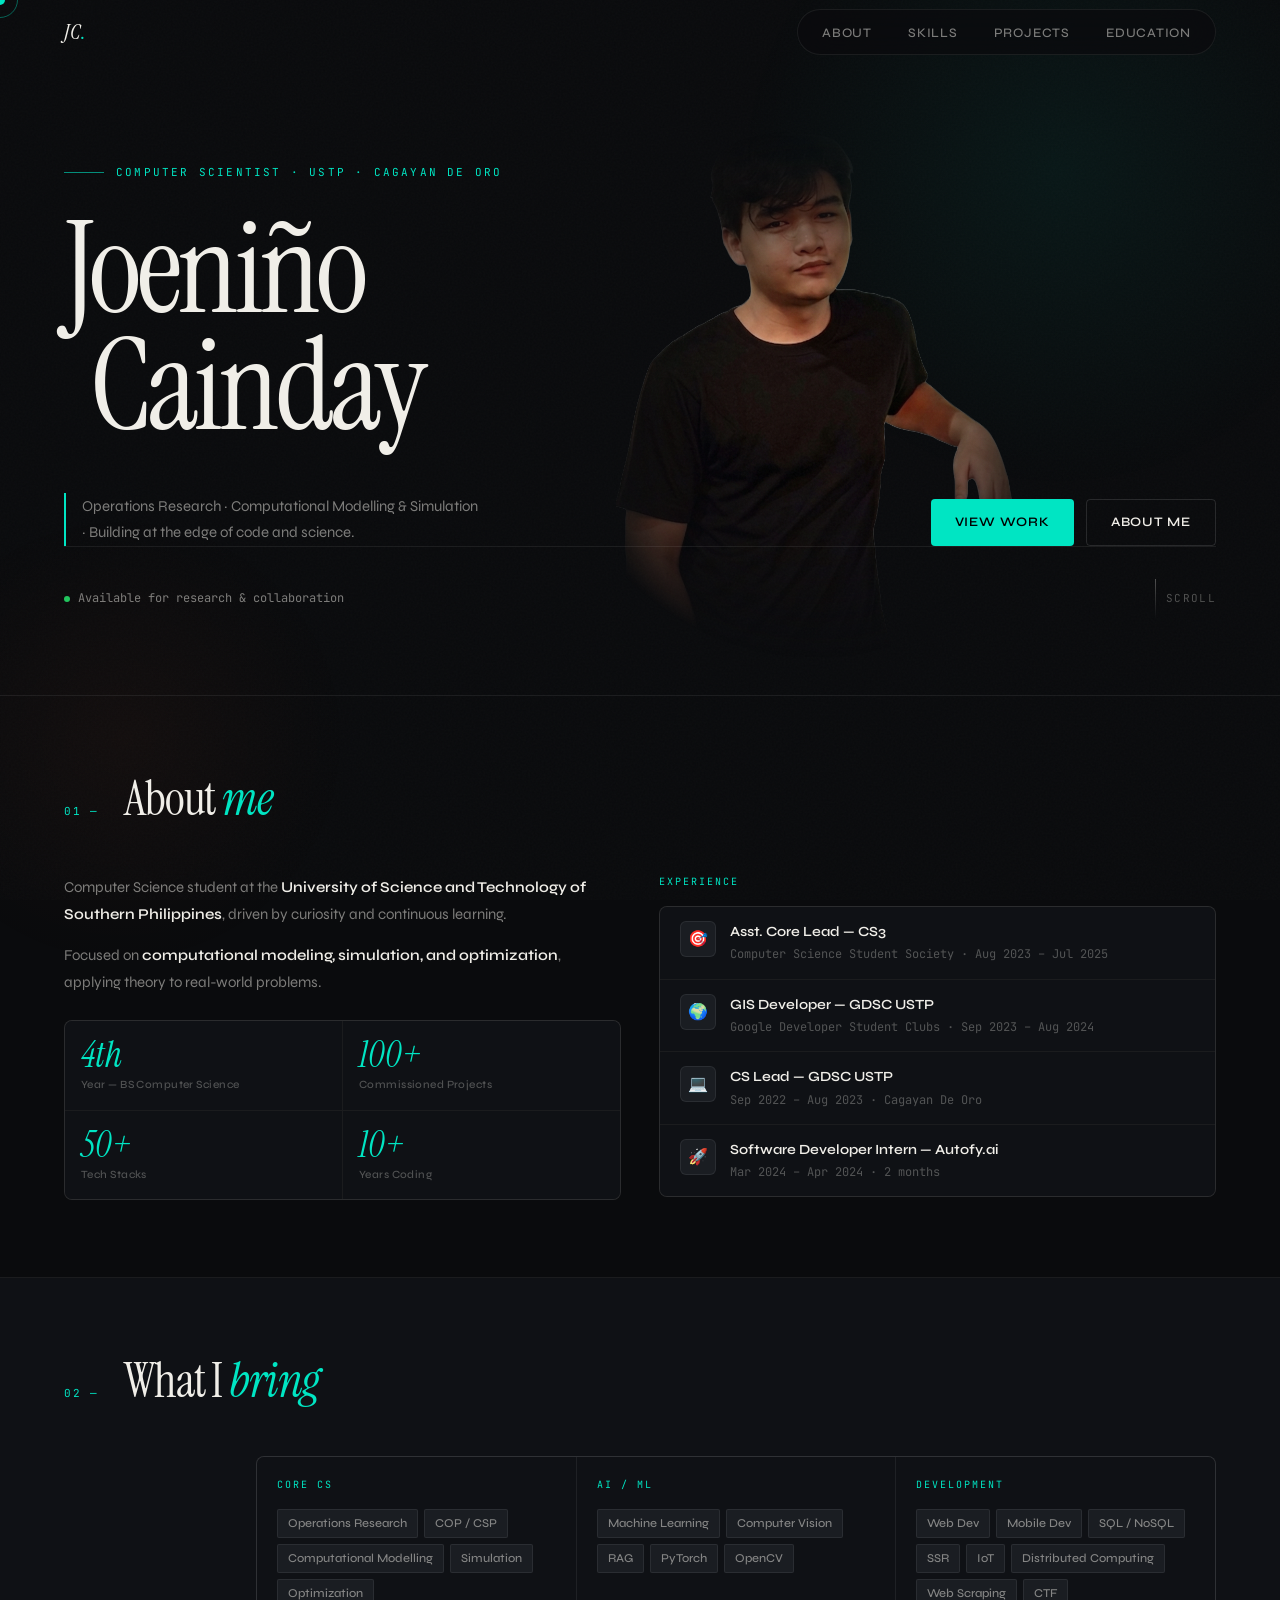
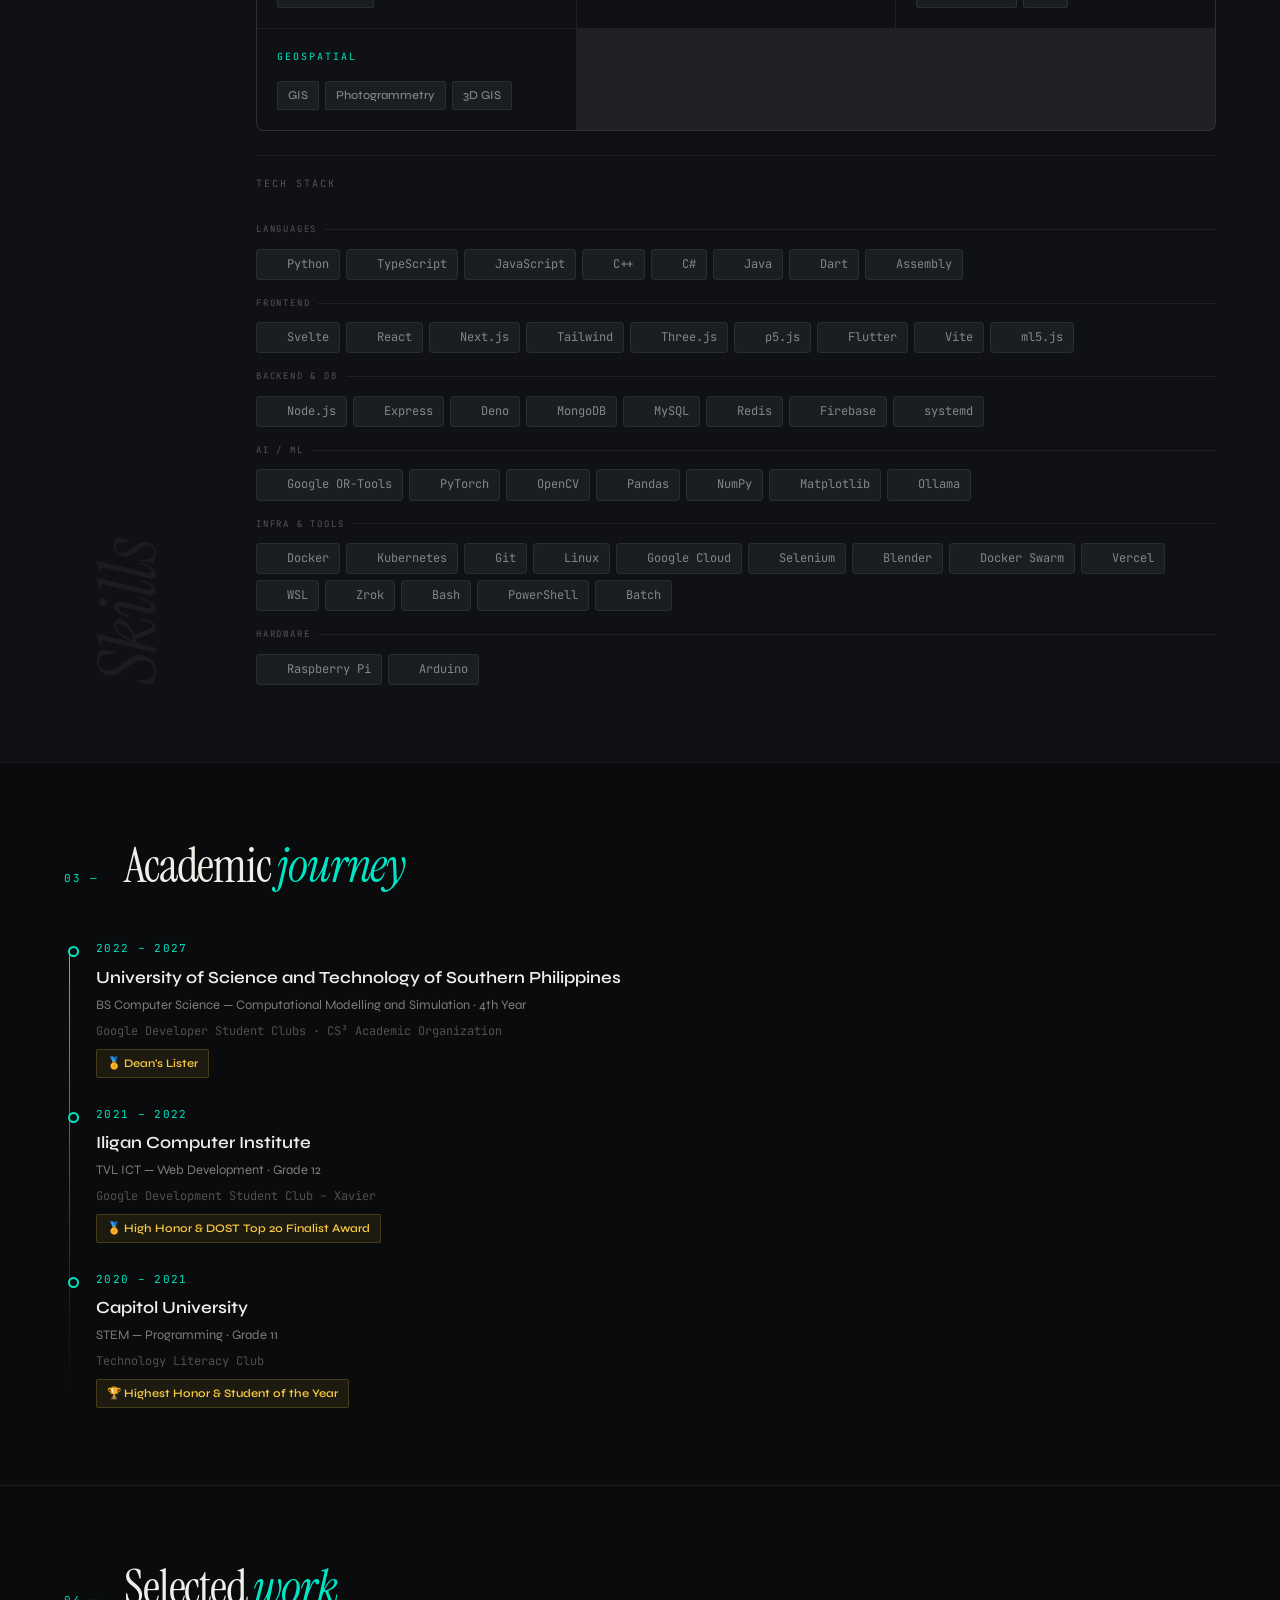
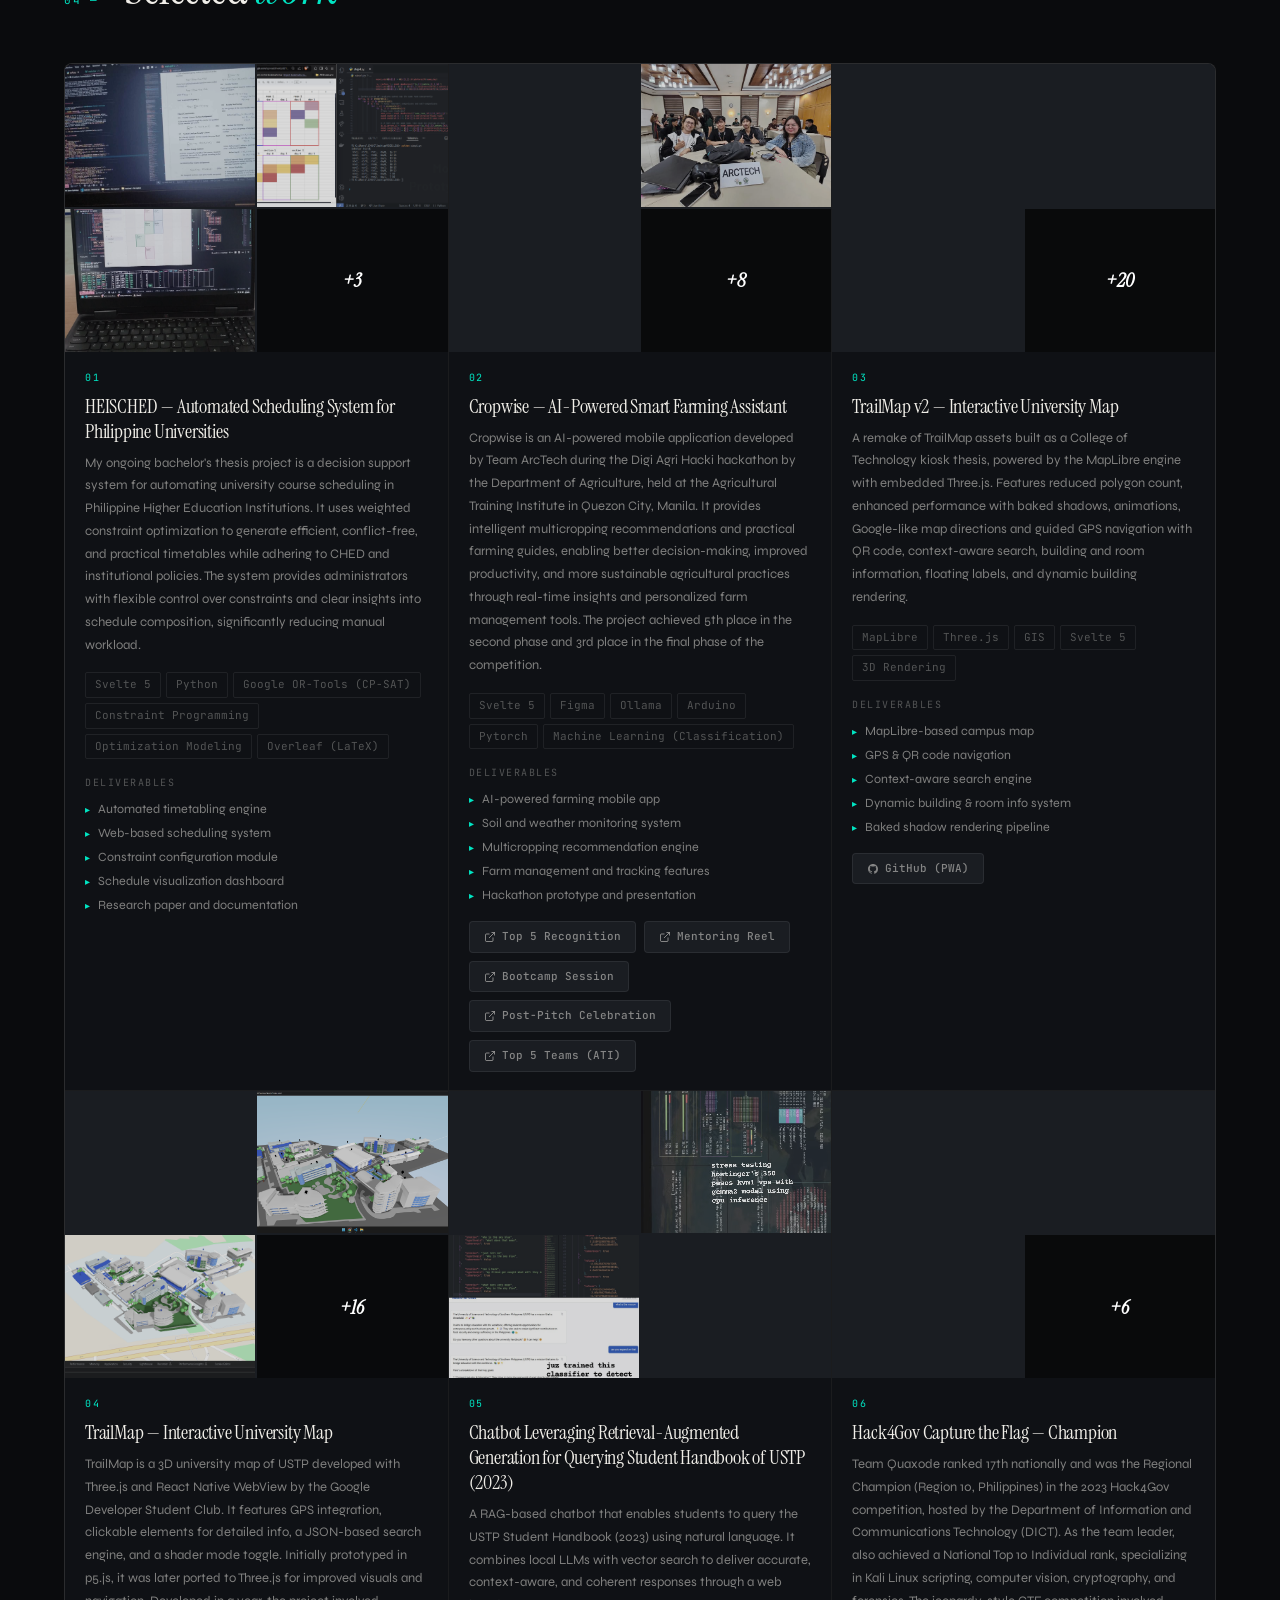
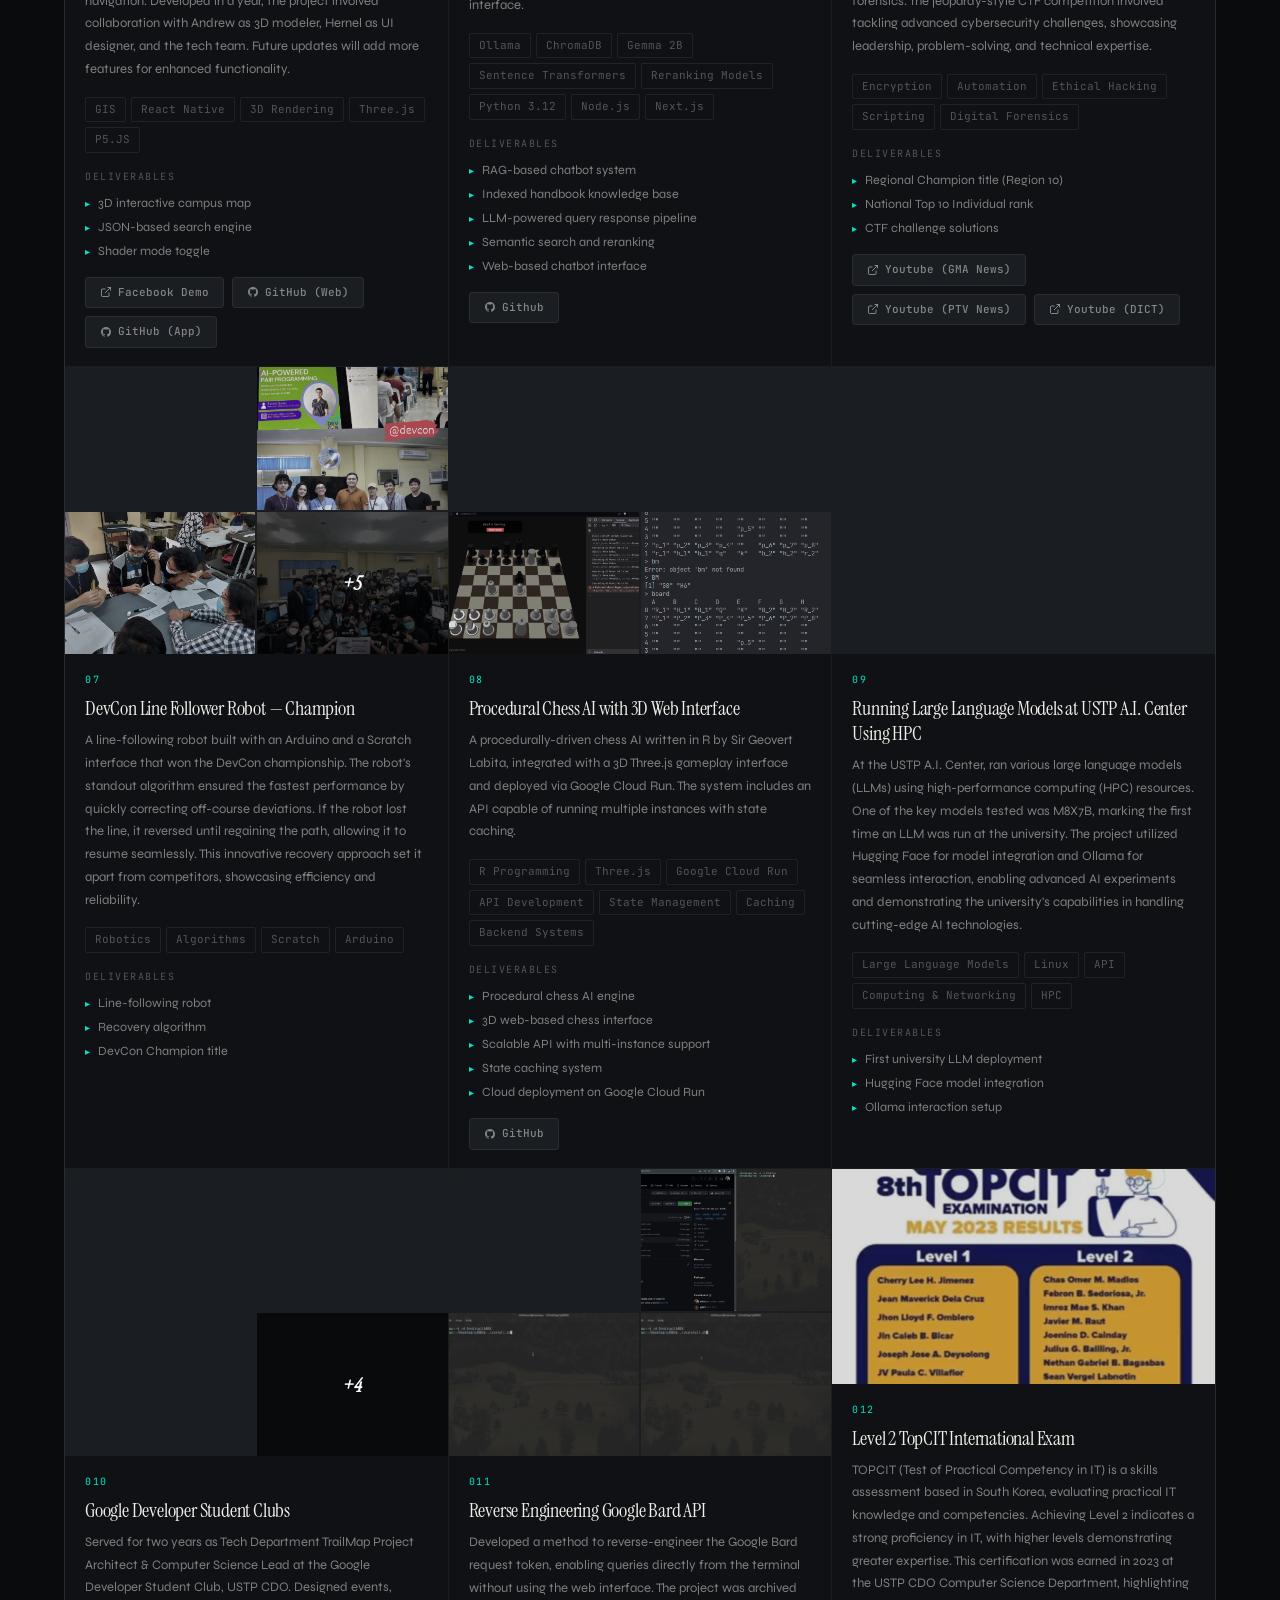
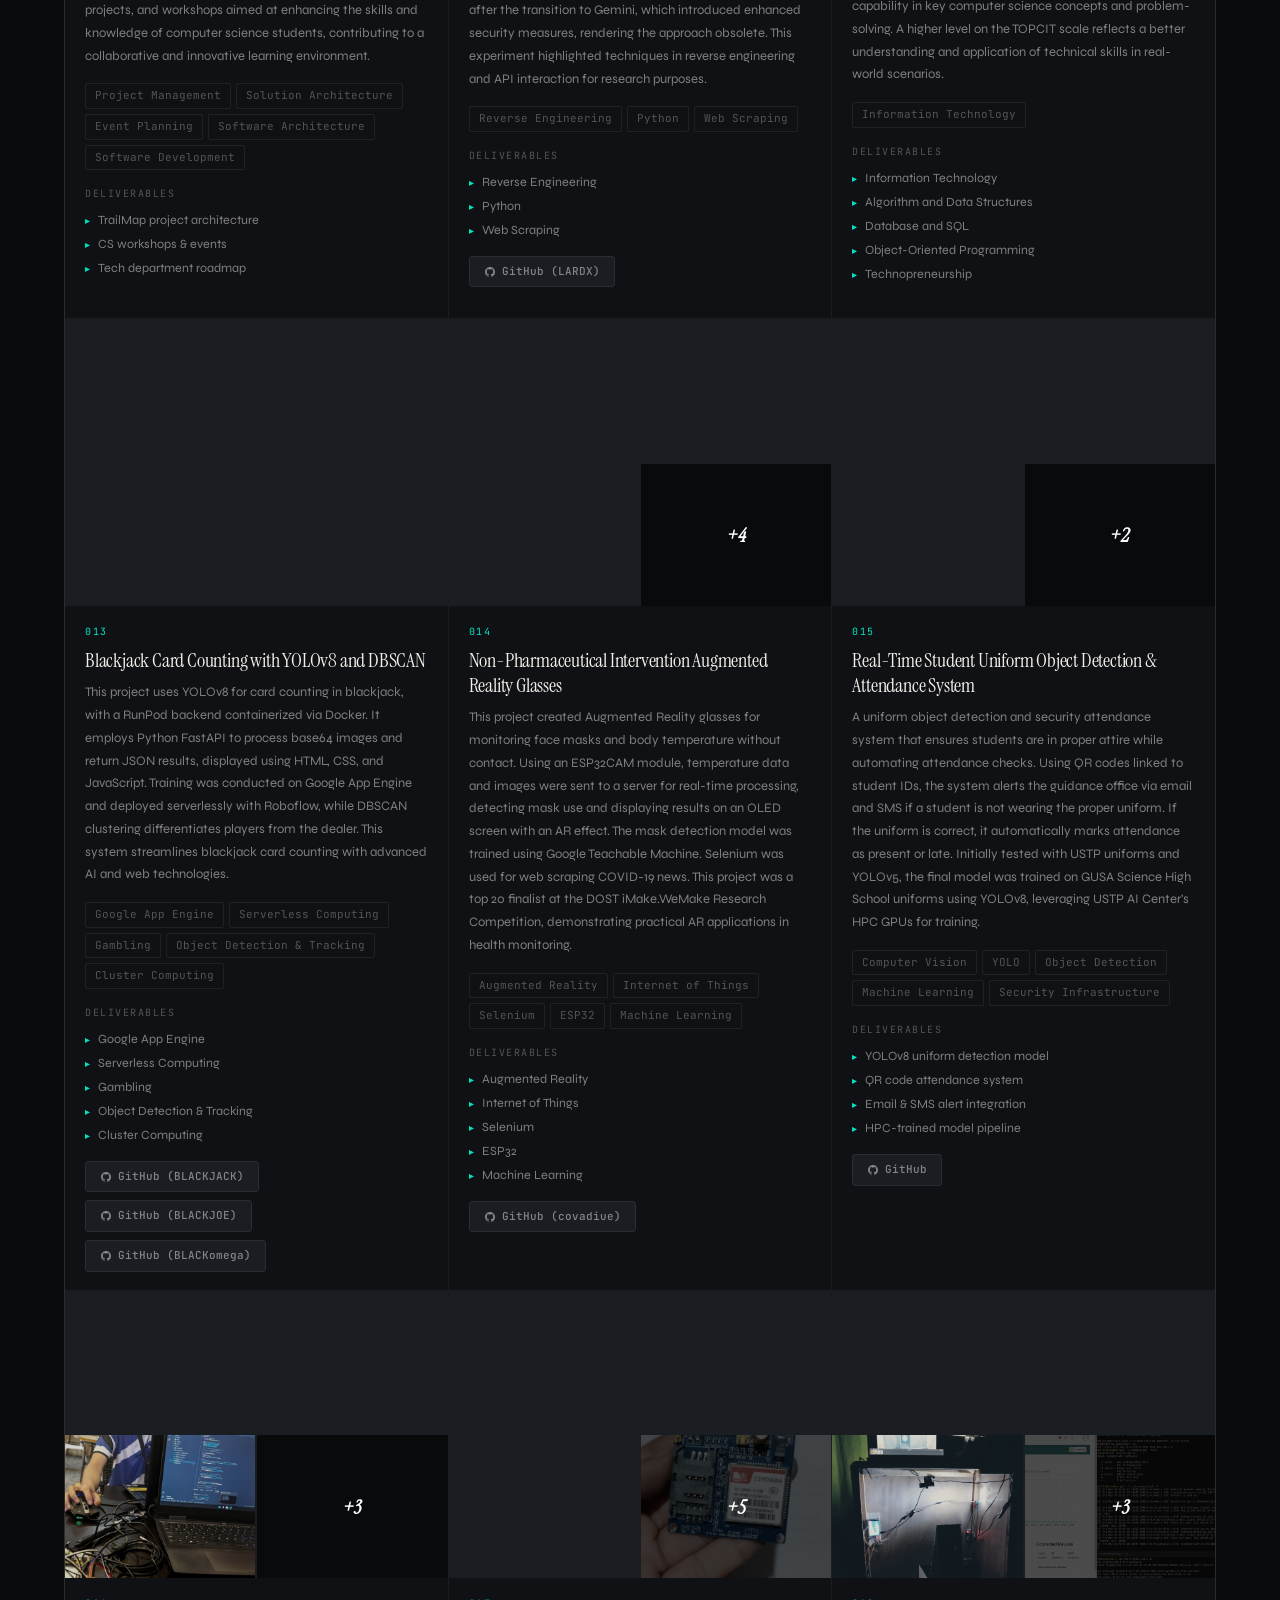
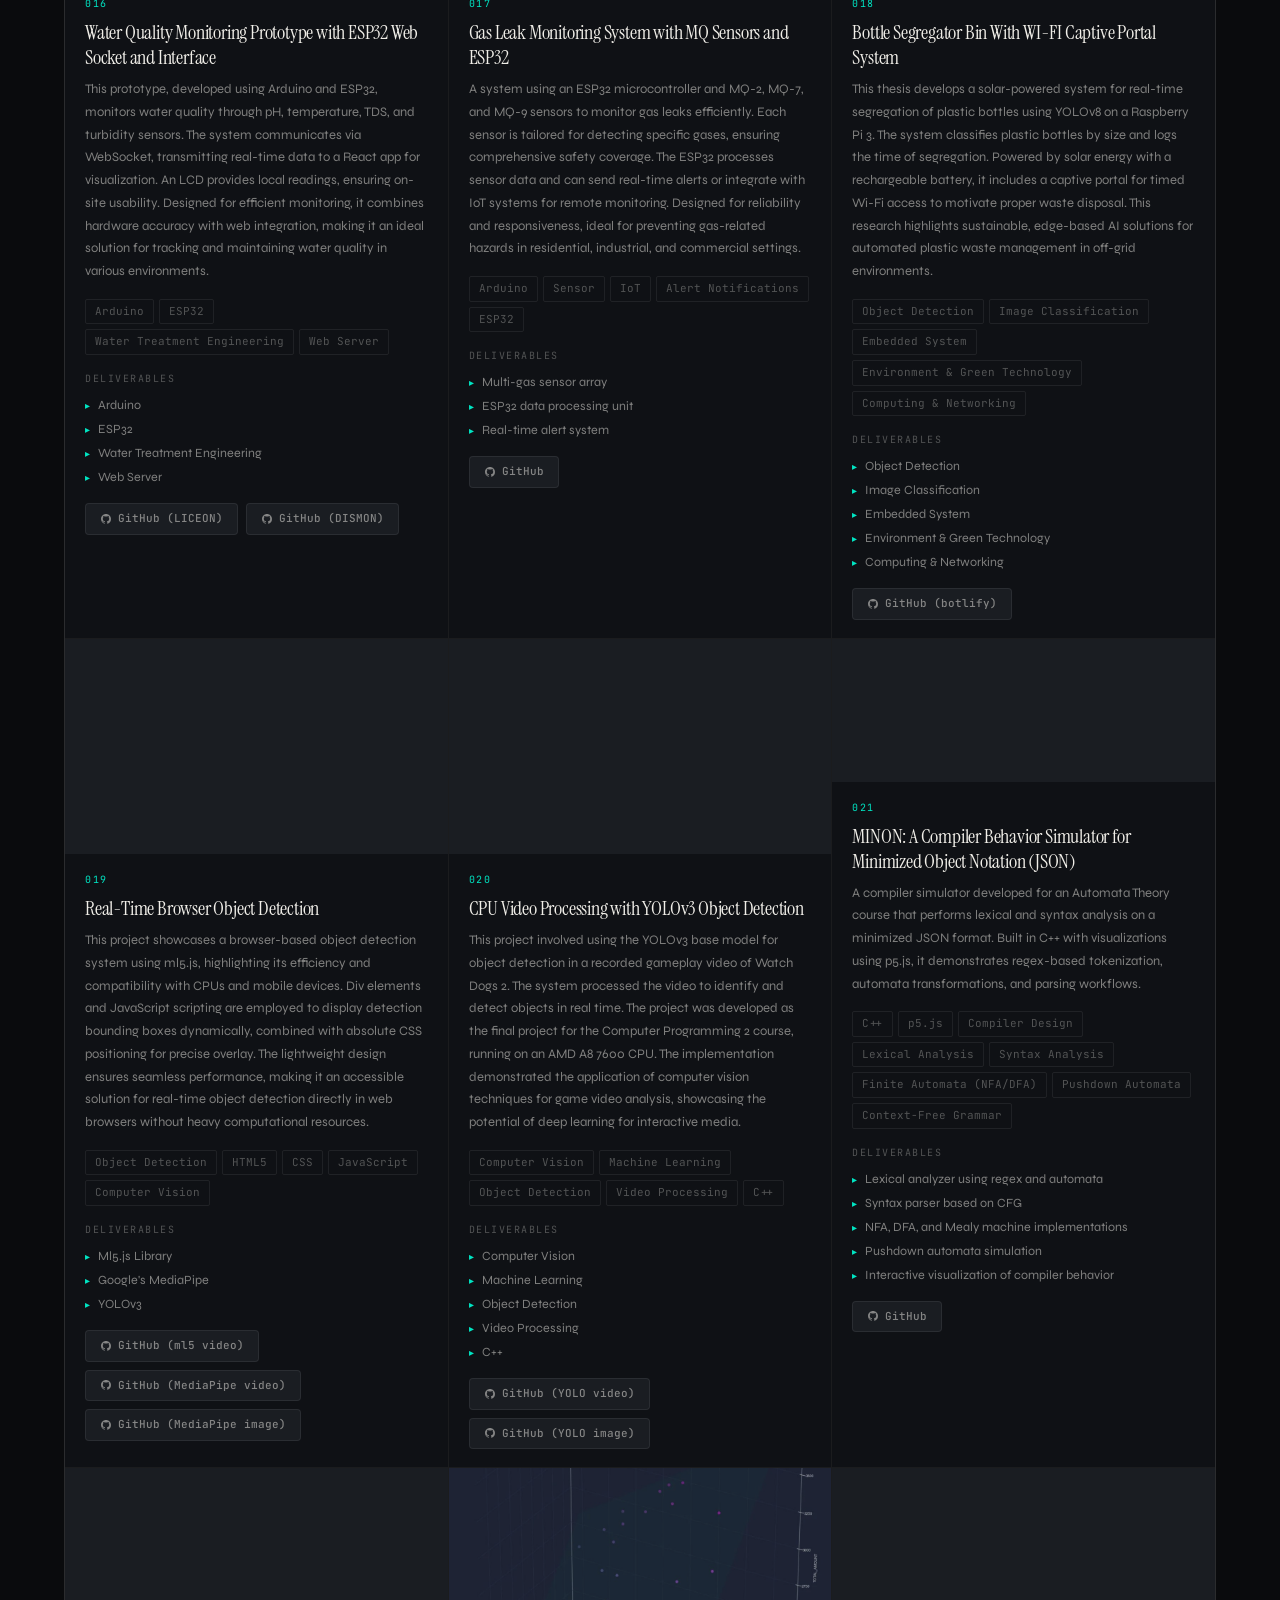
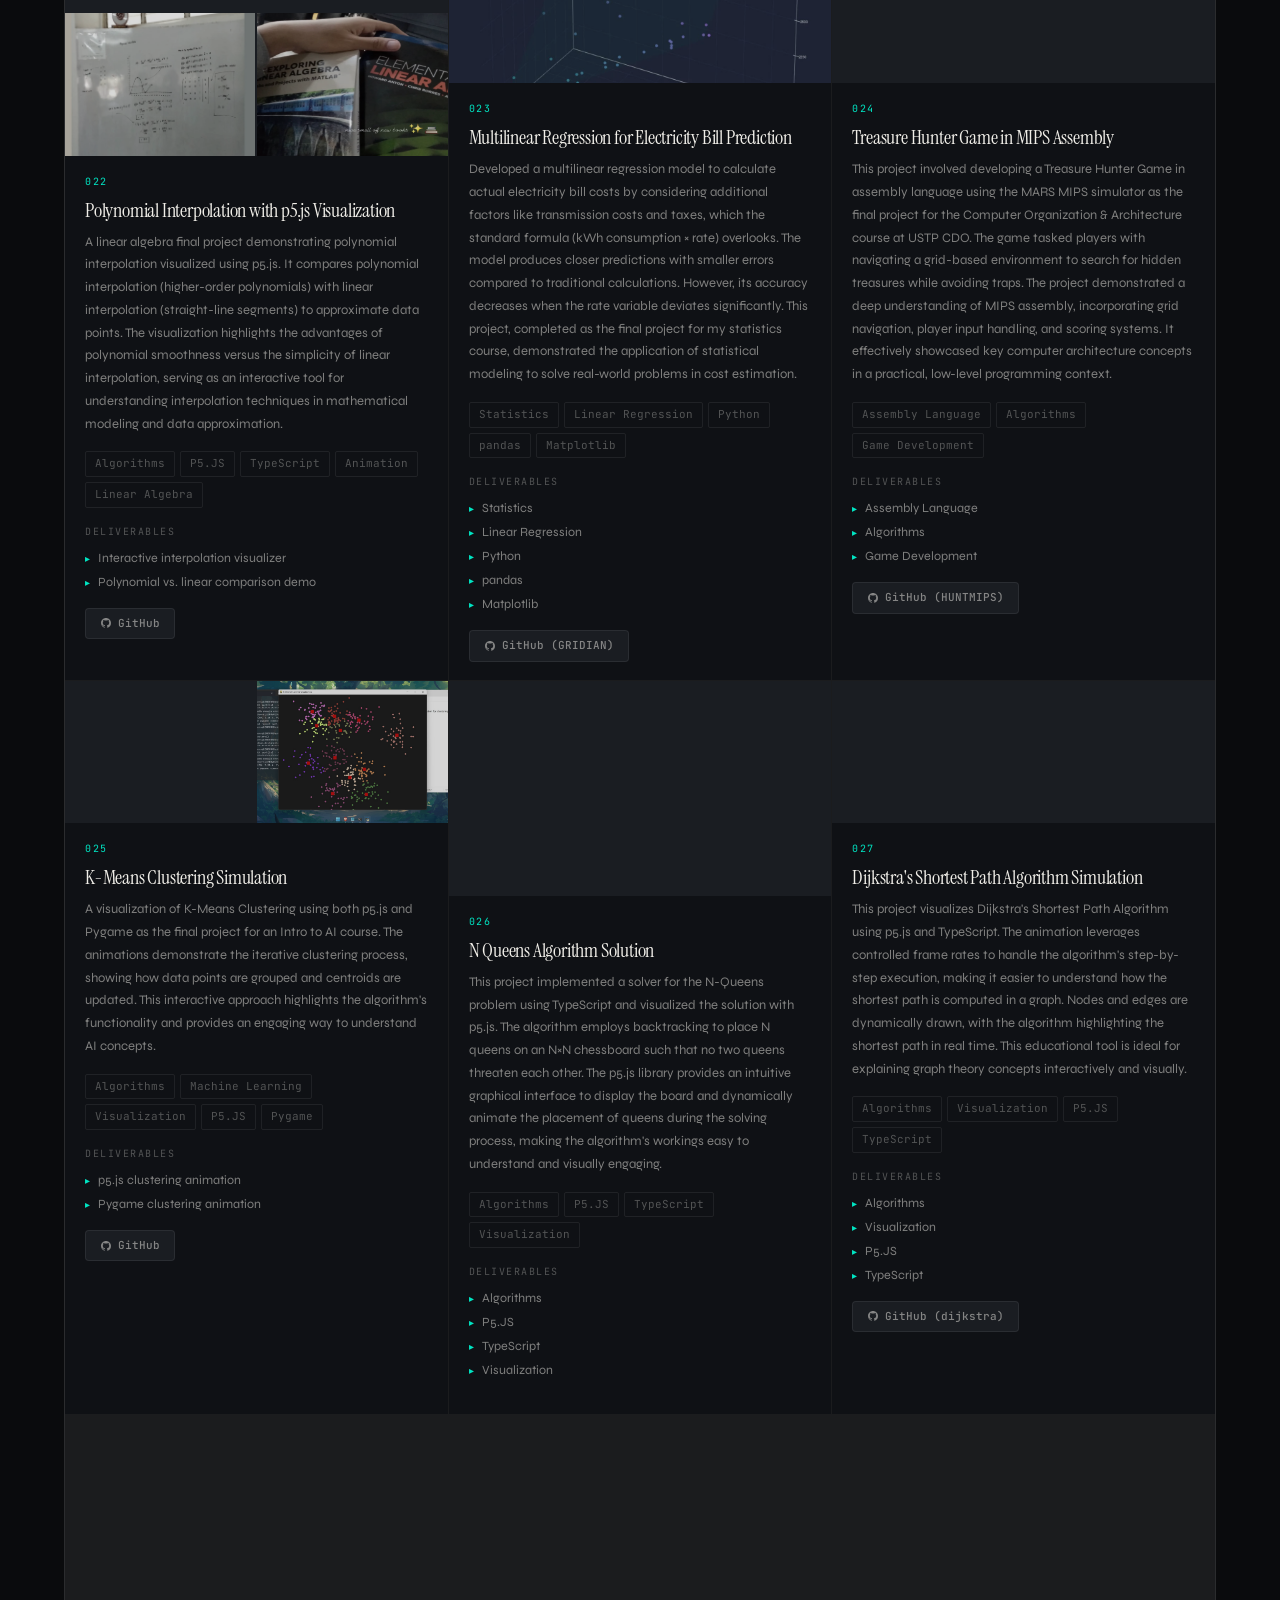
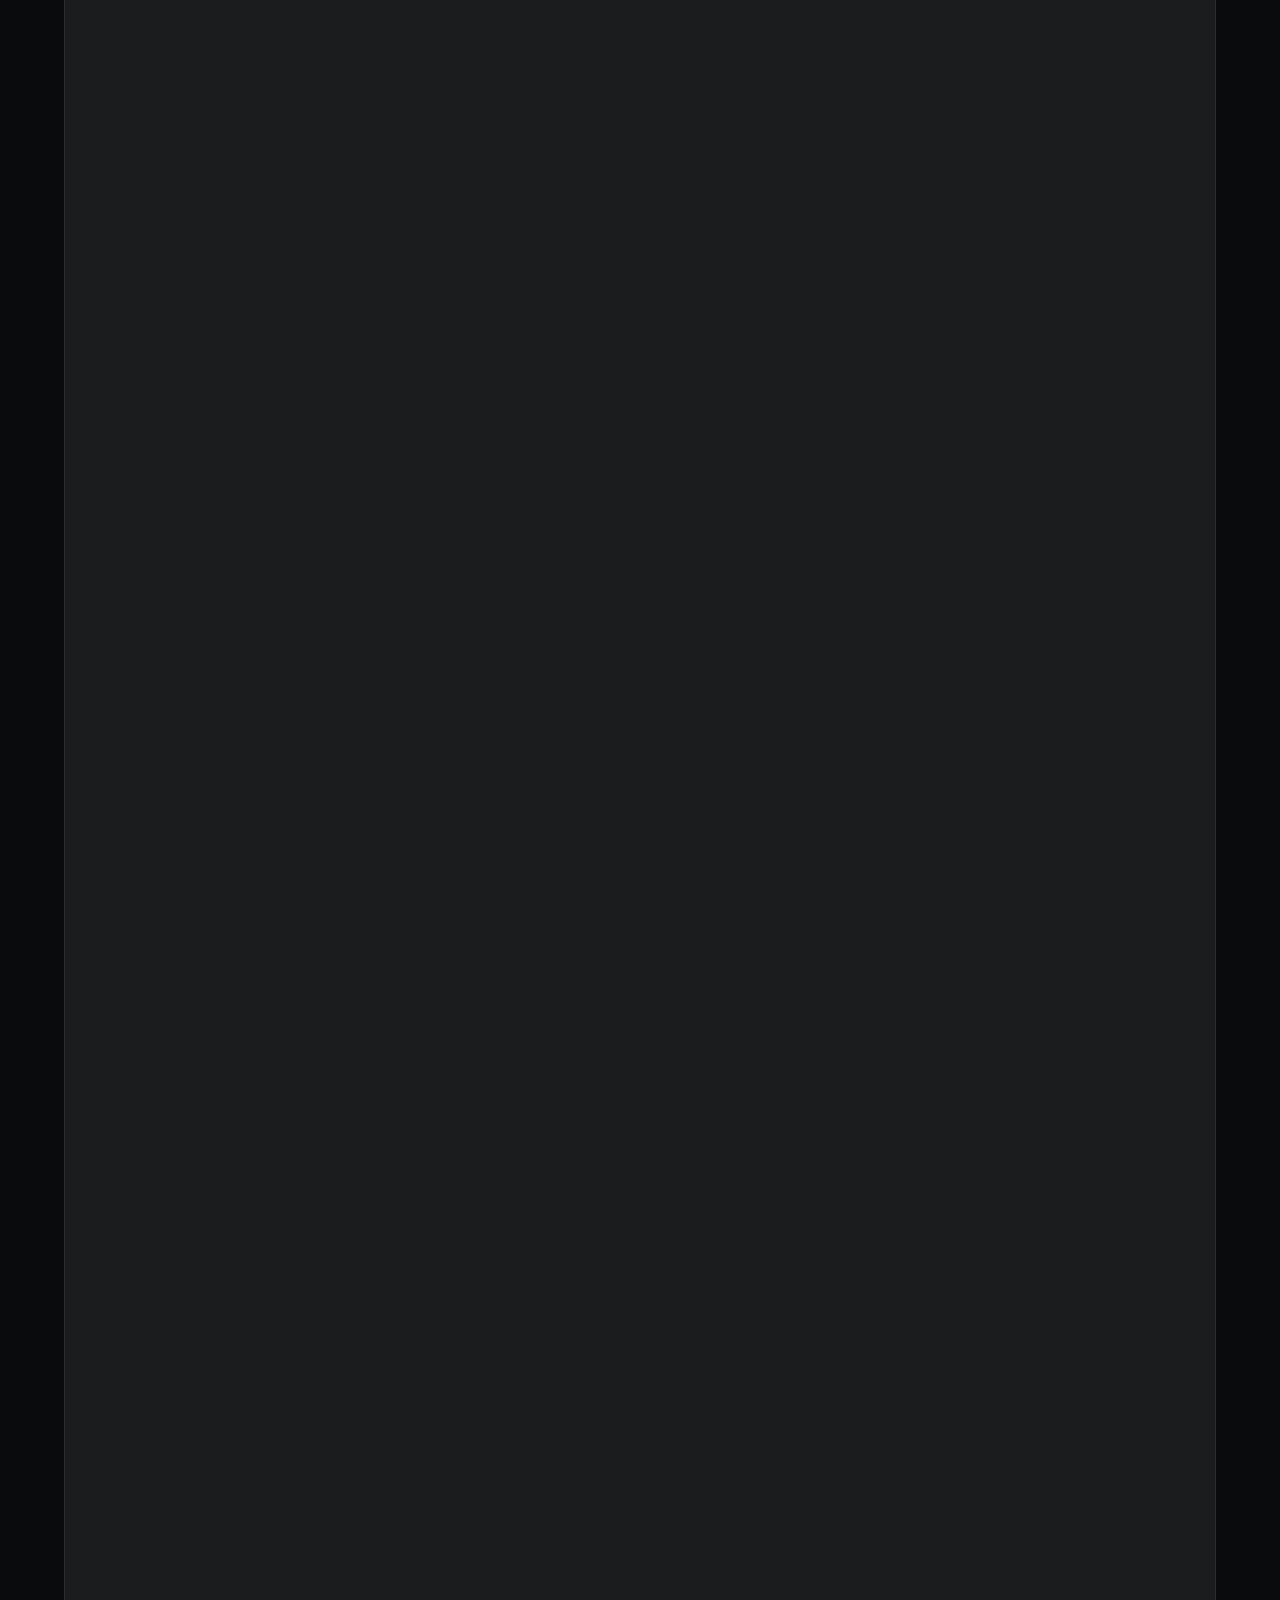
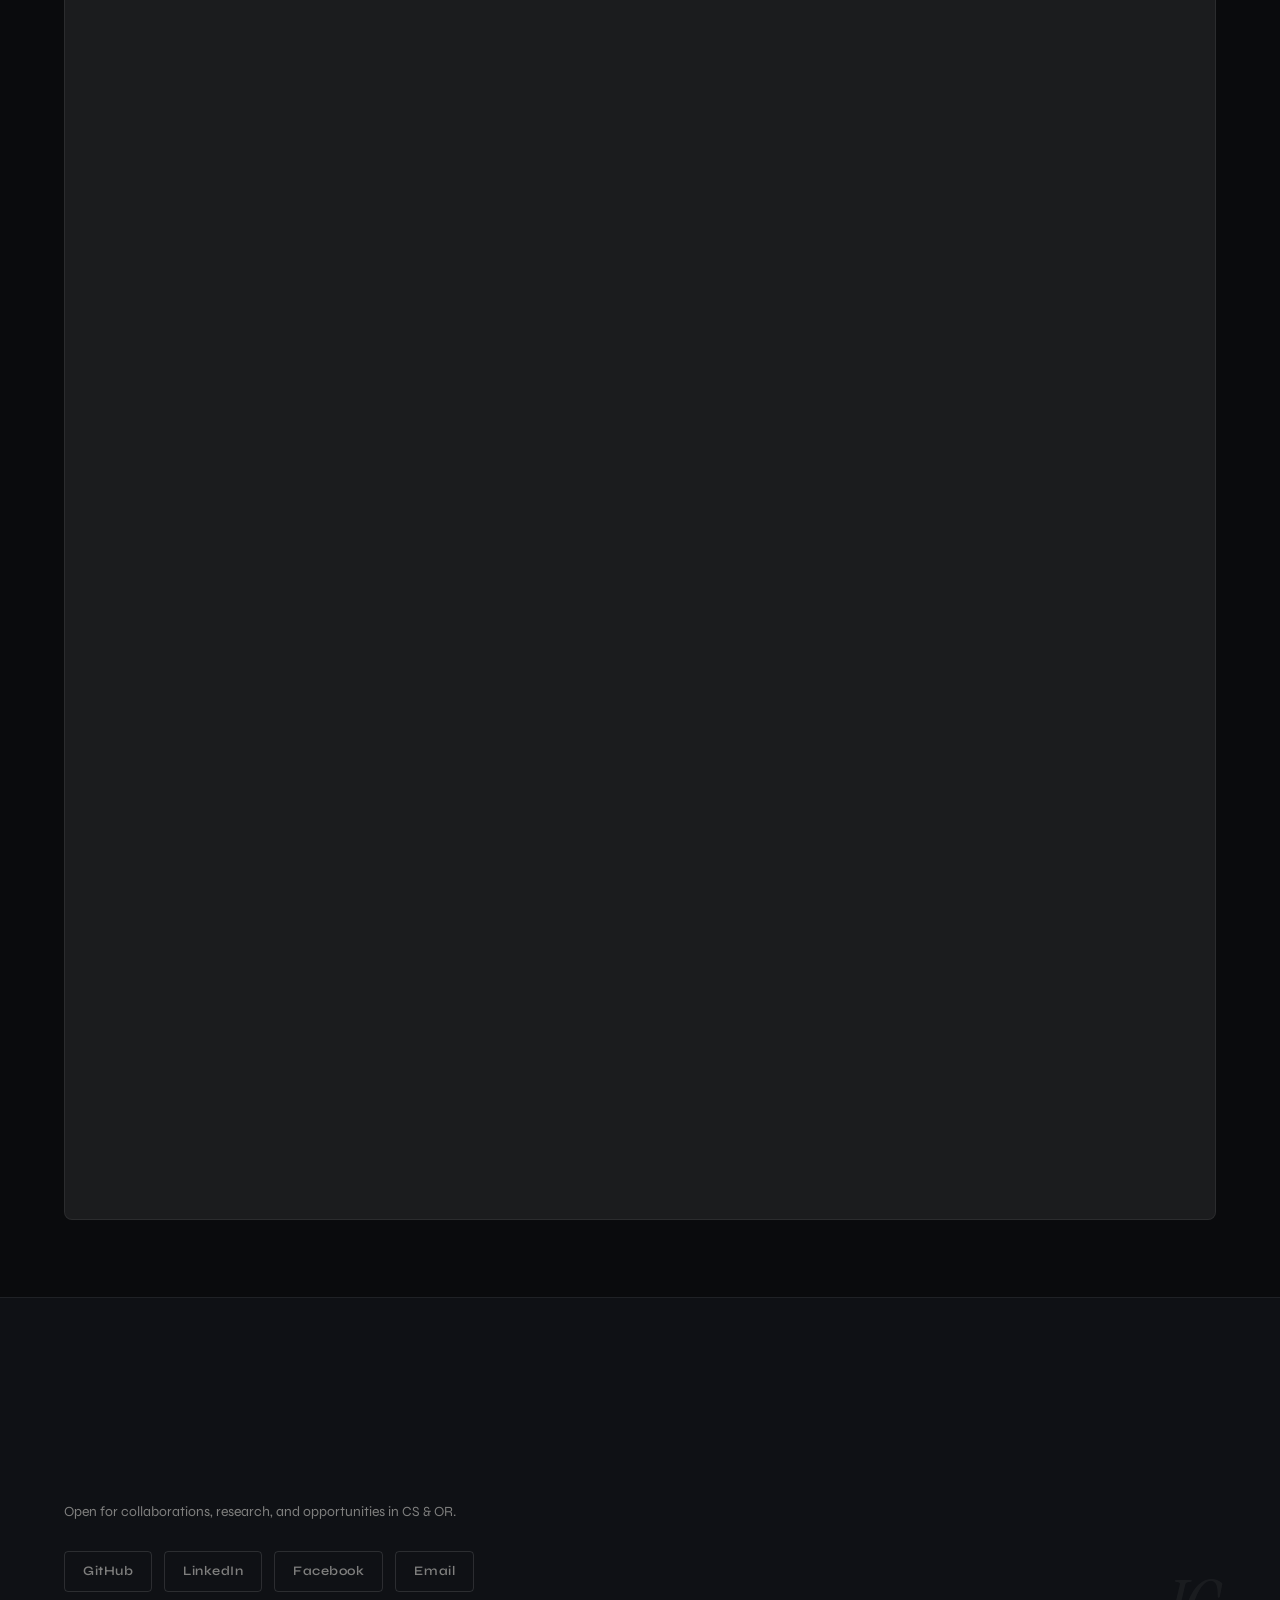
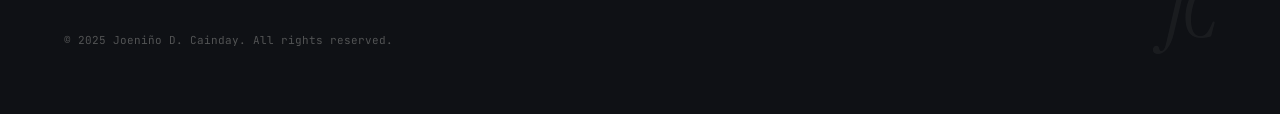
==== index.html @ 307783fd "feat: add favicon" ====
<!DOCTYPE html>
<html lang="en">
<head>
  <meta charset="UTF-8" />
  <meta name="viewport" content="width=device-width, initial-scale=1.0"/>
  <title>Joeniño Cainday — Portfolio</title>

  <!-- Favicon -->
  <link rel="icon" type="image/svg+xml" href="https://cdn.simpleicons.org/opslevel/black/white">

  <link rel="preconnect" href="https://fonts.googleapis.com">
  <link rel="preconnect" href="https://fonts.gstatic.com" crossorigin>
  <link href="https://fonts.googleapis.com/css2?family=Syne:wght@400;500;600;700;800&family=Instrument+Serif:ital@0;1&family=JetBrains+Mono:wght@300;400;500&display=swap" rel="stylesheet">
  <link rel="stylesheet" type="text/css" href="public/styles.css">
</head>
<body>

<div class="cursor" id="cursor"></div>
<div class="cursor-ring" id="cursorRing"></div>

<div class="hero-glow"></div>
<div class="hero-glow-2"></div>

<nav>
  <div class="nav-inner">
    <a href="#" class="nav-logo">JC<span>.</span></a>
    <ul class="nav-links">
      <li><a href="#about">About</a></li>
      <li><a href="#skills">Skills</a></li>
      <li><a href="#projects">Projects</a></li>
      <li><a href="#education">Education</a></li>
    </ul>
  </div>
</nav>

<section id="hero">
  <div class="hero-top">
    <div class="hero-eyebrow" data-reveal data-delay="1">
      Computer Scientist · USTP · Cagayan De Oro
    </div>

    <div class="hero-name-row" data-reveal data-delay="2">
      <h1 class="hero-name">
        Joeniño
        <span class="line-3">Cainday</span>
      </h1>
      <img class="hero-avatar" src="public/me.png" alt="Joeniño D. Cainday" />
    </div>

    <div class="hero-desc-row" data-reveal data-delay="3">
      <p class="hero-tagline">
        Operations Research · Computational Modelling &amp; Simulation · Building at the edge of code and science.
      </p>
      <div class="hero-ctas">
        <a href="#projects" class="btn btn-primary">View Work</a>
        <a href="#about" class="btn btn-outline">About Me</a>
      </div>
    </div>
  </div>

  <div class="hero-bottom" data-reveal data-delay="4">
    <div class="hero-badge">
      <div class="pulse-dot"></div>
      Available for research &amp; collaboration
    </div>
    <a href="#about" class="hero-scroll">
      <div class="scroll-line"></div>
      Scroll
    </a>
  </div>
</section>

<div class="divider"></div>

<!-- ABOUT -->
<div class="section-wrap" id="about">
  <div class="section-header" data-reveal>
    <span class="section-num">01 —</span>
    <h2 class="section-title">About <em>me</em></h2>
  </div>

  <div class="about-grid">
    <div class="about-text" data-reveal="left">
      <p>Computer Science student at the <strong>University of Science and Technology of Southern Philippines</strong>, driven by curiosity and continuous learning.</p>
      <p>Focused on <strong>computational modeling, simulation, and optimization</strong>, applying theory to real-world problems.</p>
      <div class="about-stats">
        <div class="stat-item" data-reveal data-delay="2">
          <div class="stat-num">4th</div>
          <div class="stat-label">Year — BS Computer Science</div>
        </div>
        <div class="stat-item" data-reveal data-delay="1">
          <div class="stat-num">100+</div>
          <div class="stat-label">Commissioned Projects</div>
        </div>
        <div class="stat-item" data-reveal data-delay="3">
          <div class="stat-num">50+</div>
          <div class="stat-label">Tech Stacks</div>
        </div>
        <div class="stat-item" data-reveal data-delay="4">
          <div class="stat-num">10+</div>
          <div class="stat-label">Years Coding</div>
        </div>
      </div>
    </div>

    <div data-reveal="right">
      <div style="font-family:var(--ff-mono);font-size:10px;letter-spacing:0.2em;text-transform:uppercase;color:var(--teal);margin-bottom:16px;">Experience</div>
      <div class="exp-list">
        <div class="exp-item">
          <div class="exp-icon">🎯</div>
          <div>
            <div class="exp-title">Asst. Core Lead — CS3</div>
            <div class="exp-meta">Computer Science Student Society · Aug 2023 – Jul 2025</div>
          </div>
        </div>
        <div class="exp-item">
          <div class="exp-icon">🌍</div>
          <div>
            <div class="exp-title">GIS Developer — GDSC USTP</div>
            <div class="exp-meta">Google Developer Student Clubs · Sep 2023 – Aug 2024</div>
          </div>
        </div>
        <div class="exp-item">
          <div class="exp-icon">💻</div>
          <div>
            <div class="exp-title">CS Lead — GDSC USTP</div>
            <div class="exp-meta">Sep 2022 – Aug 2023 · Cagayan De Oro</div>
          </div>
        </div>
        <div class="exp-item">
          <div class="exp-icon">🚀</div>
          <div>
            <div class="exp-title">Software Developer Intern — Autofy.ai</div>
            <div class="exp-meta">Mar 2024 – Apr 2024 · 2 months</div>
          </div>
        </div>
      </div>
    </div>
  </div>
</div>

<div class="divider"></div>

<!-- SKILLS -->
<div id="skills" style="background:var(--bg2);">
  <div class="section-wrap">
    <div class="section-header" data-reveal>
      <span class="section-num">02 —</span>
      <h2 class="section-title">What I <em>bring</em></h2>
    </div>

    <div class="skills-layout">
      <div class="skills-big-label">Skills</div>
      <div>
        <div class="skills-cats" data-reveal>
          <div class="skill-cat">
            <div class="skill-cat-label">Core CS</div>
            <div class="skill-tags">
              <span class="skill-tag">Operations Research</span>
              <span class="skill-tag">COP / CSP</span>
              <span class="skill-tag">Computational Modelling</span>
              <span class="skill-tag">Simulation</span>
              <span class="skill-tag">Optimization</span>
            </div>
          </div>
          <div class="skill-cat">
            <div class="skill-cat-label">AI / ML</div>
            <div class="skill-tags">
              <span class="skill-tag">Machine Learning</span>
              <span class="skill-tag">Computer Vision</span>
              <span class="skill-tag">RAG</span>
              <span class="skill-tag">PyTorch</span>
              <span class="skill-tag">OpenCV</span>
            </div>
          </div>
          <div class="skill-cat">
            <div class="skill-cat-label">Development</div>
            <div class="skill-tags">
              <span class="skill-tag">Web Dev</span>
              <span class="skill-tag">Mobile Dev</span>
              <span class="skill-tag">SQL / NoSQL</span>
              <span class="skill-tag">SSR</span>
              <span class="skill-tag">IoT</span>
              <span class="skill-tag">Distributed Computing</span>
              <span class="skill-tag">Web Scraping</span>
              <span class="skill-tag">CTF</span>
            </div>
          </div>
          <div class="skill-cat">
            <div class="skill-cat-label">Geospatial</div>
            <div class="skill-tags">
              <span class="skill-tag">GIS</span>
              <span class="skill-tag">Photogrammetry</span>
              <span class="skill-tag">3D GIS</span>
            </div>
          </div>
        </div>

        <div class="tech-row" data-reveal data-delay="2">
          <div class="tech-row-label">Tech Stack</div>
          <div class="tech-stack-grid" id="tech-stack-grid"></div>
        </div>
      </div>
    </div>
  </div>
</div>

<div class="divider"></div>

<!-- EDUCATION -->
<div class="section-wrap" id="education">
  <div class="section-header" data-reveal>
    <span class="section-num">03 —</span>
    <h2 class="section-title">Academic <em>journey</em></h2>
  </div>

  <div class="edu-timeline">
    <div class="edu-item" data-reveal data-delay="1">
      <div class="edu-dot"></div>
      <div class="edu-year">2022 – 2027</div>
      <div class="edu-school">University of Science and Technology of Southern Philippines</div>
      <div class="edu-degree">BS Computer Science — Computational Modelling and Simulation · 4th Year</div>
      <div class="edu-activities">Google Developer Student Clubs · CS³ Academic Organization</div>
      <span class="edu-honor">🏅 Dean's Lister</span>
    </div>
    <div class="edu-item" data-reveal data-delay="2">
      <div class="edu-dot"></div>
      <div class="edu-year">2021 – 2022</div>
      <div class="edu-school">Iligan Computer Institute</div>
      <div class="edu-degree">TVL ICT — Web Development · Grade 12</div>
      <div class="edu-activities">Google Development Student Club – Xavier</div>
      <span class="edu-honor">🏅 High Honor &amp; DOST Top 20 Finalist Award</span>
    </div>
    <div class="edu-item" data-reveal data-delay="3">
      <div class="edu-dot"></div>
      <div class="edu-year">2020 – 2021</div>
      <div class="edu-school">Capitol University</div>
      <div class="edu-degree">STEM — Programming · Grade 11</div>
      <div class="edu-activities">Technology Literacy Club</div>
      <span class="edu-honor">🏆 Highest Honor &amp; Student of the Year</span>
    </div>
  </div>
</div>

<div class="divider"></div>

<!-- PROJECTS -->
<div class="section-wrap" id="projects">
  <div class="section-header" data-reveal>
    <span class="section-num">04 —</span>
    <h2 class="section-title">Selected <em>work</em></h2>
  </div>
  <div class="projects-grid" id="projects-container"></div>
</div>

<!-- FOOTER -->
<footer>
  <div class="footer-inner">
    <div>
      <h3 class="footer-headline" data-reveal>Let's work<br><em>together.</em></h3>
      <p class="footer-sub">Open for collaborations, research, and opportunities in CS &amp; OR.</p>
      <div class="footer-links">
        <a class="footer-link" target="_blank" href="https://github.com/mihkuno">GitHub</a>
        <a class="footer-link" target="_blank" href="https://www.linkedin.com/in/mihkuno">LinkedIn</a>
        <a class="footer-link" target="_blank" href="https://www.facebook.com/quaxode/">Facebook</a>
        <a class="footer-link" target="_blank" href="mailto:caindayjoeninyo@gmail.com">Email</a>
      </div>
      <div style="margin-top:40px;font-size:11px;color:var(--text-muted);font-family:var(--ff-mono);">© 2025 Joeniño D. Cainday. All rights reserved.</div>
    </div>
    <div class="footer-right">
      <div class="footer-monogram">JC</div>
    </div>
  </div>
</footer>

<!-- LIGHTBOX -->
<div class="lightbox-overlay" id="lightbox">
  <div class="lightbox-inner">
    <button class="lightbox-close" id="lb-close">✕</button>
    <img class="lightbox-media" id="lb-img" src="" alt="" />
    <video class="lightbox-media" id="lb-vid" controls style="display:none;"></video>
    <div class="lightbox-nav">
      <button class="lightbox-btn" id="lb-prev">‹</button>
      <span class="lightbox-counter" id="lb-counter"></span>
      <button class="lightbox-btn" id="lb-next">›</button>
    </div>
    <div class="lightbox-thumbs" id="lb-thumbs"></div>
  </div>
</div>

<!-- FIX 4: defer projects script so it doesn't block parse -->
<script src="public/projects.js" defer></script>
<script src="public/techstack.js" defer></script>

<script>

  
/* ════════════════════════════════════════════
   FIX 3: CURSOR — throttled via dirty flag
   Only recalculates & writes DOM when mouse
   has actually moved or ring hasn't settled.
   ════════════════════════════════════════════ */
const cur  = document.getElementById('cursor');
const curR = document.getElementById('cursorRing');
let mx = -100, my = -100, rx = -100, ry = -100;
let cursorDirty = false;

document.addEventListener('mousemove', e => {
  mx = e.clientX;
  my = e.clientY;
  cursorDirty = true;
});

(function animCursor() {
  if (cursorDirty) {
    cur.style.left = mx + 'px';
    cur.style.top  = my + 'px';
    rx += (mx - rx) * 0.12;
    ry += (my - ry) * 0.12;
    curR.style.left = rx + 'px';
    curR.style.top  = ry + 'px';
    // Stop updating once ring has settled within 0.5px
    if (Math.abs(mx - rx) < 0.5 && Math.abs(my - ry) < 0.5) {
      cursorDirty = false;
    }
  }
  requestAnimationFrame(animCursor);
})();

document.querySelectorAll('a, button').forEach(el => {
  el.addEventListener('mouseenter', () => {
    cur.style.width  = '18px';
    cur.style.height = '18px';
    curR.style.opacity = '0';
  });
  el.addEventListener('mouseleave', () => {
    cur.style.width  = '10px';
    cur.style.height = '10px';
    curR.style.opacity = '1';
  });
});


/* ════════════════════════════════════════════
   REVEAL OBSERVER
   ════════════════════════════════════════════ */
const revealObserver = new IntersectionObserver(entries => {
  entries.forEach(e => {
    if (e.isIntersecting) {
      e.target.classList.add('visible');
      revealObserver.unobserve(e.target);
    }
  });
}, { threshold: 0.1, rootMargin: '0px 0px -40px 0px' });

function observeReveals() {
  document.querySelectorAll('[data-reveal]:not(.visible)').forEach(el => {
    revealObserver.observe(el);
  });
}
observeReveals();


/* ════════════════════════════════════════════
   FIX 1: LAZY VIDEO OBSERVER
   Videos use data-src and only load + play
   when they enter the viewport (+ 200px margin).
   ════════════════════════════════════════════ */
const videoObserver = new IntersectionObserver(entries => {
  entries.forEach(e => {
    if (e.isIntersecting) {
      const v = e.target;
      if (v.dataset.src) {
        v.src = v.dataset.src;
        v.load();
        v.play().catch(() => {}); // ignore autoplay policy errors silently
        delete v.dataset.src;    // prevent re-triggering
      }
      videoObserver.unobserve(v);
    }
  });
}, { rootMargin: '200px 0px' });


/* ════════════════════════════════════════════
   PROJECT CARD HELPERS
   ════════════════════════════════════════════ */
const GH_ICON   = `<svg viewBox="0 0 24 24" fill="currentColor"><path d="M12 2C6.48 2 2 6.48 2 12c0 4.42 2.87 8.17 6.84 9.5.5.09.66-.22.66-.48v-1.7C6.73 19.91 6.14 18 6.14 18c-.46-1.16-1.11-1.47-1.11-1.47-.91-.62.07-.61.07-.61 1 .07 1.53 1.03 1.53 1.03.89 1.52 2.34 1.08 2.91.83.09-.65.35-1.08.63-1.33-2.22-.25-4.55-1.11-4.55-4.94 0-1.09.39-1.98 1.03-2.68-.1-.25-.45-1.27.1-2.64 0 0 .84-.27 2.75 1.02A9.56 9.56 0 0112 6.8c.85.004 1.71.115 2.51.337 1.91-1.29 2.75-1.02 2.75-1.02.55 1.37.2 2.39.1 2.64.64.7 1.03 1.59 1.03 2.68 0 3.84-2.34 4.69-4.57 4.93.36.31.68.92.68 1.85v2.74c0 .27.16.58.67.48A10.01 10.01 0 0022 12c0-5.52-4.48-10-10-10z"/></svg>`;
const LINK_ICON = `<svg viewBox="0 0 24 24" fill="none" stroke="currentColor" stroke-width="2"><path d="M18 13v6a2 2 0 01-2 2H5a2 2 0 01-2-2V8a2 2 0 012-2h6"/><polyline points="15 3 21 3 21 9"/><line x1="10" y1="14" x2="21" y2="3"/></svg>`;

function isVideo(url) {
  return /\.(mp4|webm|ogg)$/i.test(url);
}

function buildGallery(media, idx) {
  if (!media || !media.length) return '';
  const showMax = Math.min(media.length, 4);
  const extra   = media.length - showMax;
  const cls     = ['', 'n1', 'n2', 'n3', 'n4', 'nmore'][Math.min(media.length, 5)] || 'nmore';
  let items = '';
  for (let i = 0; i < showMax; i++) {
    const url    = media[i];
    const isLast = i === showMax - 1 && extra > 0;

    /*
     * FIX 1 (video): use data-src instead of src so the file isn't
     * fetched until the card scrolls into view.
     * FIX 1 (image): loading="lazy" is kept for native browser lazy-load.
     */
    const el = isVideo(url)
      ? `<video data-src="${url}" muted loop playsinline class="lazy-video" style="width:100%;height:100%;object-fit:cover;"></video>`
      : `<img src="${url}" alt="media ${i + 1}" loading="lazy" decoding="async" />`;

    items += `<div class="gallery-item" data-project="${idx}" data-index="${i}">${el}${isLast ? `<div class="gallery-more-overlay" data-project="${idx}" data-index="${i}">+${extra + 1}</div>` : ''}</div>`;
  }
  return `<div class="project-gallery"><div class="gallery-grid ${cls}">${items}</div></div>`;
}

function buildLinks(links) {
  if (!links || !links.length) return '';
  return links.map(l => {
    const isGH = /github/i.test(l.label);
    return `<a class="project-link" href="${l.url}" target="_blank" rel="noopener">${isGH ? GH_ICON : LINK_ICON}${l.label}</a>`;
  }).join('');
}

/* Build a single card's HTML string (pure — no DOM side-effects) */
function buildCardHTML(p, i) {
  const delHTML    = p.deliverables?.length
    ? `<div class="project-deliverables"><div class="project-deliverables-title">Deliverables</div><ul>${p.deliverables.map(d => `<li>${d}</li>`).join('')}</ul></div>`
    : '';
  const skillsHTML = p.skills?.length
    ? `<div class="project-skills">${p.skills.map(s => `<span class="project-skill">${s}</span>`).join('')}</div>`
    : '';
  return `<div class="project-card" data-reveal data-delay="${(i % 3) + 1}">
    ${buildGallery(p.media, i)}
    <div class="project-body">
      <div class="project-idx">0${i + 1}</div>
      <div class="project-title">${p.name}</div>
      <div class="project-desc">${p.description}</div>
      ${skillsHTML}${delHTML}
      <div class="project-links">${buildLinks(p.links)}</div>
    </div>
  </div>`;
}

function attachGalleryListeners() {
  document.querySelectorAll('.gallery-item, .gallery-more-overlay').forEach(el => {
    el.addEventListener('click', e => {
      const t = e.currentTarget;
      const proj  = parseInt(t.dataset.project  ?? t.closest('[data-project]')?.dataset.project);
      const index = parseInt(t.dataset.index    ?? t.closest('[data-index]')?.dataset.index);
      openLightbox(proj, index);
    });
  });
}

/* ════════════════════════════════════════════
   FIX 2: CHUNKED PROJECT RENDERING
   Renders CHUNK_SIZE cards per idle callback
   so the main thread never freezes on large
   project lists. Falls back to setTimeout when
   requestIdleCallback is unavailable (Safari<).
   ════════════════════════════════════════════ */
const CHUNK_SIZE = 3;
const ric = window.requestIdleCallback
  ? window.requestIdleCallback
  : cb => setTimeout(cb, 0);

function renderProjects() {
  const container = document.getElementById('projects-container');

  // Guard: PROJECTS must be defined by projects.js (deferred).
  // If renderProjects() is called before the script loads, wait.
  if (typeof PROJECTS === 'undefined') {
    setTimeout(renderProjects, 50);
    return;
  }

  const htmlChunks = PROJECTS.map((p, i) => buildCardHTML(p, i));
  let cursor = 0;

  function renderChunk(deadline) {
    // Keep going while we have time (or no deadline API)
    while (cursor < htmlChunks.length) {
      const wrapper = document.createElement('div');
      wrapper.innerHTML = htmlChunks[cursor];
      const card = wrapper.firstElementChild;
      container.appendChild(card);

      // Register any lazy videos inside this card immediately
      card.querySelectorAll('video.lazy-video').forEach(v => videoObserver.observe(v));

      cursor++;

      // If we have idle deadline info, yield when time runs low
      if (deadline && deadline.timeRemaining && deadline.timeRemaining() < 4 && cursor < htmlChunks.length) {
        break;
      }

      // Without deadline API, process CHUNK_SIZE then yield
      if (!deadline && cursor % CHUNK_SIZE === 0 && cursor < htmlChunks.length) {
        break;
      }
    }

    if (cursor < htmlChunks.length) {
      ric(renderChunk); // schedule next chunk
    } else {
      // All cards rendered — wire up observers & listeners
      observeReveals();
      attachGalleryListeners();
    }
  }

  ric(renderChunk);
}


/* ════════════════════════════════════════════
   LIGHTBOX
   ════════════════════════════════════════════ */
let lbP = 0, lbI = 0;
const lb    = document.getElementById('lightbox');
const lbImg = document.getElementById('lb-img');
const lbVid = document.getElementById('lb-vid');
const lbC   = document.getElementById('lb-counter');
const lbTh  = document.getElementById('lb-thumbs');

/* Clean video thumbnail SVG */
const VIDEO_THUMB = 'data:image/svg+xml,' + encodeURIComponent(
  `<svg xmlns="http://www.w3.org/2000/svg" viewBox="0 0 56 40" width="56" height="40">
     <rect width="56" height="40" fill="#333" rx="4"/>
     <polygon points="20,12 40,20 20,28" fill="#fff"/>
   </svg>`
);

function openLightbox(p, i) {
  lbP = p; lbI = i;
  renderLB();
  lb.classList.add('active');
  document.body.style.overflow = 'hidden';
}

function closeLightbox() {
  lb.classList.remove('active');
  document.body.style.overflow = '';
  lbVid.pause();
}

function renderLB() {
  const media = PROJECTS[lbP].media;
  const url   = media[lbI];
  lbC.textContent = `${lbI + 1} / ${media.length}`;

  if (isVideo(url)) {
    lbImg.style.display = 'none';
    lbVid.style.display = 'block';
    lbVid.src = url;
  } else {
    lbVid.style.display = 'none';
    lbVid.pause();
    lbImg.style.display = 'block';
    lbImg.src = url;
  }

  /* Render thumbnails */
  lbTh.innerHTML = media.map((m, i) => {
    const src = isVideo(m) ? VIDEO_THUMB : m;
    return `<img class="lightbox-thumb${i === lbI ? ' active' : ''}" src="${src}" data-idx="${i}" alt="" />`;
  }).join('');

  /* Re-attach click listeners */
  lbTh.querySelectorAll('.lightbox-thumb').forEach(t => {
    t.addEventListener('click', () => {
      lbI = parseInt(t.dataset.idx);
      renderLB();
    });
  });

  /* Auto-scroll active thumbnail into center */
  const activeThumb = lbTh.querySelector('.lightbox-thumb.active');
  if (activeThumb) {
    activeThumb.scrollIntoView({
      behavior: 'smooth',
      inline: 'center',
      block: 'nearest'
    });
  }
}

document.getElementById('lb-close').addEventListener('click', closeLightbox);
document.getElementById('lb-prev').addEventListener('click', () => {
  lbI = (lbI - 1 + PROJECTS[lbP].media.length) % PROJECTS[lbP].media.length;
  renderLB();
});
document.getElementById('lb-next').addEventListener('click', () => {
  lbI = (lbI + 1) % PROJECTS[lbP].media.length;
  renderLB();
});
lb.addEventListener('click', e => { if (e.target === lb) closeLightbox(); });

/* Keyboard support */
document.addEventListener('keydown', e => {
  if (!lb.classList.contains('active')) return;
  if (e.key === 'Escape')      closeLightbox();
  if (e.key === 'ArrowLeft')   document.getElementById('lb-prev').click();
  if (e.key === 'ArrowRight')  document.getElementById('lb-next').click();
}); 

/* ════════════════════════════════════════════
   TECH STACK RENDER
   ════════════════════════════════════════════ */
function renderTechStack() {
  const grid = document.getElementById('tech-stack-grid');
  if (!grid || typeof TECH_GROUPS === 'undefined') return;
  let html = '';
  TECH_GROUPS.forEach(group => {
    html += `<div class="tech-separator">
      <span class="tech-separator-label">${group.label}</span>
      <span class="tech-separator-line"></span>
    </div>`;
    group.items.forEach(item => {
      html += `<div class="tech-badge">
        <span class="tb-icon"><img src="${item.icon}" alt="${item.name}" onerror="this.style.display='none'" loading="lazy" decoding="async" /></span>
        ${item.name}
      </div>`;
    });
  });
  grid.innerHTML = html;
}


/* ════════════════════════════════════════════
   BOOT — wait for deferred projects.js
   projects.js is deferred, so PROJECTS and
   TECH_GROUPS may not exist yet when this
   inline script runs. We poll until they do.
   ════════════════════════════════════════════ */
function boot() {
  if (typeof PROJECTS === 'undefined') {
    setTimeout(boot, 30);
    return;
  }
  renderProjects();
  renderTechStack();        // this one is safe — it already checks for TECH_GROUPS
}
boot();
</script>
</body>
</html>
---- public/styles.css ----
:root {
  --bg:        #0A0B0D;
  --bg2:       #0F1115;
  --surface:   #141619;
  --surface2:  #1A1D22;
  --border:    rgba(255,255,255,0.07);
  --border2:   rgba(255,255,255,0.12);
  --text:      #F0EEE8;
  --text-dim:  rgba(240,238,232,0.5);
  --text-muted:rgba(240,238,232,0.3);
  --teal:      #00E5C3;
  --teal-glow: rgba(0,229,195,0.15);
  --orange:    #FF6B35;
  --gold:      #F5C842;
  --radius:    4px;
  --radius-lg: 8px;
  --ff-sans:   'Syne', sans-serif;
  --ff-serif:  'Instrument Serif', serif;
  --ff-mono:   'JetBrains Mono', monospace;
  --max-w:     1280px;
  --pad:       clamp(20px, 5vw, 72px);
  --gutter:    clamp(16px, 3vw, 48px);
}
 
*, *::before, *::after { box-sizing: border-box; margin: 0; padding: 0; }
html { scroll-behavior: smooth; }
 
body {
  font-family: var(--ff-sans);
  background: var(--bg);
  color: var(--text);
  font-size: 15px;
  line-height: 1.6;
  overflow-x: hidden;
  cursor: none;
}
 
.cursor {
  width: 10px; height: 10px;
  background: var(--teal);
  border-radius: 50%;
  position: fixed; z-index: 9999;
  pointer-events: none;
  transform: translate(-50%, -50%);
  transition: transform 0.08s, width 0.2s, height 0.2s, background 0.2s;
  mix-blend-mode: normal;
}
.cursor-ring {
  width: 36px; height: 36px;
  border: 1.5px solid rgba(0,229,195,0.4);
  border-radius: 50%;
  position: fixed; z-index: 9998;
  pointer-events: none;
  transform: translate(-50%, -50%);
  transition: transform 0.2s ease, width 0.3s, height 0.3s, opacity 0.3s;
}
 
body::before {
  content: '';
  position: fixed; inset: 0; z-index: 0;
  background-image: url("data:image/svg+xml,%3Csvg viewBox='0 0 512 512' xmlns='http://www.w3.org/2000/svg'%3E%3Cfilter id='n'%3E%3CfeTurbulence type='fractalNoise' baseFrequency='0.9' numOctaves='4' stitchTiles='stitch'/%3E%3C/filter%3E%3Crect width='100%25' height='100%25' filter='url(%23n)' opacity='1'/%3E%3C/svg%3E");
  opacity: 0.025;
  pointer-events: none;
}
 
[data-reveal] {
  opacity: 0;
  transform: translateY(28px);
  transition: opacity 0.7s cubic-bezier(.16,1,.3,1), transform 0.7s cubic-bezier(.16,1,.3,1);
}
[data-reveal="left"]  { transform: translateX(-28px); }
[data-reveal="right"] { transform: translateX(28px); }
[data-reveal="scale"] { transform: scale(0.94); }
[data-reveal].visible {
  opacity: 1;
  transform: none;
}
[data-delay="1"] { transition-delay: 0.08s; }
[data-delay="2"] { transition-delay: 0.16s; }
[data-delay="3"] { transition-delay: 0.24s; }
[data-delay="4"] { transition-delay: 0.32s; }
[data-delay="5"] { transition-delay: 0.44s; }
 
nav {
  position: fixed; top: 0; left: 0; right: 0; z-index: 200;
  padding: 0 var(--pad);
  pointer-events: none;
}
.nav-inner {
  max-width: var(--max-w);
  margin: 0 auto;
  height: 64px;
  display: flex;
  align-items: center;
  justify-content: space-between;
  pointer-events: all;
}
.nav-logo {
  font-family: var(--ff-serif);
  font-style: italic;
  font-size: 22px;
  color: var(--text);
  text-decoration: none;
  letter-spacing: -0.01em;
}
.nav-logo span { color: var(--teal); font-style: normal; }
.nav-links {
  list-style: none;
  display: flex;
  gap: 36px;
  background: rgba(10,11,13,0.7);
  backdrop-filter: blur(16px);
  border: 1px solid var(--border);
  padding: 10px 24px;
  border-radius: 999px;
}
.nav-links a {
  text-decoration: none;
  color: var(--text-dim);
  font-size: 13px;
  font-weight: 500;
  letter-spacing: 0.06em;
  text-transform: uppercase;
  transition: color 0.2s;
}
.nav-links a:hover { color: var(--teal); }
 
#hero {
  display: grid;
  grid-template-rows: 1fr auto;
  padding: calc(64px + clamp(40px,8vw,100px)) var(--pad) clamp(40px,6vw,80px);
  max-width: var(--max-w);
  margin: 0 auto;
  position: relative;
}
 
.hero-top {
  display: flex;
  flex-direction: column;
  justify-content: center;
  position: relative;
}
 
.hero-eyebrow {
  font-family: var(--ff-mono);
  font-size: 11px;
  letter-spacing: 0.2em;
  text-transform: uppercase;
  color: var(--teal);
  display: flex;
  align-items: center;
  gap: 12px;
  margin-bottom: 28px;
}
.hero-eyebrow::before {
  content: '';
  width: 40px; height: 1px;
  background: var(--teal);
  opacity: 0.6;
}
 
.hero-name-row {
  display: flex;
  align-items: flex-end;
  justify-content: space-between;
  gap: clamp(24px, 4vw, 64px);
  margin-bottom: 0;
  position: relative;
}
 
.hero-name {
  font-family: var(--ff-serif);
  font-size: clamp(60px, 10vw, 128px);
  font-weight: 400;
  line-height: 0.92;
  letter-spacing: -0.03em;
  color: var(--text);
  flex: 1;
}
.hero-name .line-2 {
  display: block;
  font-style: italic;
  color: var(--teal);
  padding-left: clamp(40px, 8vw, 160px);
}
.hero-name .line-3 {
  display: block;
  padding-left: clamp(8px, 2vw, 32px);
}
 
.hero-avatar {
  width: 400px;
  height: auto;
  object-fit: contain;
  position: absolute;
  top: -80px;
  right: 200px;
  z-index: -100;
  flex-shrink: 0;
  align-self: flex-end;
  display: block;
  pointer-events: none;

  -webkit-mask-image: radial-gradient(circle, rgba(0,0,0,1) 20%, rgba(0,0,0,0) 85%);
  mask-image: radial-gradient(circle, rgba(0,0,0,1) 20%, rgba(0,0,0,0) 80%);
}
 
.hero-desc-row {
  display: flex;
  align-items: flex-end;
  justify-content: space-between;
  gap: 24px;
  margin-top: 48px;
  flex-wrap: wrap;
}
 
.hero-tagline {
  max-width: 420px;
  font-size: 15px;
  color: var(--text-dim);
  line-height: 1.75;
  border-left: 2px solid var(--teal);
  padding-left: 16px;
}
 
.hero-ctas {
  display: flex;
  gap: 12px;
  flex-wrap: wrap;
}
 
.btn {
  display: inline-flex;
  align-items: center;
  gap: 8px;
  padding: 12px 24px;
  font-family: var(--ff-sans);
  font-size: 13px;
  font-weight: 600;
  letter-spacing: 0.06em;
  text-transform: uppercase;
  text-decoration: none;
  border-radius: var(--radius);
  cursor: pointer;
  transition: all 0.22s;
  border: none;
}
.btn-primary {
  background: var(--teal);
  color: #000;
}
.btn-primary:hover {
  background: #fff;
  transform: translateY(-2px);
  box-shadow: 0 8px 32px rgba(0,229,195,0.25);
}
.btn-outline {
  background: transparent;
  color: var(--text);
  border: 1px solid var(--border2);
}
.btn-outline:hover {
  border-color: var(--teal);
  color: var(--teal);
  transform: translateY(-2px);
}
 
.hero-bottom {
  display: flex;
  align-items: center;
  justify-content: space-between;
  flex-wrap: wrap;
  gap: 20px;
  padding-top: 32px;
  border-top: 1px solid var(--border);
}
 
.hero-badge {
  display: flex;
  align-items: center;
  gap: 8px;
  font-size: 12px;
  color: var(--text-dim);
  font-family: var(--ff-mono);
}
.pulse-dot {
  width: 6px; height: 6px;
  border-radius: 50%;
  background: #22c55e;
  animation: pulse 2.5s ease infinite;
}
@keyframes pulse {
  0%,100% { box-shadow: 0 0 0 0 rgba(34,197,94,0.5); }
  50% { box-shadow: 0 0 0 6px rgba(34,197,94,0); }
}
 
.hero-scroll {
  display: flex;
  align-items: center;
  gap: 10px;
  font-size: 11px;
  font-family: var(--ff-mono);
  color: var(--text-muted);
  letter-spacing: 0.12em;
  text-transform: uppercase;
  text-decoration: none;
  transition: color 0.2s;
}
.hero-scroll:hover { color: var(--text-dim); }
.scroll-line {
  width: 1px;
  height: 40px;
  background: linear-gradient(to bottom, var(--text-muted), transparent);
  animation: scrollDown 2s ease-in-out infinite;
}
@keyframes scrollDown {
  0%,100% { transform: scaleY(1); opacity: 0.4; }
  50% { transform: scaleY(1.4); opacity: 1; }
}
 
.hero-glow {
  position: fixed;
  top: -20%;
  right: -10%;
  width: min(700px, 70vw);
  height: min(700px, 70vw);
  background: radial-gradient(circle, rgba(0,229,195,0.06) 0%, transparent 65%);
  pointer-events: none;
  z-index: -50;
}
.hero-glow-2 {
  position: fixed;
  bottom: -10%;
  left: -10%;
  width: min(500px, 50vw);
  height: min(500px, 50vw);
  background: radial-gradient(circle, rgba(255,107,53,0.04) 0%, transparent 65%);
  pointer-events: none;
  z-index: -50;
}
 
.section-wrap {
  max-width: var(--max-w);
  margin: 0 auto;
  padding: clamp(48px,6vw,80px) var(--pad);
  position: relative;
  z-index: 1;
}
 
.section-header {
  display: flex;
  align-items: baseline;
  gap: clamp(12px,2vw,28px);
  margin-bottom: clamp(28px,4vw,48px);
}
.section-num {
  font-family: var(--ff-mono);
  font-size: 11px;
  color: var(--teal);
  letter-spacing: 0.15em;
  white-space: nowrap;
  padding-top: 4px;
}
.section-title {
  font-family: var(--ff-serif);
  font-size: clamp(30px,4vw,48px);
  font-weight: 400;
  line-height: 1.1;
  letter-spacing: -0.025em;
}
.section-title em {
  font-style: italic;
  color: var(--teal);
}
 
.divider {
  height: 1px;
  background: var(--border);
  max-width: var(--max-w);
  margin: 0 auto;
}
 
.about-grid {
  display: grid;
  grid-template-columns: 1fr 1fr;
  gap: var(--gutter);
  align-items: start;
}
 
.about-text p {
  font-size: 15px;
  color: var(--text-dim);
  line-height: 1.8;
  margin-bottom: 14px;
}
.about-text strong { color: var(--text); font-weight: 600; }
 
.about-stats {
  display: grid;
  grid-template-columns: 1fr 1fr;
  gap: 1px;
  margin-top: 24px;
  background: var(--border);
  border: 1px solid var(--border);
  border-radius: var(--radius-lg);
  overflow: hidden;
}
.stat-item {
  background: var(--bg2);
  padding: 16px;
  transition: background 0.2s;
}
.stat-item:hover { background: var(--surface); }
.stat-num {
  font-family: var(--ff-serif);
  font-size: 36px;
  color: var(--teal);
  line-height: 1;
  margin-bottom: 3px;
  font-style: italic;
}
.stat-label {
  font-size: 11px;
  color: var(--text-muted);
  font-weight: 500;
  letter-spacing: 0.04em;
}
 
.exp-list {
  display: flex;
  flex-direction: column;
  gap: 1px;
  background: var(--border);
  border: 1px solid var(--border);
  border-radius: var(--radius-lg);
  overflow: hidden;
}
.exp-item {
  background: var(--bg2);
  padding: 14px 20px;
  display: flex;
  gap: 14px;
  align-items: flex-start;
  transition: background 0.2s, padding-left 0.25s;
  position: relative;
}
.exp-item::before {
  content: '';
  position: absolute; left: 0; top: 0; bottom: 0;
  width: 0;
  background: var(--teal);
  transition: width 0.25s;
  opacity: 0.6;
}
.exp-item:hover { background: var(--surface); padding-left: 28px; }
.exp-item:hover::before { width: 3px; }
 
.exp-icon {
  width: 36px; height: 36px;
  border-radius: 6px;
  display: flex;
  align-items: center;
  justify-content: center;
  font-size: 16px;
  flex-shrink: 0;
  background: var(--surface2);
  border: 1px solid var(--border);
}
.exp-title { font-size: 14px; font-weight: 600; margin-bottom: 2px; }
.exp-meta { font-size: 12px; color: var(--text-muted); font-family: var(--ff-mono); }
 
#skills { background: var(--bg2); }
 
.skills-layout {
  display: grid;
  grid-template-columns: auto 1fr;
  gap: 64px;
  align-items: start;
}
 
.skills-big-label {
  writing-mode: vertical-rl;
  text-orientation: mixed;
  transform: rotate(180deg);
  font-family: var(--ff-serif);
  font-style: italic;
  font-size: clamp(48px,7vw,80px);
  color: rgba(240,238,232,0.05);
  letter-spacing: -0.02em;
  user-select: none;
  white-space: nowrap;
  align-self: stretch;
  display: flex;
  align-items: center;
}
 
.skills-cats {
  display: grid;
  grid-template-columns: repeat(auto-fill, minmax(240px, 1fr));
  gap: 1px;
  background: var(--border);
  border-radius: var(--radius-lg);
  overflow: hidden;
  border: 1px solid var(--border);
  margin-bottom: 24px;
}
 
.skill-cat {
  background: var(--bg2);
  padding: 20px;
  transition: background 0.2s;
}
.skill-cat:hover { background: var(--surface); }
 
.skill-cat-label {
  font-family: var(--ff-mono);
  font-size: 10px;
  letter-spacing: 0.2em;
  text-transform: uppercase;
  color: var(--teal);
  margin-bottom: 16px;
}
.skill-tags {
  display: flex;
  flex-wrap: wrap;
  gap: 6px;
}
.skill-tag {
  font-size: 12px;
  padding: 4px 10px;
  border-radius: 2px;
  background: var(--surface2);
  color: var(--text-dim);
  font-weight: 500;
  border: 1px solid var(--border);
  transition: border-color 0.2s, color 0.2s;
}
.skill-cat:hover .skill-tag {
  border-color: rgba(0,229,195,0.2);
  color: var(--text);
}
 
.tech-row {
  border-top: 1px solid var(--border);
  padding-top: 20px;
}
.tech-row-label {
  font-family: var(--ff-mono);
  font-size: 10px;
  letter-spacing: 0.2em;
  text-transform: uppercase;
  color: var(--text-muted);
  margin-bottom: 20px;
}
.tech-stack-img {
  border-radius: var(--radius-lg);
  max-width: 100%;
  opacity: 0.85;
  transition: opacity 0.3s;
}
.tech-stack-img:hover { opacity: 1; }
 
.projects-grid {
  display: grid;
  grid-template-columns: repeat(auto-fill, minmax(360px, 1fr));
  gap: 1px;
  background: var(--border);
  border: 1px solid var(--border);
  border-radius: var(--radius-lg);
  overflow: hidden;
}
 
.project-card {
  background: var(--bg2);
  display: flex;
  flex-direction: column;
  transition: background 0.2s;
  position: relative;
}
.project-card:hover { background: var(--surface); }
.project-card::after {
  content: '';
  position: absolute; bottom: 0; left: 0; right: 0;
  height: 2px;
  background: linear-gradient(90deg, var(--teal), transparent);
  opacity: 0;
  transition: opacity 0.3s;
}
.project-card:hover::after { opacity: 1; }
 
.project-gallery {
  position: relative;
  background: var(--surface2);
  overflow: hidden;
}
.gallery-grid { display: grid; gap: 2px; }
.gallery-grid.n1 { grid-template-columns: 1fr; }
.gallery-grid.n2 { grid-template-columns: 1fr 1fr; }
.gallery-grid.n3 { grid-template-columns: 2fr 1fr; grid-template-rows: 1fr 1fr; }
.gallery-grid.n3 .gallery-item:first-child { grid-row: span 2; }
.gallery-grid.n4,
.gallery-grid.nmore { grid-template-columns: 1fr 1fr; grid-template-rows: 1fr 1fr; }
 
.gallery-item {
  position: relative;
  overflow: hidden;
  aspect-ratio: 4/3;
  cursor: pointer;
}
.gallery-grid.n1 .gallery-item { aspect-ratio: 16/9; }
.gallery-grid.n3 .gallery-item:first-child { aspect-ratio: auto; }
.gallery-item img, .gallery-item video {
  width: 100%; height: 100%;
  object-fit: cover;
  display: block;
  transition: transform 0.5s ease, filter 0.3s;
  filter: saturate(0.7) brightness(0.85);
}
.gallery-item:hover img, .gallery-item:hover video {
  transform: scale(1.08);
  filter: saturate(1) brightness(1);
}
 
.gallery-more-overlay {
  position: absolute; inset: 0;
  background: rgba(0,0,0,0.65);
  display: flex; align-items: center; justify-content: center;
  color: #fff;
  font-size: 20px;
  font-weight: 700;
  font-family: var(--ff-serif);
  font-style: italic;
  cursor: pointer;
  transition: background 0.2s;
}
.gallery-more-overlay:hover { background: rgba(0,229,195,0.5); }
 
.project-body { padding: 18px 20px; flex: 1; display: flex; flex-direction: column; }
 
.project-idx {
  font-family: var(--ff-mono);
  font-size: 10px;
  color: var(--teal);
  letter-spacing: 0.15em;
  margin-bottom: 8px;
}
.project-title {
  font-family: var(--ff-serif);
  font-size: 20px;
  font-weight: 400;
  margin-bottom: 8px;
  letter-spacing: -0.01em;
  line-height: 1.25;
}
.project-desc {
  font-size: 13px;
  color: var(--text-dim);
  line-height: 1.75;
  margin-bottom: 16px;
}
.project-skills { display: flex; flex-wrap: wrap; gap: 5px; margin-bottom: 16px; }
.project-skill {
  font-size: 11px;
  padding: 3px 9px;
  border-radius: 2px;
  background: transparent;
  color: var(--text-muted);
  border: 1px solid var(--border);
  font-family: var(--ff-mono);
  font-weight: 400;
  transition: color 0.2s, border-color 0.2s;
}
.project-card:hover .project-skill {
  color: var(--text-dim);
  border-color: rgba(0,229,195,0.2);
}
 
.project-deliverables { margin-bottom: 16px; }
.project-deliverables-title {
  font-size: 10px;
  font-family: var(--ff-mono);
  letter-spacing: 0.15em;
  text-transform: uppercase;
  color: var(--text-muted);
  margin-bottom: 8px;
}
.project-deliverables ul { list-style: none; display: flex; flex-direction: column; gap: 4px; }
.project-deliverables li {
  font-size: 12.5px;
  color: var(--text-dim);
  display: flex;
  gap: 8px;
  align-items: flex-start;
}
.project-deliverables li::before {
  content: '▸';
  color: var(--teal);
  font-size: 10px;
  margin-top: 3px;
  flex-shrink: 0;
}
 
.project-links { display: flex; gap: 8px; flex-wrap: wrap; }
.project-link {
  display: inline-flex;
  align-items: center;
  gap: 6px;
  padding: 6px 14px;
  border-radius: var(--radius);
  background: var(--surface2);
  border: 1px solid var(--border);
  color: var(--text-dim);
  text-decoration: none;
  font-size: 11px;
  font-family: var(--ff-mono);
  font-weight: 500;
  transition: all 0.2s;
}
.project-link:hover { border-color: var(--teal); color: var(--teal); }
.project-link svg { width: 12px; height: 12px; }
 
.edu-timeline {
  position: relative;
  padding-left: 32px;
  display: flex;
  flex-direction: column;
  gap: 0;
}
.edu-timeline::before {
  content: '';
  position: absolute;
  left: 5px; top: 8px; bottom: 8px;
  width: 1px;
  background: linear-gradient(to bottom, var(--teal), var(--border) 80%, transparent);
}
 
.edu-item {
  position: relative;
  padding-bottom: 28px;
}
.edu-item:last-child { padding-bottom: 0; }
.edu-dot {
  position: absolute;
  left: -28px;
  top: 6px;
  width: 11px; height: 11px;
  border-radius: 50%;
  background: var(--bg);
  border: 2px solid var(--teal);
  transition: background 0.2s;
}
.edu-item:hover .edu-dot { background: var(--teal); }
 
.edu-year {
  font-family: var(--ff-mono);
  font-size: 11px;
  color: var(--teal);
  letter-spacing: 0.12em;
  margin-bottom: 6px;
}
.edu-school { font-size: 17px; font-weight: 600; margin-bottom: 4px; }
.edu-degree { font-size: 13px; color: var(--text-dim); margin-bottom: 6px; }
.edu-activities { font-size: 12px; color: var(--text-muted); margin-bottom: 8px; font-family: var(--ff-mono); }
.edu-honor {
  display: inline-flex;
  align-items: center;
  gap: 6px;
  background: rgba(245,200,66,0.08);
  border: 1px solid rgba(245,200,66,0.2);
  color: var(--gold);
  border-radius: 2px;
  padding: 4px 10px;
  font-size: 11.5px;
  font-weight: 600;
}
 
footer {
  background: var(--bg2);
  border-top: 1px solid var(--border);
  padding: clamp(36px,5vw,64px) var(--pad);
}
.footer-inner {
  max-width: var(--max-w);
  margin: 0 auto;
  display: grid;
  grid-template-columns: 1fr auto;
  gap: 40px;
  align-items: end;
}
 
.footer-headline {
  font-family: var(--ff-serif);
  font-size: clamp(32px,5vw,56px);
  font-weight: 400;
  letter-spacing: -0.025em;
  line-height: 1.1;
  margin-bottom: 16px;
}
.footer-headline em { font-style: italic; color: var(--teal); }
.footer-sub {
  font-size: 14px;
  color: var(--text-dim);
  margin-bottom: 28px;
}
.footer-links {
  display: flex;
  gap: 12px;
  flex-wrap: wrap;
}
.footer-link {
  display: inline-flex;
  align-items: center;
  gap: 6px;
  padding: 9px 18px;
  border-radius: var(--radius);
  border: 1px solid var(--border2);
  color: var(--text-dim);
  text-decoration: none;
  font-size: 13px;
  font-weight: 600;
  letter-spacing: 0.04em;
  transition: all 0.2s;
}
.footer-link:hover { border-color: var(--teal); color: var(--teal); }
 
.footer-right { text-align: right; }
.footer-right .copy {
  font-size: 11px;
  color: var(--text-muted);
  font-family: var(--ff-mono);
  margin-top: 8px;
}
.footer-monogram {
  font-family: var(--ff-serif);
  font-style: italic;
  font-size: 80px;
  color: rgba(240,238,232,0.05);
  line-height: 1;
  letter-spacing: -0.04em;
  user-select: none;
}
 
.lightbox-overlay {
  position: fixed; inset: 0; z-index: 1000;
  background: rgba(0,0,0,0.95);
  display: flex; align-items: center; justify-content: center;
  opacity: 0; pointer-events: none;
  transition: opacity 0.3s;
  padding: 24px;
  backdrop-filter: blur(8px);
}
.lightbox-overlay.active { opacity: 1; pointer-events: all; }
.lightbox-inner {
  position: relative;
  /* max-width: 92vw;
  max-height: 90vh; */
  display: flex;
  flex-direction: column;
  align-items: center;
  gap: 16px;
}
.lightbox-media {
  max-width: 92vw; max-height: 75vh;
  border-radius: var(--radius-lg);
  object-fit: contain;
  display: block;
}
.lightbox-close {
  position: absolute; top: -44px; right: 0;
  background: rgba(255,255,255,0.08);
  border: 1px solid var(--border2);
  color: #fff;
  width: 34px; height: 34px;
  border-radius: 50%;
  cursor: pointer;
  font-size: 14px;
  display: flex; align-items: center; justify-content: center;
  transition: background 0.2s;
}
.lightbox-close:hover { background: var(--teal); color: #000; }
.lightbox-nav { display: flex; gap: 12px; align-items: center; }
.lightbox-btn {
  background: rgba(255,255,255,0.08);
  border: 1px solid var(--border2);
  color: #fff;
  width: 40px; height: 40px;
  border-radius: 50%;
  cursor: pointer;
  font-size: 18px;
  display: flex; align-items: center; justify-content: center;
  transition: background 0.2s;
}
.lightbox-btn:hover { background: var(--teal); color: #000; }
.lightbox-counter { color: var(--text-muted); font-size: 12px; min-width: 50px; text-align: center; font-family: var(--ff-mono); }

.lightbox-thumbs {
  display: flex;
  gap: 8px;
  flex-wrap: nowrap;           /* single row only */
  max-width: 600px;
  overflow-y: hidden;
  overflow-x: auto;
  padding-bottom: 8px;
  scrollbar-width: none;       /* Firefox */
}

.lightbox-thumbs::-webkit-scrollbar {
  display: none;               /* Chrome / Safari / Edge */
}

/* Optional: nicer hover on thumbs */
.lightbox-thumb:hover {
  transform: scale(1.05);
  transition: transform 0.2s;
}


.lightbox-thumb {
  width: 52px; height: 36px;
  border-radius: 3px;
  object-fit: cover;
  cursor: pointer;
  opacity: 0.35;
  border: 1px solid transparent;
  transition: opacity 0.2s, border-color 0.2s;
}
.lightbox-thumb.active, .lightbox-thumb:hover { opacity: 1; border-color: var(--teal); }
 
.tech-stack-grid { display: flex; flex-wrap: wrap; gap: 6px; }
.tech-group { display: contents; }
.tech-badge {
  display: inline-flex;
  align-items: center;
  gap: 6px;
  padding: 5px 10px 5px 6px;
  border-radius: 4px;
  border: 1px solid var(--border);
  background: var(--surface2);
  font-size: 12px;
  font-family: var(--ff-mono);
  color: var(--text-dim);
  transition: border-color 0.2s, color 0.2s, background 0.2s;
  cursor: default;
  white-space: nowrap;
}
.tech-badge:hover { border-color: rgba(0,229,195,0.35); color: var(--text); background: var(--surface); }
.tech-badge .tb-icon {
  width: 18px; height: 18px;
  border-radius: 3px;
  flex-shrink: 0;
  display: flex;
  align-items: center;
  justify-content: center;
  font-size: 12px;
}
.tech-badge .tb-icon img { width: 16px; height: 16px; object-fit: contain; display: block; }
.tech-separator {
  display: flex; align-items: center; gap: 8px;
  width: 100%; margin: 10px 0 6px;
}
.tech-separator-label {
  font-family: var(--ff-mono);
  font-size: 9px;
  letter-spacing: 0.2em;
  text-transform: uppercase;
  color: var(--text-muted);
  white-space: nowrap;
}
.tech-separator-line { height: 1px; background: var(--border); flex: 1; }
 
@media (max-width: 960px) {
  .about-grid { grid-template-columns: 1fr; }
  .skills-layout { grid-template-columns: 1fr; }
  .skills-big-label { display: none; }
  .footer-inner { grid-template-columns: 1fr; }
  .footer-right { text-align: left; }
}
 
/* ── MEDIUM SCREENS (tablets ~681px–960px) ── */
@media (max-width: 820px) {
  .hero-avatar {
    transform: scaleX(-1);  
    width: 350px;
    top: 30px; 
    right: 0px;
  }
}
 
@media (max-width: 680px) {

  .lightbox-thumbs {
    max-width: 300px;
  }


  .nav-links { display: none; }
  .projects-grid { grid-template-columns: 1fr; }

  
  /* ── MOBILE HERO: everything centered + photo behind buttons/tagline ── */
  
  #hero {
    overflow: hidden;
  }
  .hero-name-row {
    flex-direction: column;
    align-items: center;
    gap: 24px;
  }
  .hero-name {
    text-align: center;
  }
  .hero-name .line-3 {
    padding-left: 0;
  }
  
  .hero-desc-row {
    flex-direction: column;
    align-items: center;
    text-align: center;
  }
  
  .hero-tagline {
    text-align: center;
    border-left: none;
    padding-left: 0;
    max-width: 340px;
  }
  
  .hero-ctas {
    justify-content: center;
  }
  
  .hero-avatar {
    width: 300px;
    right: -90px;            
}
}
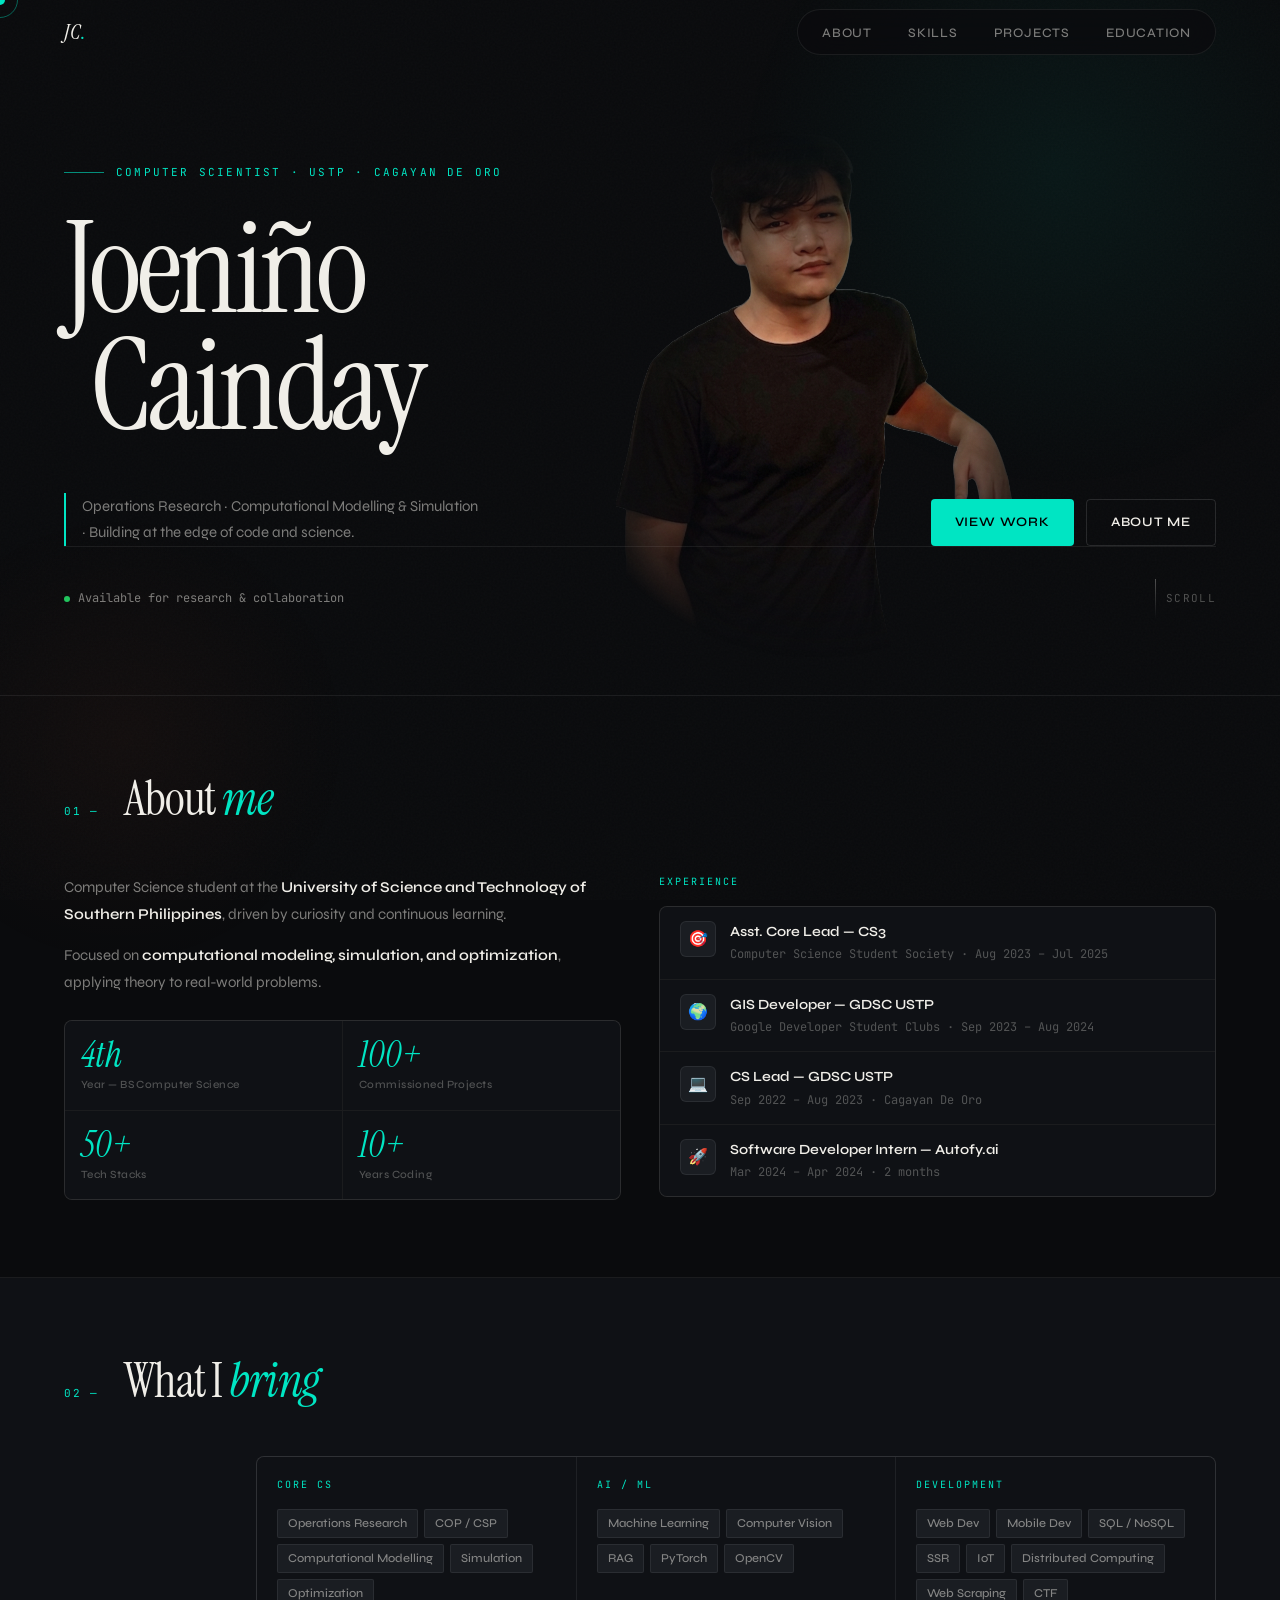
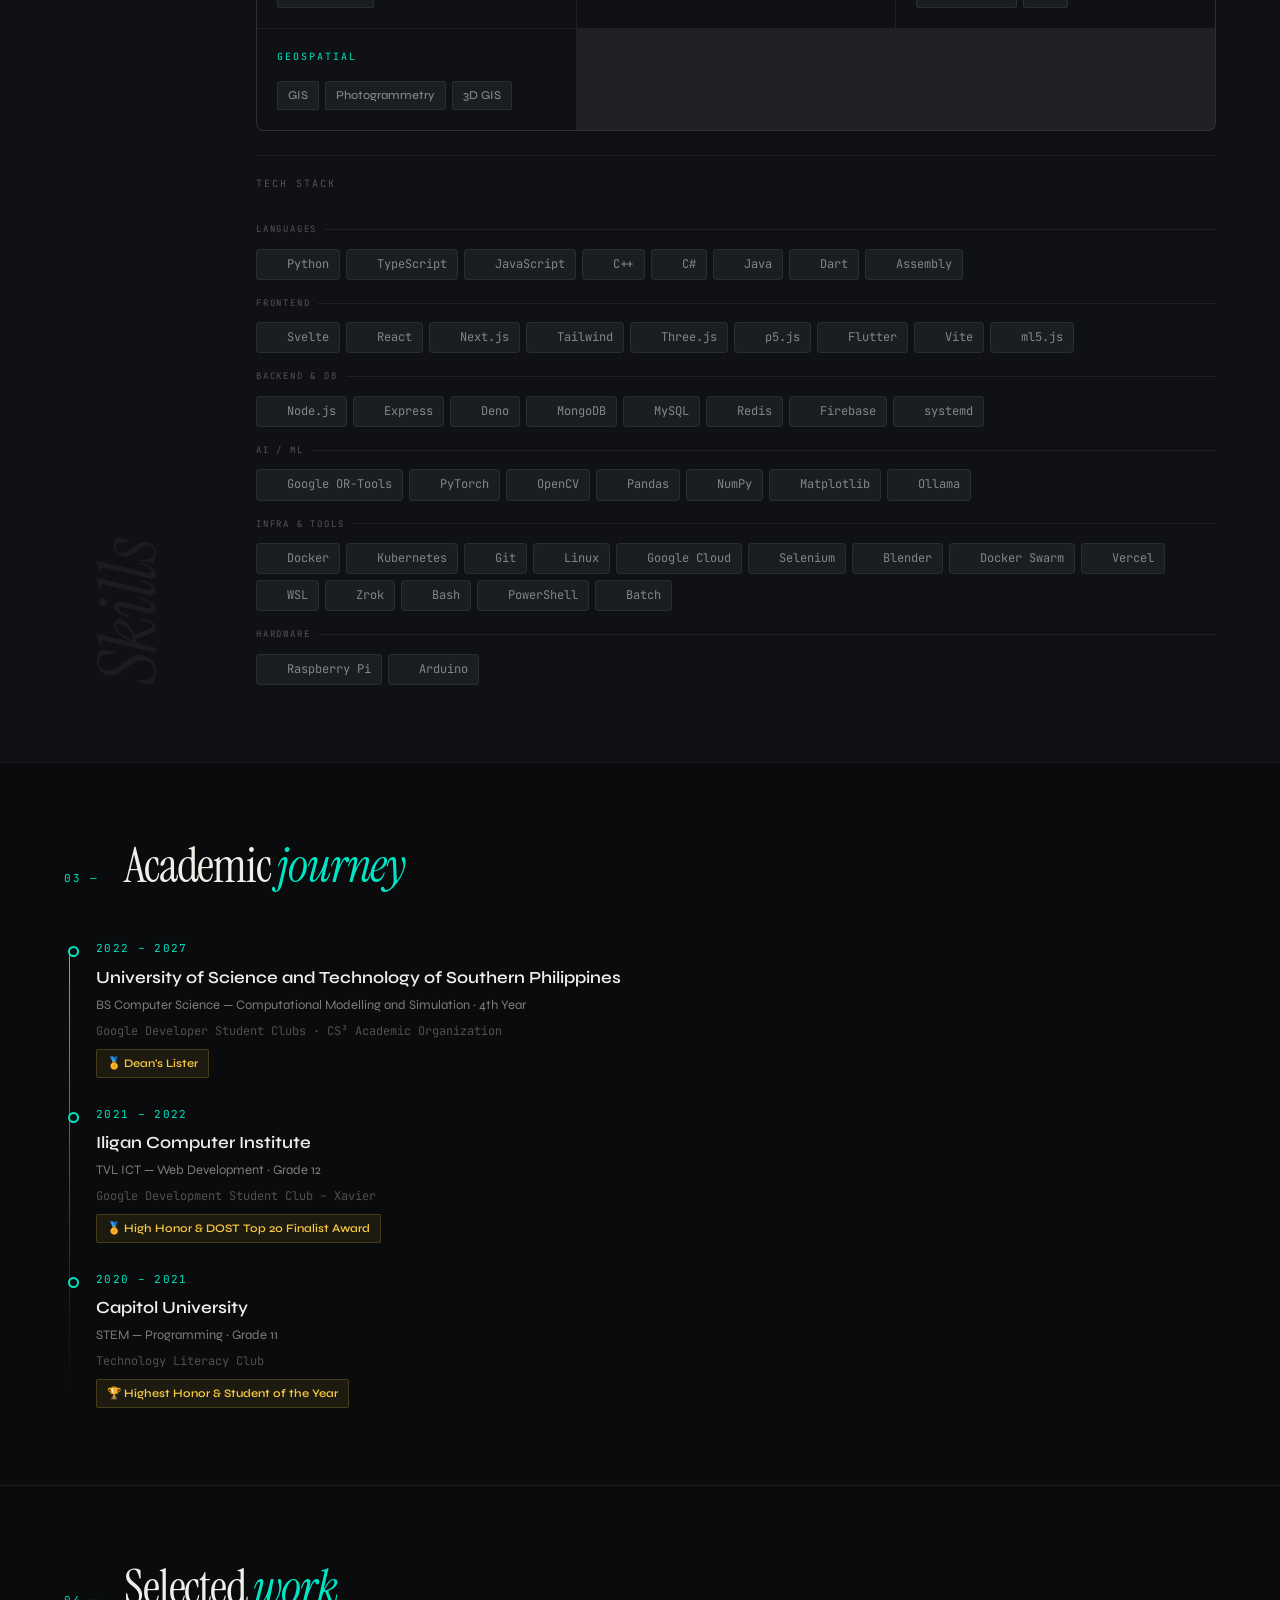
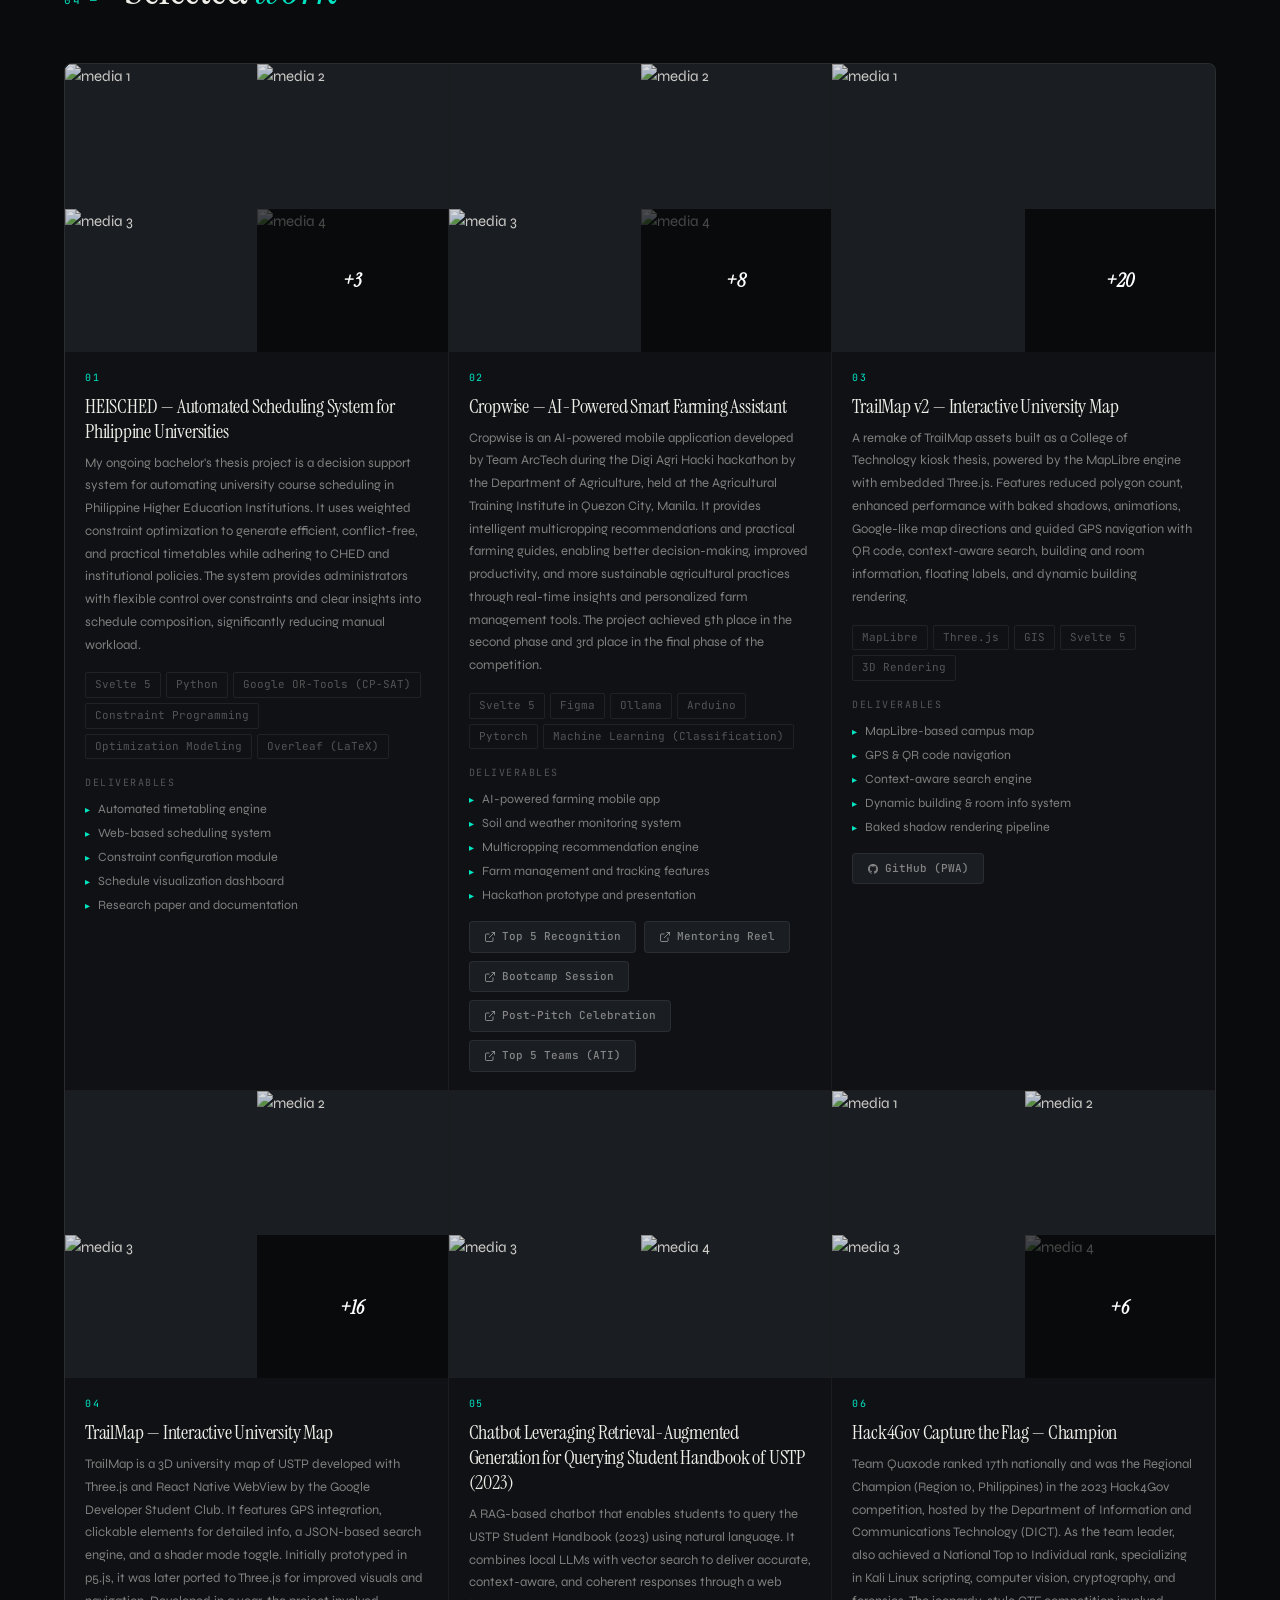
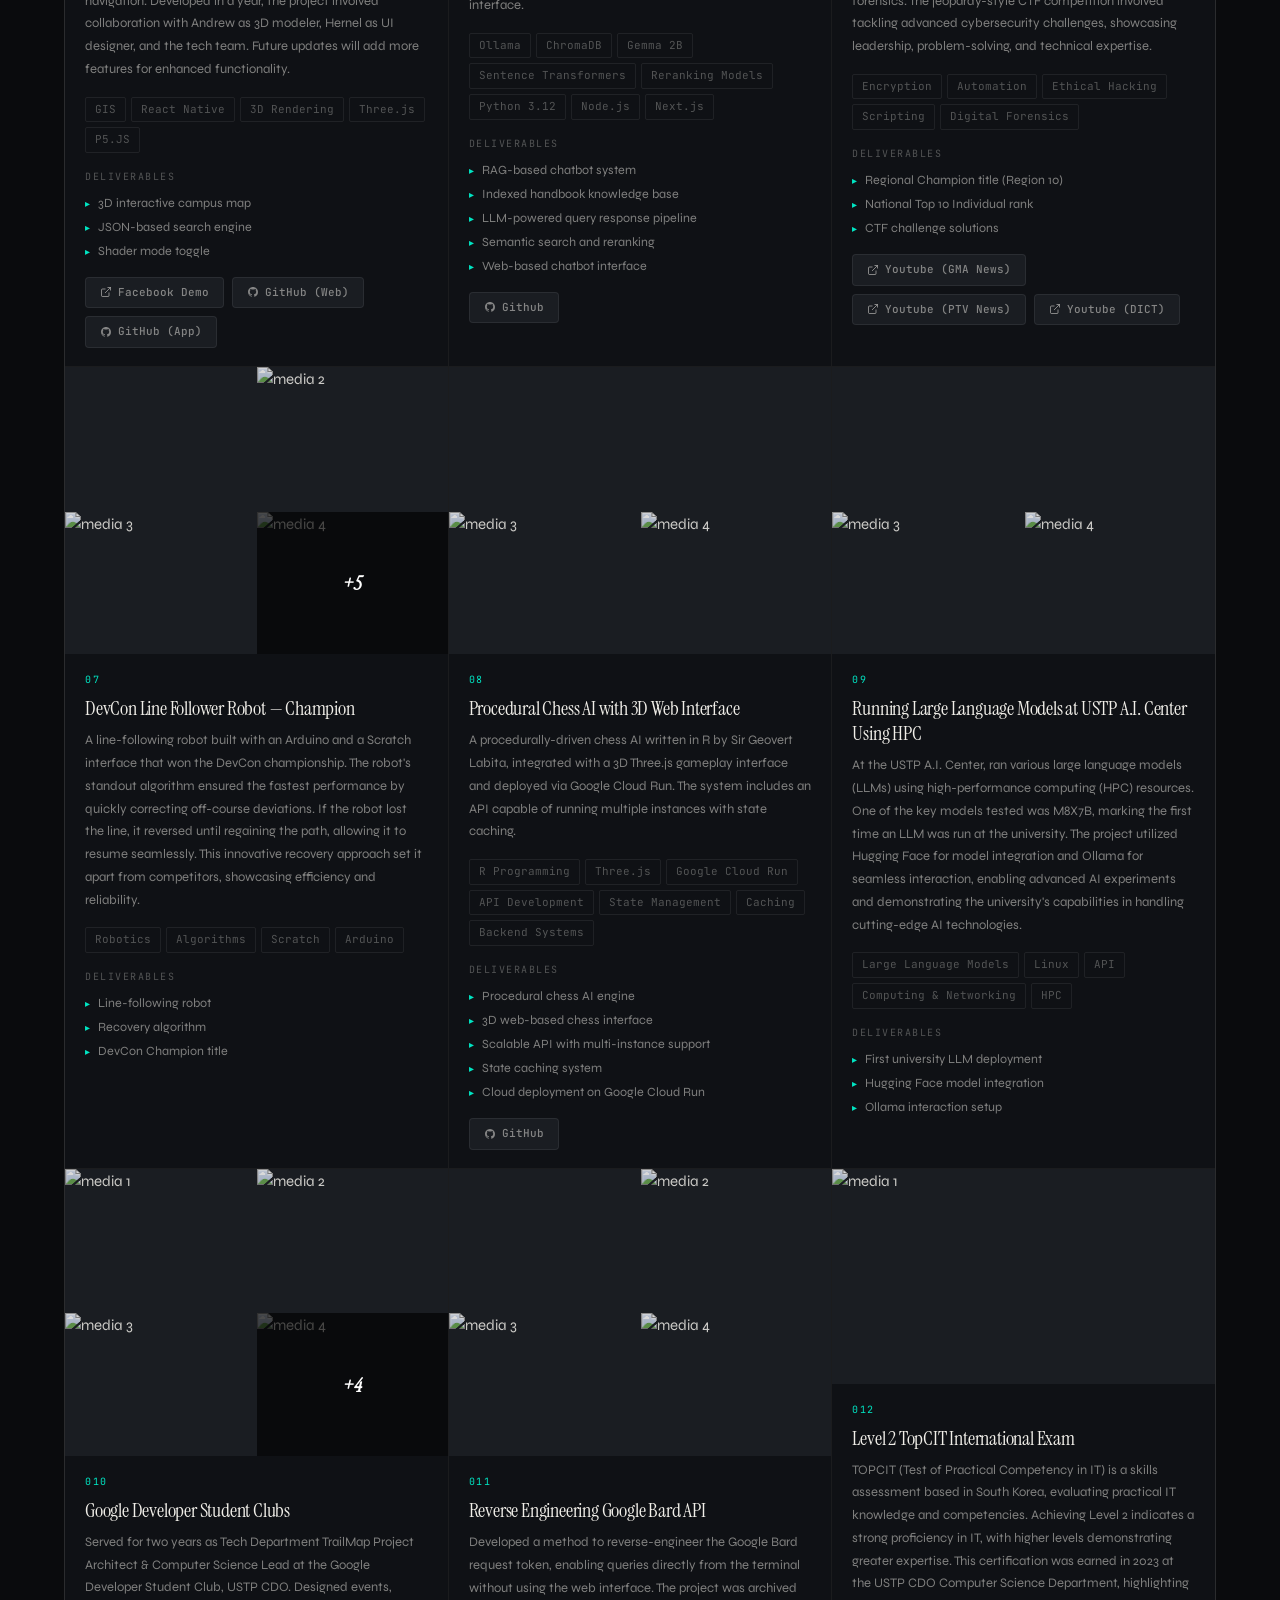
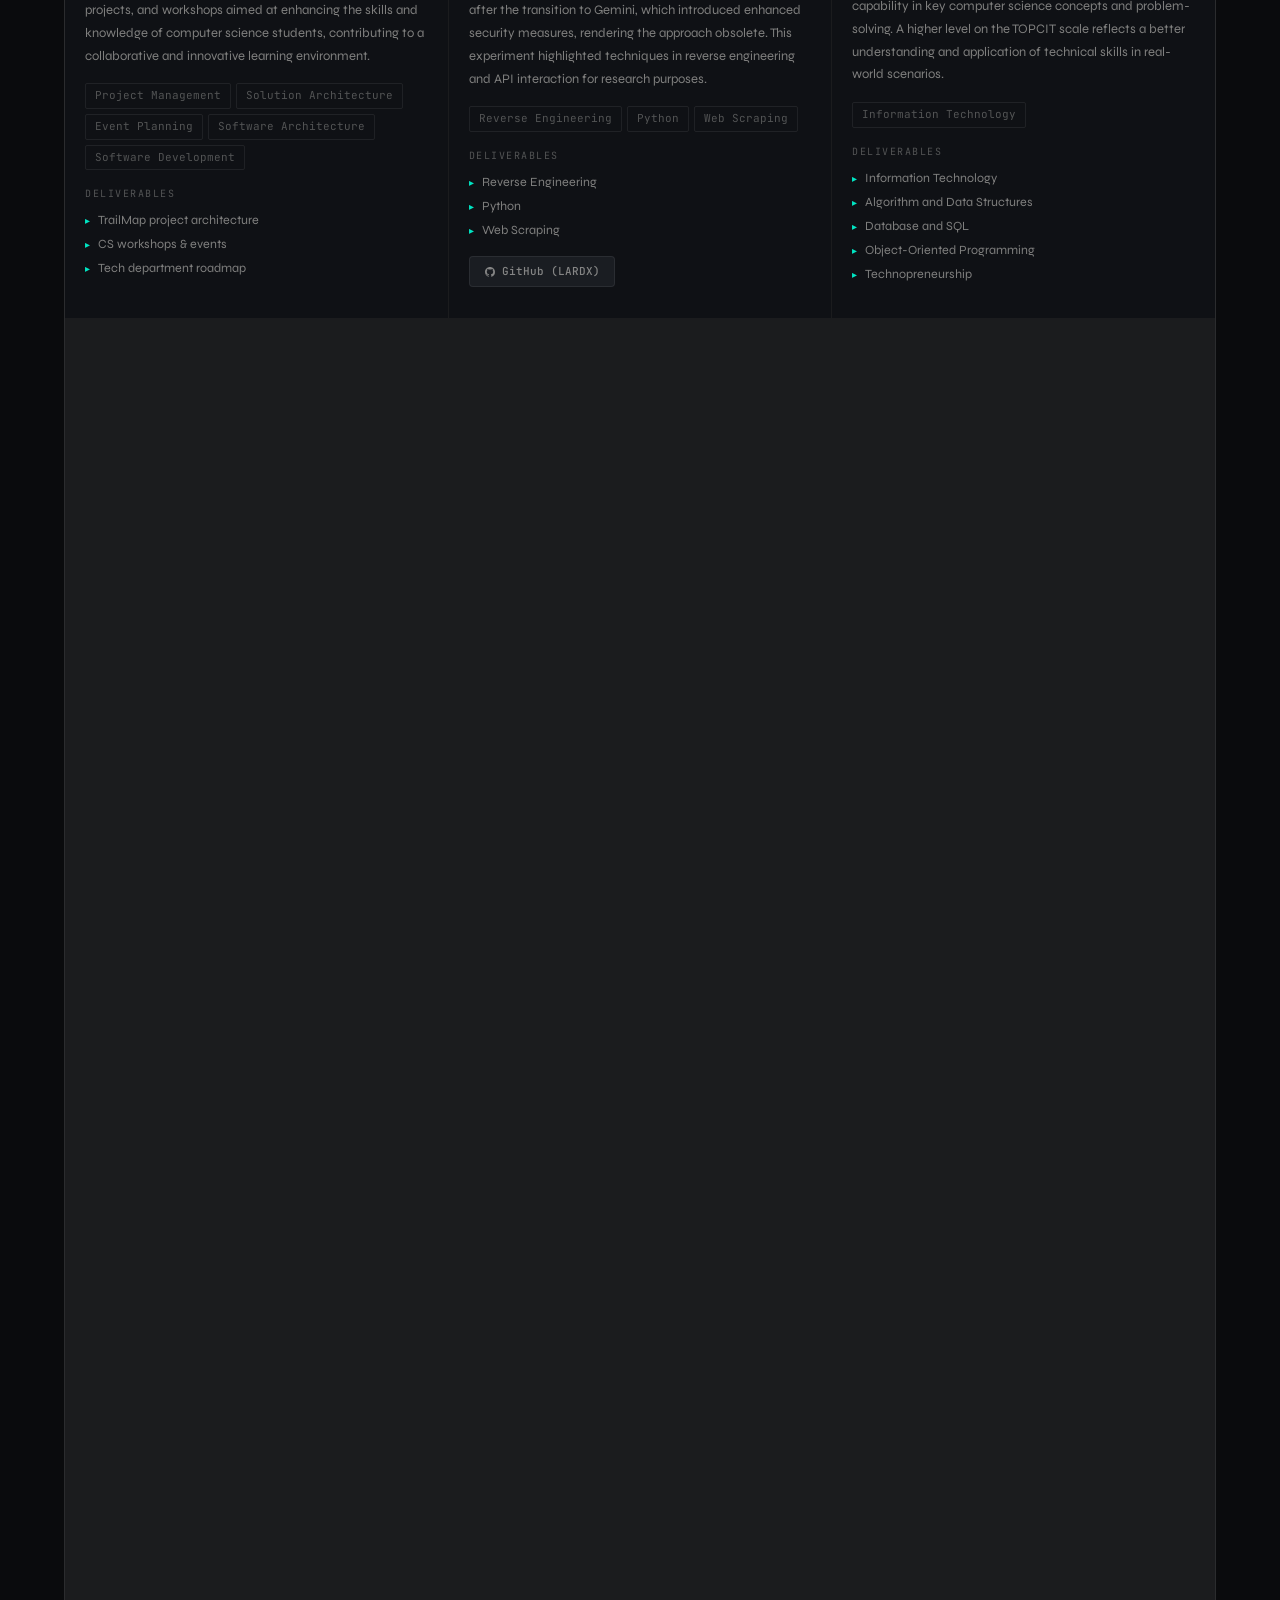
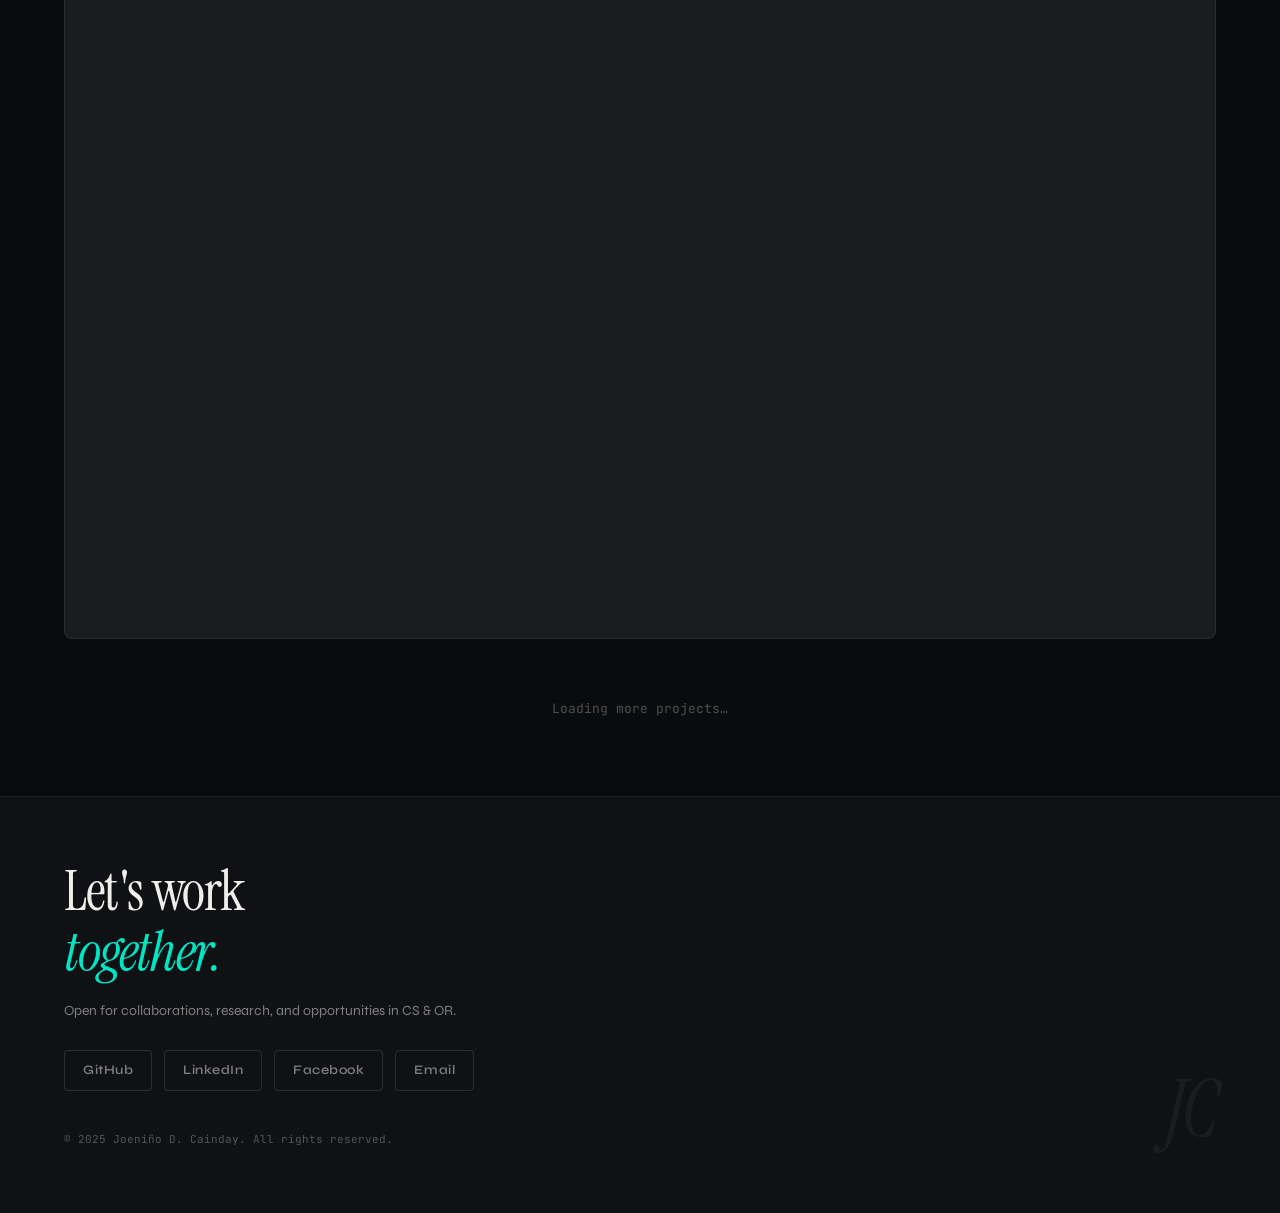
==== commit 510d4640: "feat: improve project loading on scroll" ====
--- a/index.html
+++ b/index.html
@@ -462,58 +462,90 @@
    project lists. Falls back to setTimeout when
    requestIdleCallback is unavailable (Safari<).
    ════════════════════════════════════════════ */
-const CHUNK_SIZE = 3;
-const ric = window.requestIdleCallback
-  ? window.requestIdleCallback
-  : cb => setTimeout(cb, 0);
+/* ════════════════════════════════════════════
+   OPTIMIZED INFINITE SCROLL PROJECT RENDERING
+   ════════════════════════════════════════════ */
+const CHUNK_SIZE = 9;           // 9 projects per load (feels smooth)
+let currentIndex = 0;
+let isLoading = false;
+let sentinelObserver = null;
 
 function renderProjects() {
   const container = document.getElementById('projects-container');
-
-  // Guard: PROJECTS must be defined by projects.js (deferred).
-  // If renderProjects() is called before the script loads, wait.
   if (typeof PROJECTS === 'undefined') {
     setTimeout(renderProjects, 50);
     return;
   }
 
-  const htmlChunks = PROJECTS.map((p, i) => buildCardHTML(p, i));
-  let cursor = 0;
-
-  function renderChunk(deadline) {
-    // Keep going while we have time (or no deadline API)
-    while (cursor < htmlChunks.length) {
-      const wrapper = document.createElement('div');
-      wrapper.innerHTML = htmlChunks[cursor];
-      const card = wrapper.firstElementChild;
-      container.appendChild(card);
-
-      // Register any lazy videos inside this card immediately
-      card.querySelectorAll('video.lazy-video').forEach(v => videoObserver.observe(v));
-
-      cursor++;
-
-      // If we have idle deadline info, yield when time runs low
-      if (deadline && deadline.timeRemaining && deadline.timeRemaining() < 4 && cursor < htmlChunks.length) {
-        break;
+  if (currentIndex === 0) container.innerHTML = ''; // first load
+
+  const end = Math.min(currentIndex + CHUNK_SIZE, PROJECTS.length);
+  const fragment = document.createDocumentFragment();
+
+  for (let i = currentIndex; i < end; i++) {
+    const wrapper = document.createElement('div');
+    wrapper.innerHTML = buildCardHTML(PROJECTS[i], i);
+    const card = wrapper.firstElementChild;
+    fragment.appendChild(card);
+
+    // Lazy-load videos inside this card
+    card.querySelectorAll('video.lazy-video').forEach(v => videoObserver.observe(v));
+  }
+
+  container.appendChild(fragment);
+
+  currentIndex = end;
+
+  observeReveals();
+  attachGalleryListeners();
+
+  // Create / move sentinel for infinite scroll
+  createOrUpdateSentinel(container);
+}
+
+function createOrUpdateSentinel(container) {
+  let sentinel = document.getElementById('projects-sentinel');
+
+  if (!sentinel) {
+    sentinel = document.createElement('div');
+    sentinel.id = 'projects-sentinel';
+    sentinel.style.height = '40px';
+    sentinel.style.marginTop = '40px';
+    container.parentElement.appendChild(sentinel);
+  }
+
+  // If no more projects left, remove sentinel
+  if (currentIndex >= PROJECTS.length) {
+    sentinel.remove();
+    if (sentinelObserver) sentinelObserver.disconnect();
+    return;
+  }
+
+  // Set up IntersectionObserver (only once)
+  if (!sentinelObserver) {
+    sentinelObserver = new IntersectionObserver(entries => {
+      if (entries[0].isIntersecting && !isLoading) {
+        loadNextChunk();
       }
-
-      // Without deadline API, process CHUNK_SIZE then yield
-      if (!deadline && cursor % CHUNK_SIZE === 0 && cursor < htmlChunks.length) {
-        break;
-      }
-    }
-
-    if (cursor < htmlChunks.length) {
-      ric(renderChunk); // schedule next chunk
-    } else {
-      // All cards rendered — wire up observers & listeners
-      observeReveals();
-      attachGalleryListeners();
-    }
-  }
-
-  ric(renderChunk);
+    }, { rootMargin: '300px 0px' }); // start loading a bit early
+  }
+
+  sentinelObserver.observe(sentinel);
+}
+
+function loadNextChunk() {
+  if (isLoading || currentIndex >= PROJECTS.length) return;
+  isLoading = true;
+
+  // Optional: small loading indicator
+  const sentinel = document.getElementById('projects-sentinel');
+  if (sentinel) sentinel.innerHTML = `<div style="text-align:center;padding:20px;font-family:var(--ff-mono);font-size:13px;color:var(--text-muted);">Loading more projects…</div>`;
+
+  // Small delay so it feels natural
+  setTimeout(() => {
+    renderProjects();   // this will load the next chunk and re-create sentinel
+    isLoading = false;
+  }, 180);
 }
 
 
--- a/public/styles.css
+++ b/public/styles.css
@@ -1,3 +1,8 @@
+#projects-sentinel {
+  opacity: 1;
+  transition: opacity 0.3s;
+}
+
 :root {
   --bg:        #0A0B0D;
   --bg2:       #0F1115;
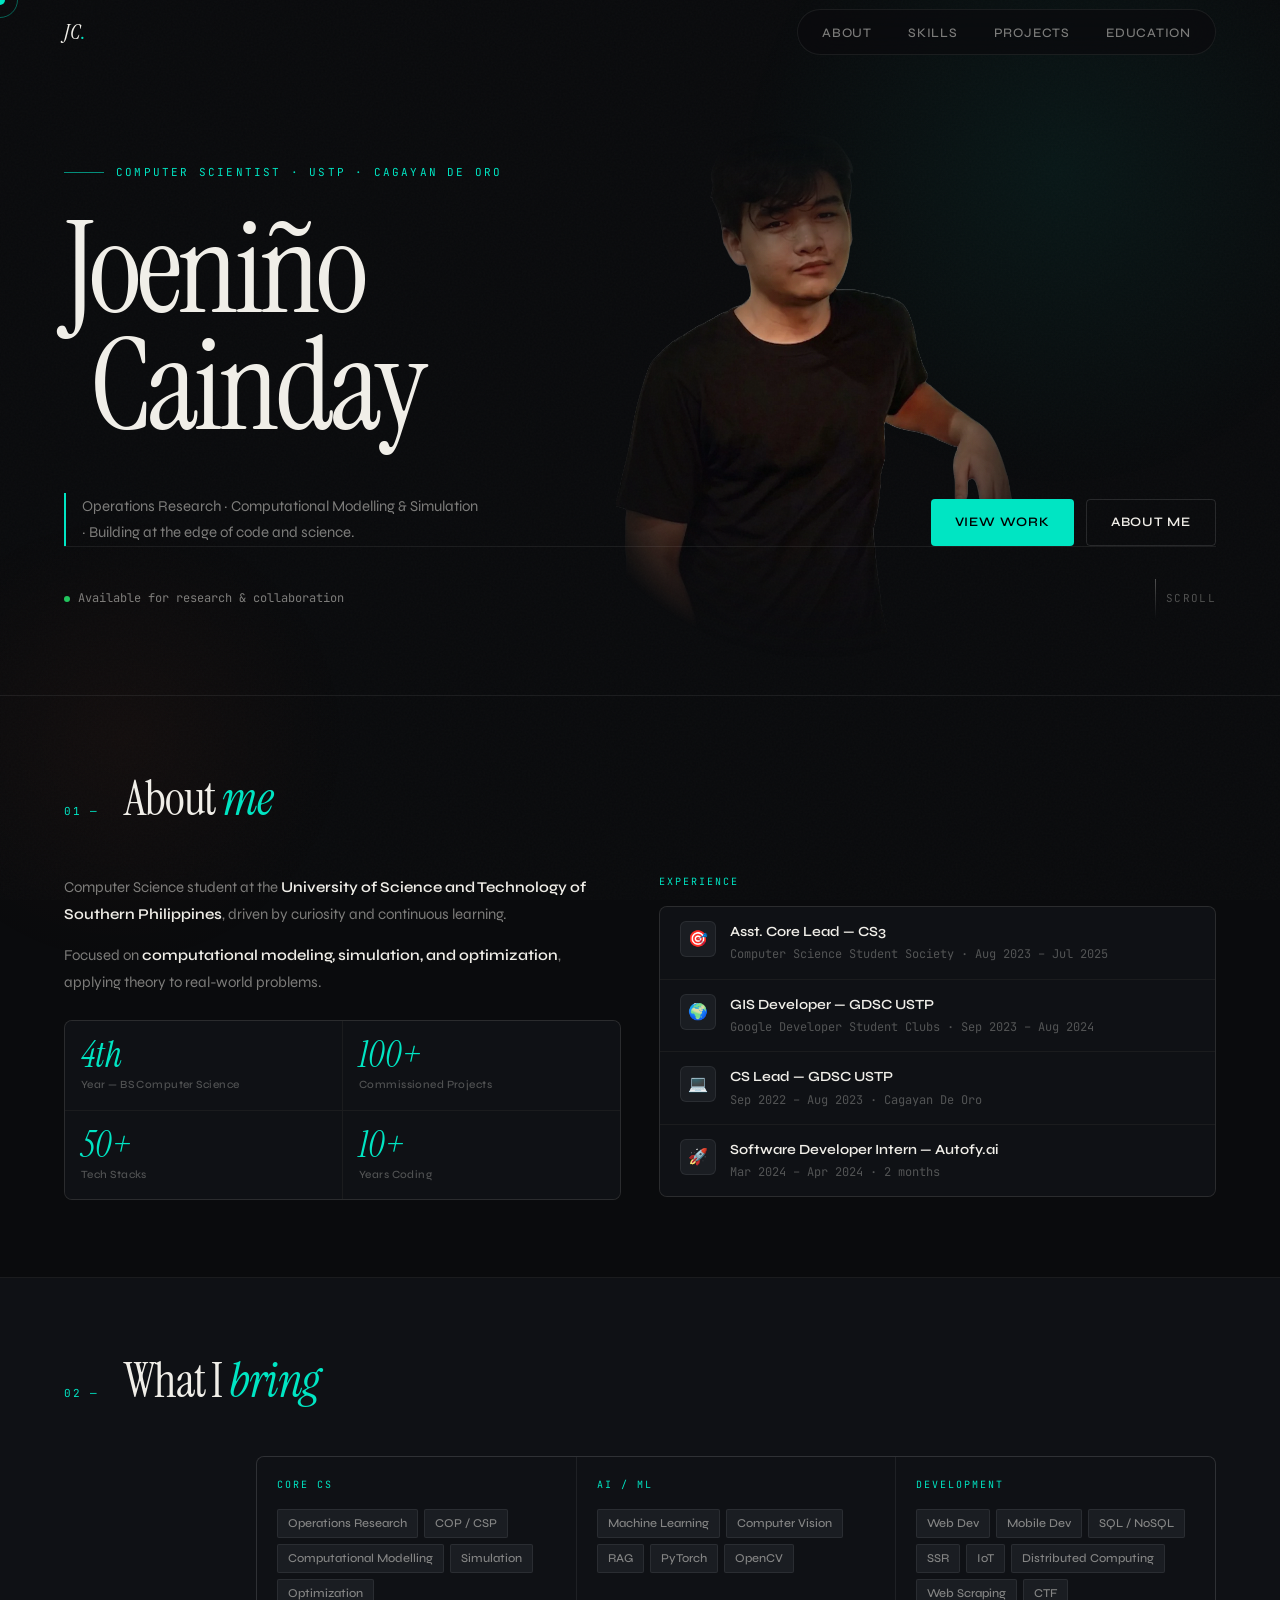
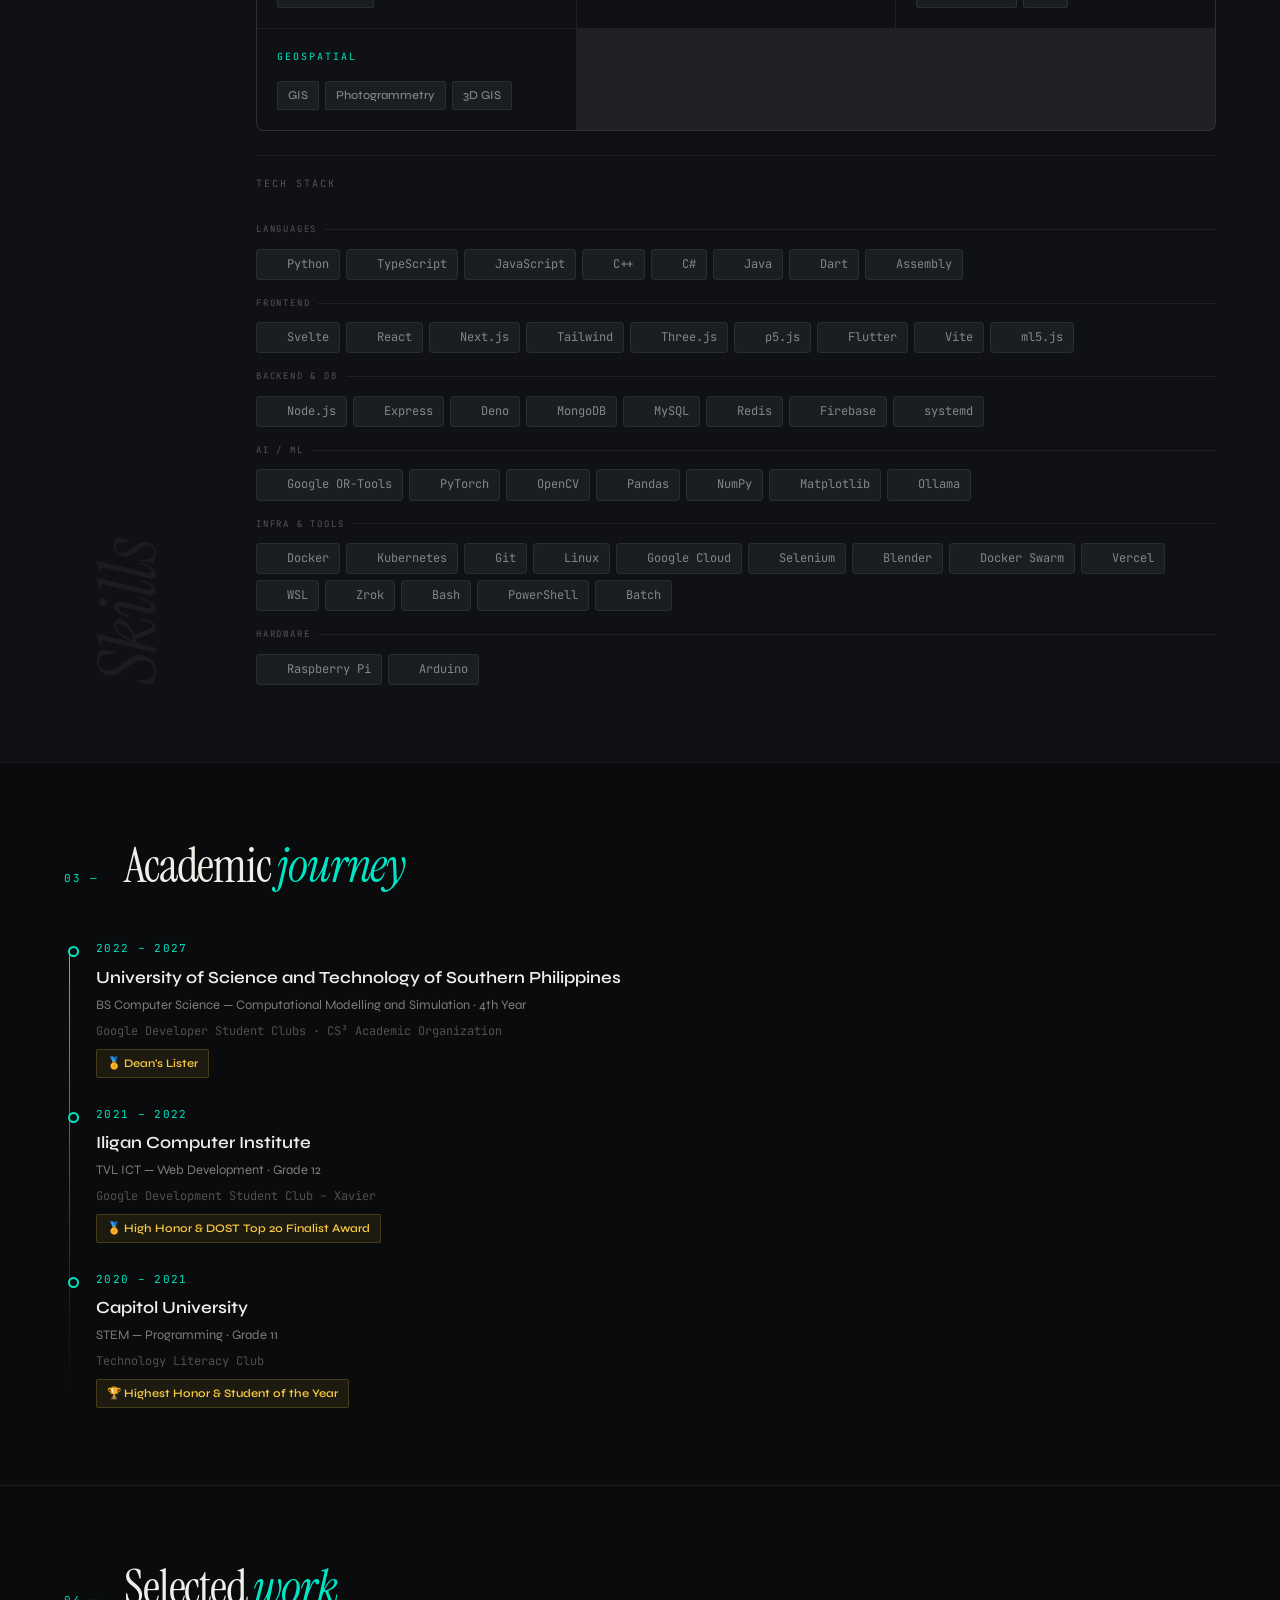
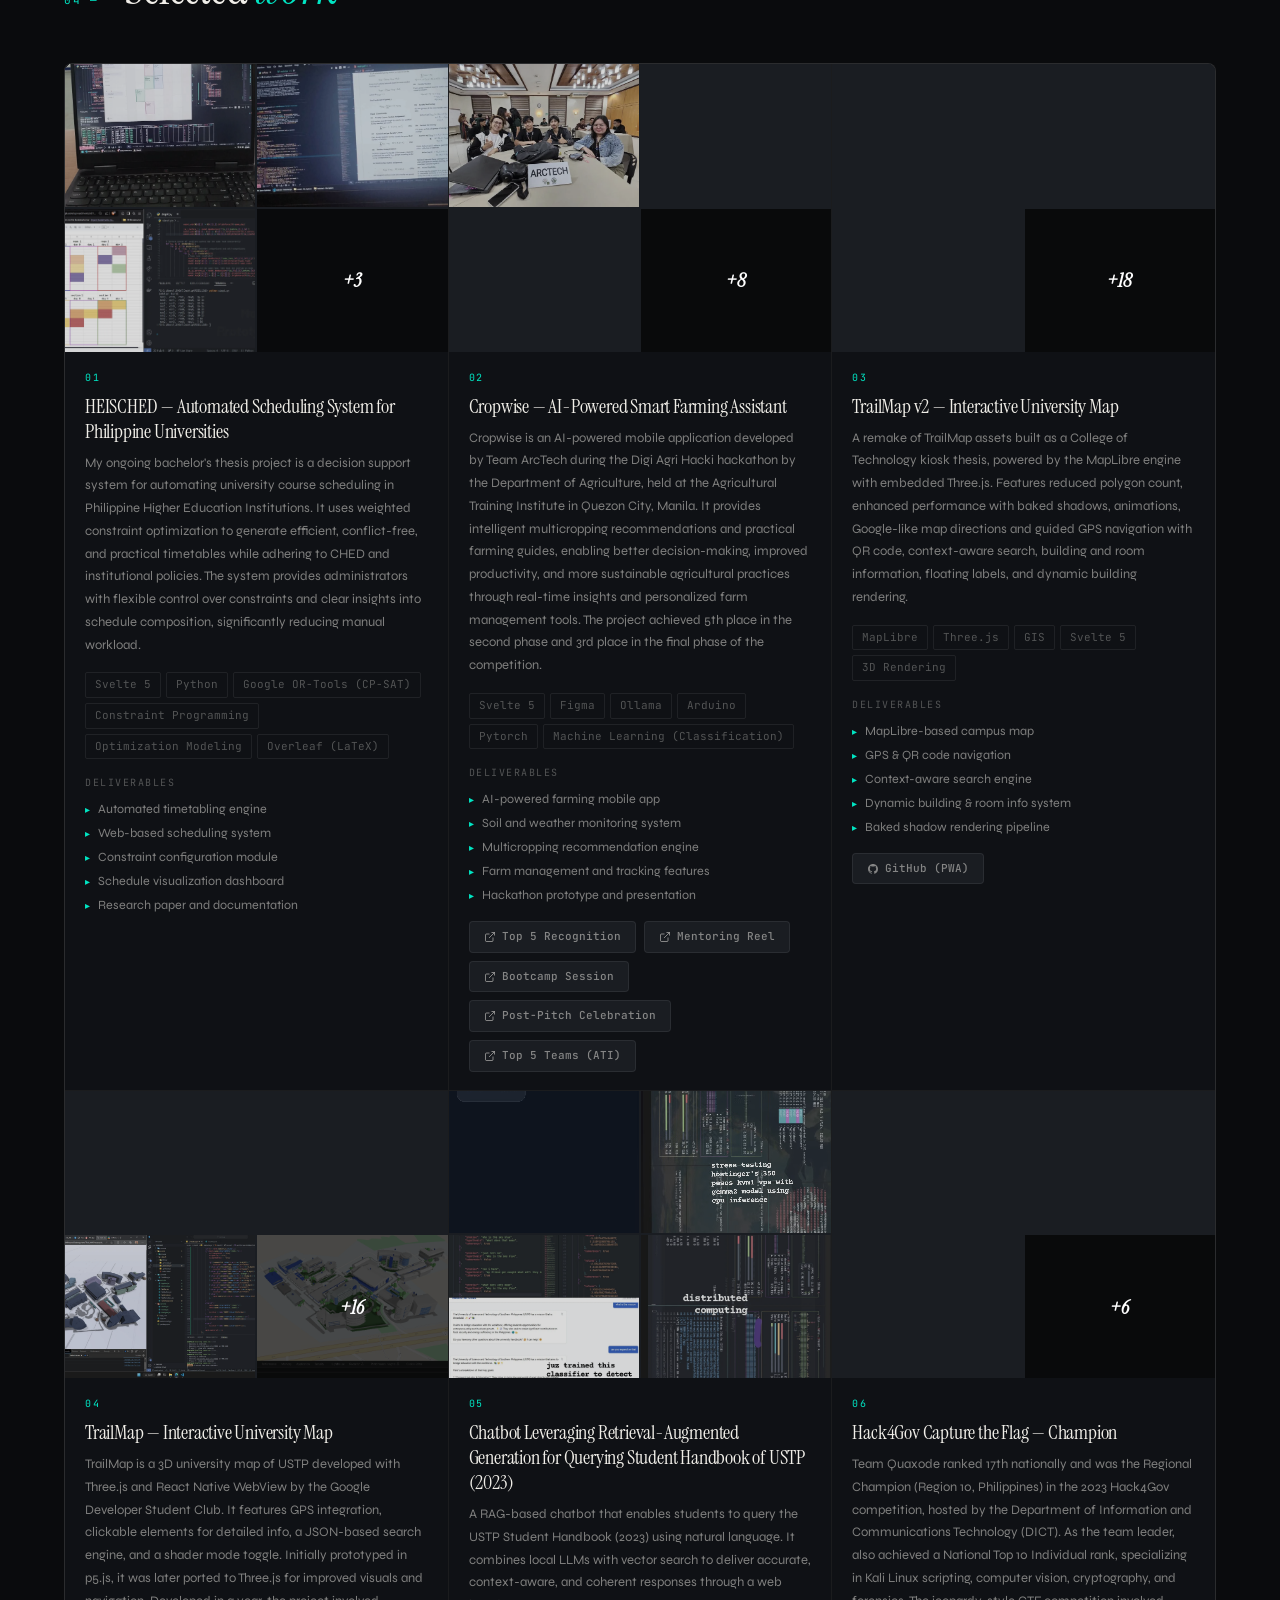
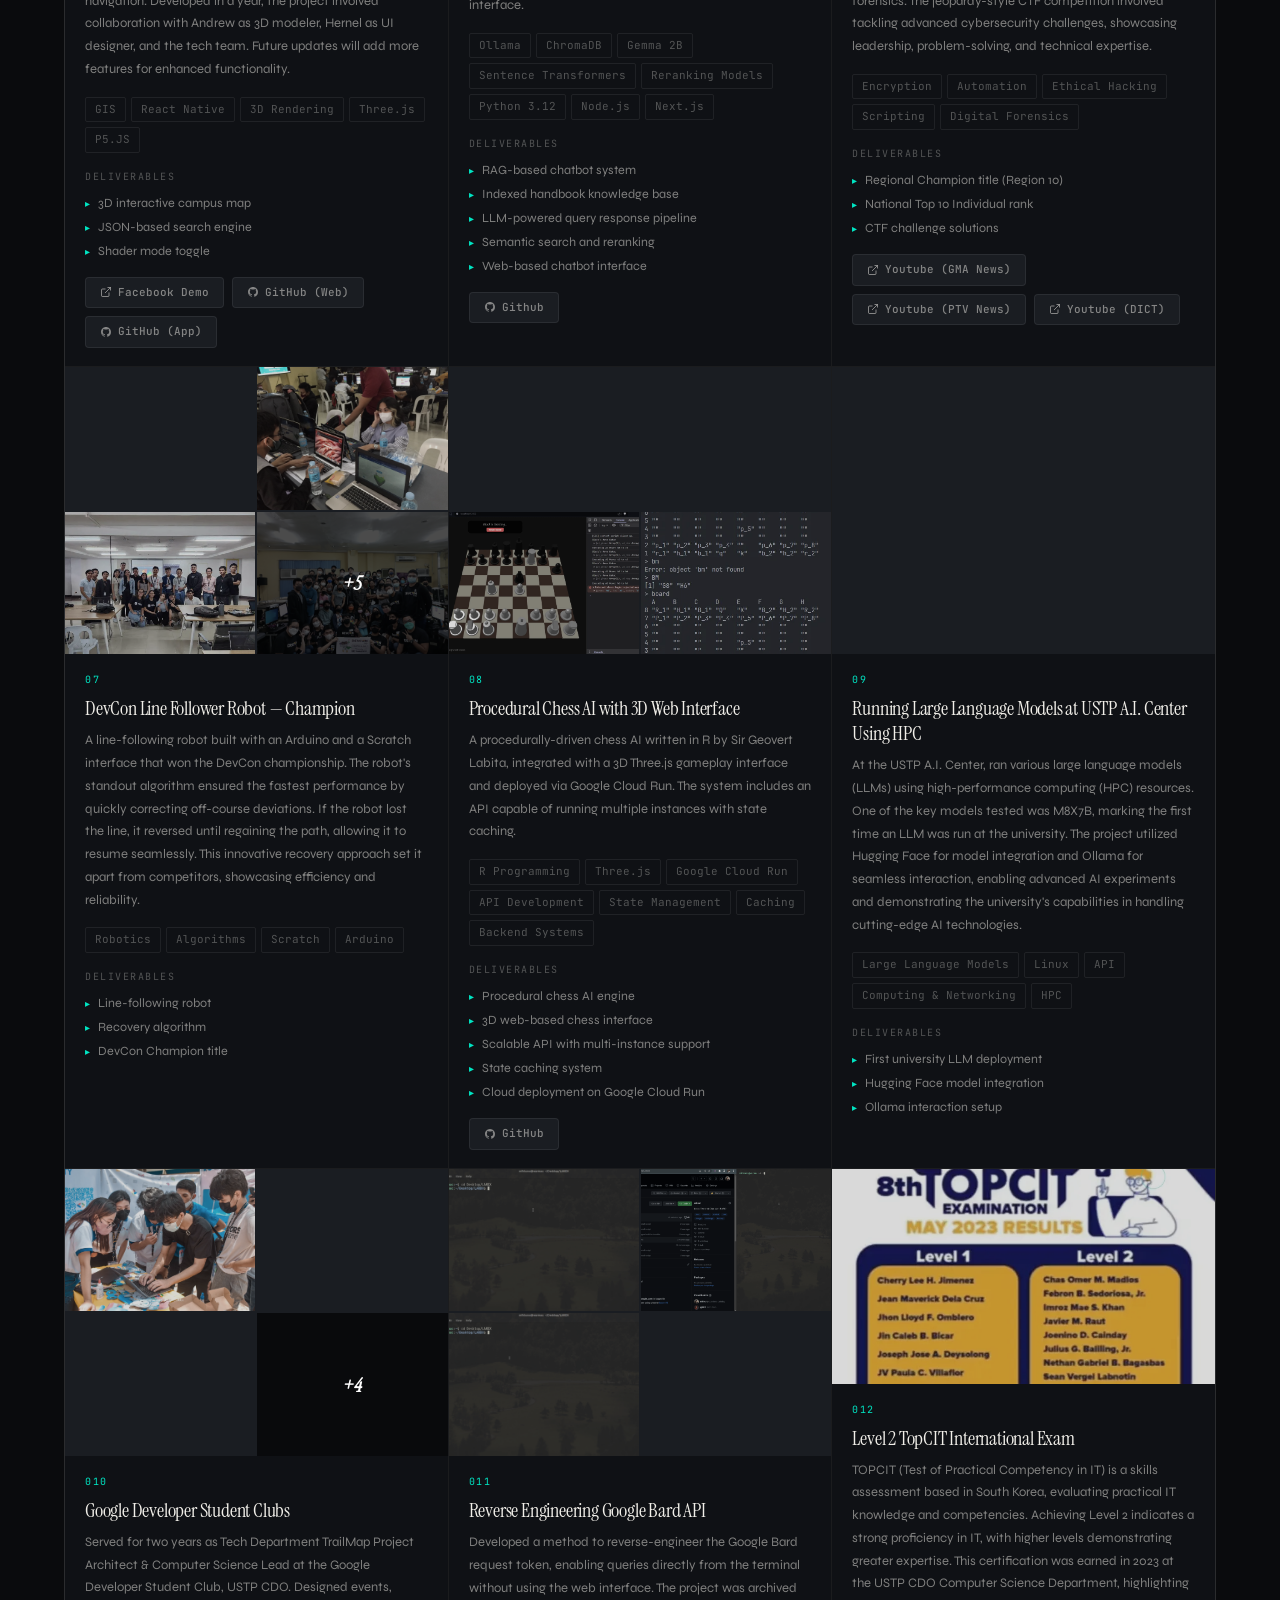
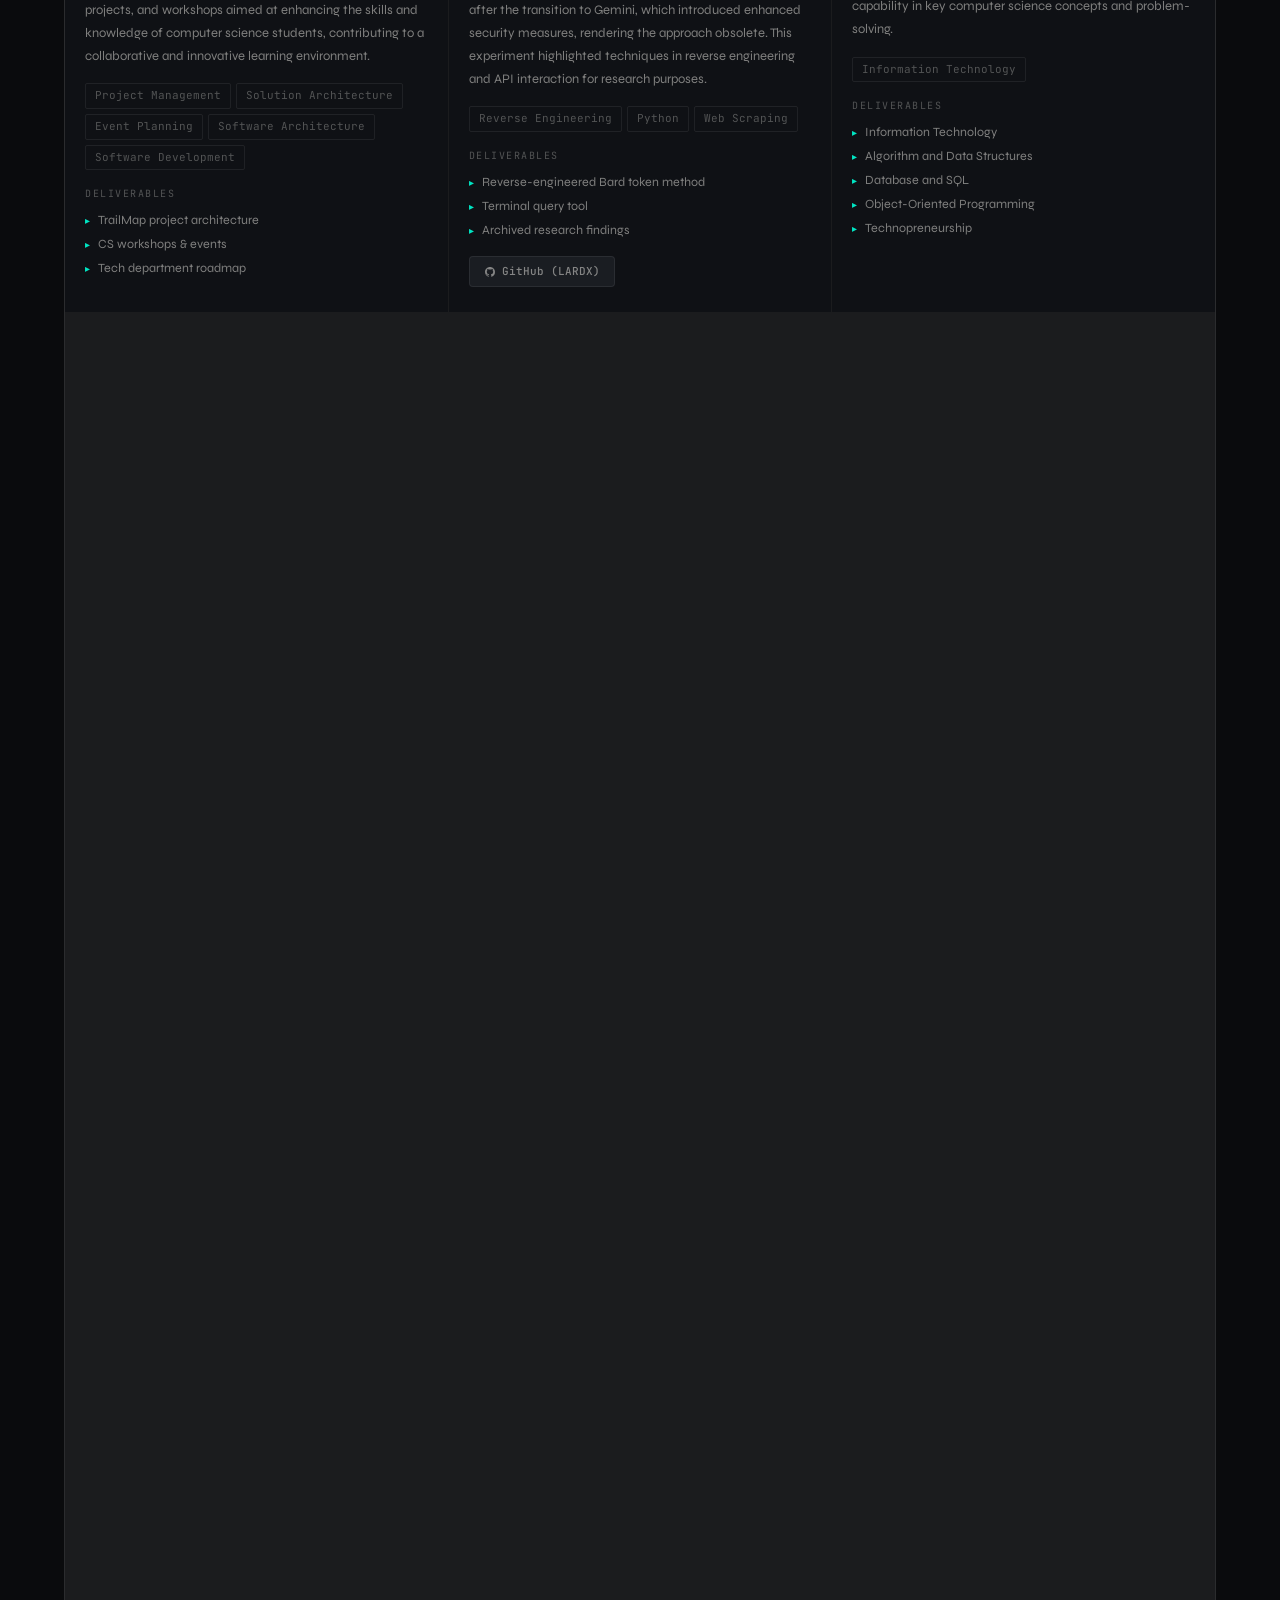
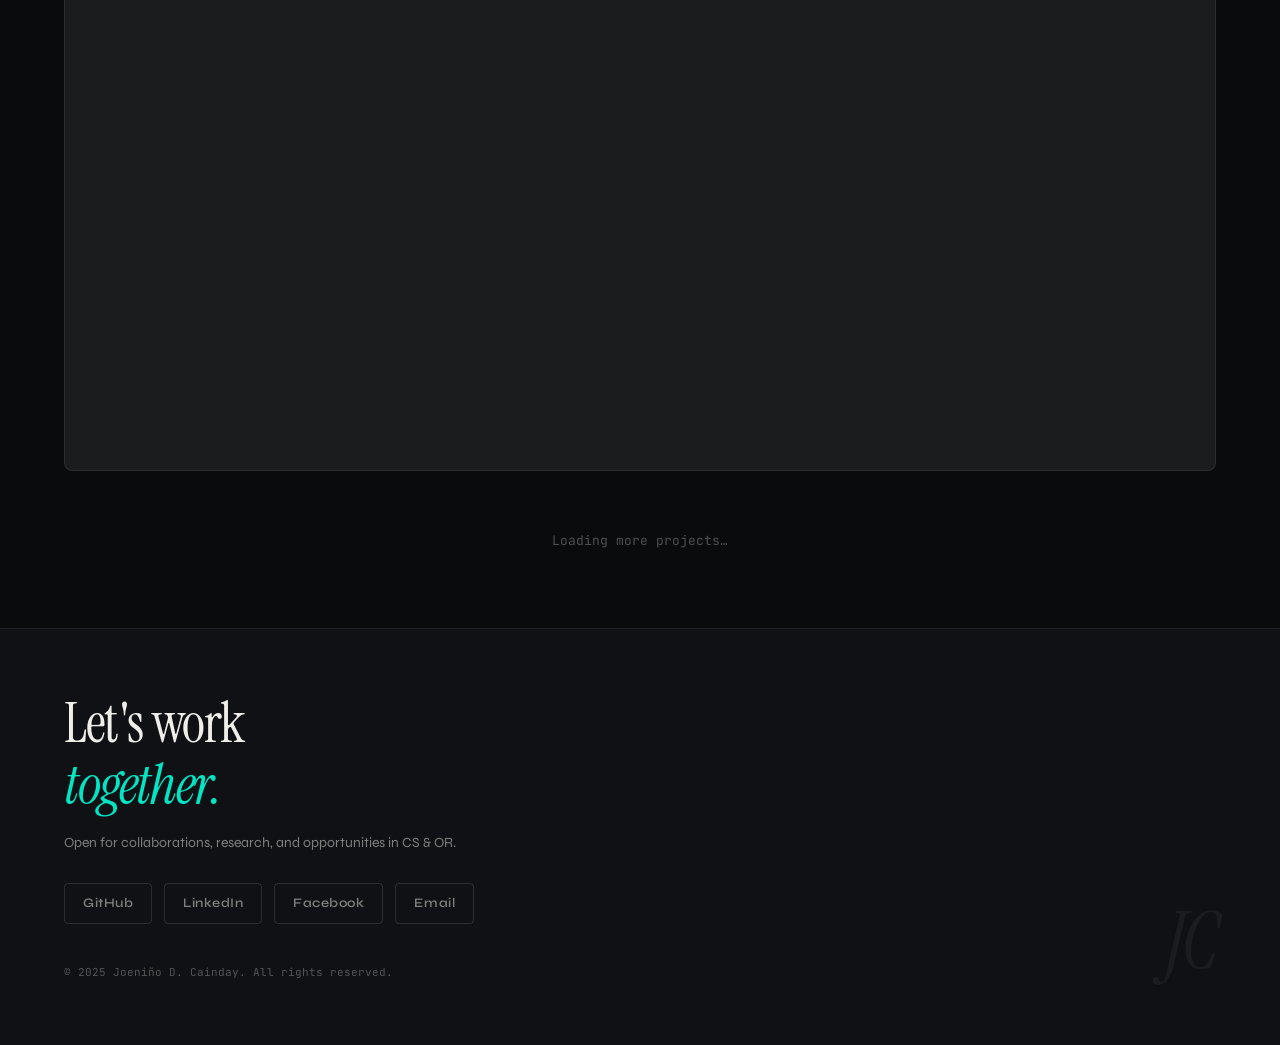
==== commit af9ede77: "feat: convert images to webp" ====
--- a/index.html
+++ b/index.html
@@ -44,7 +44,7 @@
         Joeniño
         <span class="line-3">Cainday</span>
       </h1>
-      <img class="hero-avatar" src="public/me.png" alt="Joeniño D. Cainday" />
+      <img class="hero-avatar" src="public/000001.webp" alt="Joeniño D. Cainday" />
     </div>
 
     <div class="hero-desc-row" data-reveal data-delay="3">
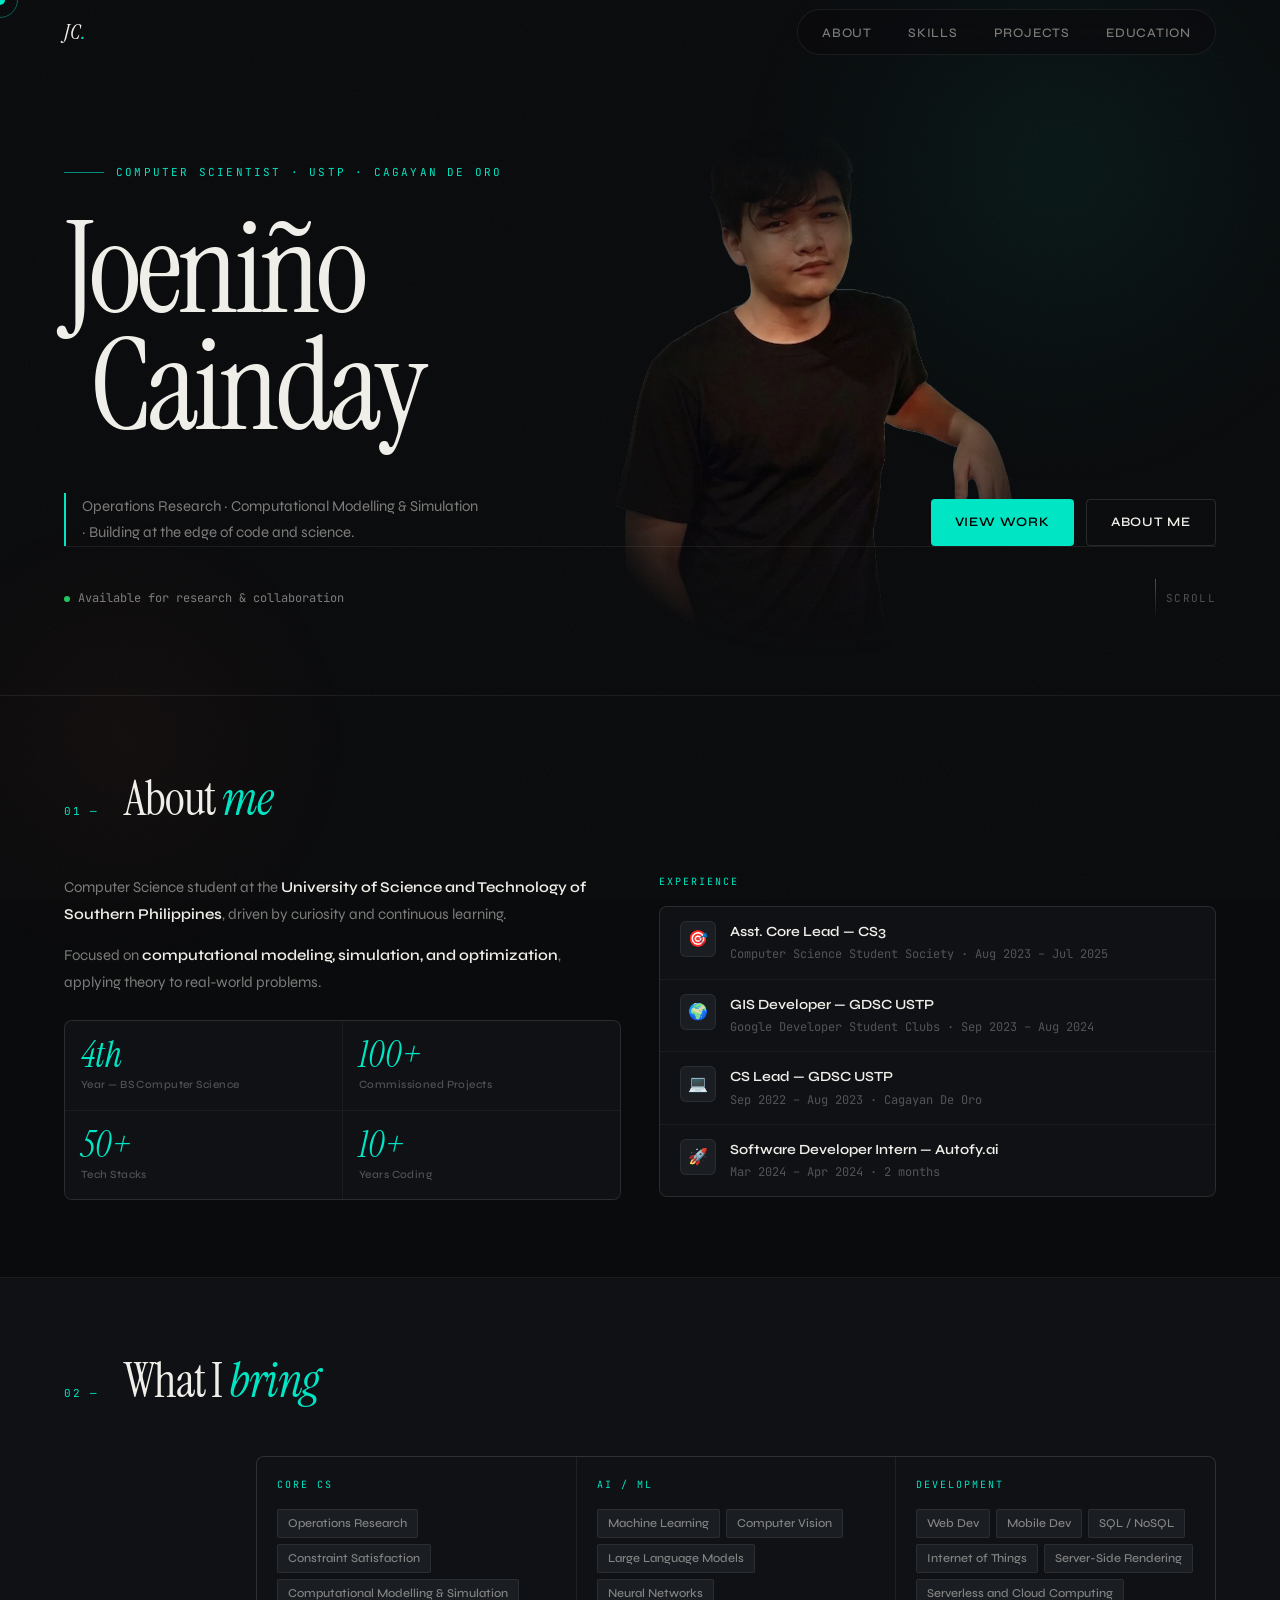
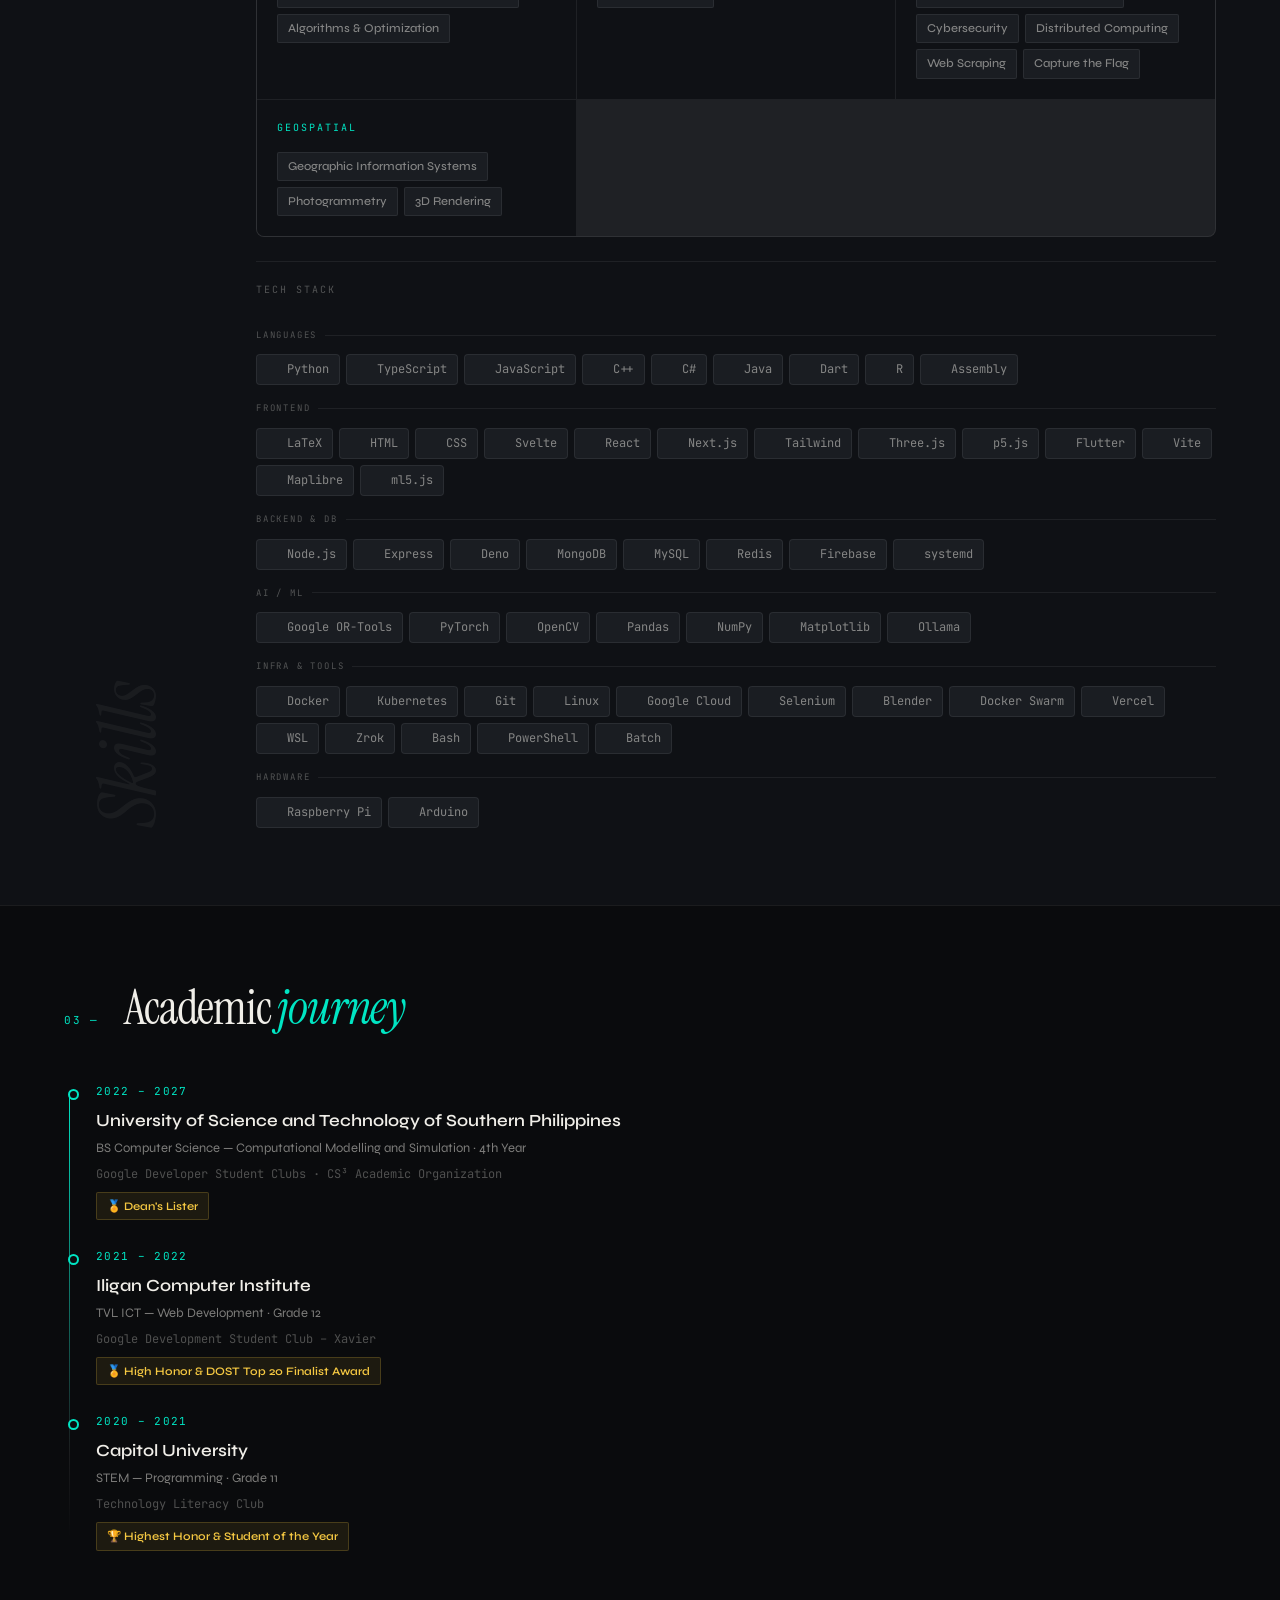
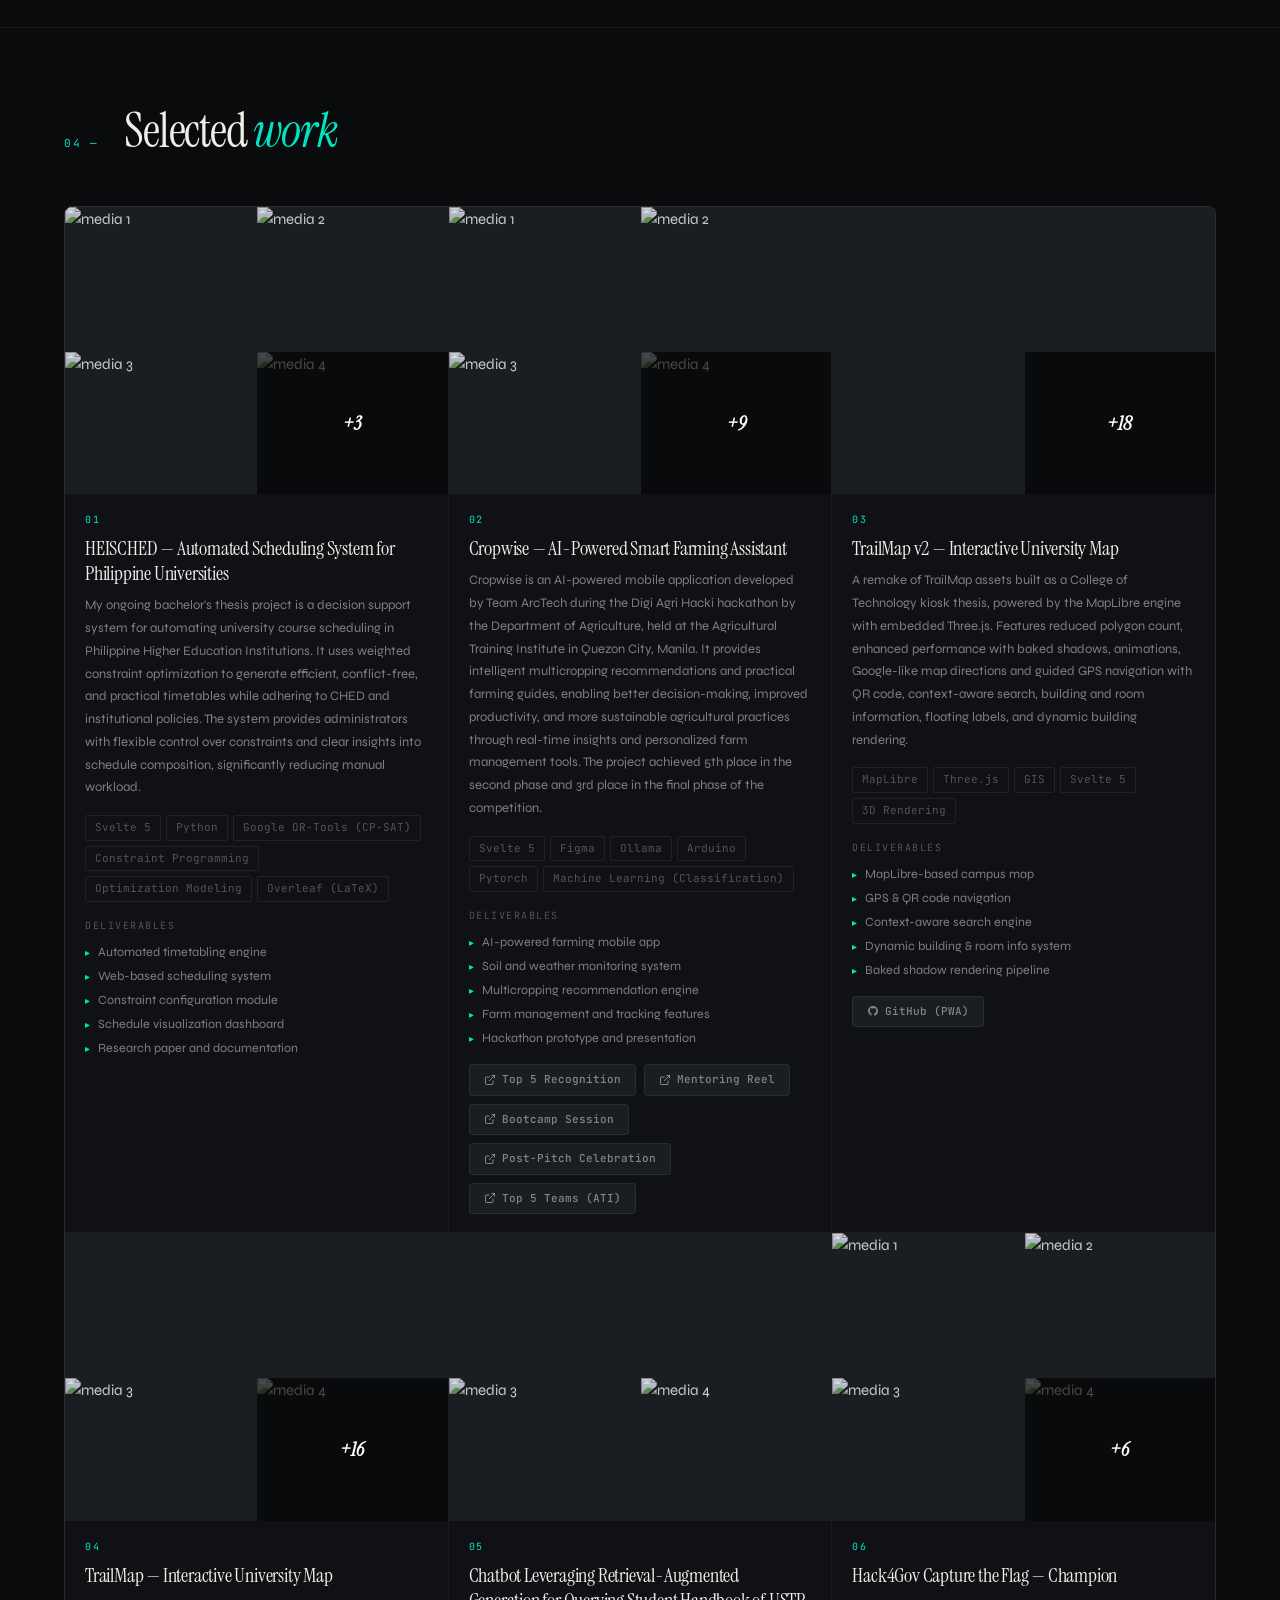
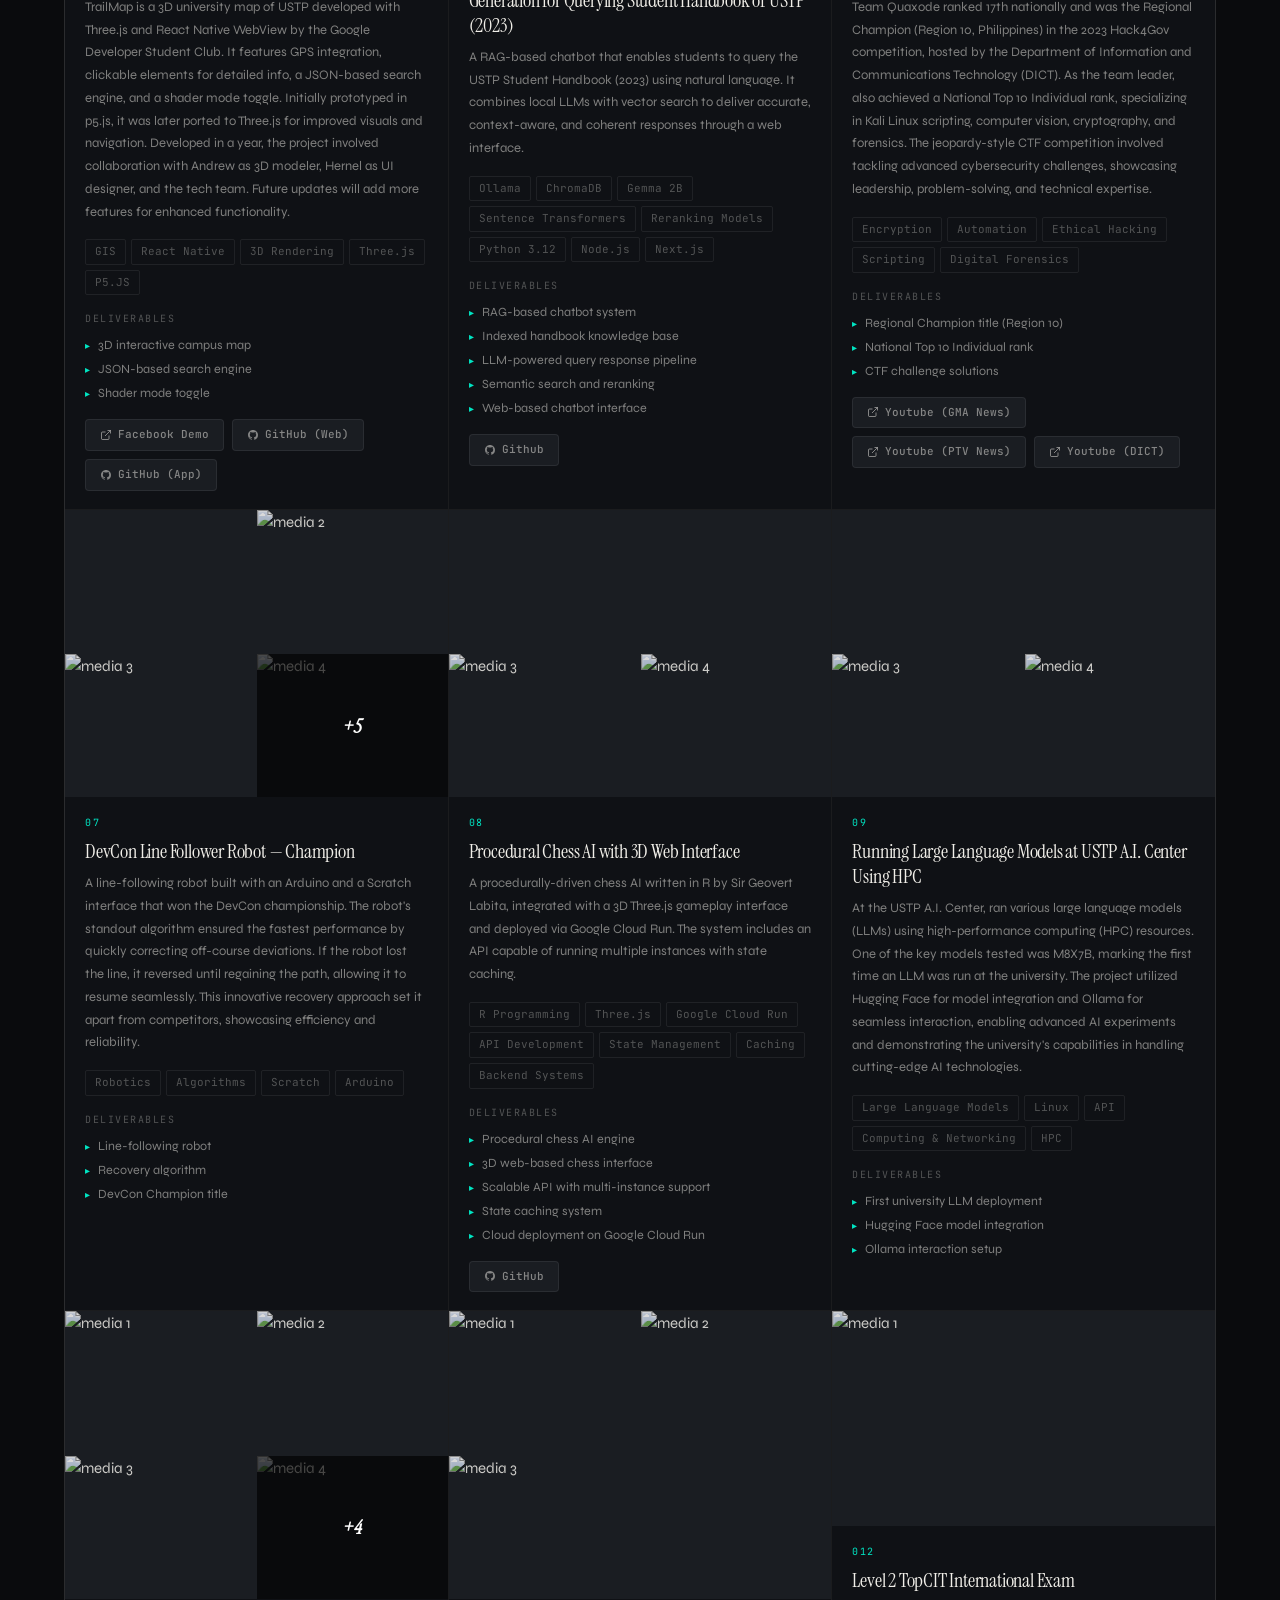
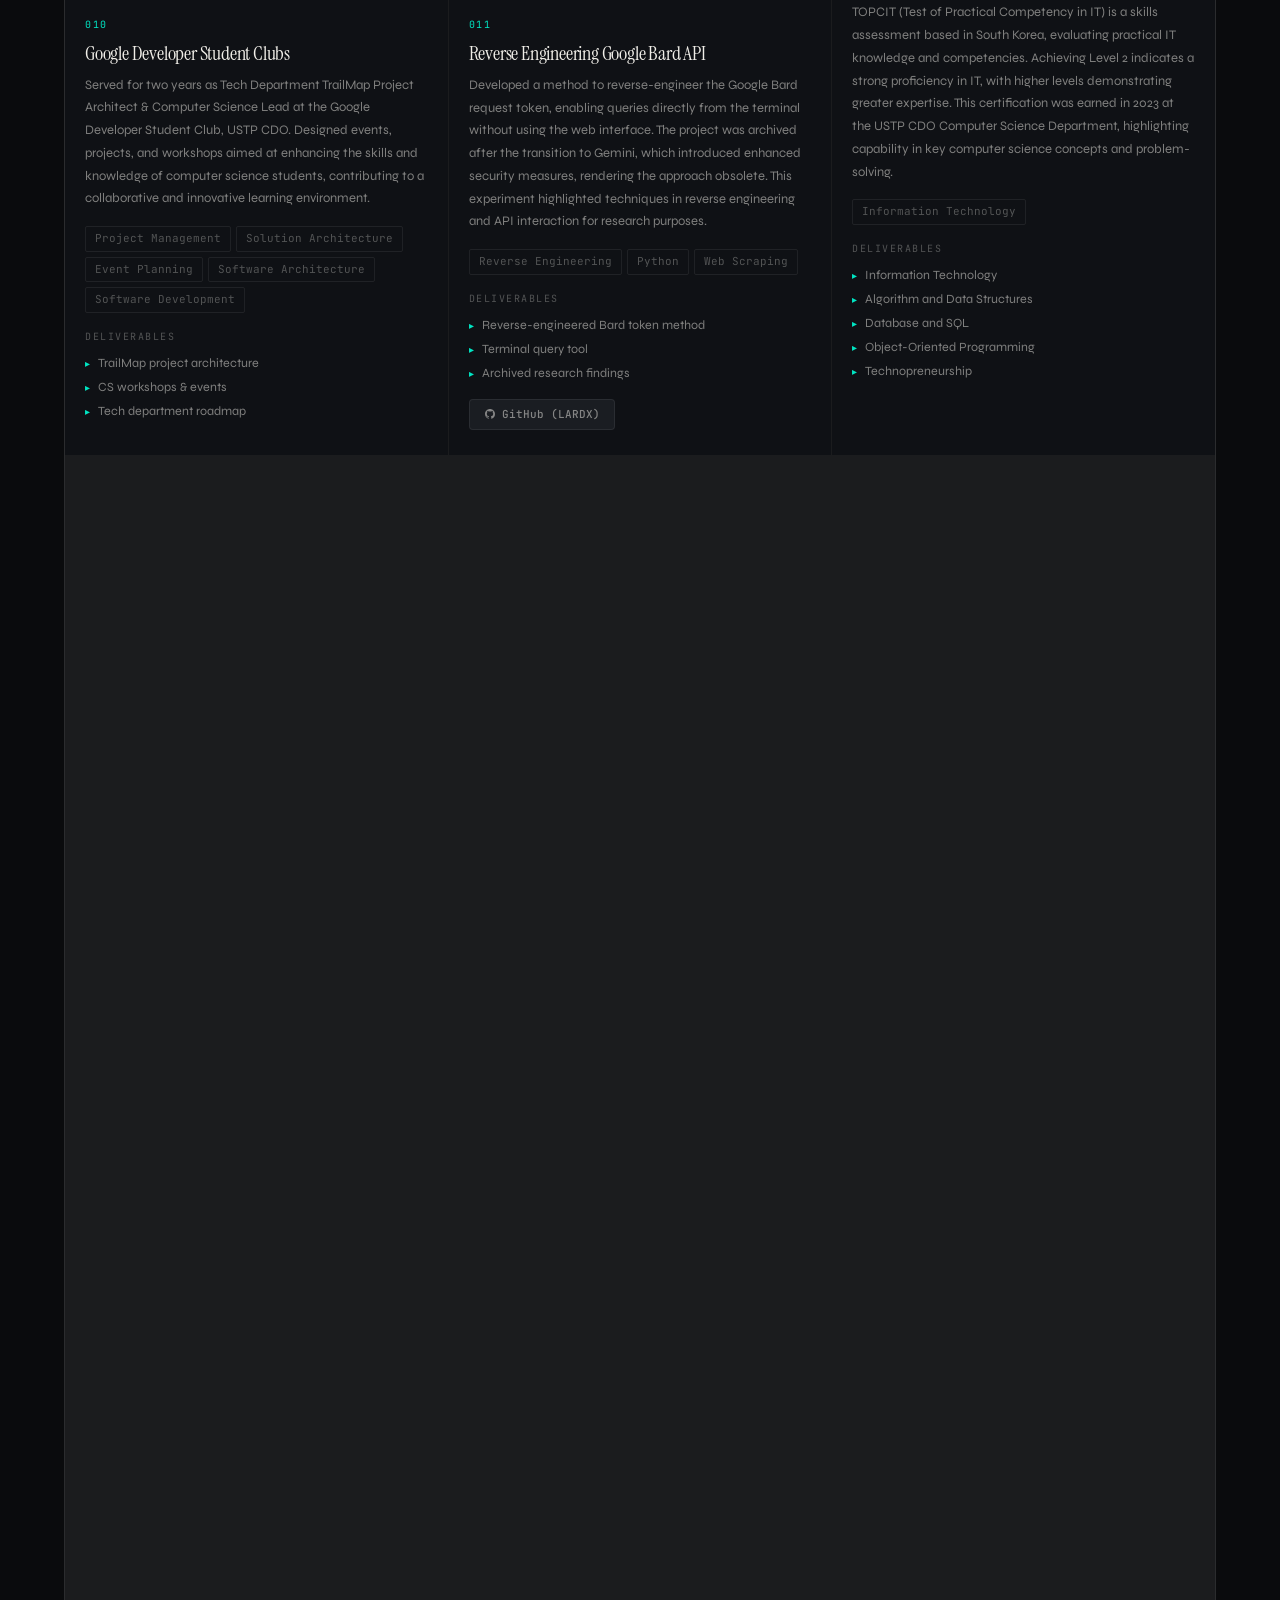
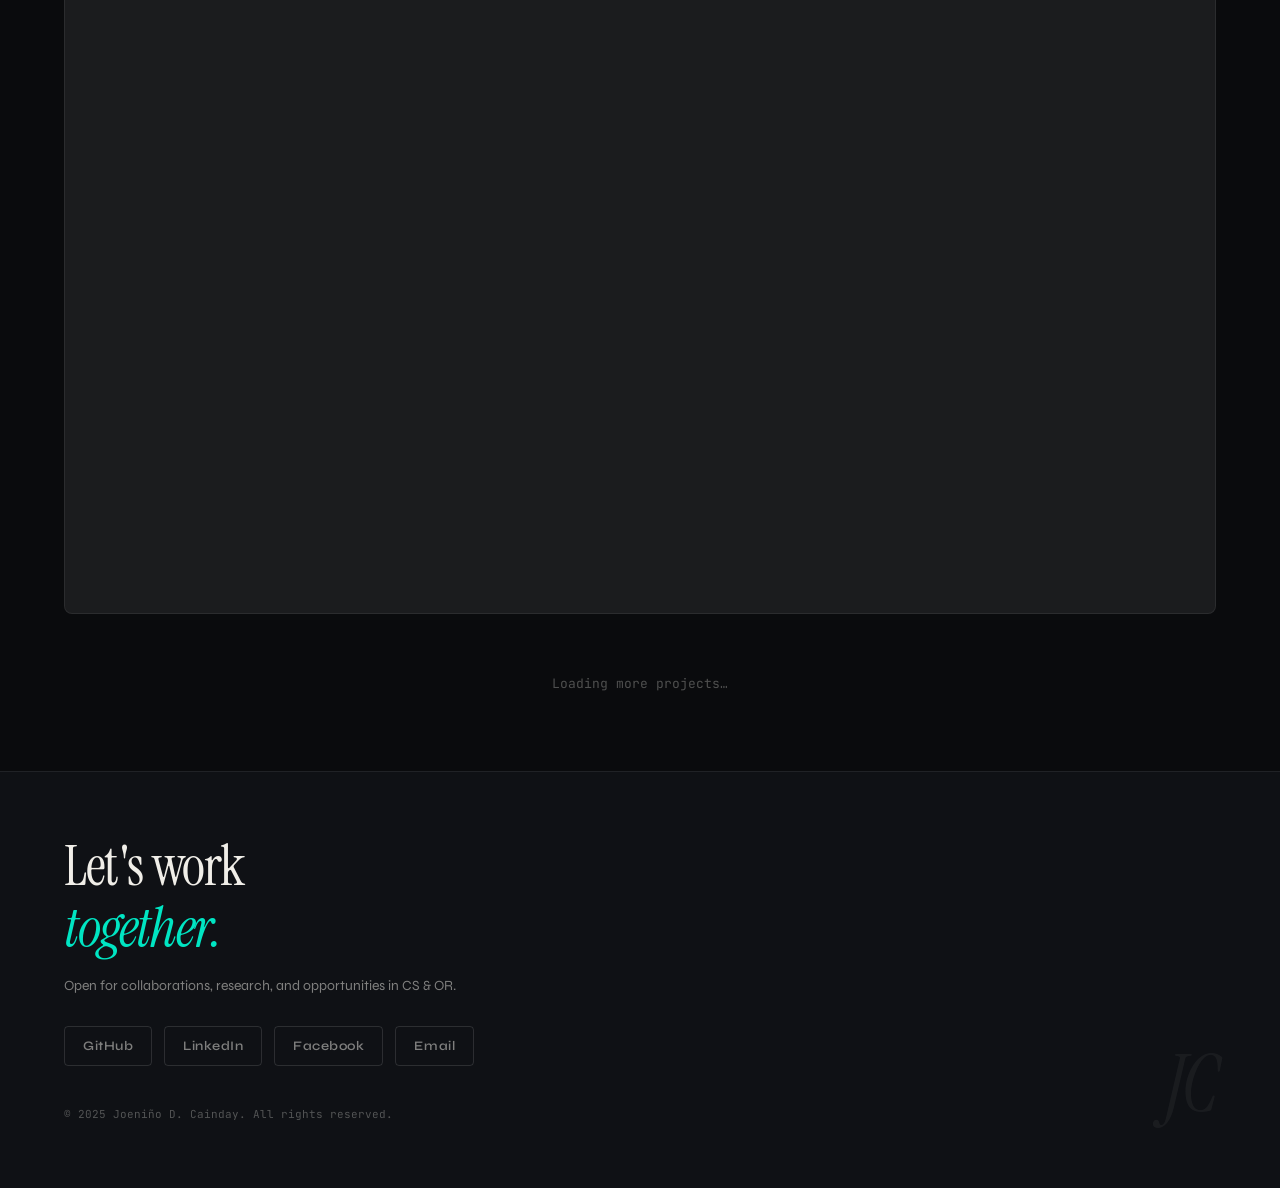
==== commit 2ed59bcf: "feat: add stack" ====
--- a/index.html
+++ b/index.html
@@ -157,10 +157,9 @@
             <div class="skill-cat-label">Core CS</div>
             <div class="skill-tags">
               <span class="skill-tag">Operations Research</span>
-              <span class="skill-tag">COP / CSP</span>
-              <span class="skill-tag">Computational Modelling</span>
-              <span class="skill-tag">Simulation</span>
-              <span class="skill-tag">Optimization</span>
+              <span class="skill-tag">Constraint Satisfaction</span>
+              <span class="skill-tag">Computational Modelling & Simulation</span>
+              <span class="skill-tag">Algorithms & Optimization</span>
             </div>
           </div>
           <div class="skill-cat">
@@ -168,9 +167,8 @@
             <div class="skill-tags">
               <span class="skill-tag">Machine Learning</span>
               <span class="skill-tag">Computer Vision</span>
-              <span class="skill-tag">RAG</span>
-              <span class="skill-tag">PyTorch</span>
-              <span class="skill-tag">OpenCV</span>
+              <span class="skill-tag">Large Language Models</span>
+              <span class="skill-tag">Neural Networks</span>
             </div>
           </div>
           <div class="skill-cat">
@@ -179,19 +177,21 @@
               <span class="skill-tag">Web Dev</span>
               <span class="skill-tag">Mobile Dev</span>
               <span class="skill-tag">SQL / NoSQL</span>
-              <span class="skill-tag">SSR</span>
-              <span class="skill-tag">IoT</span>
+              <span class="skill-tag">Internet of Things</span>
+              <span class="skill-tag">Server-Side Rendering</span>
+              <span class="skill-tag">Serverless and Cloud Computing</span>
+              <span class="skill-tag">Cybersecurity</span>
               <span class="skill-tag">Distributed Computing</span>
               <span class="skill-tag">Web Scraping</span>
-              <span class="skill-tag">CTF</span>
+              <span class="skill-tag">Capture the Flag</span>
             </div>
           </div>
           <div class="skill-cat">
             <div class="skill-cat-label">Geospatial</div>
             <div class="skill-tags">
-              <span class="skill-tag">GIS</span>
+              <span class="skill-tag">Geographic Information Systems</span>
               <span class="skill-tag">Photogrammetry</span>
-              <span class="skill-tag">3D GIS</span>
+              <span class="skill-tag">3D Rendering</span>
             </div>
           </div>
         </div>
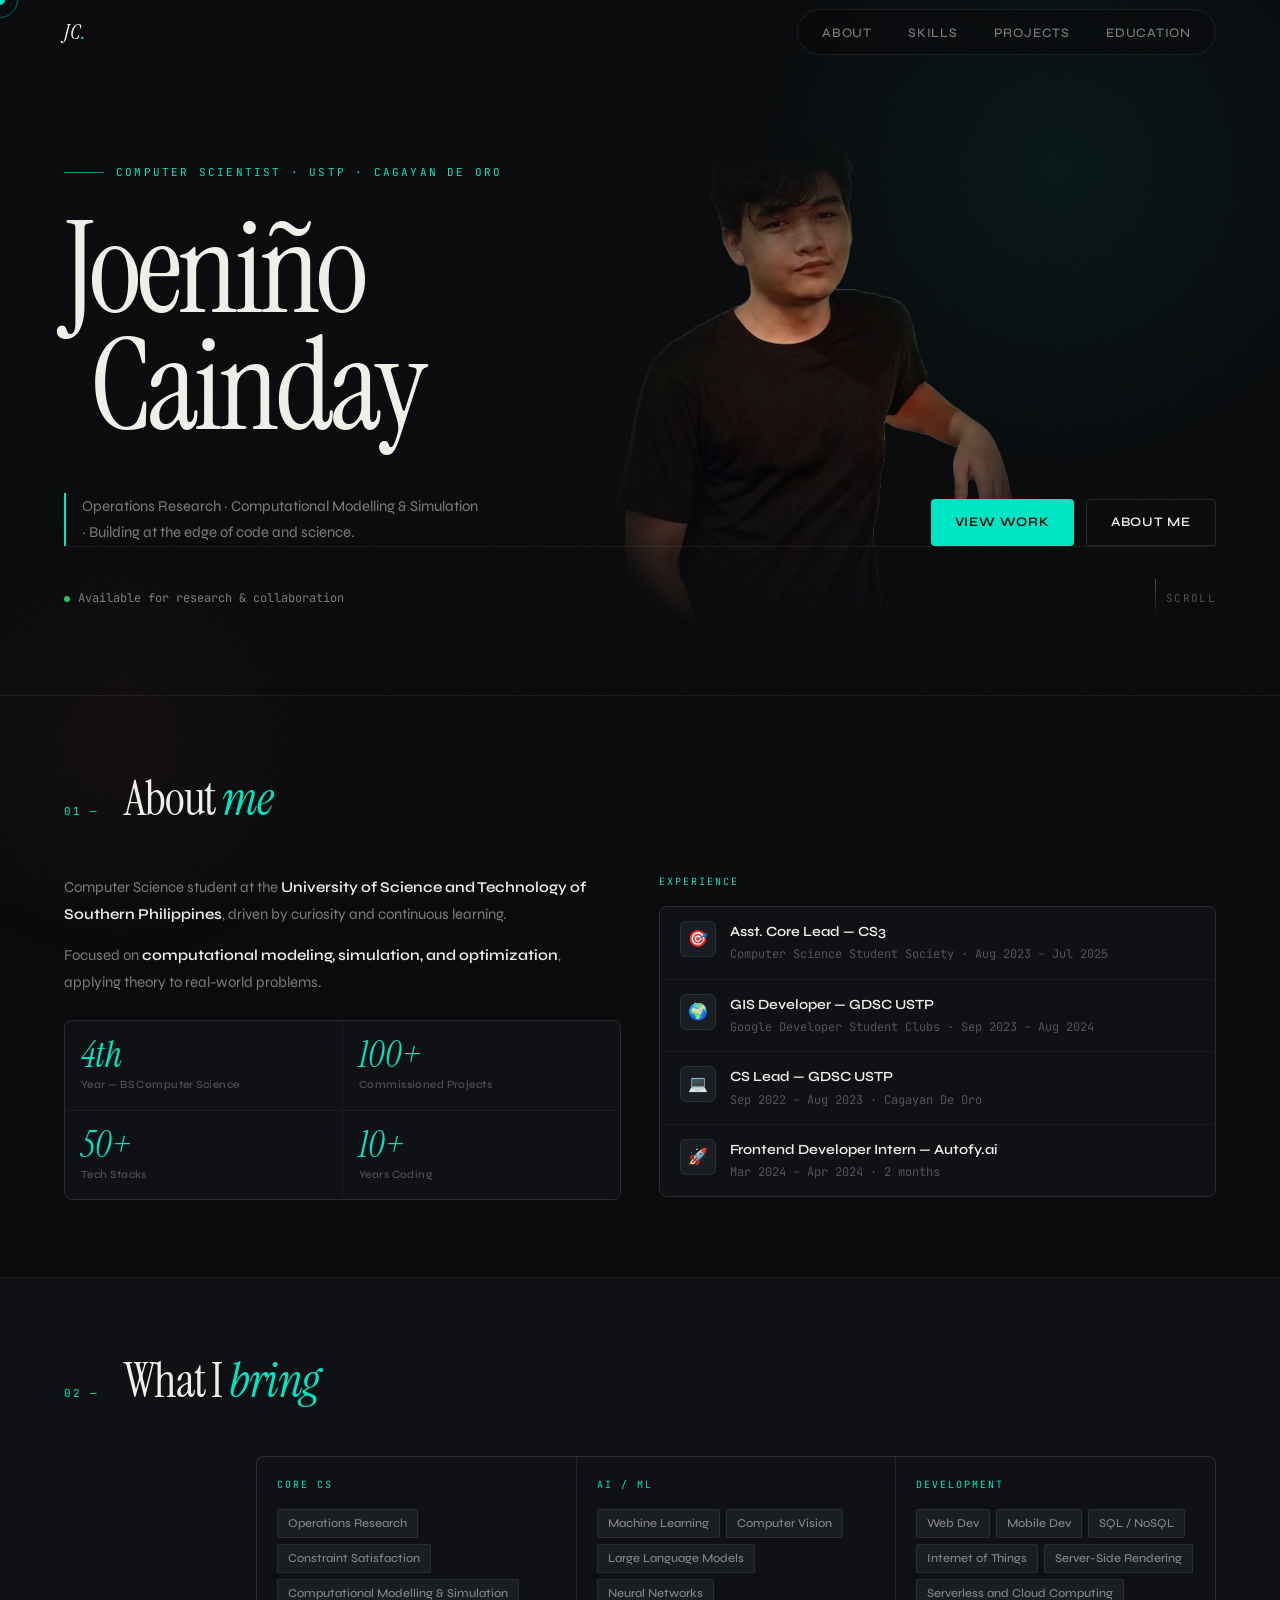
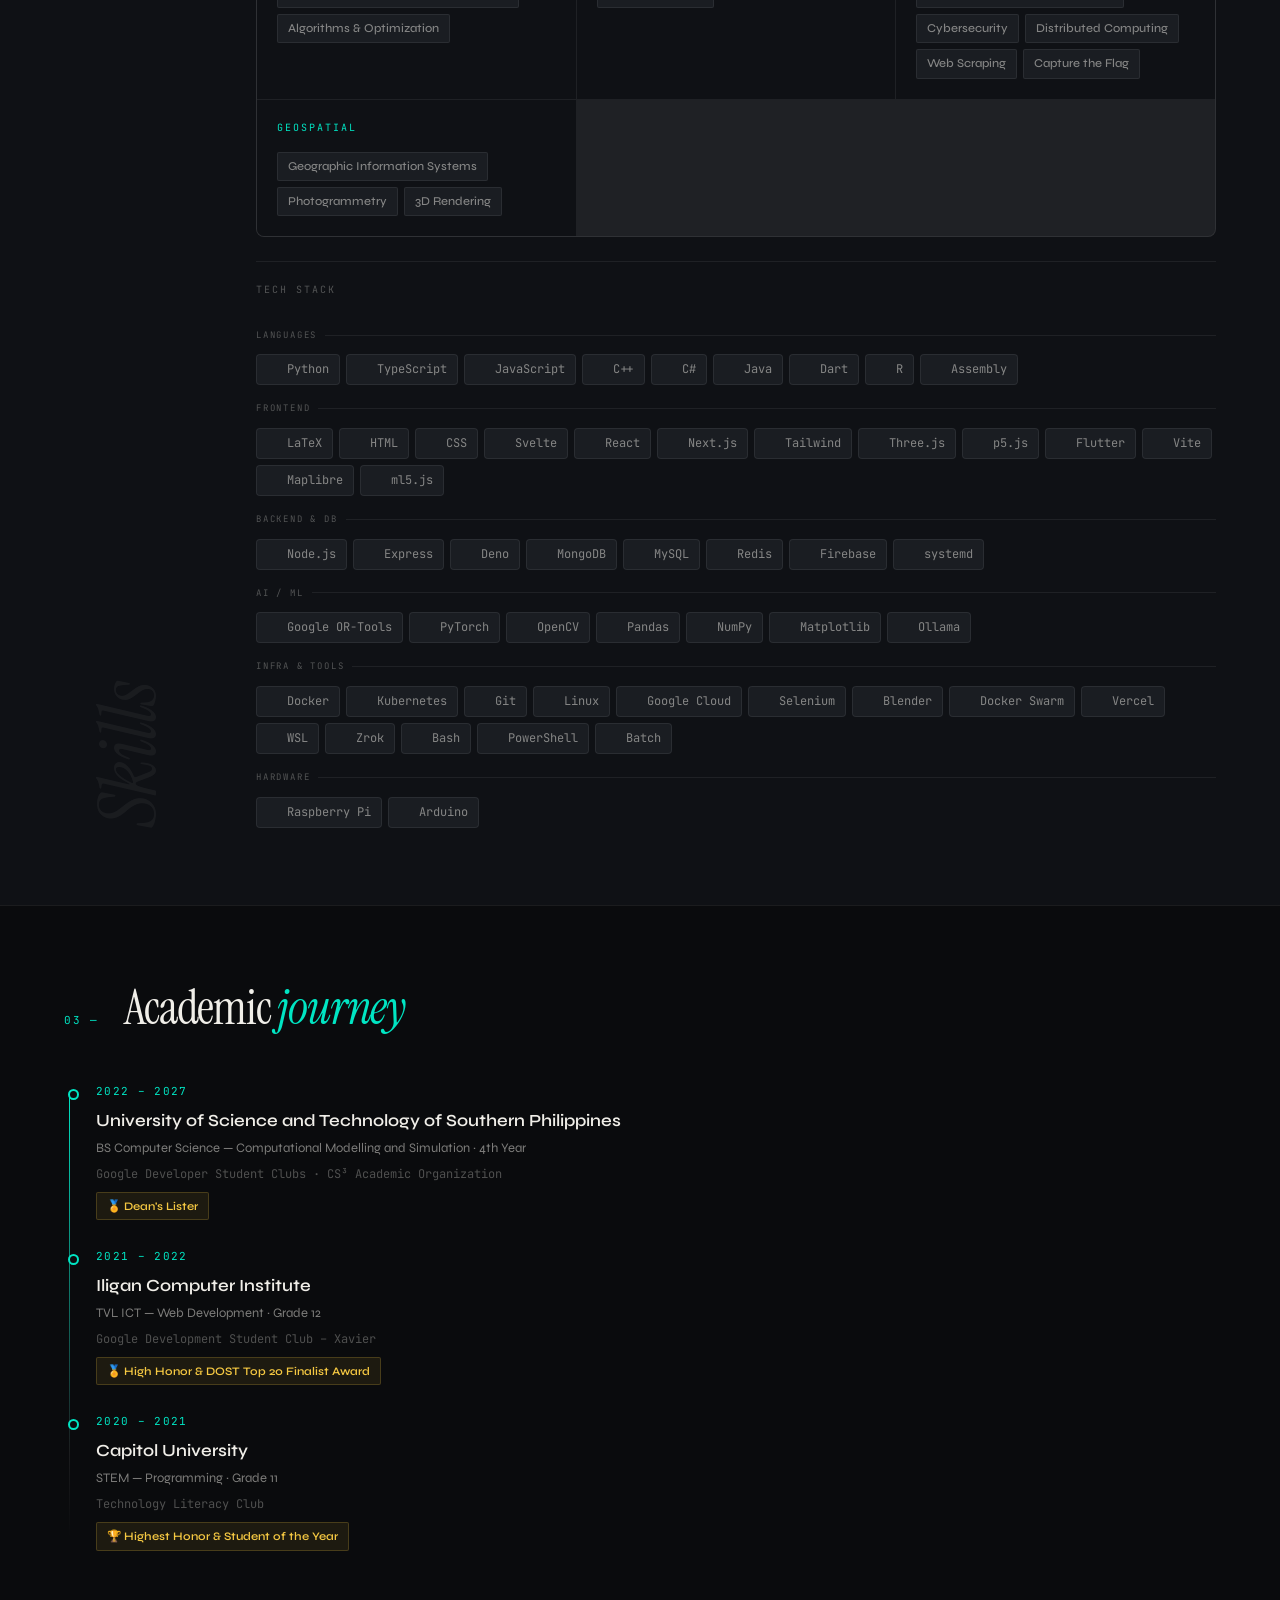
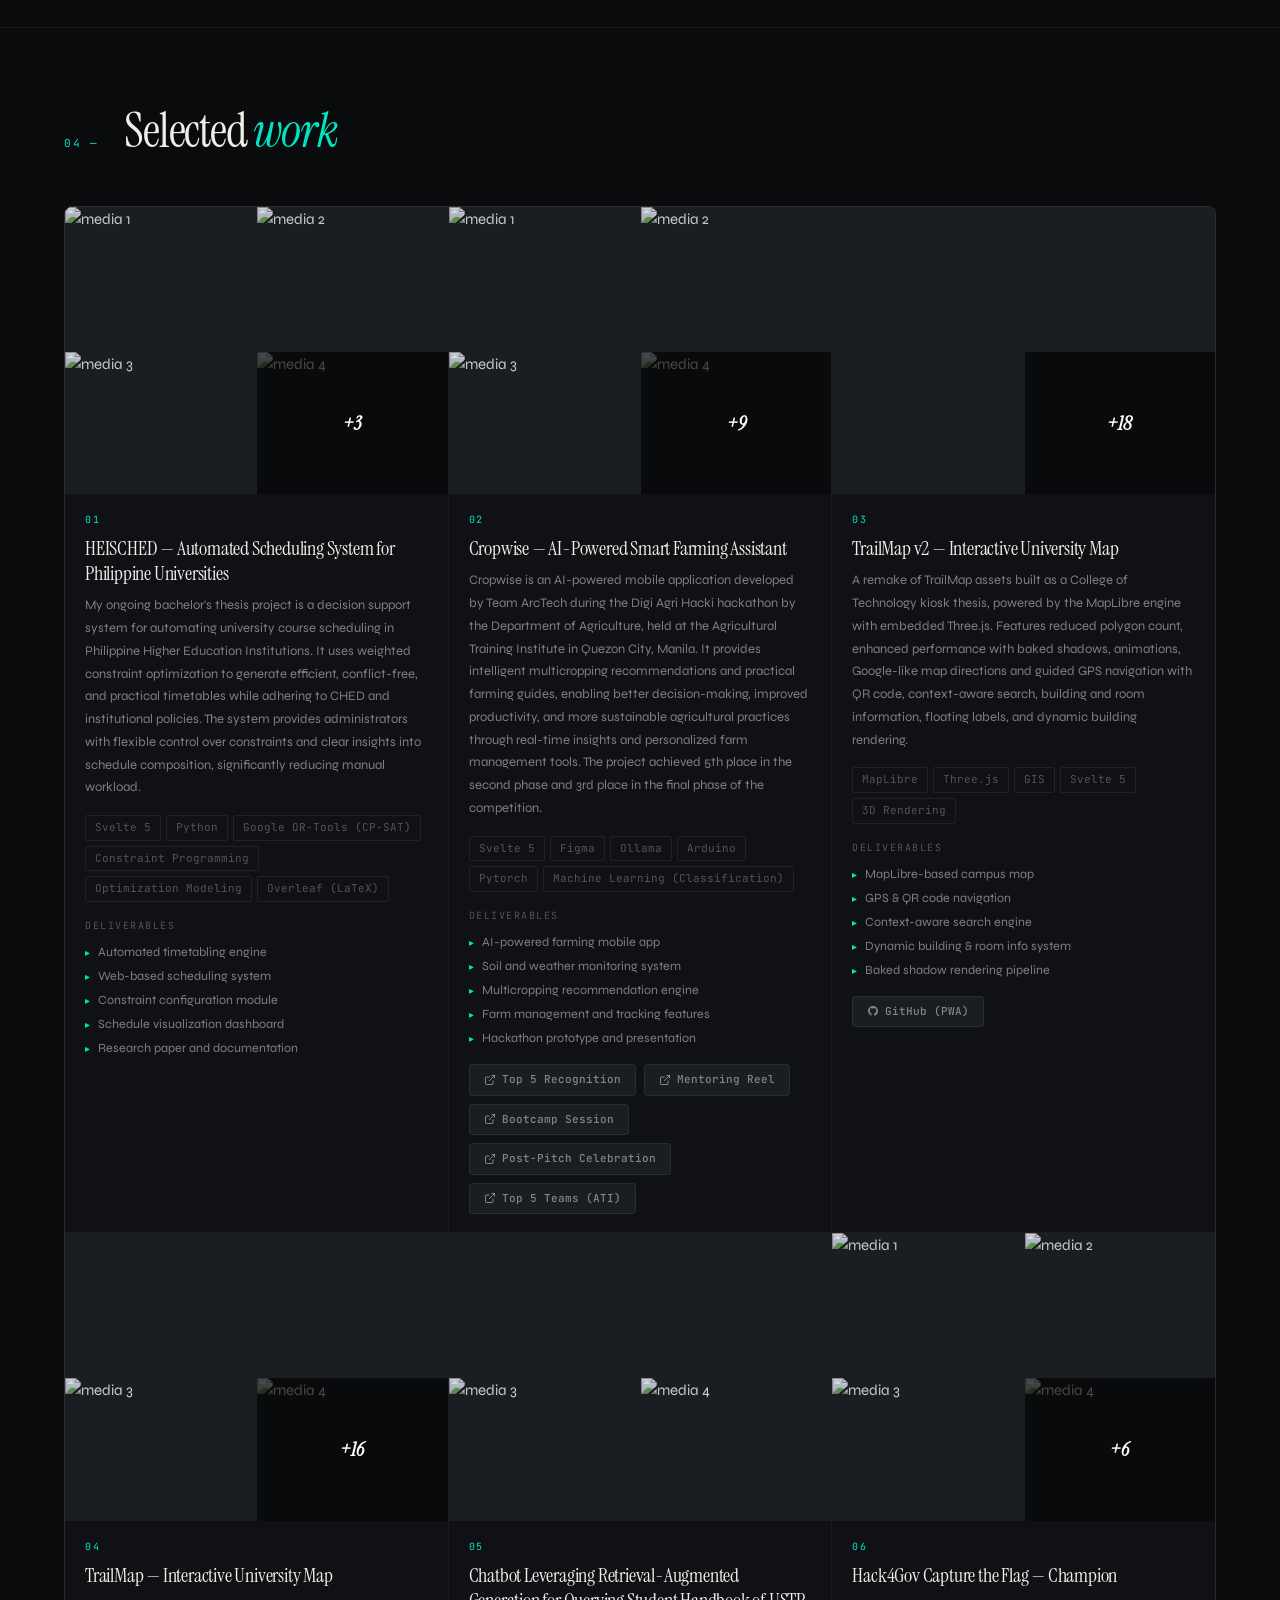
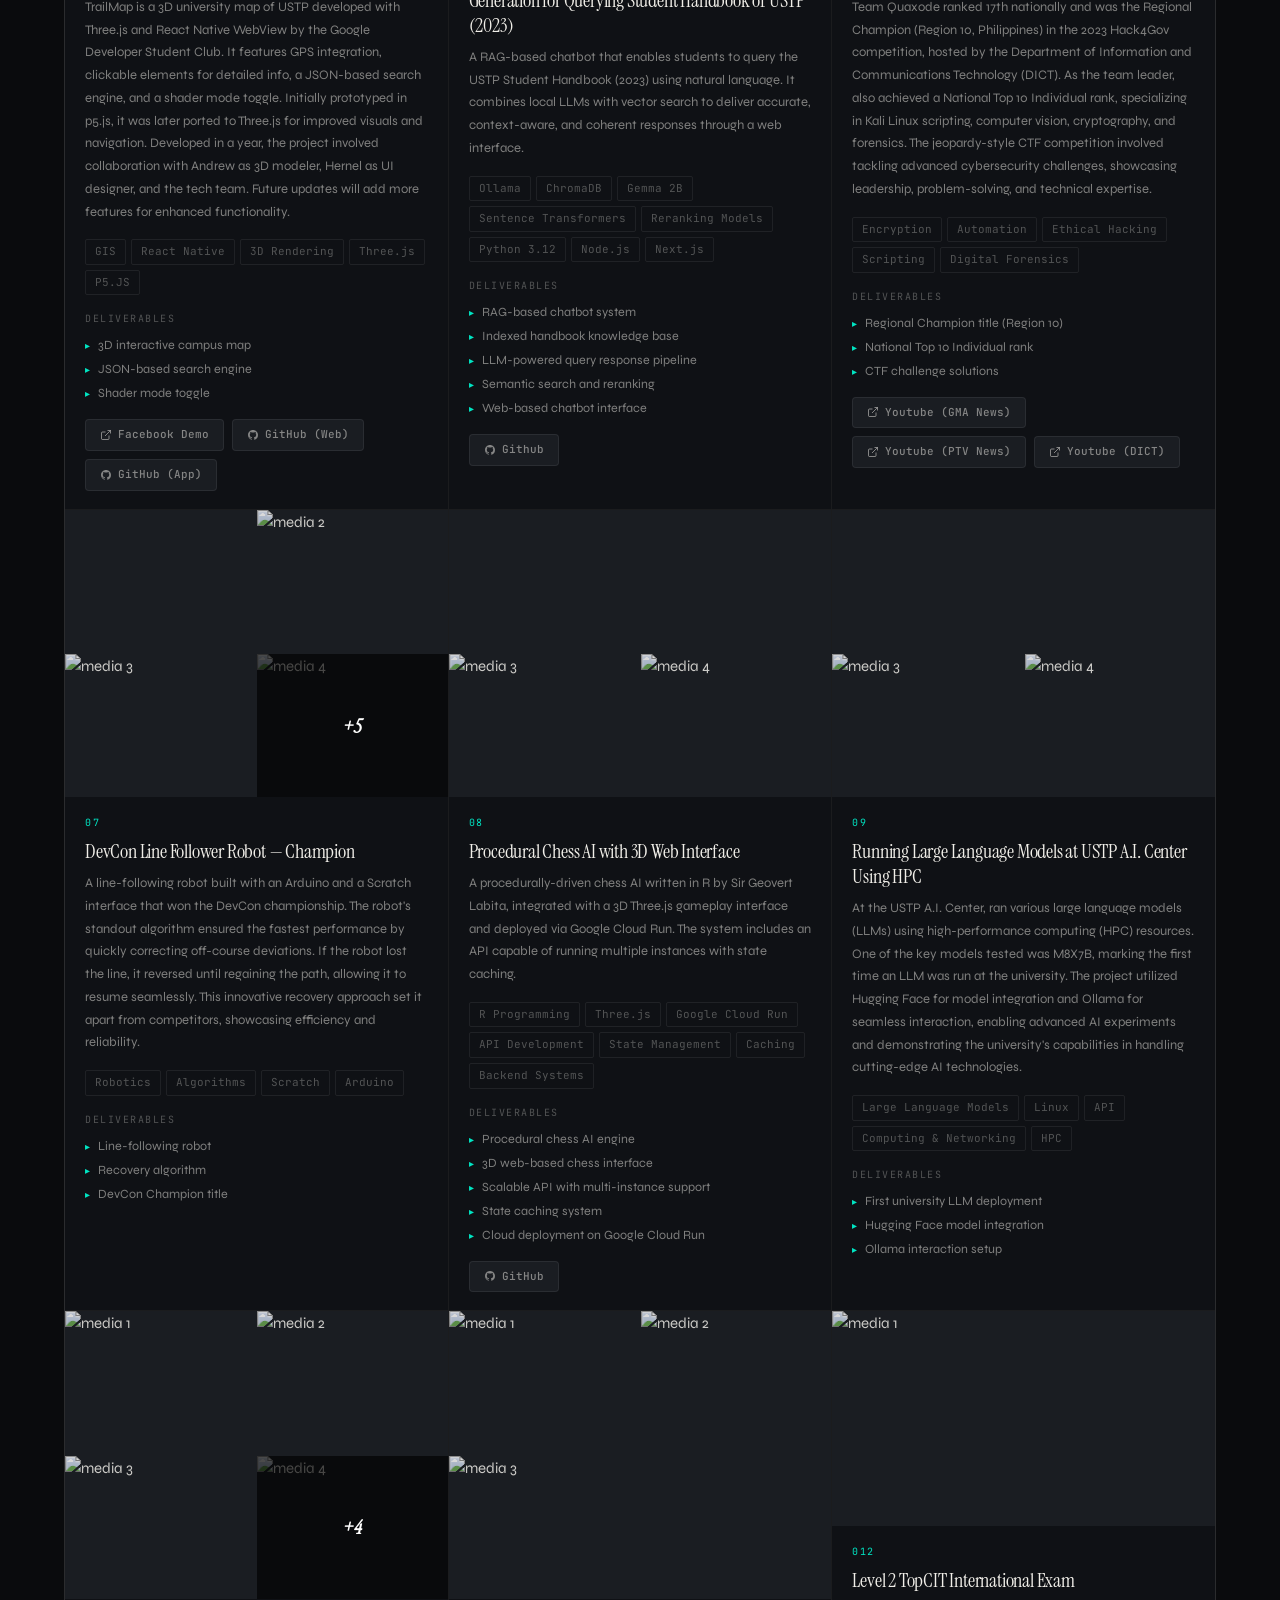
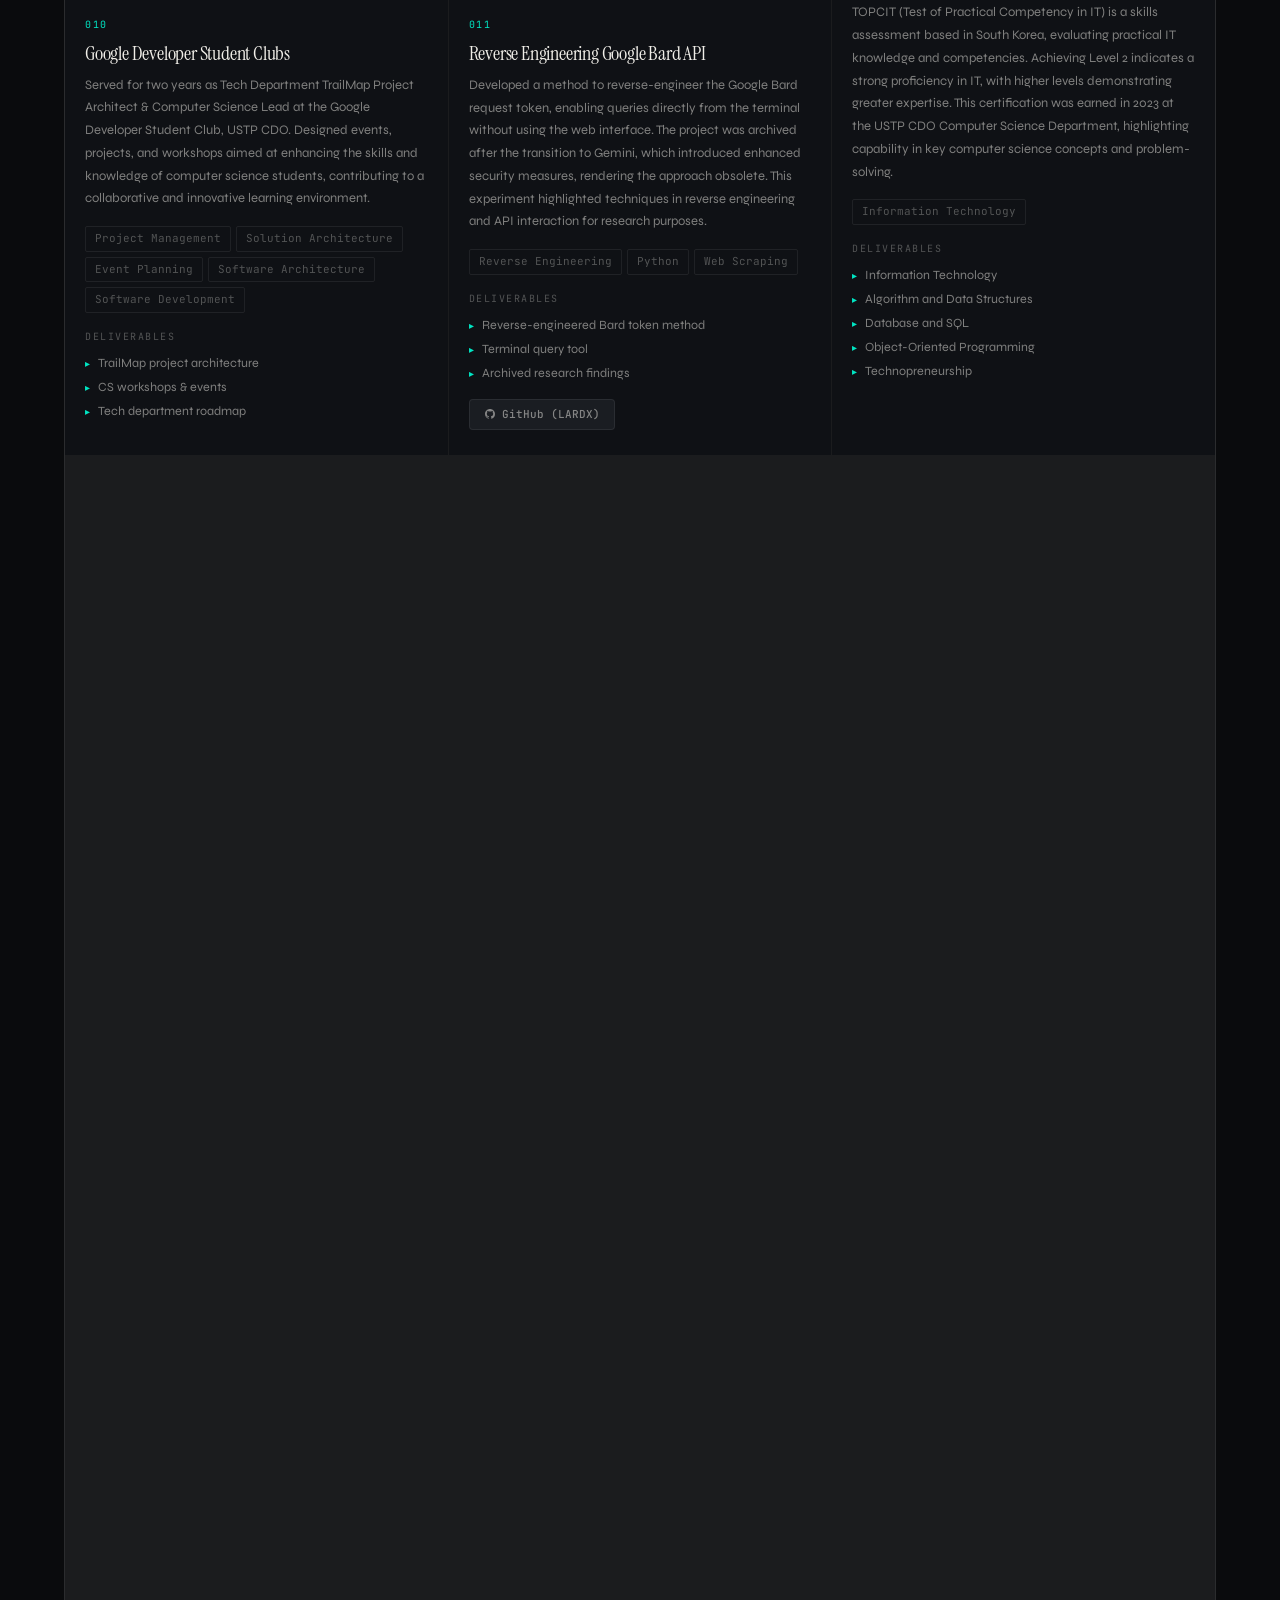
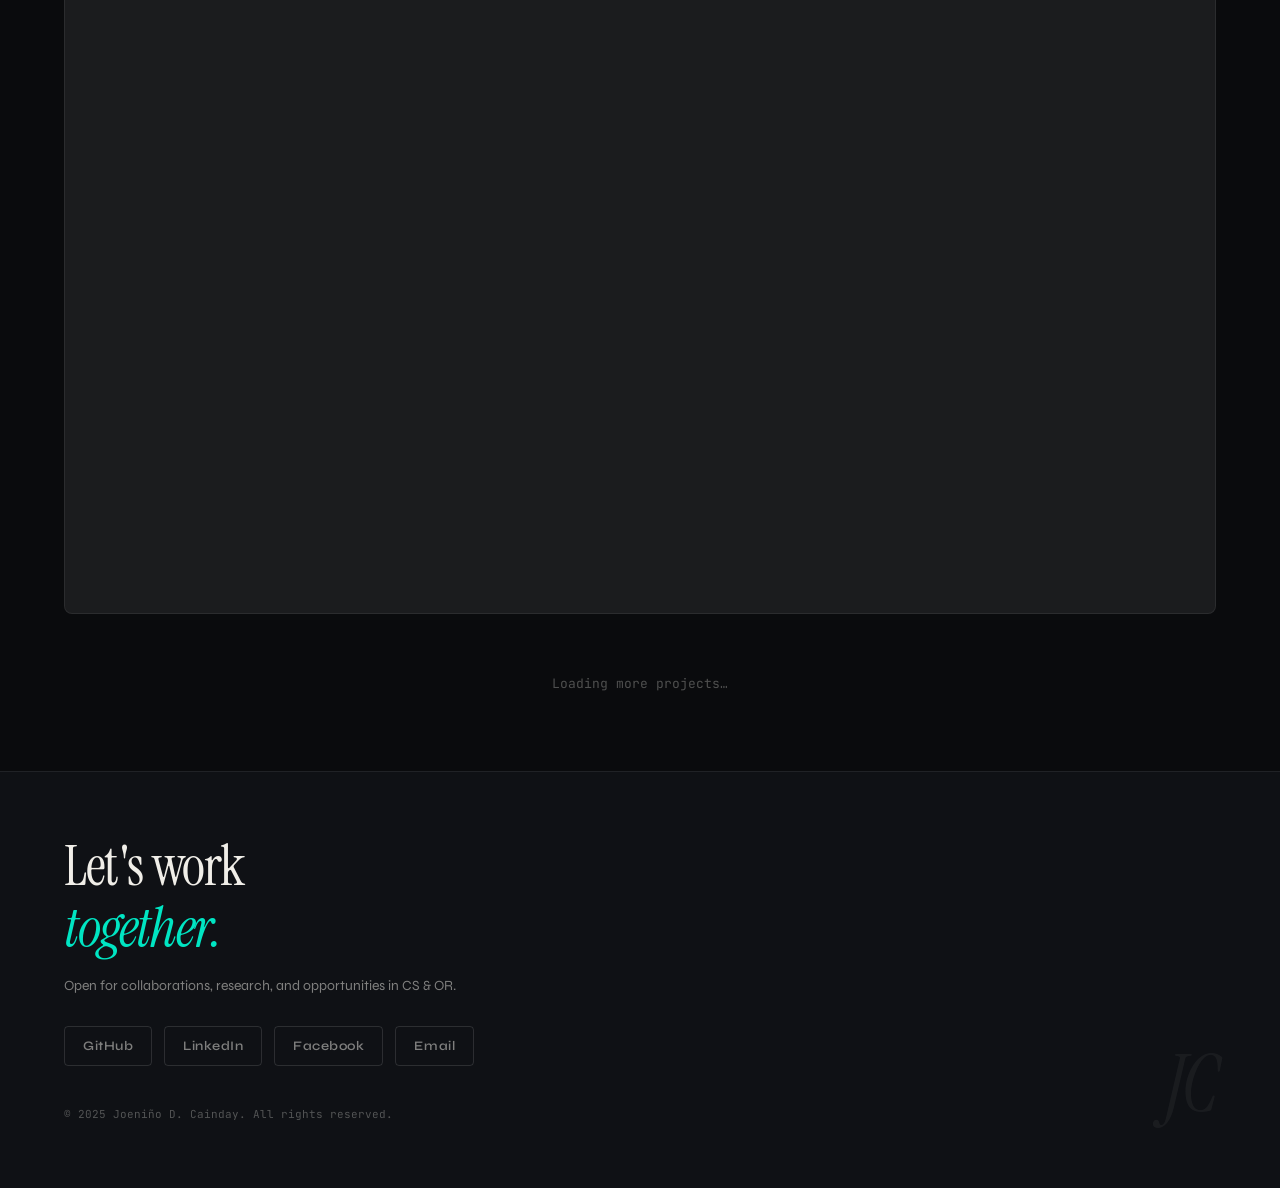
==== commit 3b1c12c6: "feat: validated some info and fix sidebar" ====
--- a/index.html
+++ b/index.html
@@ -130,7 +130,7 @@
         <div class="exp-item">
           <div class="exp-icon">🚀</div>
           <div>
-            <div class="exp-title">Software Developer Intern — Autofy.ai</div>
+            <div class="exp-title">Frontend Developer Intern — Autofy.ai</div>
             <div class="exp-meta">Mar 2024 – Apr 2024 · 2 months</div>
           </div>
         </div>
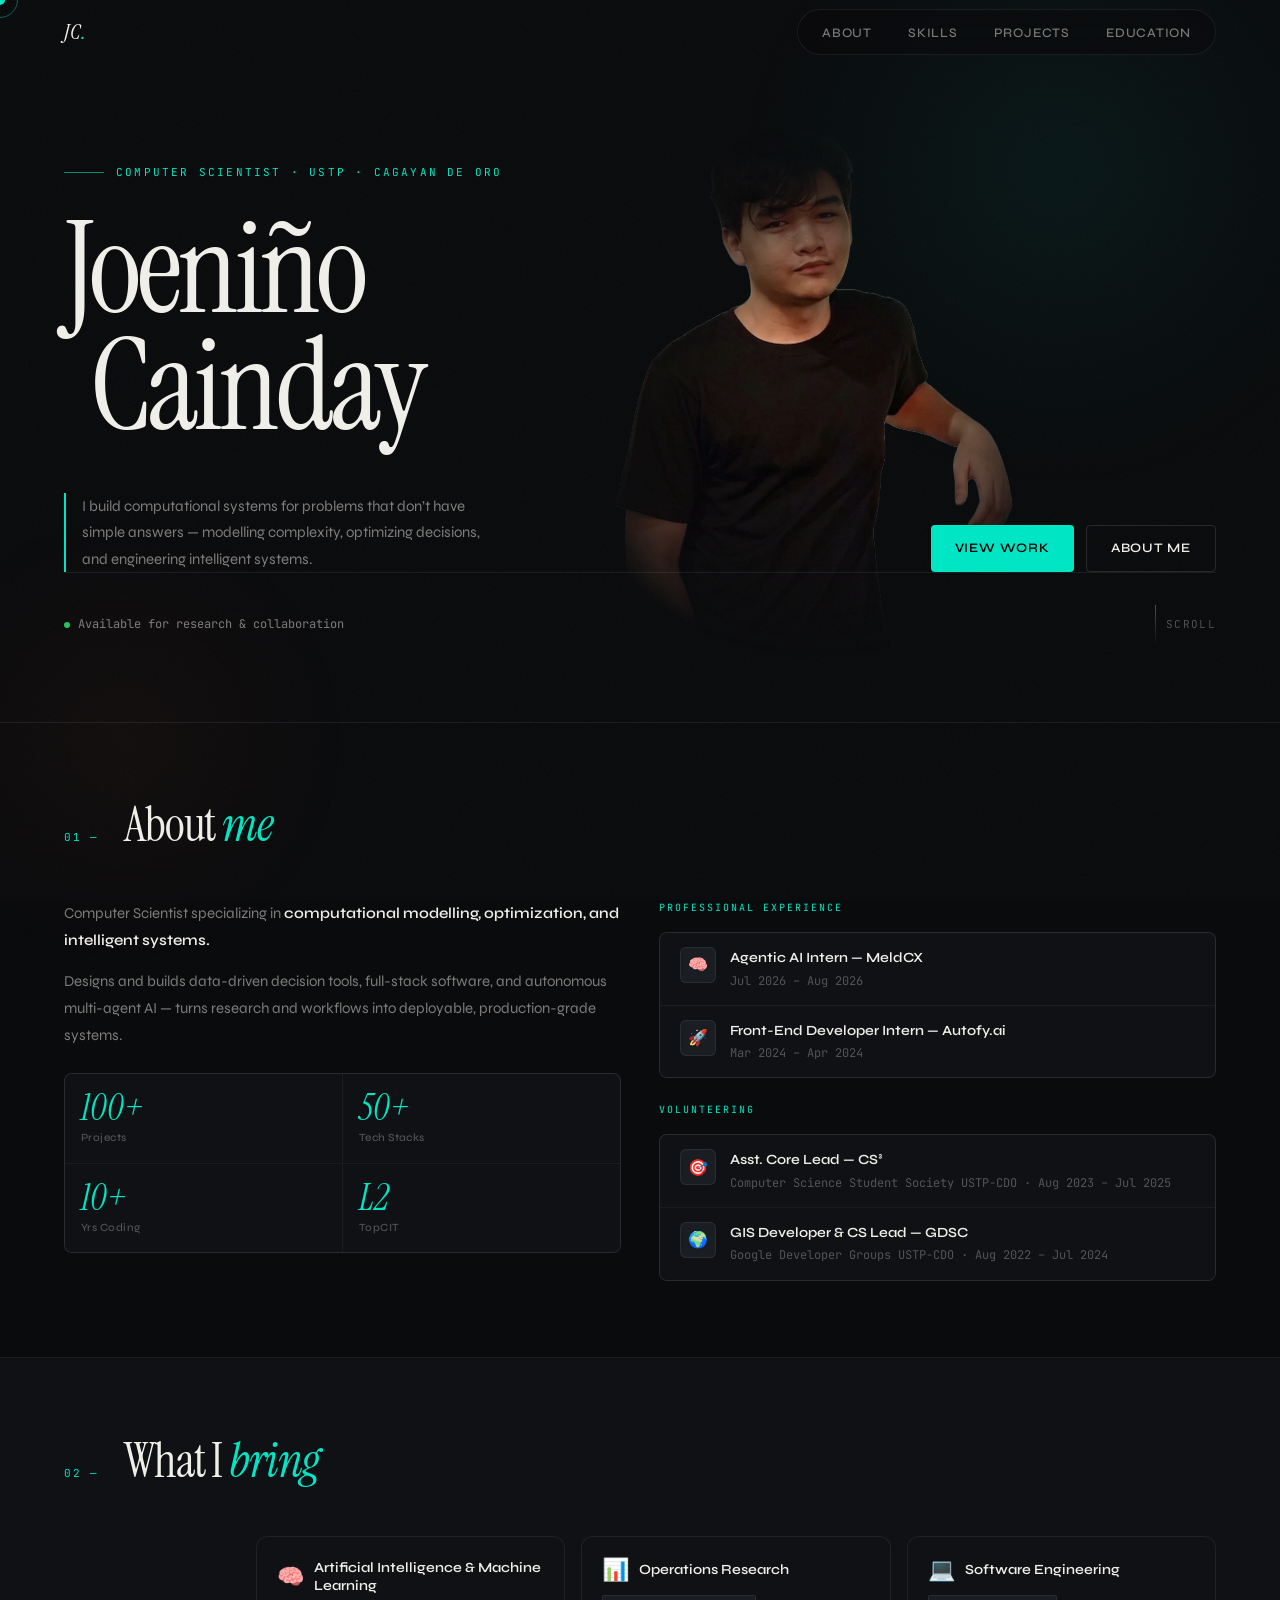
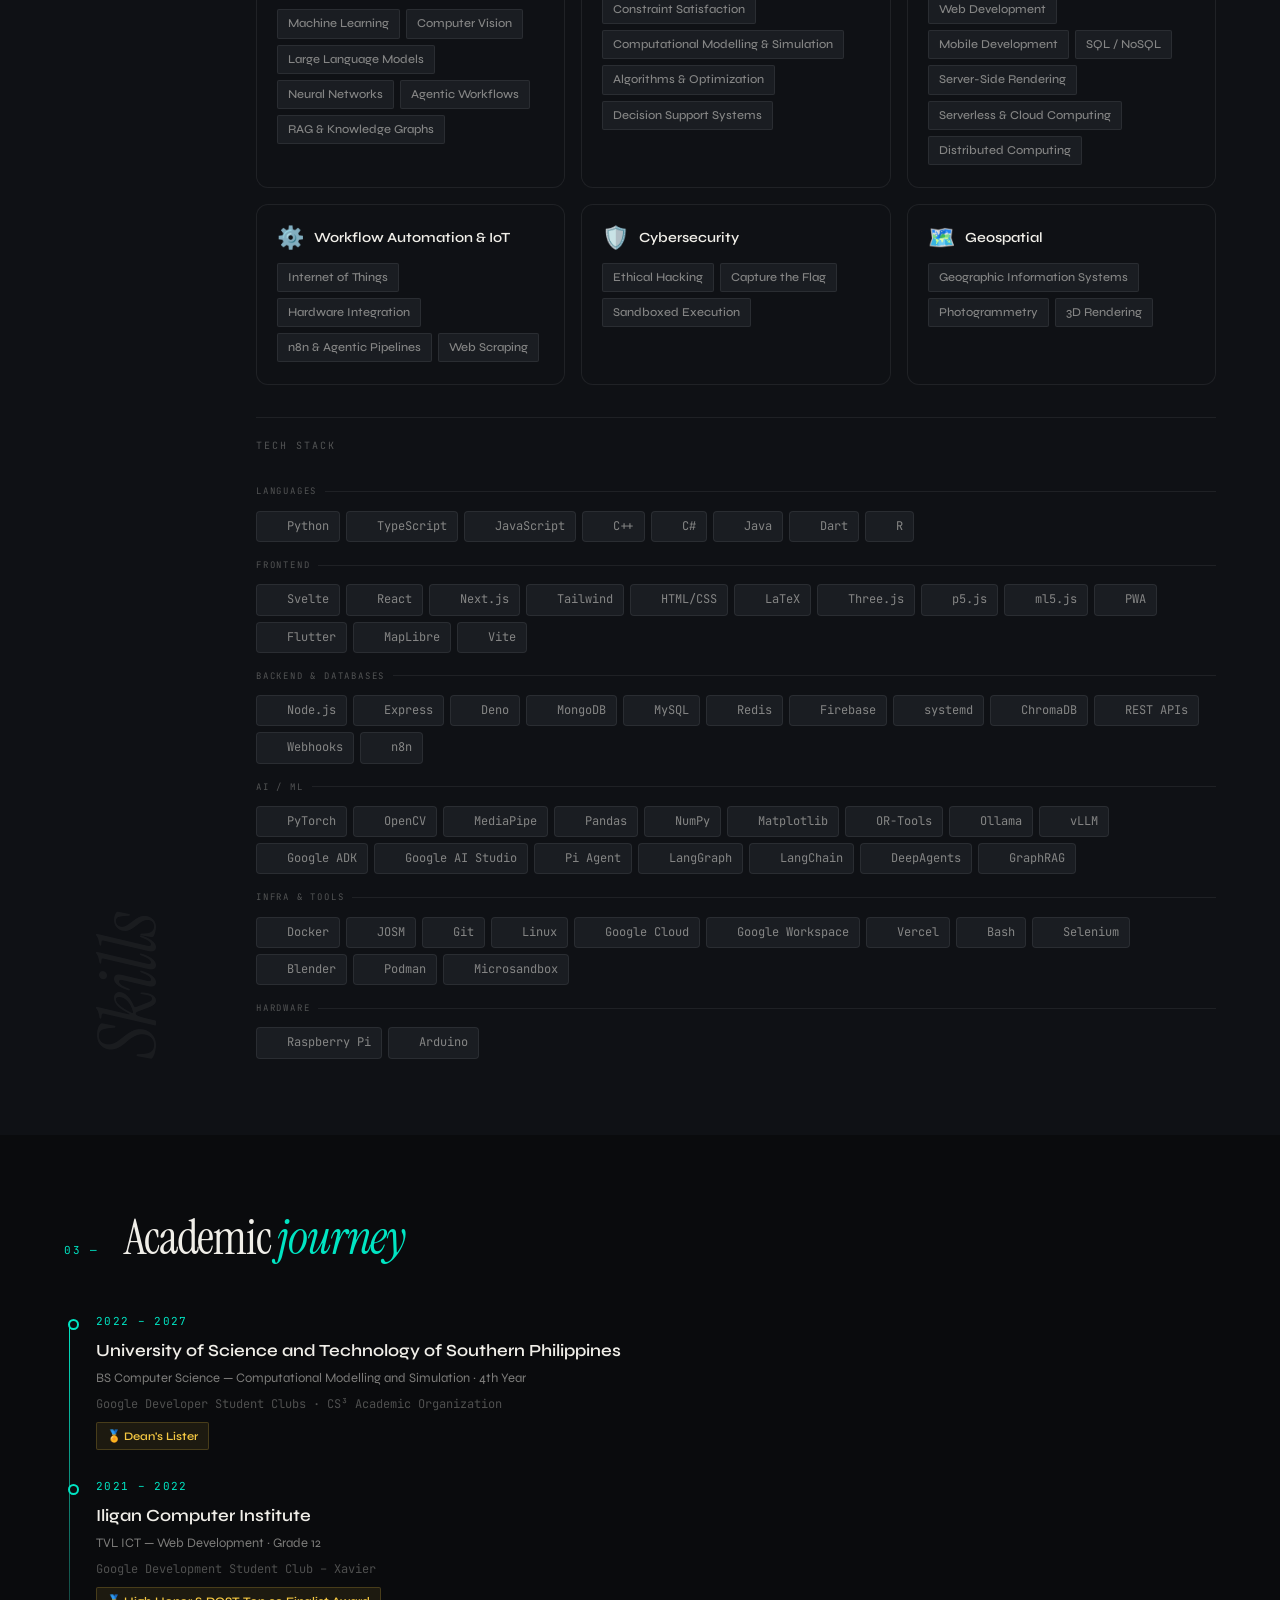
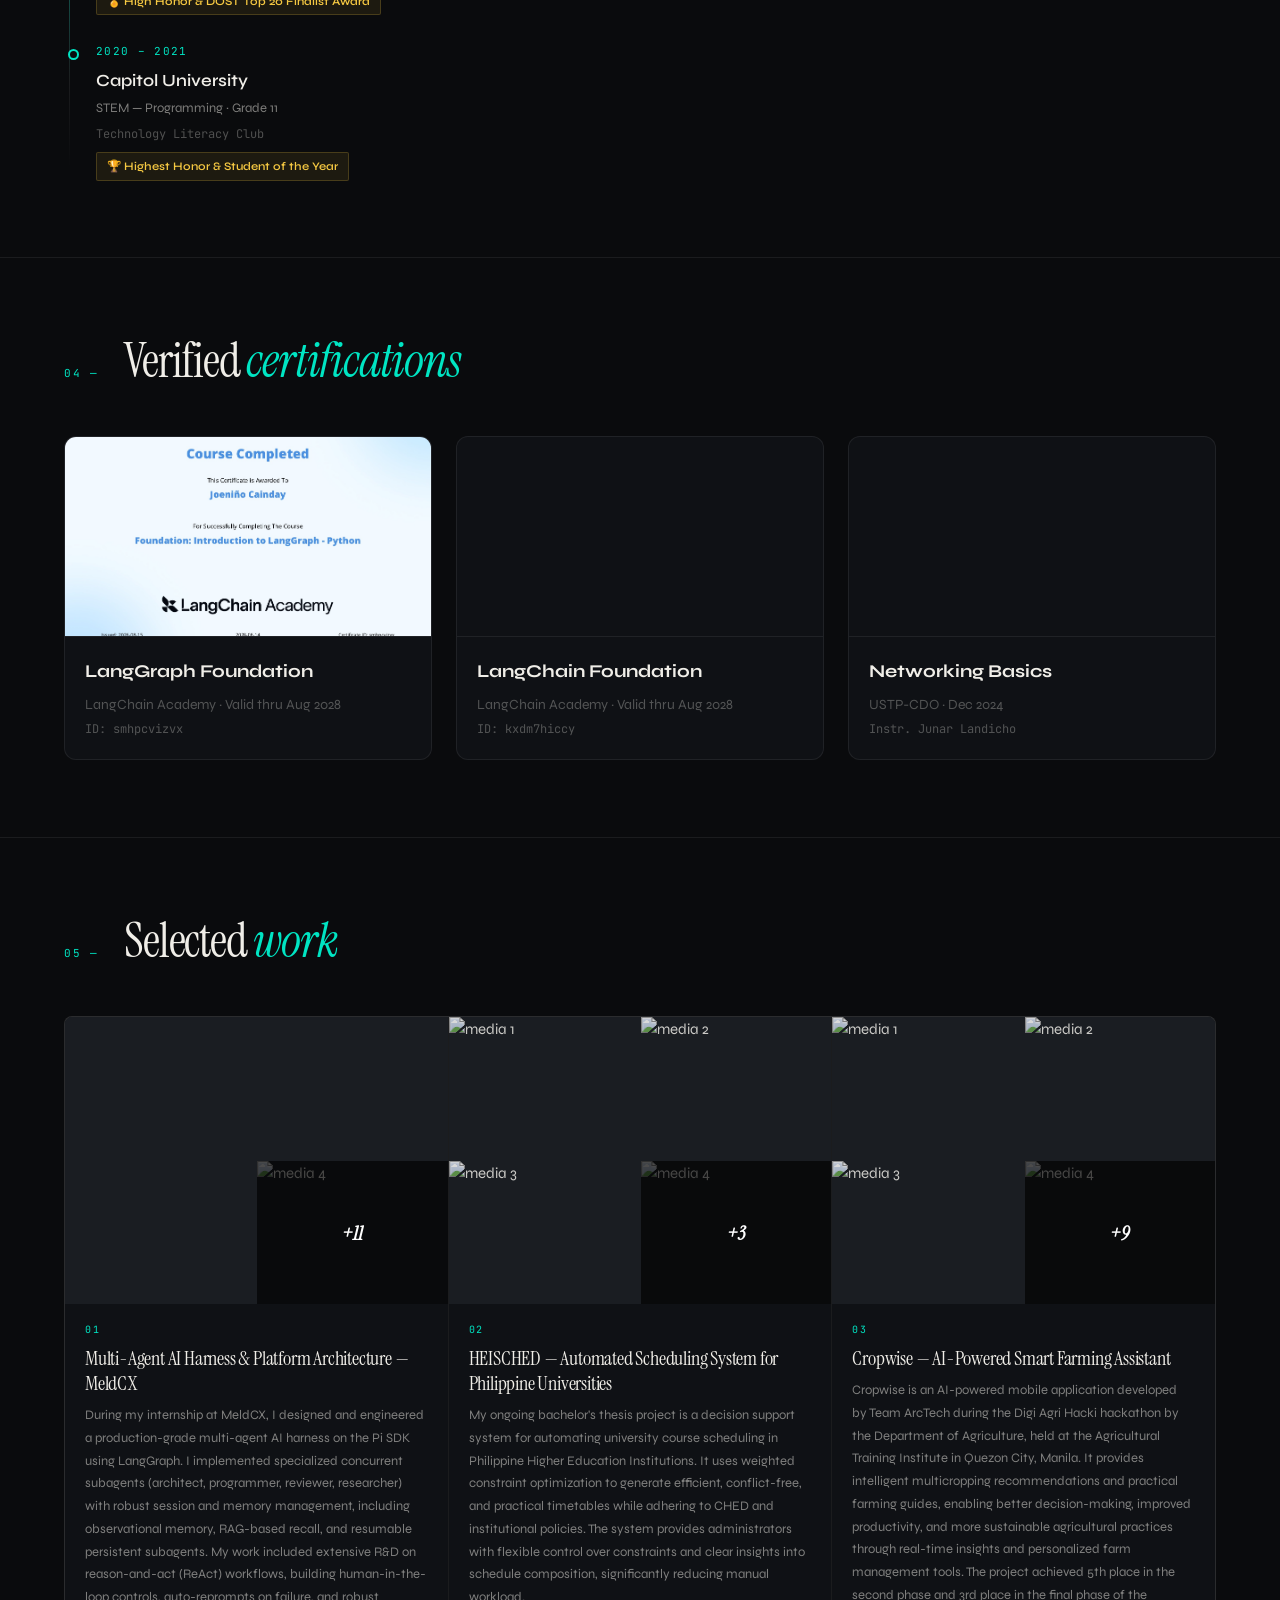
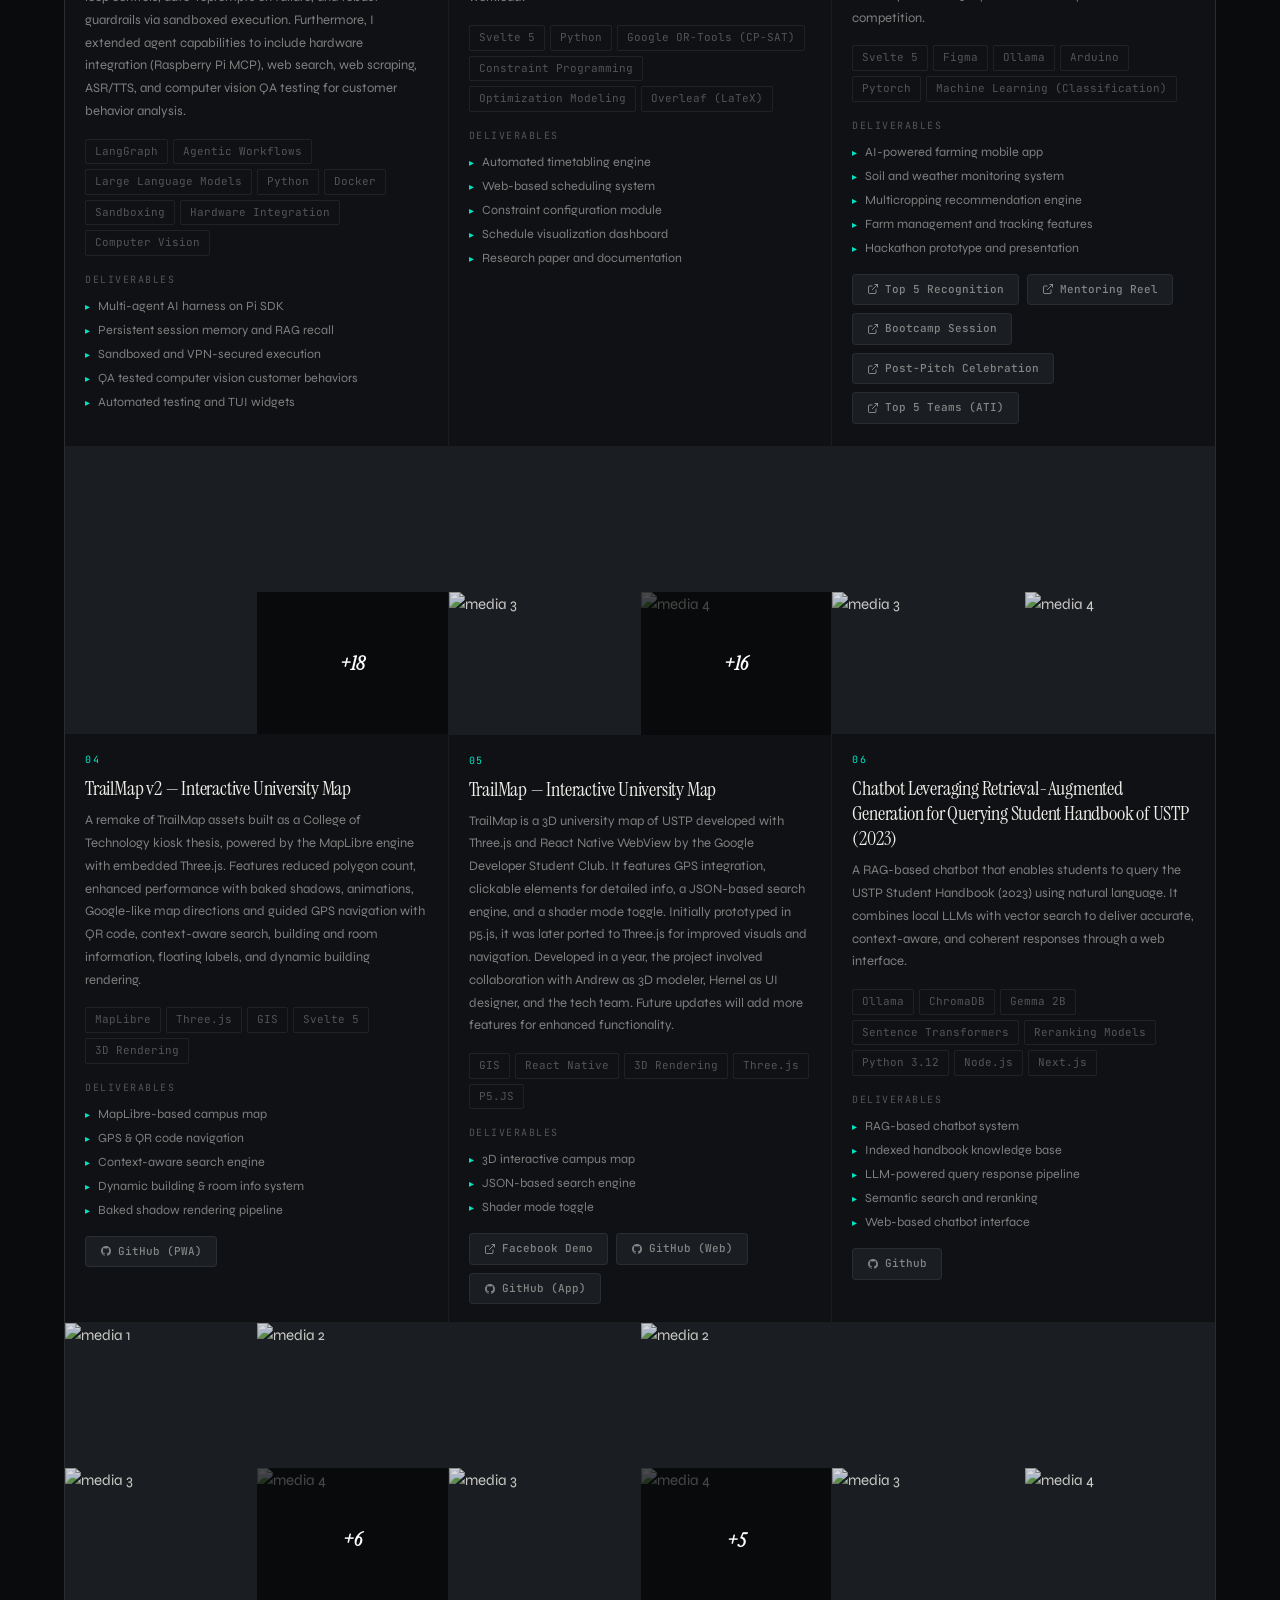
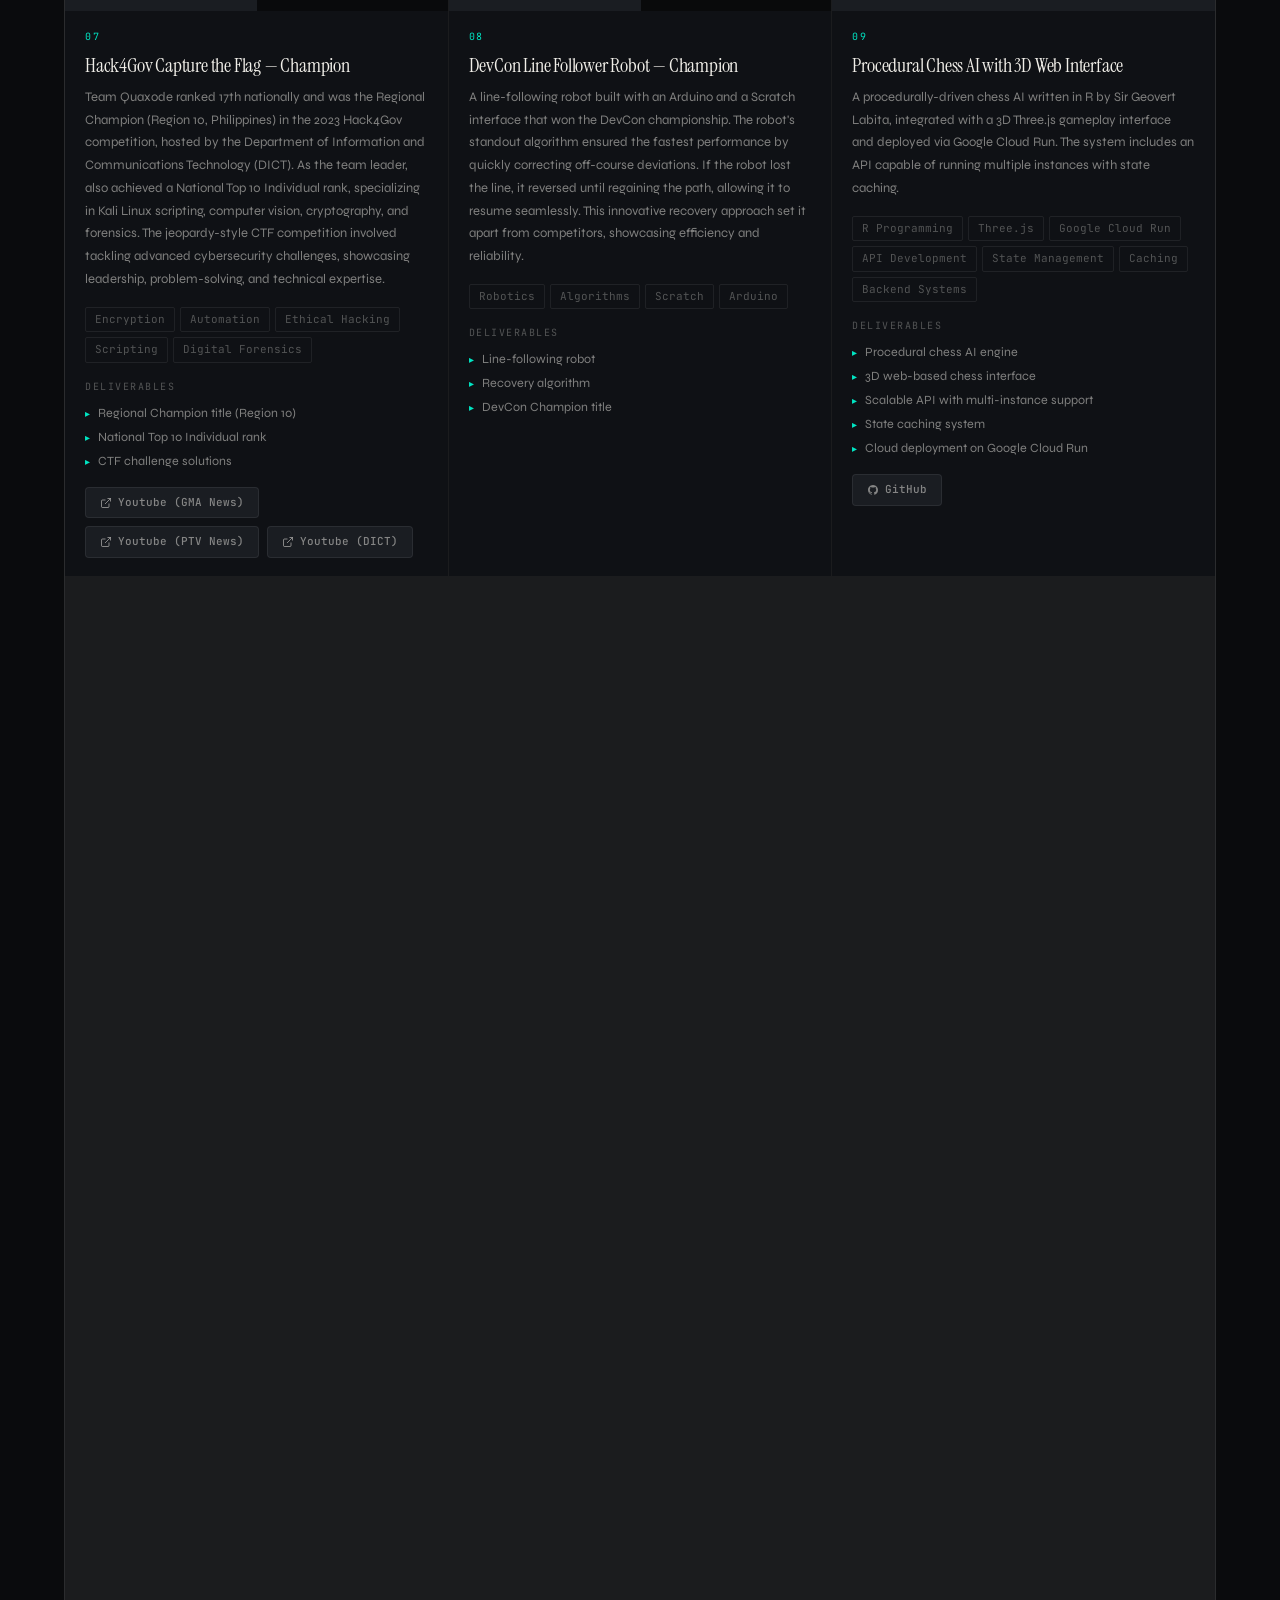
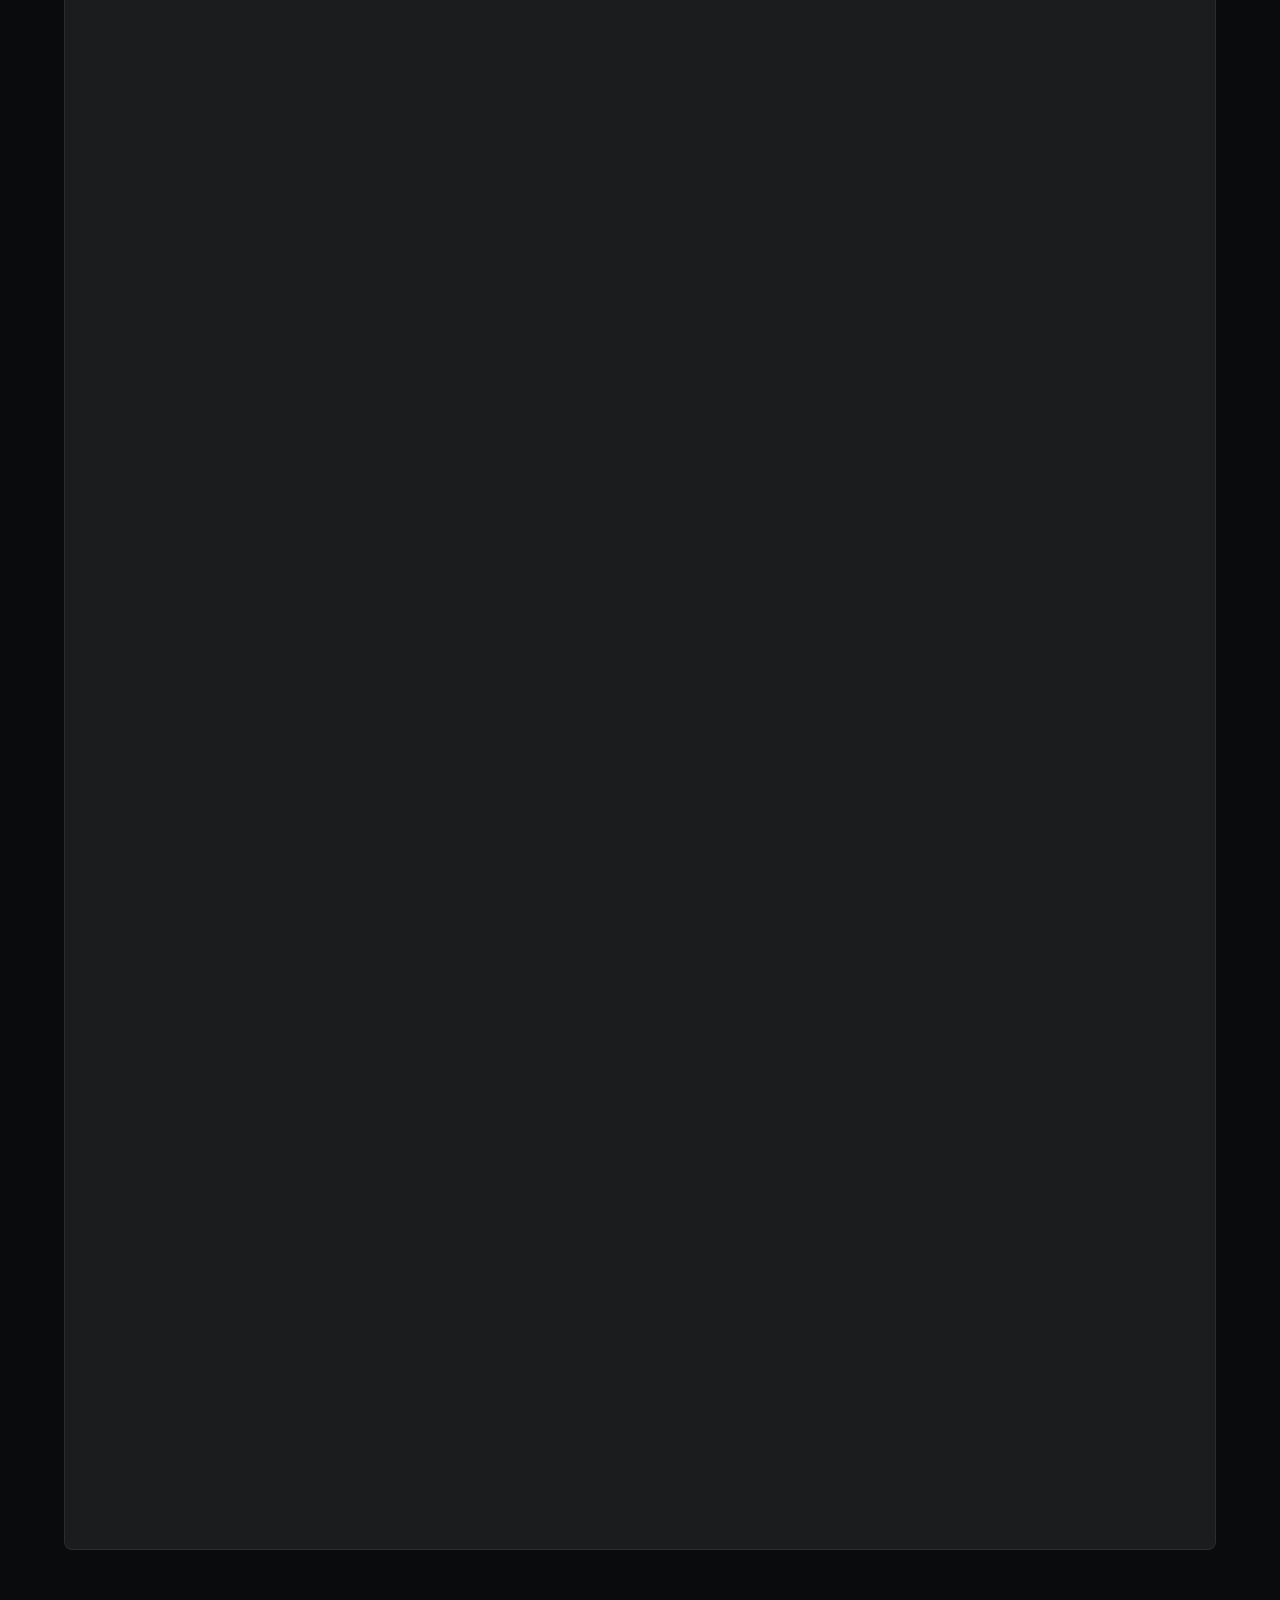
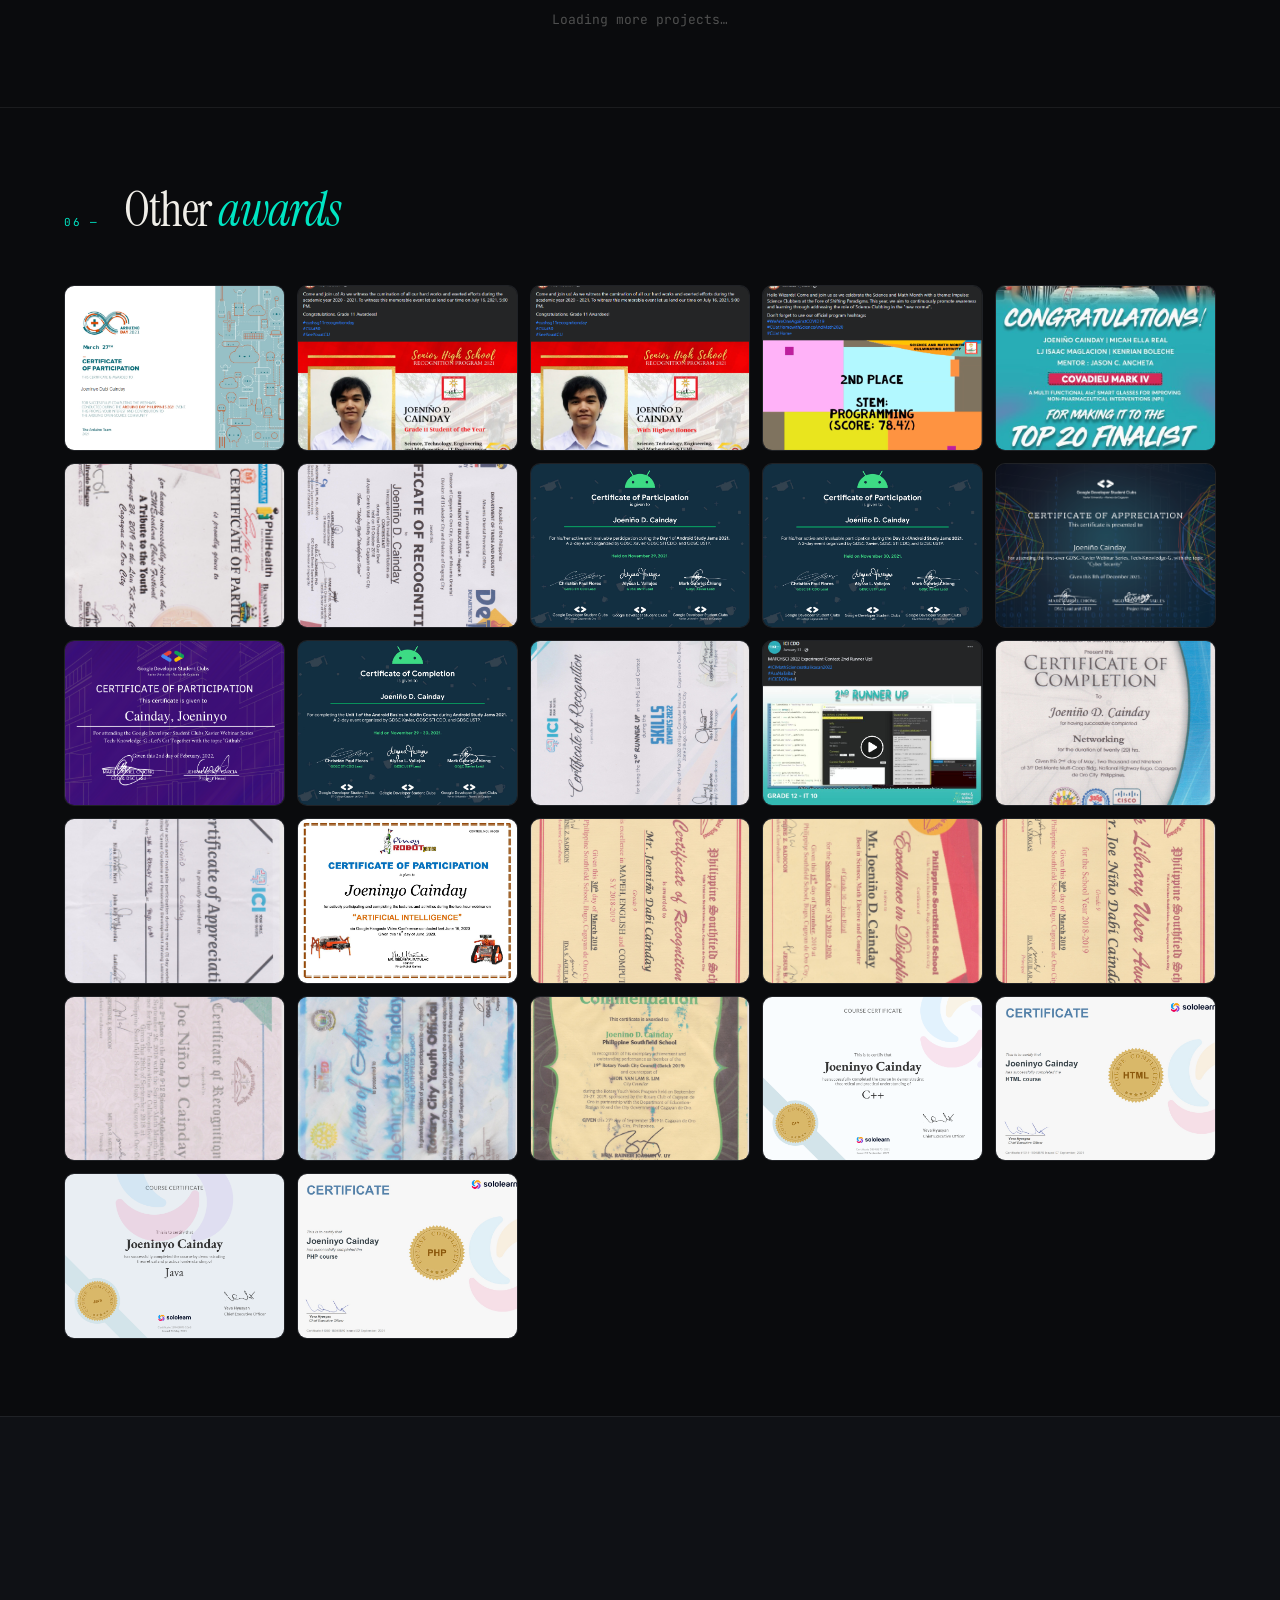
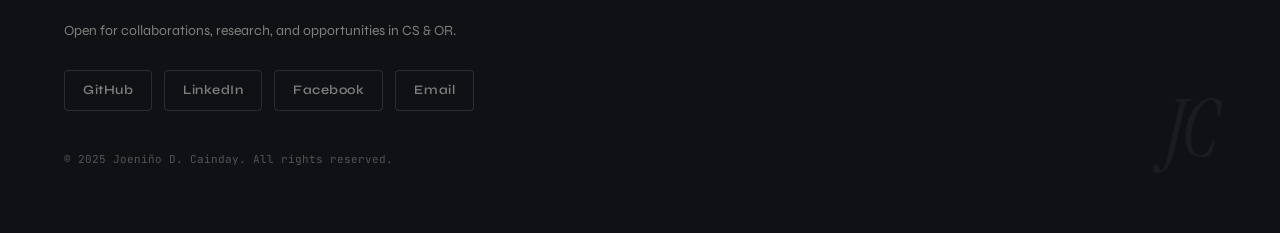
==== commit 1e0cd9eb: "feat: update resume and portfolio" ====
--- a/index.html
+++ b/index.html
@@ -1,8 +1,9 @@
 <!DOCTYPE html>
 <html lang="en">
+
 <head>
   <meta charset="UTF-8" />
-  <meta name="viewport" content="width=device-width, initial-scale=1.0"/>
+  <meta name="viewport" content="width=device-width, initial-scale=1.0" />
   <title>Joeniño Cainday — Portfolio</title>
 
   <!-- Favicon -->
@@ -10,429 +11,665 @@
 
   <link rel="preconnect" href="https://fonts.googleapis.com">
   <link rel="preconnect" href="https://fonts.gstatic.com" crossorigin>
-  <link href="https://fonts.googleapis.com/css2?family=Syne:wght@400;500;600;700;800&family=Instrument+Serif:ital@0;1&family=JetBrains+Mono:wght@300;400;500&display=swap" rel="stylesheet">
+  <link
+    href="https://fonts.googleapis.com/css2?family=Syne:wght@400;500;600;700;800&family=Instrument+Serif:ital@0;1&family=JetBrains+Mono:wght@300;400;500&display=swap"
+    rel="stylesheet">
   <link rel="stylesheet" type="text/css" href="public/styles.css">
 </head>
+
 <body>
 
-<div class="cursor" id="cursor"></div>
-<div class="cursor-ring" id="cursorRing"></div>
-
-<div class="hero-glow"></div>
-<div class="hero-glow-2"></div>
-
-<nav>
-  <div class="nav-inner">
-    <a href="#" class="nav-logo">JC<span>.</span></a>
-    <ul class="nav-links">
-      <li><a href="#about">About</a></li>
-      <li><a href="#skills">Skills</a></li>
-      <li><a href="#projects">Projects</a></li>
-      <li><a href="#education">Education</a></li>
-    </ul>
-  </div>
-</nav>
-
-<section id="hero">
-  <div class="hero-top">
-    <div class="hero-eyebrow" data-reveal data-delay="1">
-      Computer Scientist · USTP · Cagayan De Oro
-    </div>
-
-    <div class="hero-name-row" data-reveal data-delay="2">
-      <h1 class="hero-name">
-        Joeniño
-        <span class="line-3">Cainday</span>
-      </h1>
-      <img class="hero-avatar" src="public/000001.webp" alt="Joeniño D. Cainday" />
-    </div>
-
-    <div class="hero-desc-row" data-reveal data-delay="3">
-      <p class="hero-tagline">
-        Operations Research · Computational Modelling &amp; Simulation · Building at the edge of code and science.
-      </p>
-      <div class="hero-ctas">
-        <a href="#projects" class="btn btn-primary">View Work</a>
-        <a href="#about" class="btn btn-outline">About Me</a>
-      </div>
-    </div>
-  </div>
-
-  <div class="hero-bottom" data-reveal data-delay="4">
-    <div class="hero-badge">
-      <div class="pulse-dot"></div>
-      Available for research &amp; collaboration
-    </div>
-    <a href="#about" class="hero-scroll">
-      <div class="scroll-line"></div>
-      Scroll
-    </a>
-  </div>
-</section>
-
-<div class="divider"></div>
-
-<!-- ABOUT -->
-<div class="section-wrap" id="about">
-  <div class="section-header" data-reveal>
-    <span class="section-num">01 —</span>
-    <h2 class="section-title">About <em>me</em></h2>
-  </div>
-
-  <div class="about-grid">
-    <div class="about-text" data-reveal="left">
-      <p>Computer Science student at the <strong>University of Science and Technology of Southern Philippines</strong>, driven by curiosity and continuous learning.</p>
-      <p>Focused on <strong>computational modeling, simulation, and optimization</strong>, applying theory to real-world problems.</p>
-      <div class="about-stats">
-        <div class="stat-item" data-reveal data-delay="2">
-          <div class="stat-num">4th</div>
-          <div class="stat-label">Year — BS Computer Science</div>
+  <div class="cursor" id="cursor"></div>
+  <div class="cursor-ring" id="cursorRing"></div>
+
+  <div class="hero-glow"></div>
+  <div class="hero-glow-2"></div>
+
+  <nav>
+    <div class="nav-inner">
+      <a href="#" class="nav-logo">JC<span>.</span></a>
+      <ul class="nav-links">
+        <li><a href="#about">About</a></li>
+        <li><a href="#skills">Skills</a></li>
+        <li><a href="#projects">Projects</a></li>
+        <li><a href="#education">Education</a></li>
+      </ul>
+    </div>
+  </nav>
+
+  <section id="hero">
+    <div class="hero-top">
+      <div class="hero-eyebrow" data-reveal data-delay="1">
+        Computer Scientist · USTP · Cagayan De Oro
+      </div>
+
+      <div class="hero-name-row" data-reveal data-delay="2">
+        <h1 class="hero-name">
+          Joeniño
+          <span class="line-3">Cainday</span>
+        </h1>
+        <img class="hero-avatar" src="public/000001.webp" alt="Joeniño D. Cainday" />
+      </div>
+
+      <div class="hero-desc-row" data-reveal data-delay="3">
+        <p class="hero-tagline">
+          I build computational systems for problems that don’t have simple answers — modelling complexity, optimizing
+          decisions, and engineering intelligent systems.
+        </p>
+        <div class="hero-ctas">
+          <a href="#projects" class="btn btn-primary">View Work</a>
+          <a href="#about" class="btn btn-outline">About Me</a>
         </div>
-        <div class="stat-item" data-reveal data-delay="1">
-          <div class="stat-num">100+</div>
-          <div class="stat-label">Commissioned Projects</div>
-        </div>
-        <div class="stat-item" data-reveal data-delay="3">
-          <div class="stat-num">50+</div>
-          <div class="stat-label">Tech Stacks</div>
-        </div>
-        <div class="stat-item" data-reveal data-delay="4">
-          <div class="stat-num">10+</div>
-          <div class="stat-label">Years Coding</div>
-        </div>
-      </div>
-    </div>
-
-    <div data-reveal="right">
-      <div style="font-family:var(--ff-mono);font-size:10px;letter-spacing:0.2em;text-transform:uppercase;color:var(--teal);margin-bottom:16px;">Experience</div>
-      <div class="exp-list">
-        <div class="exp-item">
-          <div class="exp-icon">🎯</div>
-          <div>
-            <div class="exp-title">Asst. Core Lead — CS3</div>
-            <div class="exp-meta">Computer Science Student Society · Aug 2023 – Jul 2025</div>
+      </div>
+    </div>
+
+    <div class="hero-bottom" data-reveal data-delay="4">
+      <div class="hero-badge">
+        <div class="pulse-dot"></div>
+        Available for research &amp; collaboration
+      </div>
+      <a href="#about" class="hero-scroll">
+        <div class="scroll-line"></div>
+        Scroll
+      </a>
+    </div>
+  </section>
+
+  <div class="divider"></div>
+
+  <!-- ABOUT -->
+  <div class="section-wrap" id="about">
+    <div class="section-header" data-reveal>
+      <span class="section-num">01 —</span>
+      <h2 class="section-title">About <em>me</em></h2>
+    </div>
+
+    <div class="about-grid">
+      <div class="about-text" data-reveal="left">
+        <p>Computer Scientist specializing in <strong>computational modelling, optimization, and intelligent
+            systems.</strong></p>
+        <p>Designs and builds data-driven decision tools, full-stack software, and autonomous multi-agent AI — turns
+          research and workflows into deployable, production-grade systems.</p>
+        <div class="about-stats">
+          <div class="stat-item" data-reveal data-delay="1">
+            <div class="stat-num">100+</div>
+            <div class="stat-label">Projects</div>
+          </div>
+          <div class="stat-item" data-reveal data-delay="2">
+            <div class="stat-num">50+</div>
+            <div class="stat-label">Tech Stacks</div>
+          </div>
+          <div class="stat-item" data-reveal data-delay="3">
+            <div class="stat-num">10+</div>
+            <div class="stat-label">Yrs Coding</div>
+          </div>
+          <div class="stat-item" data-reveal data-delay="4">
+            <div class="stat-num">L2</div>
+            <div class="stat-label">TopCIT</div>
           </div>
         </div>
-        <div class="exp-item">
-          <div class="exp-icon">🌍</div>
-          <div>
-            <div class="exp-title">GIS Developer — GDSC USTP</div>
-            <div class="exp-meta">Google Developer Student Clubs · Sep 2023 – Aug 2024</div>
-          </div>
-        </div>
-        <div class="exp-item">
-          <div class="exp-icon">💻</div>
-          <div>
-            <div class="exp-title">CS Lead — GDSC USTP</div>
-            <div class="exp-meta">Sep 2022 – Aug 2023 · Cagayan De Oro</div>
-          </div>
-        </div>
-        <div class="exp-item">
-          <div class="exp-icon">🚀</div>
-          <div>
-            <div class="exp-title">Frontend Developer Intern — Autofy.ai</div>
-            <div class="exp-meta">Mar 2024 – Apr 2024 · 2 months</div>
-          </div>
-        </div>
-      </div>
-    </div>
-  </div>
-</div>
-
-<div class="divider"></div>
-
-<!-- SKILLS -->
-<div id="skills" style="background:var(--bg2);">
-  <div class="section-wrap">
-    <div class="section-header" data-reveal>
-      <span class="section-num">02 —</span>
-      <h2 class="section-title">What I <em>bring</em></h2>
-    </div>
-
-    <div class="skills-layout">
-      <div class="skills-big-label">Skills</div>
-      <div>
-        <div class="skills-cats" data-reveal>
-          <div class="skill-cat">
-            <div class="skill-cat-label">Core CS</div>
-            <div class="skill-tags">
-              <span class="skill-tag">Operations Research</span>
-              <span class="skill-tag">Constraint Satisfaction</span>
-              <span class="skill-tag">Computational Modelling & Simulation</span>
-              <span class="skill-tag">Algorithms & Optimization</span>
+      </div>
+
+      <div data-reveal="right">
+        <div
+          style="font-family:var(--ff-mono);font-size:10px;letter-spacing:0.2em;text-transform:uppercase;color:var(--teal);margin-bottom:16px;">
+          Professional Experience</div>
+        <div class="exp-list">
+          <div class="exp-item">
+            <div class="exp-icon">🧠</div>
+            <div>
+              <div class="exp-title">Agentic AI Intern — MeldCX</div>
+              <div class="exp-meta">Jul 2026 – Aug 2026</div>
             </div>
           </div>
-          <div class="skill-cat">
-            <div class="skill-cat-label">AI / ML</div>
-            <div class="skill-tags">
-              <span class="skill-tag">Machine Learning</span>
-              <span class="skill-tag">Computer Vision</span>
-              <span class="skill-tag">Large Language Models</span>
-              <span class="skill-tag">Neural Networks</span>
-            </div>
-          </div>
-          <div class="skill-cat">
-            <div class="skill-cat-label">Development</div>
-            <div class="skill-tags">
-              <span class="skill-tag">Web Dev</span>
-              <span class="skill-tag">Mobile Dev</span>
-              <span class="skill-tag">SQL / NoSQL</span>
-              <span class="skill-tag">Internet of Things</span>
-              <span class="skill-tag">Server-Side Rendering</span>
-              <span class="skill-tag">Serverless and Cloud Computing</span>
-              <span class="skill-tag">Cybersecurity</span>
-              <span class="skill-tag">Distributed Computing</span>
-              <span class="skill-tag">Web Scraping</span>
-              <span class="skill-tag">Capture the Flag</span>
-            </div>
-          </div>
-          <div class="skill-cat">
-            <div class="skill-cat-label">Geospatial</div>
-            <div class="skill-tags">
-              <span class="skill-tag">Geographic Information Systems</span>
-              <span class="skill-tag">Photogrammetry</span>
-              <span class="skill-tag">3D Rendering</span>
+          <div class="exp-item">
+            <div class="exp-icon">🚀</div>
+            <div>
+              <div class="exp-title">Front-End Developer Intern — Autofy.ai</div>
+              <div class="exp-meta">Mar 2024 – Apr 2024</div>
             </div>
           </div>
         </div>
 
-        <div class="tech-row" data-reveal data-delay="2">
-          <div class="tech-row-label">Tech Stack</div>
-          <div class="tech-stack-grid" id="tech-stack-grid"></div>
+        <div
+          style="font-family:var(--ff-mono);font-size:10px;letter-spacing:0.2em;text-transform:uppercase;color:var(--teal);margin-bottom:16px;margin-top:24px;">
+          Volunteering</div>
+        <div class="exp-list">
+          <div class="exp-item">
+            <div class="exp-icon">🎯</div>
+            <div>
+              <div class="exp-title">Asst. Core Lead — CS³</div>
+              <div class="exp-meta">Computer Science Student Society USTP-CDO · Aug 2023 – Jul 2025</div>
+            </div>
+          </div>
+          <div class="exp-item">
+            <div class="exp-icon">🌍</div>
+            <div>
+              <div class="exp-title">GIS Developer & CS Lead — GDSC</div>
+              <div class="exp-meta">Google Developer Groups USTP-CDO · Aug 2022 – Jul 2024</div>
+            </div>
+          </div>
         </div>
       </div>
     </div>
   </div>
-</div>
-
-<div class="divider"></div>
-
-<!-- EDUCATION -->
-<div class="section-wrap" id="education">
-  <div class="section-header" data-reveal>
-    <span class="section-num">03 —</span>
-    <h2 class="section-title">Academic <em>journey</em></h2>
+
+  <div class="divider"></div>
+
+  <!-- SKILLS -->
+  <div id="skills" style="background:var(--bg2);">
+    <div class="section-wrap">
+      <div class="section-header" data-reveal>
+        <span class="section-num">02 —</span>
+        <h2 class="section-title">What I <em>bring</em></h2>
+      </div>
+
+      <div class="skills-layout">
+        <div class="skills-big-label">Skills</div>
+        <div>
+          <div class="skill-domains" data-reveal>
+
+            <div class="skill-domain">
+              <div class="skill-domain-header">
+                <span class="skill-domain-icon">🧠</span>
+                <span class="skill-domain-name">Artificial Intelligence &amp; Machine Learning</span>
+              </div>
+              <div class="skill-domain-tags">
+                <span class="skill-tag">Machine Learning</span>
+                <span class="skill-tag">Computer Vision</span>
+                <span class="skill-tag">Large Language Models</span>
+                <span class="skill-tag">Neural Networks</span>
+                <span class="skill-tag">Agentic Workflows</span>
+                <span class="skill-tag">RAG &amp; Knowledge Graphs</span>
+              </div>
+            </div>
+
+            <div class="skill-domain">
+              <div class="skill-domain-header">
+                <span class="skill-domain-icon">📊</span>
+                <span class="skill-domain-name">Operations Research</span>
+              </div>
+              <div class="skill-domain-tags">
+                <span class="skill-tag">Constraint Satisfaction</span>
+                <span class="skill-tag">Computational Modelling &amp; Simulation</span>
+                <span class="skill-tag">Algorithms &amp; Optimization</span>
+                <span class="skill-tag">Decision Support Systems</span>
+              </div>
+            </div>
+
+            <div class="skill-domain">
+              <div class="skill-domain-header">
+                <span class="skill-domain-icon">💻</span>
+                <span class="skill-domain-name">Software Engineering</span>
+              </div>
+              <div class="skill-domain-tags">
+                <span class="skill-tag">Web Development</span>
+                <span class="skill-tag">Mobile Development</span>
+                <span class="skill-tag">SQL / NoSQL</span>
+                <span class="skill-tag">Server-Side Rendering</span>
+                <span class="skill-tag">Serverless &amp; Cloud Computing</span>
+                <span class="skill-tag">Distributed Computing</span>
+              </div>
+            </div>
+
+            <div class="skill-domain">
+              <div class="skill-domain-header">
+                <span class="skill-domain-icon">⚙️</span>
+                <span class="skill-domain-name">Workflow Automation &amp; IoT</span>
+              </div>
+              <div class="skill-domain-tags">
+                <span class="skill-tag">Internet of Things</span>
+                <span class="skill-tag">Hardware Integration</span>
+                <span class="skill-tag">n8n &amp; Agentic Pipelines</span>
+                <span class="skill-tag">Web Scraping</span>
+              </div>
+            </div>
+
+            <div class="skill-domain">
+              <div class="skill-domain-header">
+                <span class="skill-domain-icon">🛡️</span>
+                <span class="skill-domain-name">Cybersecurity</span>
+              </div>
+              <div class="skill-domain-tags">
+                <span class="skill-tag">Ethical Hacking</span>
+                <span class="skill-tag">Capture the Flag</span>
+                <span class="skill-tag">Sandboxed Execution</span>
+              </div>
+            </div>
+
+            <div class="skill-domain">
+              <div class="skill-domain-header">
+                <span class="skill-domain-icon">🗺️</span>
+                <span class="skill-domain-name">Geospatial</span>
+              </div>
+              <div class="skill-domain-tags">
+                <span class="skill-tag">Geographic Information Systems</span>
+                <span class="skill-tag">Photogrammetry</span>
+                <span class="skill-tag">3D Rendering</span>
+              </div>
+            </div>
+
+          </div>
+
+          <div class="tech-row" data-reveal data-delay="2">
+            <div class="tech-row-label">Tech Stack</div>
+            <div class="tech-stack-grid" id="tech-stack-grid"></div>
+          </div>
+        </div>
+      </div>
+    </div>
   </div>
 
-  <div class="edu-timeline">
-    <div class="edu-item" data-reveal data-delay="1">
-      <div class="edu-dot"></div>
-      <div class="edu-year">2022 – 2027</div>
-      <div class="edu-school">University of Science and Technology of Southern Philippines</div>
-      <div class="edu-degree">BS Computer Science — Computational Modelling and Simulation · 4th Year</div>
-      <div class="edu-activities">Google Developer Student Clubs · CS³ Academic Organization</div>
-      <span class="edu-honor">🏅 Dean's Lister</span>
-    </div>
-    <div class="edu-item" data-reveal data-delay="2">
-      <div class="edu-dot"></div>
-      <div class="edu-year">2021 – 2022</div>
-      <div class="edu-school">Iligan Computer Institute</div>
-      <div class="edu-degree">TVL ICT — Web Development · Grade 12</div>
-      <div class="edu-activities">Google Development Student Club – Xavier</div>
-      <span class="edu-honor">🏅 High Honor &amp; DOST Top 20 Finalist Award</span>
-    </div>
-    <div class="edu-item" data-reveal data-delay="3">
-      <div class="edu-dot"></div>
-      <div class="edu-year">2020 – 2021</div>
-      <div class="edu-school">Capitol University</div>
-      <div class="edu-degree">STEM — Programming · Grade 11</div>
-      <div class="edu-activities">Technology Literacy Club</div>
-      <span class="edu-honor">🏆 Highest Honor &amp; Student of the Year</span>
+
+
+  <!-- EDUCATION -->
+  <div class="section-wrap" id="education">
+    <div class="section-header" data-reveal>
+      <span class="section-num">03 —</span>
+      <h2 class="section-title">Academic <em>journey</em></h2>
+    </div>
+
+    <div class="edu-timeline">
+      <div class="edu-item" data-reveal data-delay="1">
+        <div class="edu-dot"></div>
+        <div class="edu-year">2022 – 2027</div>
+        <div class="edu-school">University of Science and Technology of Southern Philippines</div>
+        <div class="edu-degree">BS Computer Science — Computational Modelling and Simulation · 4th Year</div>
+        <div class="edu-activities">Google Developer Student Clubs · CS³ Academic Organization</div>
+        <span class="edu-honor">🏅 Dean's Lister</span>
+      </div>
+      <div class="edu-item" data-reveal data-delay="2">
+        <div class="edu-dot"></div>
+        <div class="edu-year">2021 – 2022</div>
+        <div class="edu-school">Iligan Computer Institute</div>
+        <div class="edu-degree">TVL ICT — Web Development · Grade 12</div>
+        <div class="edu-activities">Google Development Student Club – Xavier</div>
+        <span class="edu-honor">🏅 High Honor &amp; DOST Top 20 Finalist Award</span>
+      </div>
+      <div class="edu-item" data-reveal data-delay="3">
+        <div class="edu-dot"></div>
+        <div class="edu-year">2020 – 2021</div>
+        <div class="edu-school">Capitol University</div>
+        <div class="edu-degree">STEM — Programming · Grade 11</div>
+        <div class="edu-activities">Technology Literacy Club</div>
+        <span class="edu-honor">🏆 Highest Honor &amp; Student of the Year</span>
+      </div>
     </div>
   </div>
-</div>
-
-<div class="divider"></div>
-
-<!-- PROJECTS -->
-<div class="section-wrap" id="projects">
-  <div class="section-header" data-reveal>
-    <span class="section-num">04 —</span>
-    <h2 class="section-title">Selected <em>work</em></h2>
+
+  <div class="divider"></div>
+
+  <!-- CERTIFICATIONS -->
+  <div class="section-wrap" id="certifications">
+    <div class="section-header" data-reveal>
+      <span class="section-num">04 —</span>
+      <h2 class="section-title">Verified <em>certifications</em></h2>
+    </div>
+
+    <div class="certs-grid"
+      style="display:grid; grid-template-columns: repeat(auto-fit, minmax(280px, 1fr)); gap: 24px; margin-top: 40px;"
+      data-reveal>
+      <div class="cert-card"
+        style="background:var(--bg2); border: 1px solid var(--border); border-radius: 12px; overflow: hidden; display: flex; flex-direction: column;">
+        <img src="public/certs/langgraph.jpg"
+          style="width:100%; height:200px; object-fit: cover; border-bottom: 1px solid var(--border);"
+          alt="LangGraph Foundation" loading="lazy" decoding="async">
+        <div style="padding: 20px;">
+          <h3 style="font-size:18px; margin-bottom:8px;">LangGraph Foundation</h3>
+          <p style="font-size:14px; color:var(--text-muted);">LangChain Academy · Valid thru Aug 2028</p>
+          <p style="font-size:12px; color:var(--text-muted); margin-top:4px; font-family:var(--ff-mono);">ID: smhpcvizvx
+          </p>
+        </div>
+      </div>
+      <div class="cert-card"
+        style="background:var(--bg2); border: 1px solid var(--border); border-radius: 12px; overflow: hidden; display: flex; flex-direction: column;">
+        <img src="public/certs/langchain.jpg"
+          style="width:100%; height:200px; object-fit: cover; border-bottom: 1px solid var(--border);"
+          alt="LangChain Foundation" loading="lazy" decoding="async">
+        <div style="padding: 20px;">
+          <h3 style="font-size:18px; margin-bottom:8px;">LangChain Foundation</h3>
+          <p style="font-size:14px; color:var(--text-muted);">LangChain Academy · Valid thru Aug 2028</p>
+          <p style="font-size:12px; color:var(--text-muted); margin-top:4px; font-family:var(--ff-mono);">ID: kxdm7hiccy
+          </p>
+        </div>
+      </div>
+      <div class="cert-card"
+        style="background:var(--bg2); border: 1px solid var(--border); border-radius: 12px; overflow: hidden; display: flex; flex-direction: column;">
+        <img src="public/certs/cisco.png"
+          style="width:100%; height:200px; object-fit: cover; border-bottom: 1px solid var(--border);"
+          alt="Networking Basics" loading="lazy" decoding="async">
+        <div style="padding: 20px;">
+          <h3 style="font-size:18px; margin-bottom:8px;">Networking Basics</h3>
+          <p style="font-size:14px; color:var(--text-muted);">USTP-CDO · Dec 2024</p>
+          <p style="font-size:12px; color:var(--text-muted); margin-top:4px; font-family:var(--ff-mono);">Instr. Junar
+            Landicho</p>
+        </div>
+      </div>
+    </div>
   </div>
-  <div class="projects-grid" id="projects-container"></div>
-</div>
-
-<!-- FOOTER -->
-<footer>
-  <div class="footer-inner">
-    <div>
-      <h3 class="footer-headline" data-reveal>Let's work<br><em>together.</em></h3>
-      <p class="footer-sub">Open for collaborations, research, and opportunities in CS &amp; OR.</p>
-      <div class="footer-links">
-        <a class="footer-link" target="_blank" href="https://github.com/mihkuno">GitHub</a>
-        <a class="footer-link" target="_blank" href="https://www.linkedin.com/in/mihkuno">LinkedIn</a>
-        <a class="footer-link" target="_blank" href="https://www.facebook.com/quaxode/">Facebook</a>
-        <a class="footer-link" target="_blank" href="mailto:caindayjoeninyo@gmail.com">Email</a>
-      </div>
-      <div style="margin-top:40px;font-size:11px;color:var(--text-muted);font-family:var(--ff-mono);">© 2025 Joeniño D. Cainday. All rights reserved.</div>
-    </div>
-    <div class="footer-right">
-      <div class="footer-monogram">JC</div>
-    </div>
+
+  <div class="divider"></div>
+
+  <!-- PROJECTS -->
+  <div class="section-wrap" id="projects">
+    <div class="section-header" data-reveal>
+      <span class="section-num">05 —</span>
+      <h2 class="section-title">Selected <em>work</em></h2>
+    </div>
+    <div class="projects-grid" id="projects-container"></div>
   </div>
-</footer>
-
-<!-- LIGHTBOX -->
-<div class="lightbox-overlay" id="lightbox">
-  <div class="lightbox-inner">
-    <button class="lightbox-close" id="lb-close">✕</button>
-    <img class="lightbox-media" id="lb-img" src="" alt="" />
-    <video class="lightbox-media" id="lb-vid" controls style="display:none;"></video>
-    <div class="lightbox-nav">
-      <button class="lightbox-btn" id="lb-prev">‹</button>
-      <span class="lightbox-counter" id="lb-counter"></span>
-      <button class="lightbox-btn" id="lb-next">›</button>
-    </div>
-    <div class="lightbox-thumbs" id="lb-thumbs"></div>
+
+  <div class="divider"></div>
+
+  <!-- OTHER AWARDS -->
+  <div class="section-wrap" id="other-awards">
+    <div class="section-header" data-reveal>
+      <span class="section-num">06 —</span>
+      <h2 class="section-title">Other <em>awards</em></h2>
+    </div>
+
+    <div class="awards-gallery" data-reveal>
+      <div class="award-item" onclick="openLightbox(this)">
+        <img src="public/certs/arduinoday_2021.png" loading="lazy" alt="Arduino Day 2021">
+        <div class="award-overlay"><span>Arduino Day 2021</span></div>
+      </div>
+      <div class="award-item" onclick="openLightbox(this)">
+        <img src="public/certs/cu_g11-IT_co-curr_appraisal.png" loading="lazy" alt="CU G11 IT Co-Curricular Appraisal">
+        <div class="award-overlay"><span>CU IT Co-Curricular Appraisal</span></div>
+      </div>
+      <div class="award-item" onclick="openLightbox(this)">
+        <img src="public/certs/cu_g11-IT_highesthonor.png" loading="lazy" alt="CU G11 Highest Honor">
+        <div class="award-overlay"><span>CU Highest Honor</span></div>
+      </div>
+      <div class="award-item" onclick="openLightbox(this)">
+        <img src="public/certs/cu_mathsci_representative.png" loading="lazy" alt="CU Math & Science Representative">
+        <div class="award-overlay"><span>CU Math &amp; Science Representative</span></div>
+      </div>
+      <div class="award-item" onclick="openLightbox(this)">
+        <img src="public/certs/dost_imake.wemake_proposal.jpg" loading="lazy" alt="DOST iMake.weMake Proposal">
+        <div class="award-overlay"><span>DOST iMake.weMake</span></div>
+      </div>
+      <div class="award-item" onclick="openLightbox(this)">
+        <img src="public/certs/dti_chess.jpeg" loading="lazy" alt="DTI Chess">
+        <div class="award-overlay"><span>DTI Chess Competition</span></div>
+      </div>
+      <div class="award-item" onclick="openLightbox(this)">
+        <img src="public/certs/dti_digitalmarketing.jpeg" loading="lazy" alt="DTI Digital Marketing">
+        <div class="award-overlay"><span>DTI Digital Marketing</span></div>
+      </div>
+      <div class="award-item" onclick="openLightbox(this)">
+        <img src="public/certs/gdsc_android_1.jpg" loading="lazy" alt="GDSC Android 1">
+        <div class="award-overlay"><span>GDSC Android Development</span></div>
+      </div>
+      <div class="award-item" onclick="openLightbox(this)">
+        <img src="public/certs/gdsc_android_2.jpg" loading="lazy" alt="GDSC Android 2">
+        <div class="award-overlay"><span>GDSC Android Development II</span></div>
+      </div>
+      <div class="award-item" onclick="openLightbox(this)">
+        <img src="public/certs/gdsc_cybersecurity.png" loading="lazy" alt="GDSC Cybersecurity">
+        <div class="award-overlay"><span>GDSC Cybersecurity</span></div>
+      </div>
+      <div class="award-item" onclick="openLightbox(this)">
+        <img src="public/certs/gdsc_github.png" loading="lazy" alt="GDSC GitHub">
+        <div class="award-overlay"><span>GDSC GitHub</span></div>
+      </div>
+      <div class="award-item" onclick="openLightbox(this)">
+        <img src="public/certs/gdsc_kotlin.jpg" loading="lazy" alt="GDSC Kotlin">
+        <div class="award-overlay"><span>GDSC Kotlin</span></div>
+      </div>
+      <div class="award-item" onclick="openLightbox(this)">
+        <img src="public/certs/ici_excel_contest.jpg" loading="lazy" alt="ICI Excel Contest">
+        <div class="award-overlay"><span>ICI Excel Contest</span></div>
+      </div>
+      <div class="award-item" onclick="openLightbox(this)">
+        <img src="public/certs/ici_mathsci_representative.png" loading="lazy" alt="ICI Math & Science Representative">
+        <div class="award-overlay"><span>ICI Math &amp; Science Representative</span></div>
+      </div>
+      <div class="award-item" onclick="openLightbox(this)">
+        <img src="public/certs/ici_networking.jpeg" loading="lazy" alt="ICI Networking">
+        <div class="award-overlay"><span>ICI Networking</span></div>
+      </div>
+      <div class="award-item" onclick="openLightbox(this)">
+        <img src="public/certs/ici_perdev_workshop.jpeg" loading="lazy" alt="ICI Personal Development Workshop">
+        <div class="award-overlay"><span>ICI Personal Development Workshop</span></div>
+      </div>
+      <div class="award-item" onclick="openLightbox(this)">
+        <img src="public/certs/pinoyrobotgames_AI.jpg" loading="lazy" alt="Pinoy Robot Games AI">
+        <div class="award-overlay"><span>Pinoy Robot Games — AI</span></div>
+      </div>
+      <div class="award-item" onclick="openLightbox(this)">
+        <img src="public/certs/pss_bestsubjects1.jpeg.jpeg" loading="lazy" alt="PSS Best Subjects 1">
+        <div class="award-overlay"><span>PSS Best in Subjects I</span></div>
+      </div>
+      <div class="award-item" onclick="openLightbox(this)">
+        <img src="public/certs/pss_bestsubjects2.jpeg" loading="lazy" alt="PSS Best Subjects 2">
+        <div class="award-overlay"><span>PSS Best in Subjects II</span></div>
+      </div>
+      <div class="award-item" onclick="openLightbox(this)">
+        <img src="public/certs/pss_library.jpeg" loading="lazy" alt="PSS Library">
+        <div class="award-overlay"><span>PSS Library Award</span></div>
+      </div>
+      <div class="award-item" onclick="openLightbox(this)">
+        <img src="public/certs/pss_mathsci.jpeg" loading="lazy" alt="PSS Math & Science">
+        <div class="award-overlay"><span>PSS Math &amp; Science</span></div>
+      </div>
+      <div class="award-item" onclick="openLightbox(this)">
+        <img src="public/certs/rotaryyouth_appreciation.jpeg" loading="lazy" alt="Rotary Youth Appreciation">
+        <div class="award-overlay"><span>Rotary Youth — Appreciation</span></div>
+      </div>
+      <div class="award-item" onclick="openLightbox(this)">
+        <img src="public/certs/rotaryyouth_commendation.jpeg.jpeg" loading="lazy" alt="Rotary Youth Commendation">
+        <div class="award-overlay"><span>Rotary Youth — Commendation</span></div>
+      </div>
+      <div class="award-item" onclick="openLightbox(this)">
+        <img src="public/certs/sololearn_c++.png" loading="lazy" alt="SoloLearn C++">
+        <div class="award-overlay"><span>SoloLearn — C++</span></div>
+      </div>
+      <div class="award-item" onclick="openLightbox(this)">
+        <img src="public/certs/sololearn_html.jpg" loading="lazy" alt="SoloLearn HTML">
+        <div class="award-overlay"><span>SoloLearn — HTML</span></div>
+      </div>
+      <div class="award-item" onclick="openLightbox(this)">
+        <img src="public/certs/sololearn_java.png" loading="lazy" alt="SoloLearn Java">
+        <div class="award-overlay"><span>SoloLearn — Java</span></div>
+      </div>
+      <div class="award-item" onclick="openLightbox(this)">
+        <img src="public/certs/sololearn_php.jpg" loading="lazy" alt="SoloLearn PHP">
+        <div class="award-overlay"><span>SoloLearn — PHP</span></div>
+      </div>
+    </div>
   </div>
-</div>
-
-<!-- FIX 4: defer projects script so it doesn't block parse -->
-<script src="public/projects.js" defer></script>
-<script src="public/techstack.js" defer></script>
-
-<script>
-
-  
-/* ════════════════════════════════════════════
-   FIX 3: CURSOR — throttled via dirty flag
-   Only recalculates & writes DOM when mouse
-   has actually moved or ring hasn't settled.
-   ════════════════════════════════════════════ */
-const cur  = document.getElementById('cursor');
-const curR = document.getElementById('cursorRing');
-let mx = -100, my = -100, rx = -100, ry = -100;
-let cursorDirty = false;
-
-document.addEventListener('mousemove', e => {
-  mx = e.clientX;
-  my = e.clientY;
-  cursorDirty = true;
-});
-
-(function animCursor() {
-  if (cursorDirty) {
-    cur.style.left = mx + 'px';
-    cur.style.top  = my + 'px';
-    rx += (mx - rx) * 0.12;
-    ry += (my - ry) * 0.12;
-    curR.style.left = rx + 'px';
-    curR.style.top  = ry + 'px';
-    // Stop updating once ring has settled within 0.5px
-    if (Math.abs(mx - rx) < 0.5 && Math.abs(my - ry) < 0.5) {
-      cursorDirty = false;
-    }
-  }
-  requestAnimationFrame(animCursor);
-})();
-
-document.querySelectorAll('a, button').forEach(el => {
-  el.addEventListener('mouseenter', () => {
-    cur.style.width  = '18px';
-    cur.style.height = '18px';
-    curR.style.opacity = '0';
-  });
-  el.addEventListener('mouseleave', () => {
-    cur.style.width  = '10px';
-    cur.style.height = '10px';
-    curR.style.opacity = '1';
-  });
-});
-
-
-/* ════════════════════════════════════════════
-   REVEAL OBSERVER
-   ════════════════════════════════════════════ */
-const revealObserver = new IntersectionObserver(entries => {
-  entries.forEach(e => {
-    if (e.isIntersecting) {
-      e.target.classList.add('visible');
-      revealObserver.unobserve(e.target);
-    }
-  });
-}, { threshold: 0.1, rootMargin: '0px 0px -40px 0px' });
-
-function observeReveals() {
-  document.querySelectorAll('[data-reveal]:not(.visible)').forEach(el => {
-    revealObserver.observe(el);
-  });
-}
-observeReveals();
-
-
-/* ════════════════════════════════════════════
-   FIX 1: LAZY VIDEO OBSERVER
-   Videos use data-src and only load + play
-   when they enter the viewport (+ 200px margin).
-   ════════════════════════════════════════════ */
-const videoObserver = new IntersectionObserver(entries => {
-  entries.forEach(e => {
-    if (e.isIntersecting) {
-      const v = e.target;
-      if (v.dataset.src) {
-        v.src = v.dataset.src;
-        v.load();
-        v.play().catch(() => {}); // ignore autoplay policy errors silently
-        delete v.dataset.src;    // prevent re-triggering
+
+  <!-- LIGHTBOX -->
+  <div class="lightbox" id="lightbox" onclick="closeLightbox()">
+    <button class="lightbox-close" onclick="closeLightbox()">✕</button>
+    <img class="lightbox-img" id="lightbox-img" src="" alt="">
+    <div class="lightbox-label" id="lightbox-label"></div>
+  </div>
+
+
+  <!-- FOOTER -->
+  <footer>
+    <div class="footer-inner">
+      <div>
+        <h3 class="footer-headline" data-reveal>Let's work<br><em>together.</em></h3>
+        <p class="footer-sub">Open for collaborations, research, and opportunities in CS &amp; OR.</p>
+        <div class="footer-links">
+          <a class="footer-link" target="_blank" href="https://github.com/mihkuno">GitHub</a>
+          <a class="footer-link" target="_blank" href="https://www.linkedin.com/in/mihkuno">LinkedIn</a>
+          <a class="footer-link" target="_blank"
+            href="https://www.facebook.com/profile.php?id=61579209403330">Facebook</a>
+          <a class="footer-link" target="_blank" href="mailto:caindayjoeninyo@gmail.com">Email</a>
+        </div>
+        <div style="margin-top:40px;font-size:11px;color:var(--text-muted);font-family:var(--ff-mono);">© 2025 Joeniño
+          D. Cainday. All rights reserved.</div>
+      </div>
+      <div class="footer-right">
+        <div class="footer-monogram">JC</div>
+      </div>
+    </div>
+  </footer>
+
+  <!-- LIGHTBOX -->
+  <div class="lightbox-overlay" id="lightbox">
+    <div class="lightbox-inner">
+      <button class="lightbox-close" id="lb-close">✕</button>
+      <img class="lightbox-media" id="lb-img" src="" alt="" />
+      <video class="lightbox-media" id="lb-vid" controls style="display:none;"></video>
+      <div class="lightbox-nav">
+        <button class="lightbox-btn" id="lb-prev">‹</button>
+        <span class="lightbox-counter" id="lb-counter"></span>
+        <button class="lightbox-btn" id="lb-next">›</button>
+      </div>
+      <div class="lightbox-thumbs" id="lb-thumbs"></div>
+    </div>
+  </div>
+
+  <!-- FIX 4: defer projects script so it doesn't block parse -->
+  <script src="public/projects.js" defer></script>
+  <script src="public/techstack.js" defer></script>
+
+  <script>
+
+
+    /* ════════════════════════════════════════════
+       FIX 3: CURSOR — throttled via dirty flag
+       Only recalculates & writes DOM when mouse
+       has actually moved or ring hasn't settled.
+       ════════════════════════════════════════════ */
+    const cur = document.getElementById('cursor');
+    const curR = document.getElementById('cursorRing');
+    let mx = -100, my = -100, rx = -100, ry = -100;
+    let cursorDirty = false;
+
+    document.addEventListener('mousemove', e => {
+      mx = e.clientX;
+      my = e.clientY;
+      cursorDirty = true;
+    });
+
+    (function animCursor() {
+      if (cursorDirty) {
+        cur.style.left = mx + 'px';
+        cur.style.top = my + 'px';
+        rx += (mx - rx) * 0.12;
+        ry += (my - ry) * 0.12;
+        curR.style.left = rx + 'px';
+        curR.style.top = ry + 'px';
+        // Stop updating once ring has settled within 0.5px
+        if (Math.abs(mx - rx) < 0.5 && Math.abs(my - ry) < 0.5) {
+          cursorDirty = false;
+        }
       }
-      videoObserver.unobserve(v);
-    }
-  });
-}, { rootMargin: '200px 0px' });
-
-
-/* ════════════════════════════════════════════
-   PROJECT CARD HELPERS
-   ════════════════════════════════════════════ */
-const GH_ICON   = `<svg viewBox="0 0 24 24" fill="currentColor"><path d="M12 2C6.48 2 2 6.48 2 12c0 4.42 2.87 8.17 6.84 9.5.5.09.66-.22.66-.48v-1.7C6.73 19.91 6.14 18 6.14 18c-.46-1.16-1.11-1.47-1.11-1.47-.91-.62.07-.61.07-.61 1 .07 1.53 1.03 1.53 1.03.89 1.52 2.34 1.08 2.91.83.09-.65.35-1.08.63-1.33-2.22-.25-4.55-1.11-4.55-4.94 0-1.09.39-1.98 1.03-2.68-.1-.25-.45-1.27.1-2.64 0 0 .84-.27 2.75 1.02A9.56 9.56 0 0112 6.8c.85.004 1.71.115 2.51.337 1.91-1.29 2.75-1.02 2.75-1.02.55 1.37.2 2.39.1 2.64.64.7 1.03 1.59 1.03 2.68 0 3.84-2.34 4.69-4.57 4.93.36.31.68.92.68 1.85v2.74c0 .27.16.58.67.48A10.01 10.01 0 0022 12c0-5.52-4.48-10-10-10z"/></svg>`;
-const LINK_ICON = `<svg viewBox="0 0 24 24" fill="none" stroke="currentColor" stroke-width="2"><path d="M18 13v6a2 2 0 01-2 2H5a2 2 0 01-2-2V8a2 2 0 012-2h6"/><polyline points="15 3 21 3 21 9"/><line x1="10" y1="14" x2="21" y2="3"/></svg>`;
-
-function isVideo(url) {
-  return /\.(mp4|webm|ogg)$/i.test(url);
-}
-
-function buildGallery(media, idx) {
-  if (!media || !media.length) return '';
-  const showMax = Math.min(media.length, 4);
-  const extra   = media.length - showMax;
-  const cls     = ['', 'n1', 'n2', 'n3', 'n4', 'nmore'][Math.min(media.length, 5)] || 'nmore';
-  let items = '';
-  for (let i = 0; i < showMax; i++) {
-    const url    = media[i];
-    const isLast = i === showMax - 1 && extra > 0;
-
-    /*
-     * FIX 1 (video): use data-src instead of src so the file isn't
-     * fetched until the card scrolls into view.
-     * FIX 1 (image): loading="lazy" is kept for native browser lazy-load.
-     */
-    const el = isVideo(url)
-      ? `<video data-src="${url}" muted loop playsinline class="lazy-video" style="width:100%;height:100%;object-fit:cover;"></video>`
-      : `<img src="${url}" alt="media ${i + 1}" loading="lazy" decoding="async" />`;
-
-    items += `<div class="gallery-item" data-project="${idx}" data-index="${i}">${el}${isLast ? `<div class="gallery-more-overlay" data-project="${idx}" data-index="${i}">+${extra + 1}</div>` : ''}</div>`;
-  }
-  return `<div class="project-gallery"><div class="gallery-grid ${cls}">${items}</div></div>`;
-}
-
-function buildLinks(links) {
-  if (!links || !links.length) return '';
-  return links.map(l => {
-    const isGH = /github/i.test(l.label);
-    return `<a class="project-link" href="${l.url}" target="_blank" rel="noopener">${isGH ? GH_ICON : LINK_ICON}${l.label}</a>`;
-  }).join('');
-}
-
-/* Build a single card's HTML string (pure — no DOM side-effects) */
-function buildCardHTML(p, i) {
-  const delHTML    = p.deliverables?.length
-    ? `<div class="project-deliverables"><div class="project-deliverables-title">Deliverables</div><ul>${p.deliverables.map(d => `<li>${d}</li>`).join('')}</ul></div>`
-    : '';
-  const skillsHTML = p.skills?.length
-    ? `<div class="project-skills">${p.skills.map(s => `<span class="project-skill">${s}</span>`).join('')}</div>`
-    : '';
-  return `<div class="project-card" data-reveal data-delay="${(i % 3) + 1}">
+      requestAnimationFrame(animCursor);
+    })();
+
+    document.querySelectorAll('a, button').forEach(el => {
+      el.addEventListener('mouseenter', () => {
+        cur.style.width = '18px';
+        cur.style.height = '18px';
+        curR.style.opacity = '0';
+      });
+      el.addEventListener('mouseleave', () => {
+        cur.style.width = '10px';
+        cur.style.height = '10px';
+        curR.style.opacity = '1';
+      });
+    });
+
+
+    /* ════════════════════════════════════════════
+       REVEAL OBSERVER
+       ════════════════════════════════════════════ */
+    const revealObserver = new IntersectionObserver(entries => {
+      entries.forEach(e => {
+        if (e.isIntersecting) {
+          e.target.classList.add('visible');
+          revealObserver.unobserve(e.target);
+        }
+      });
+    }, { threshold: 0.1, rootMargin: '0px 0px -40px 0px' });
+
+    function observeReveals() {
+      document.querySelectorAll('[data-reveal]:not(.visible)').forEach(el => {
+        revealObserver.observe(el);
+      });
+    }
+    observeReveals();
+
+
+    /* ════════════════════════════════════════════
+       FIX 1: LAZY VIDEO OBSERVER
+       Videos use data-src and only load + play
+       when they enter the viewport (+ 200px margin).
+       ════════════════════════════════════════════ */
+    const videoObserver = new IntersectionObserver(entries => {
+      entries.forEach(e => {
+        if (e.isIntersecting) {
+          const v = e.target;
+          if (v.dataset.src) {
+            v.src = v.dataset.src;
+            v.load();
+            v.play().catch(() => { }); // ignore autoplay policy errors silently
+            delete v.dataset.src;    // prevent re-triggering
+          }
+          videoObserver.unobserve(v);
+        }
+      });
+    }, { rootMargin: '200px 0px' });
+
+
+    /* ════════════════════════════════════════════
+       PROJECT CARD HELPERS
+       ════════════════════════════════════════════ */
+    const GH_ICON = `<svg viewBox="0 0 24 24" fill="currentColor"><path d="M12 2C6.48 2 2 6.48 2 12c0 4.42 2.87 8.17 6.84 9.5.5.09.66-.22.66-.48v-1.7C6.73 19.91 6.14 18 6.14 18c-.46-1.16-1.11-1.47-1.11-1.47-.91-.62.07-.61.07-.61 1 .07 1.53 1.03 1.53 1.03.89 1.52 2.34 1.08 2.91.83.09-.65.35-1.08.63-1.33-2.22-.25-4.55-1.11-4.55-4.94 0-1.09.39-1.98 1.03-2.68-.1-.25-.45-1.27.1-2.64 0 0 .84-.27 2.75 1.02A9.56 9.56 0 0112 6.8c.85.004 1.71.115 2.51.337 1.91-1.29 2.75-1.02 2.75-1.02.55 1.37.2 2.39.1 2.64.64.7 1.03 1.59 1.03 2.68 0 3.84-2.34 4.69-4.57 4.93.36.31.68.92.68 1.85v2.74c0 .27.16.58.67.48A10.01 10.01 0 0022 12c0-5.52-4.48-10-10-10z"/></svg>`;
+    const LINK_ICON = `<svg viewBox="0 0 24 24" fill="none" stroke="currentColor" stroke-width="2"><path d="M18 13v6a2 2 0 01-2 2H5a2 2 0 01-2-2V8a2 2 0 012-2h6"/><polyline points="15 3 21 3 21 9"/><line x1="10" y1="14" x2="21" y2="3"/></svg>`;
+
+    function isVideo(url) {
+      return /\.(mp4|webm|ogg)$/i.test(url);
+    }
+
+    function buildGallery(media, idx) {
+      if (!media || !media.length) return '';
+      const showMax = Math.min(media.length, 4);
+      const extra = media.length - showMax;
+      const cls = ['', 'n1', 'n2', 'n3', 'n4', 'nmore'][Math.min(media.length, 5)] || 'nmore';
+      let items = '';
+      for (let i = 0; i < showMax; i++) {
+        const url = media[i];
+        const isLast = i === showMax - 1 && extra > 0;
+
+        /*
+         * FIX 1 (video): use data-src instead of src so the file isn't
+         * fetched until the card scrolls into view.
+         * FIX 1 (image): loading="lazy" is kept for native browser lazy-load.
+         */
+        const el = isVideo(url)
+          ? `<video data-src="${url}" muted loop playsinline class="lazy-video" style="width:100%;height:100%;object-fit:cover;"></video>`
+          : `<img src="${url}" alt="media ${i + 1}" loading="lazy" decoding="async" />`;
+
+        items += `<div class="gallery-item" data-project="${idx}" data-index="${i}">${el}${isLast ? `<div class="gallery-more-overlay" data-project="${idx}" data-index="${i}">+${extra + 1}</div>` : ''}</div>`;
+      }
+      return `<div class="project-gallery"><div class="gallery-grid ${cls}">${items}</div></div>`;
+    }
+
+    function buildLinks(links) {
+      if (!links || !links.length) return '';
+      return links.map(l => {
+        const isGH = /github/i.test(l.label);
+        return `<a class="project-link" href="${l.url}" target="_blank" rel="noopener">${isGH ? GH_ICON : LINK_ICON}${l.label}</a>`;
+      }).join('');
+    }
+
+    /* Build a single card's HTML string (pure — no DOM side-effects) */
+    function buildCardHTML(p, i) {
+      const delHTML = p.deliverables?.length
+        ? `<div class="project-deliverables"><div class="project-deliverables-title">Deliverables</div><ul>${p.deliverables.map(d => `<li>${d}</li>`).join('')}</ul></div>`
+        : '';
+      const skillsHTML = p.skills?.length
+        ? `<div class="project-skills">${p.skills.map(s => `<span class="project-skill">${s}</span>`).join('')}</div>`
+        : '';
+      return `<div class="project-card" data-reveal data-delay="${(i % 3) + 1}">
     ${buildGallery(p.media, i)}
     <div class="project-body">
       <div class="project-idx">0${i + 1}</div>
@@ -442,242 +679,259 @@
       <div class="project-links">${buildLinks(p.links)}</div>
     </div>
   </div>`;
-}
-
-function attachGalleryListeners() {
-  document.querySelectorAll('.gallery-item, .gallery-more-overlay').forEach(el => {
-    el.addEventListener('click', e => {
-      const t = e.currentTarget;
-      const proj  = parseInt(t.dataset.project  ?? t.closest('[data-project]')?.dataset.project);
-      const index = parseInt(t.dataset.index    ?? t.closest('[data-index]')?.dataset.index);
-      openLightbox(proj, index);
-    });
-  });
-}
-
-/* ════════════════════════════════════════════
-   FIX 2: CHUNKED PROJECT RENDERING
-   Renders CHUNK_SIZE cards per idle callback
-   so the main thread never freezes on large
-   project lists. Falls back to setTimeout when
-   requestIdleCallback is unavailable (Safari<).
-   ════════════════════════════════════════════ */
-/* ════════════════════════════════════════════
-   OPTIMIZED INFINITE SCROLL PROJECT RENDERING
-   ════════════════════════════════════════════ */
-const CHUNK_SIZE = 9;           // 9 projects per load (feels smooth)
-let currentIndex = 0;
-let isLoading = false;
-let sentinelObserver = null;
-
-function renderProjects() {
-  const container = document.getElementById('projects-container');
-  if (typeof PROJECTS === 'undefined') {
-    setTimeout(renderProjects, 50);
-    return;
-  }
-
-  if (currentIndex === 0) container.innerHTML = ''; // first load
-
-  const end = Math.min(currentIndex + CHUNK_SIZE, PROJECTS.length);
-  const fragment = document.createDocumentFragment();
-
-  for (let i = currentIndex; i < end; i++) {
-    const wrapper = document.createElement('div');
-    wrapper.innerHTML = buildCardHTML(PROJECTS[i], i);
-    const card = wrapper.firstElementChild;
-    fragment.appendChild(card);
-
-    // Lazy-load videos inside this card
-    card.querySelectorAll('video.lazy-video').forEach(v => videoObserver.observe(v));
-  }
-
-  container.appendChild(fragment);
-
-  currentIndex = end;
-
-  observeReveals();
-  attachGalleryListeners();
-
-  // Create / move sentinel for infinite scroll
-  createOrUpdateSentinel(container);
-}
-
-function createOrUpdateSentinel(container) {
-  let sentinel = document.getElementById('projects-sentinel');
-
-  if (!sentinel) {
-    sentinel = document.createElement('div');
-    sentinel.id = 'projects-sentinel';
-    sentinel.style.height = '40px';
-    sentinel.style.marginTop = '40px';
-    container.parentElement.appendChild(sentinel);
-  }
-
-  // If no more projects left, remove sentinel
-  if (currentIndex >= PROJECTS.length) {
-    sentinel.remove();
-    if (sentinelObserver) sentinelObserver.disconnect();
-    return;
-  }
-
-  // Set up IntersectionObserver (only once)
-  if (!sentinelObserver) {
-    sentinelObserver = new IntersectionObserver(entries => {
-      if (entries[0].isIntersecting && !isLoading) {
-        loadNextChunk();
+    }
+
+    function attachGalleryListeners() {
+      document.querySelectorAll('.gallery-item, .gallery-more-overlay').forEach(el => {
+        el.addEventListener('click', e => {
+          const t = e.currentTarget;
+          const proj = parseInt(t.dataset.project ?? t.closest('[data-project]')?.dataset.project);
+          const index = parseInt(t.dataset.index ?? t.closest('[data-index]')?.dataset.index);
+          openLightbox(proj, index);
+        });
+      });
+    }
+
+    /* ════════════════════════════════════════════
+       FIX 2: CHUNKED PROJECT RENDERING
+       Renders CHUNK_SIZE cards per idle callback
+       so the main thread never freezes on large
+       project lists. Falls back to setTimeout when
+       requestIdleCallback is unavailable (Safari<).
+       ════════════════════════════════════════════ */
+    /* ════════════════════════════════════════════
+       OPTIMIZED INFINITE SCROLL PROJECT RENDERING
+       ════════════════════════════════════════════ */
+    const CHUNK_SIZE = 9;           // 9 projects per load (feels smooth)
+    let currentIndex = 0;
+    let isLoading = false;
+    let sentinelObserver = null;
+
+    function renderProjects() {
+      const container = document.getElementById('projects-container');
+      if (typeof PROJECTS === 'undefined') {
+        setTimeout(renderProjects, 50);
+        return;
       }
-    }, { rootMargin: '300px 0px' }); // start loading a bit early
-  }
-
-  sentinelObserver.observe(sentinel);
-}
-
-function loadNextChunk() {
-  if (isLoading || currentIndex >= PROJECTS.length) return;
-  isLoading = true;
-
-  // Optional: small loading indicator
-  const sentinel = document.getElementById('projects-sentinel');
-  if (sentinel) sentinel.innerHTML = `<div style="text-align:center;padding:20px;font-family:var(--ff-mono);font-size:13px;color:var(--text-muted);">Loading more projects…</div>`;
-
-  // Small delay so it feels natural
-  setTimeout(() => {
-    renderProjects();   // this will load the next chunk and re-create sentinel
-    isLoading = false;
-  }, 180);
-}
-
-
-/* ════════════════════════════════════════════
-   LIGHTBOX
-   ════════════════════════════════════════════ */
-let lbP = 0, lbI = 0;
-const lb    = document.getElementById('lightbox');
-const lbImg = document.getElementById('lb-img');
-const lbVid = document.getElementById('lb-vid');
-const lbC   = document.getElementById('lb-counter');
-const lbTh  = document.getElementById('lb-thumbs');
-
-/* Clean video thumbnail SVG */
-const VIDEO_THUMB = 'data:image/svg+xml,' + encodeURIComponent(
-  `<svg xmlns="http://www.w3.org/2000/svg" viewBox="0 0 56 40" width="56" height="40">
+
+      if (currentIndex === 0) container.innerHTML = ''; // first load
+
+      const end = Math.min(currentIndex + CHUNK_SIZE, PROJECTS.length);
+      const fragment = document.createDocumentFragment();
+
+      for (let i = currentIndex; i < end; i++) {
+        const wrapper = document.createElement('div');
+        wrapper.innerHTML = buildCardHTML(PROJECTS[i], i);
+        const card = wrapper.firstElementChild;
+        fragment.appendChild(card);
+
+        // Lazy-load videos inside this card
+        card.querySelectorAll('video.lazy-video').forEach(v => videoObserver.observe(v));
+      }
+
+      container.appendChild(fragment);
+
+      currentIndex = end;
+
+      observeReveals();
+      attachGalleryListeners();
+
+      // Create / move sentinel for infinite scroll
+      createOrUpdateSentinel(container);
+    }
+
+    function createOrUpdateSentinel(container) {
+      let sentinel = document.getElementById('projects-sentinel');
+
+      if (!sentinel) {
+        sentinel = document.createElement('div');
+        sentinel.id = 'projects-sentinel';
+        sentinel.style.height = '40px';
+        sentinel.style.marginTop = '40px';
+        container.parentElement.appendChild(sentinel);
+      }
+
+      // If no more projects left, remove sentinel
+      if (currentIndex >= PROJECTS.length) {
+        sentinel.remove();
+        if (sentinelObserver) sentinelObserver.disconnect();
+        return;
+      }
+
+      // Set up IntersectionObserver (only once)
+      if (!sentinelObserver) {
+        sentinelObserver = new IntersectionObserver(entries => {
+          if (entries[0].isIntersecting && !isLoading) {
+            loadNextChunk();
+          }
+        }, { rootMargin: '300px 0px' }); // start loading a bit early
+      }
+
+      sentinelObserver.observe(sentinel);
+    }
+
+    function loadNextChunk() {
+      if (isLoading || currentIndex >= PROJECTS.length) return;
+      isLoading = true;
+
+      // Optional: small loading indicator
+      const sentinel = document.getElementById('projects-sentinel');
+      if (sentinel) sentinel.innerHTML = `<div style="text-align:center;padding:20px;font-family:var(--ff-mono);font-size:13px;color:var(--text-muted);">Loading more projects…</div>`;
+
+      // Small delay so it feels natural
+      setTimeout(() => {
+        renderProjects();   // this will load the next chunk and re-create sentinel
+        isLoading = false;
+      }, 180);
+    }
+
+
+    /* ════════════════════════════════════════════
+       LIGHTBOX
+       ════════════════════════════════════════════ */
+    let lbP = 0, lbI = 0;
+    const lb = document.getElementById('lightbox');
+    const lbImg = document.getElementById('lb-img');
+    const lbVid = document.getElementById('lb-vid');
+    const lbC = document.getElementById('lb-counter');
+    const lbTh = document.getElementById('lb-thumbs');
+
+    /* Clean video thumbnail SVG */
+    const VIDEO_THUMB = 'data:image/svg+xml,' + encodeURIComponent(
+      `<svg xmlns="http://www.w3.org/2000/svg" viewBox="0 0 56 40" width="56" height="40">
      <rect width="56" height="40" fill="#333" rx="4"/>
      <polygon points="20,12 40,20 20,28" fill="#fff"/>
    </svg>`
-);
-
-function openLightbox(p, i) {
-  lbP = p; lbI = i;
-  renderLB();
-  lb.classList.add('active');
-  document.body.style.overflow = 'hidden';
-}
-
-function closeLightbox() {
-  lb.classList.remove('active');
-  document.body.style.overflow = '';
-  lbVid.pause();
-}
-
-function renderLB() {
-  const media = PROJECTS[lbP].media;
-  const url   = media[lbI];
-  lbC.textContent = `${lbI + 1} / ${media.length}`;
-
-  if (isVideo(url)) {
-    lbImg.style.display = 'none';
-    lbVid.style.display = 'block';
-    lbVid.src = url;
-  } else {
-    lbVid.style.display = 'none';
-    lbVid.pause();
-    lbImg.style.display = 'block';
-    lbImg.src = url;
-  }
-
-  /* Render thumbnails */
-  lbTh.innerHTML = media.map((m, i) => {
-    const src = isVideo(m) ? VIDEO_THUMB : m;
-    return `<img class="lightbox-thumb${i === lbI ? ' active' : ''}" src="${src}" data-idx="${i}" alt="" />`;
-  }).join('');
-
-  /* Re-attach click listeners */
-  lbTh.querySelectorAll('.lightbox-thumb').forEach(t => {
-    t.addEventListener('click', () => {
-      lbI = parseInt(t.dataset.idx);
+    );
+
+    function openLightbox(p, i) {
+      lbP = p; lbI = i;
+      renderLB();
+      lb.classList.add('active');
+      document.body.style.overflow = 'hidden';
+    }
+
+    function closeLightbox() {
+      lb.classList.remove('active');
+      document.body.style.overflow = '';
+      lbVid.pause();
+    }
+
+    function renderLB() {
+      const media = PROJECTS[lbP].media;
+      const url = media[lbI];
+      lbC.textContent = `${lbI + 1} / ${media.length}`;
+
+      if (isVideo(url)) {
+        lbImg.style.display = 'none';
+        lbVid.style.display = 'block';
+        lbVid.src = url;
+      } else {
+        lbVid.style.display = 'none';
+        lbVid.pause();
+        lbImg.style.display = 'block';
+        lbImg.src = url;
+      }
+
+      /* Render thumbnails */
+      lbTh.innerHTML = media.map((m, i) => {
+        const src = isVideo(m) ? VIDEO_THUMB : m;
+        return `<img class="lightbox-thumb${i === lbI ? ' active' : ''}" src="${src}" data-idx="${i}" alt="" />`;
+      }).join('');
+
+      /* Re-attach click listeners */
+      lbTh.querySelectorAll('.lightbox-thumb').forEach(t => {
+        t.addEventListener('click', () => {
+          lbI = parseInt(t.dataset.idx);
+          renderLB();
+        });
+      });
+
+      /* Auto-scroll active thumbnail into center */
+      const activeThumb = lbTh.querySelector('.lightbox-thumb.active');
+      if (activeThumb) {
+        activeThumb.scrollIntoView({
+          behavior: 'smooth',
+          inline: 'center',
+          block: 'nearest'
+        });
+      }
+    }
+
+    document.getElementById('lb-close').addEventListener('click', closeLightbox);
+    document.getElementById('lb-prev').addEventListener('click', () => {
+      lbI = (lbI - 1 + PROJECTS[lbP].media.length) % PROJECTS[lbP].media.length;
       renderLB();
     });
-  });
-
-  /* Auto-scroll active thumbnail into center */
-  const activeThumb = lbTh.querySelector('.lightbox-thumb.active');
-  if (activeThumb) {
-    activeThumb.scrollIntoView({
-      behavior: 'smooth',
-      inline: 'center',
-      block: 'nearest'
+    document.getElementById('lb-next').addEventListener('click', () => {
+      lbI = (lbI + 1) % PROJECTS[lbP].media.length;
+      renderLB();
     });
-  }
-}
-
-document.getElementById('lb-close').addEventListener('click', closeLightbox);
-document.getElementById('lb-prev').addEventListener('click', () => {
-  lbI = (lbI - 1 + PROJECTS[lbP].media.length) % PROJECTS[lbP].media.length;
-  renderLB();
-});
-document.getElementById('lb-next').addEventListener('click', () => {
-  lbI = (lbI + 1) % PROJECTS[lbP].media.length;
-  renderLB();
-});
-lb.addEventListener('click', e => { if (e.target === lb) closeLightbox(); });
-
-/* Keyboard support */
-document.addEventListener('keydown', e => {
-  if (!lb.classList.contains('active')) return;
-  if (e.key === 'Escape')      closeLightbox();
-  if (e.key === 'ArrowLeft')   document.getElementById('lb-prev').click();
-  if (e.key === 'ArrowRight')  document.getElementById('lb-next').click();
-}); 
-
-/* ════════════════════════════════════════════
-   TECH STACK RENDER
-   ════════════════════════════════════════════ */
-function renderTechStack() {
-  const grid = document.getElementById('tech-stack-grid');
-  if (!grid || typeof TECH_GROUPS === 'undefined') return;
-  let html = '';
-  TECH_GROUPS.forEach(group => {
-    html += `<div class="tech-separator">
+    lb.addEventListener('click', e => { if (e.target === lb) closeLightbox(); });
+
+    /* Keyboard support */
+    document.addEventListener('keydown', e => {
+      if (!lb.classList.contains('active')) return;
+      if (e.key === 'Escape') closeLightbox();
+      if (e.key === 'ArrowLeft') document.getElementById('lb-prev').click();
+      if (e.key === 'ArrowRight') document.getElementById('lb-next').click();
+    });
+
+    /* ════════════════════════════════════════════
+       TECH STACK RENDER
+       ════════════════════════════════════════════ */
+    function renderTechStack() {
+      const grid = document.getElementById('tech-stack-grid');
+      if (!grid || typeof TECH_GROUPS === 'undefined') return;
+      let html = '';
+      TECH_GROUPS.forEach(group => {
+        html += `<div class="tech-separator">
       <span class="tech-separator-label">${group.label}</span>
       <span class="tech-separator-line"></span>
     </div>`;
-    group.items.forEach(item => {
-      html += `<div class="tech-badge">
+        group.items.forEach(item => {
+          html += `<div class="tech-badge">
         <span class="tb-icon"><img src="${item.icon}" alt="${item.name}" onerror="this.style.display='none'" loading="lazy" decoding="async" /></span>
         ${item.name}
       </div>`;
-    });
-  });
-  grid.innerHTML = html;
-}
-
-
-/* ════════════════════════════════════════════
-   BOOT — wait for deferred projects.js
-   projects.js is deferred, so PROJECTS and
-   TECH_GROUPS may not exist yet when this
-   inline script runs. We poll until they do.
-   ════════════════════════════════════════════ */
-function boot() {
-  if (typeof PROJECTS === 'undefined') {
-    setTimeout(boot, 30);
-    return;
-  }
-  renderProjects();
-  renderTechStack();        // this one is safe — it already checks for TECH_GROUPS
-}
-boot();
-</script>
+        });
+      });
+      grid.innerHTML = html;
+    }
+
+
+    /* ════════════════════════════════════════════
+       BOOT — wait for deferred projects.js
+       projects.js is deferred, so PROJECTS and
+       TECH_GROUPS may not exist yet when this
+       inline script runs. We poll until they do.
+       ════════════════════════════════════════════ */
+    function boot() {
+      if (typeof PROJECTS === 'undefined') {
+        setTimeout(boot, 30);
+        return;
+      }
+      renderProjects();
+      renderTechStack();        // this one is safe — it already checks for TECH_GROUPS
+    }
+    boot();
+
+    // Lightbox
+    function openLightbox(el) {
+      const img = el.querySelector('img');
+      const label = el.querySelector('.award-overlay span');
+      document.getElementById('lightbox-img').src = img.src;
+      document.getElementById('lightbox-img').alt = img.alt;
+      document.getElementById('lightbox-label').textContent = label ? label.textContent : '';
+      document.getElementById('lightbox').classList.add('active');
+      document.body.style.overflow = 'hidden';
+    }
+    function closeLightbox() {
+      document.getElementById('lightbox').classList.remove('active');
+      document.body.style.overflow = '';
+    }
+    document.addEventListener('keydown', e => { if (e.key === 'Escape') closeLightbox(); });
+  </script>
 </body>
+
 </html>
--- a/public/styles.css
+++ b/public/styles.css
@@ -1040,4 +1040,188 @@
     width: 300px;
     right: -90px;            
 }
-}+}
+
+/* Core Expertise Enhancement */
+.expertise-grid {
+  display: grid;
+  grid-template-columns: repeat(auto-fit, minmax(200px, 1fr));
+  gap: 16px;
+  margin-bottom: 32px;
+}
+.expertise-card {
+  background: var(--bg2);
+  border: 1px solid var(--border);
+  border-radius: 12px;
+  padding: 24px 20px;
+  display: flex;
+  flex-direction: column;
+  gap: 16px;
+  position: relative;
+  overflow: hidden;
+  transition: transform 0.3s cubic-bezier(0.4, 0, 0.2, 1), border-color 0.3s, box-shadow 0.3s;
+}
+.expertise-card::before {
+  content: "";
+  position: absolute;
+  top: 0; left: 0; right: 0;
+  height: 2px;
+  background: linear-gradient(90deg, transparent, var(--teal), transparent);
+  opacity: 0;
+  transition: opacity 0.3s;
+}
+.expertise-card:hover {
+  transform: translateY(-4px);
+  border-color: rgba(0, 229, 195, 0.3);
+  box-shadow: 0 12px 24px rgba(0, 229, 195, 0.05);
+}
+.expertise-card:hover::before {
+  opacity: 1;
+}
+.expertise-icon {
+  font-size: 32px;
+  line-height: 1;
+}
+.expertise-title {
+  font-size: 15px;
+  font-weight: 500;
+  color: var(--text);
+  line-height: 1.4;
+}
+
+/* ── Unified Skill Domains (replaces expertise-grid + skills-cats) ── */
+.skill-domains {
+  display: grid;
+  grid-template-columns: repeat(auto-fill, minmax(260px, 1fr));
+  gap: 16px;
+  margin-bottom: 32px;
+}
+.skill-domain {
+  background: var(--bg2);
+  border: 1px solid var(--border);
+  border-radius: 12px;
+  padding: 22px 20px;
+  transition: transform 0.25s cubic-bezier(0.4,0,0.2,1), border-color 0.25s, box-shadow 0.25s;
+  position: relative;
+  overflow: hidden;
+}
+.skill-domain::after {
+  content: "";
+  position: absolute;
+  top: 0; left: 0; right: 0;
+  height: 2px;
+  background: linear-gradient(90deg, transparent, var(--teal), transparent);
+  opacity: 0;
+  transition: opacity 0.3s;
+}
+.skill-domain:hover {
+  transform: translateY(-3px);
+  border-color: rgba(0,229,195,0.3);
+  box-shadow: 0 8px 24px rgba(0,229,195,0.06);
+}
+.skill-domain:hover::after { opacity: 1; }
+.skill-domain-header {
+  display: flex;
+  align-items: center;
+  gap: 10px;
+  margin-bottom: 14px;
+}
+.skill-domain-icon { font-size: 22px; line-height: 1; flex-shrink: 0; }
+.skill-domain-name {
+  font-size: 14px;
+  font-weight: 600;
+  color: var(--text);
+  line-height: 1.3;
+}
+.skill-domain-tags {
+  display: flex;
+  flex-wrap: wrap;
+  gap: 6px;
+}
+
+/* ── Awards Gallery ── */
+.awards-gallery {
+  display: grid;
+  grid-template-columns: repeat(auto-fill, minmax(200px, 1fr));
+  gap: 12px;
+  margin-top: 40px;
+}
+.award-item {
+  position: relative;
+  border-radius: 10px;
+  overflow: hidden;
+  cursor: pointer;
+  aspect-ratio: 4/3;
+  border: 1px solid var(--border);
+  background: var(--bg2);
+}
+.award-item img {
+  width: 100%;
+  height: 100%;
+  object-fit: cover;
+  display: block;
+  transition: transform 0.4s cubic-bezier(0.4,0,0.2,1);
+}
+.award-overlay {
+  position: absolute;
+  inset: 0;
+  background: linear-gradient(180deg, transparent 40%, rgba(0,0,0,0.85) 100%);
+  display: flex;
+  align-items: flex-end;
+  padding: 14px 12px;
+  opacity: 0;
+  transition: opacity 0.3s;
+}
+.award-overlay span {
+  font-size: 12px;
+  font-weight: 500;
+  color: #fff;
+  line-height: 1.3;
+  font-family: var(--ff-mono);
+  letter-spacing: 0.03em;
+}
+.award-item:hover img { transform: scale(1.06); }
+.award-item:hover .award-overlay { opacity: 1; }
+
+/* ── Lightbox ── */
+.lightbox {
+  position: fixed;
+  inset: 0;
+  z-index: 9999;
+  background: rgba(0,0,0,0.92);
+  backdrop-filter: blur(8px);
+  display: none;
+  align-items: center;
+  justify-content: center;
+  flex-direction: column;
+  gap: 16px;
+  padding: 40px;
+}
+.lightbox.active { display: flex; }
+.lightbox-img {
+  max-width: min(90vw, 900px);
+  max-height: 80vh;
+  border-radius: 8px;
+  box-shadow: 0 24px 80px rgba(0,0,0,0.6);
+  object-fit: contain;
+}
+.lightbox-label {
+  color: rgba(255,255,255,0.7);
+  font-family: var(--ff-mono);
+  font-size: 13px;
+  letter-spacing: 0.05em;
+}
+.lightbox-close {
+  position: fixed;
+  top: 24px; right: 32px;
+  background: none;
+  border: 1px solid rgba(255,255,255,0.2);
+  color: #fff;
+  font-size: 18px;
+  width: 40px; height: 40px;
+  border-radius: 50%;
+  cursor: pointer;
+  display: flex; align-items: center; justify-content: center;
+  transition: background 0.2s, border-color 0.2s;
+}
+.lightbox-close:hover { background: rgba(255,255,255,0.1); border-color: rgba(255,255,255,0.4); }
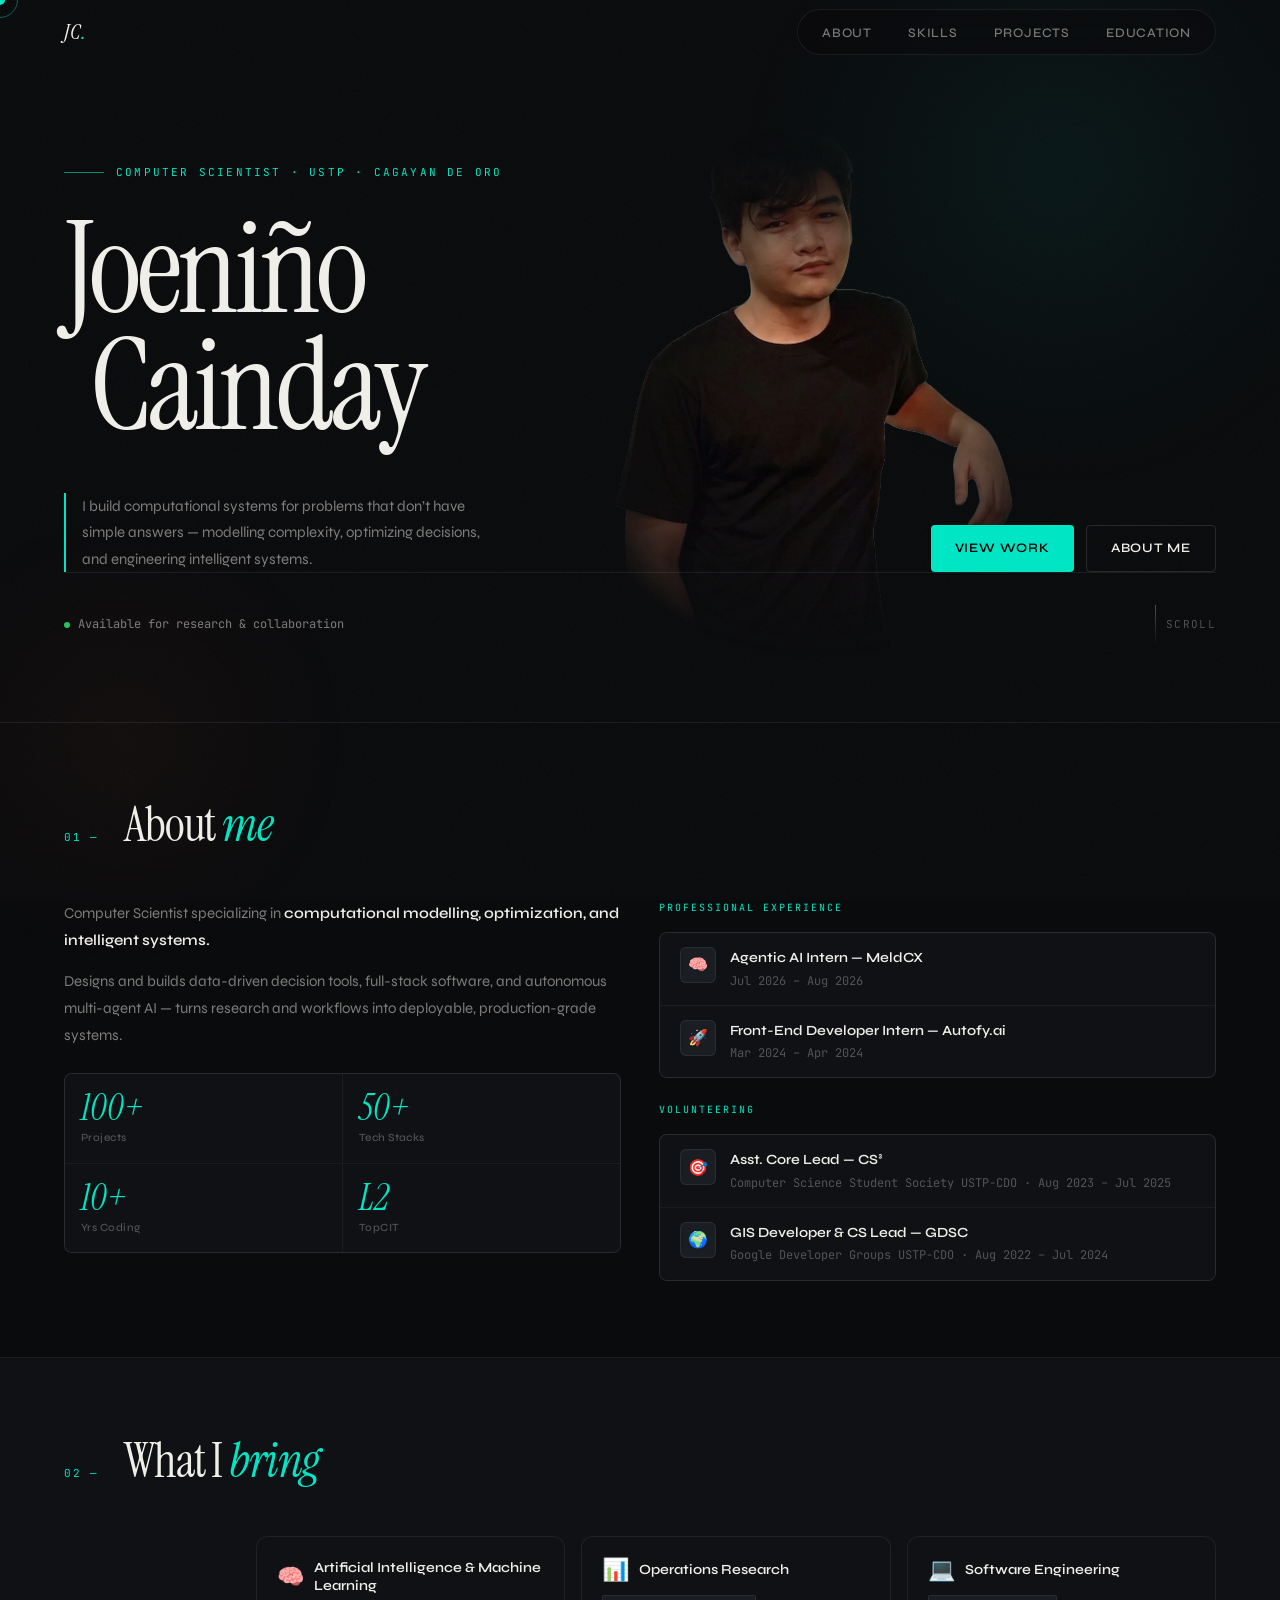
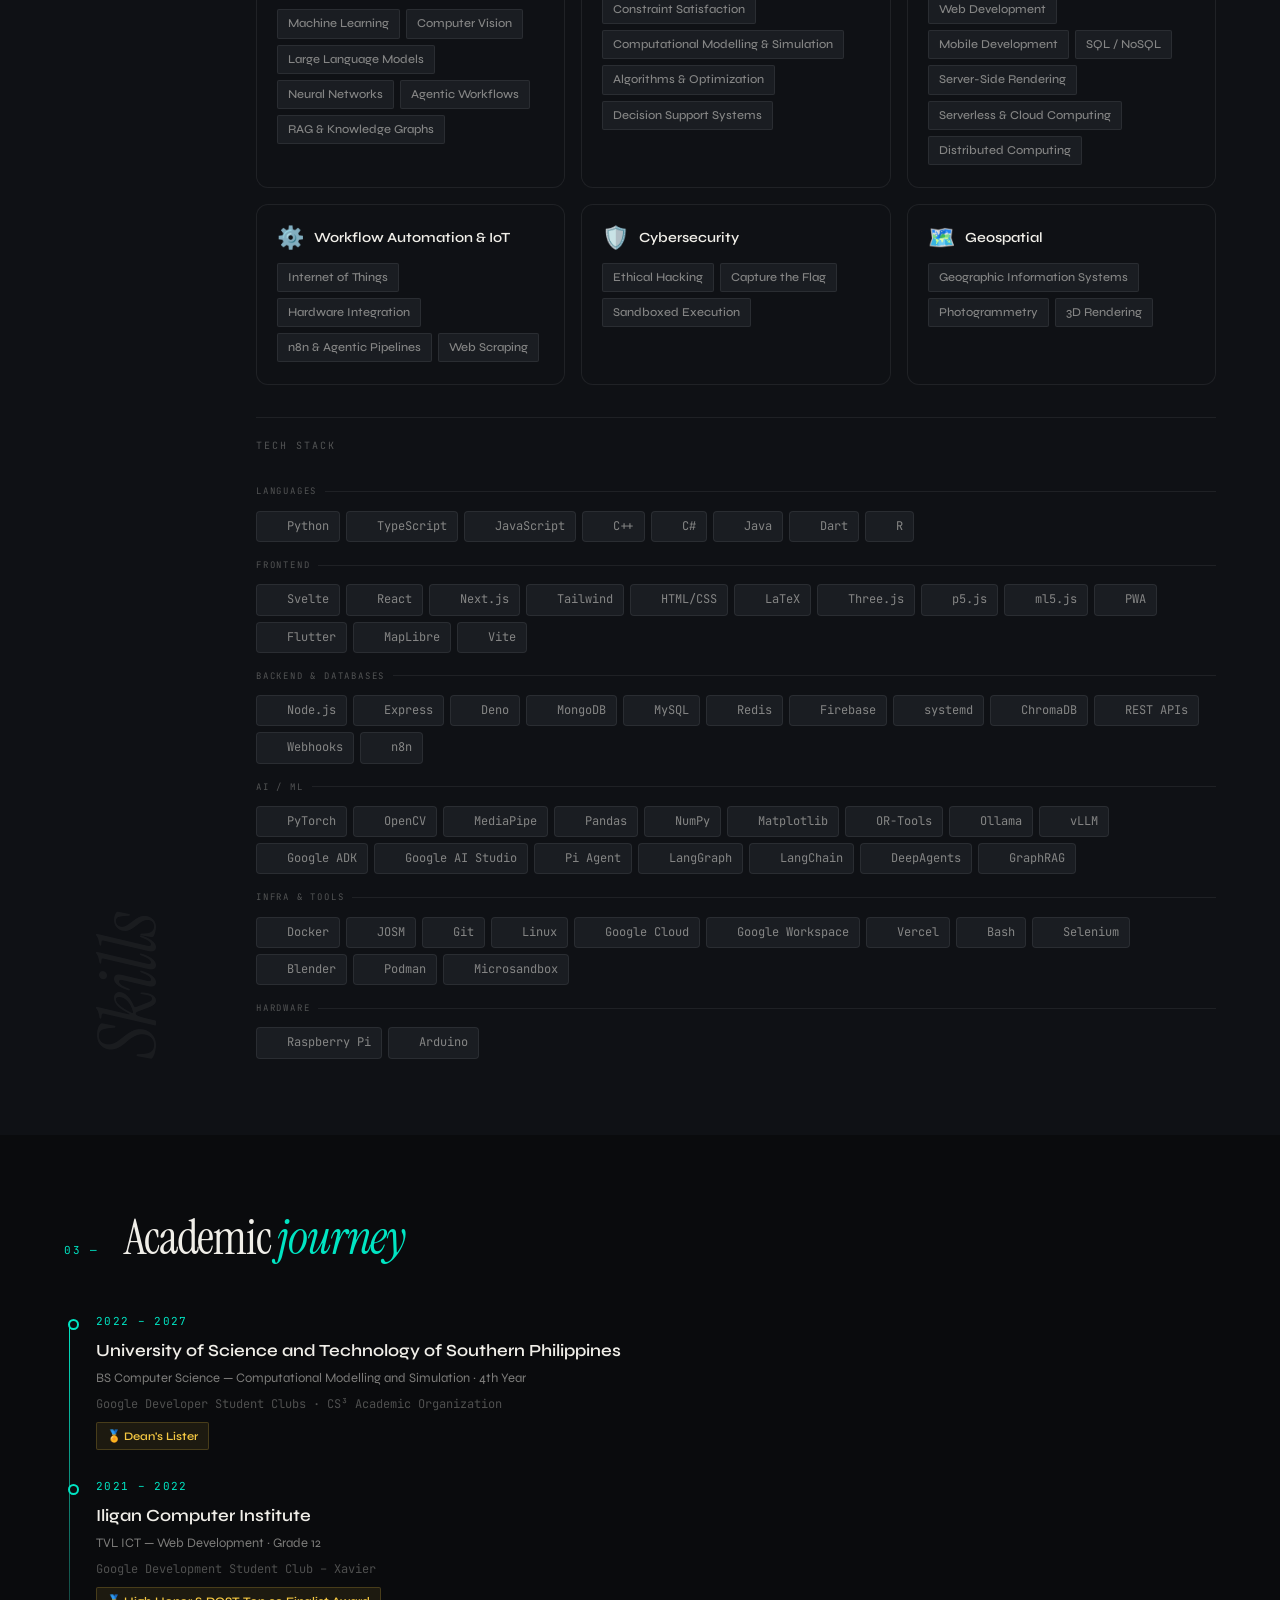
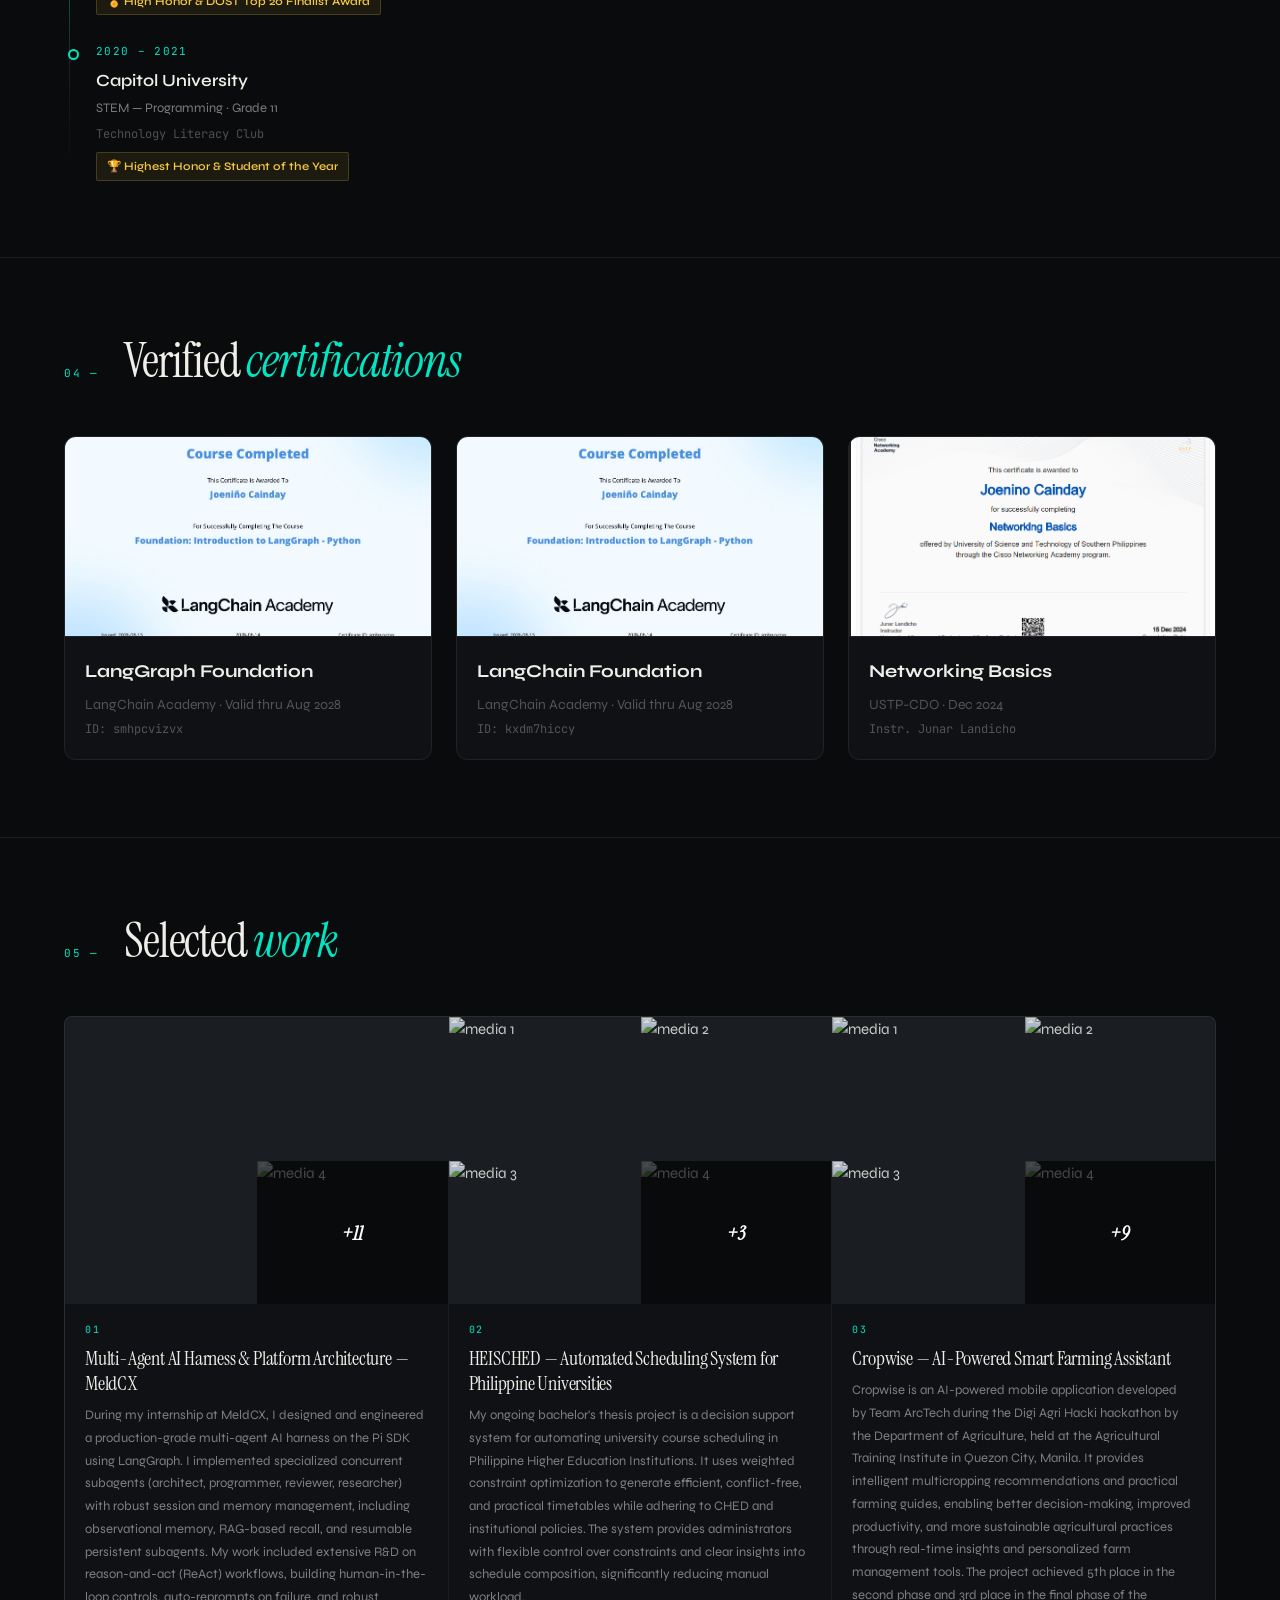
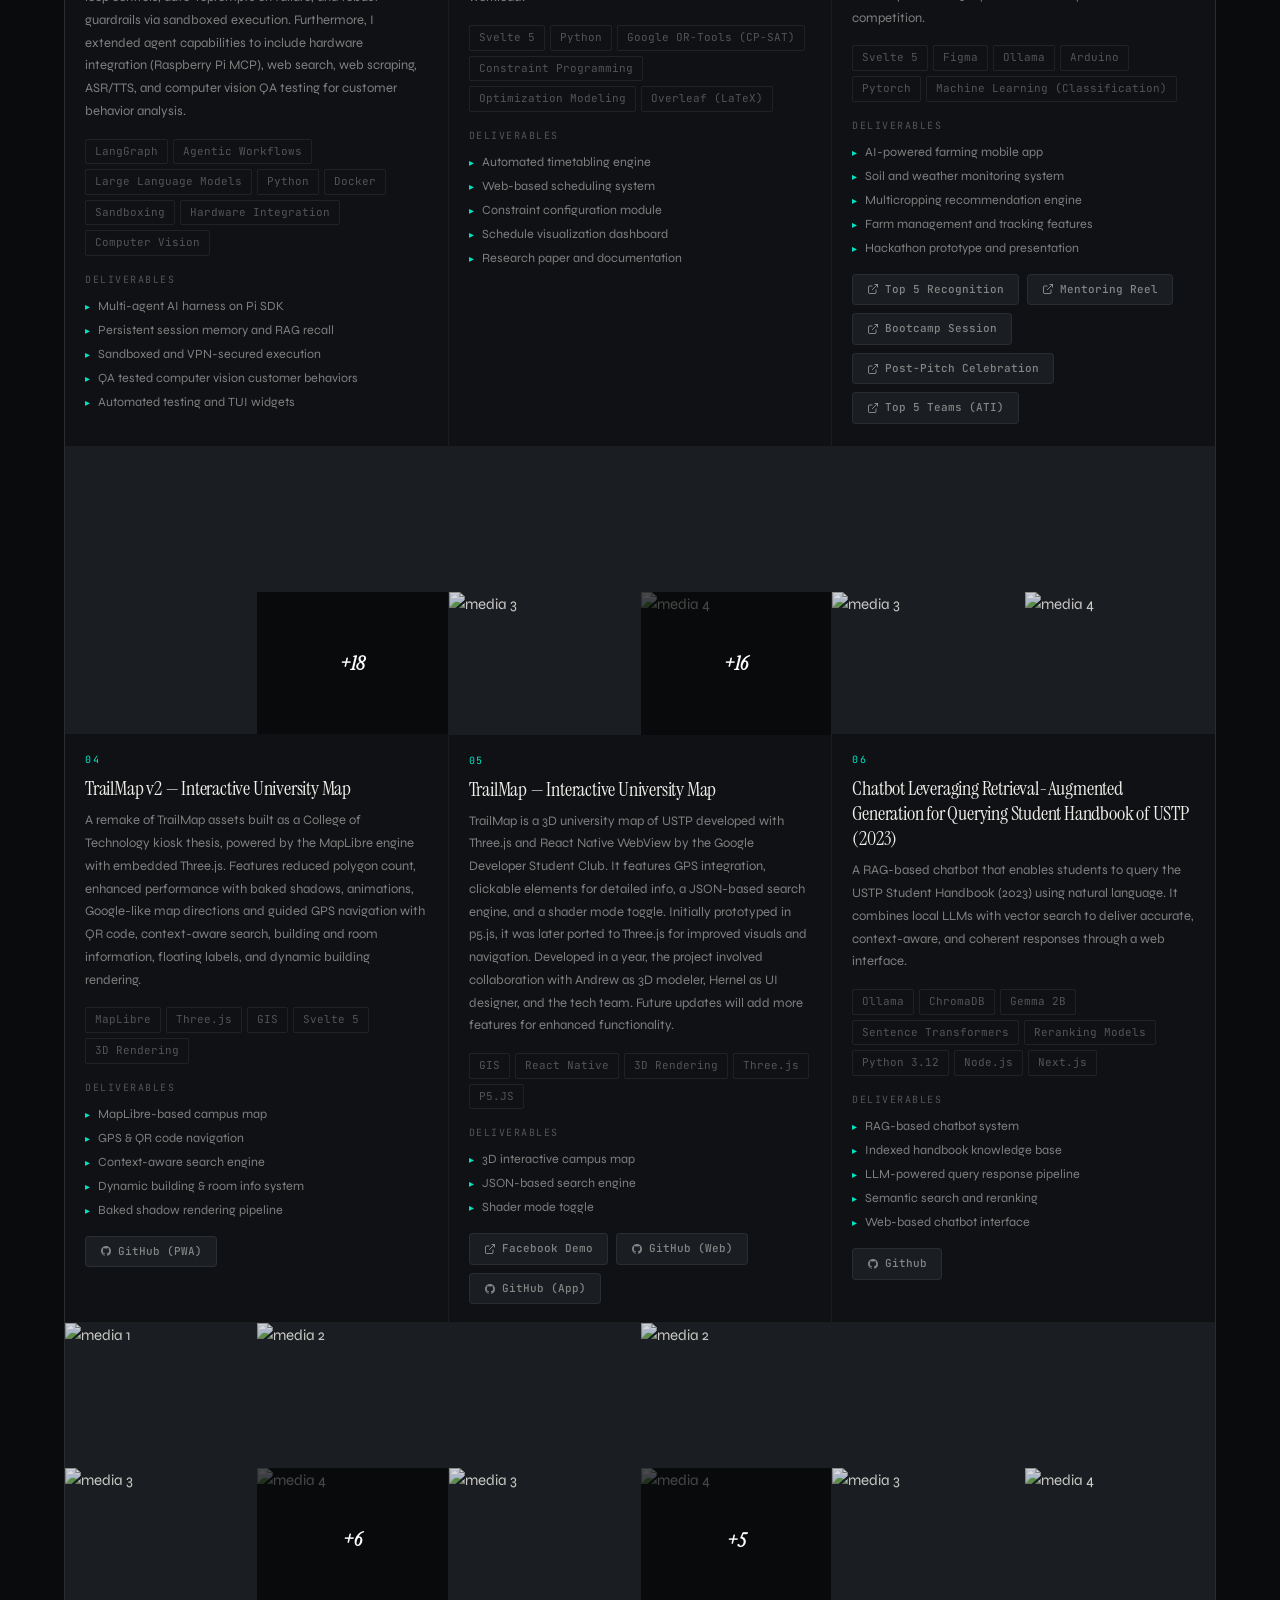
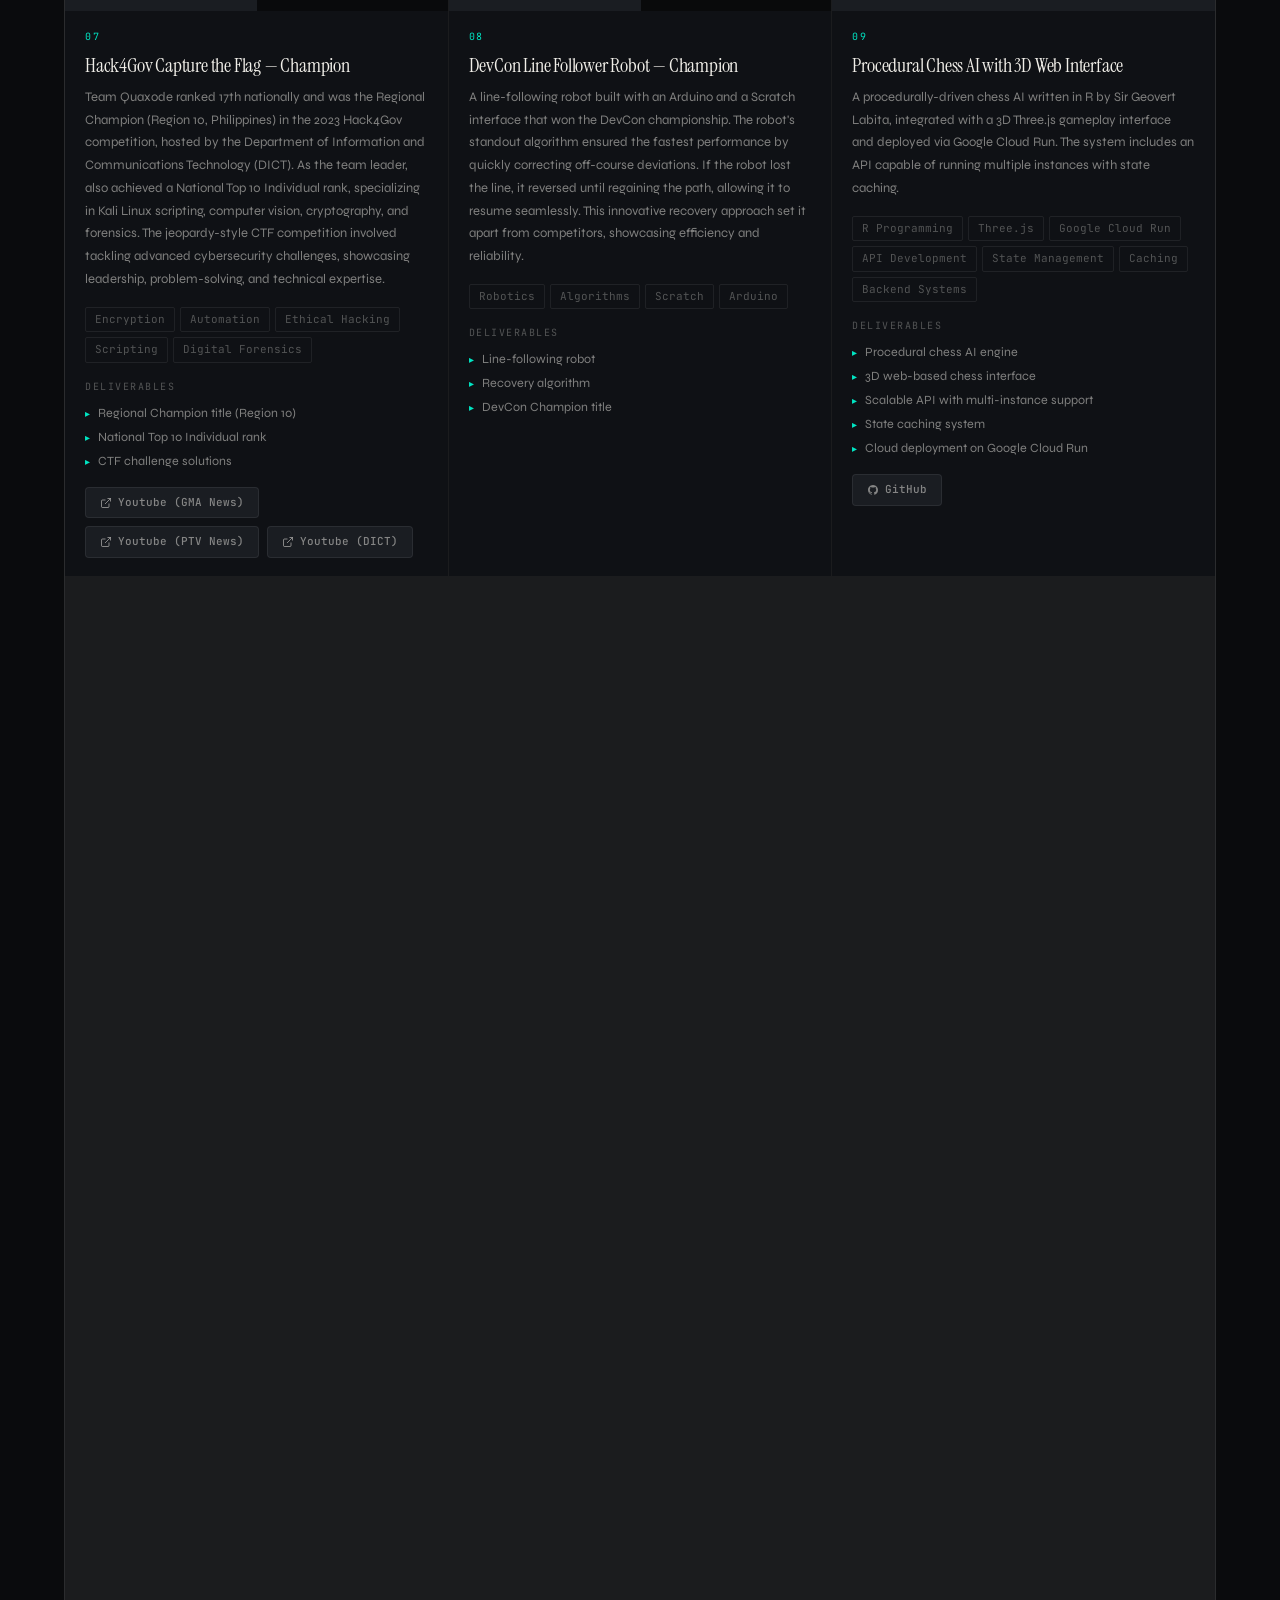
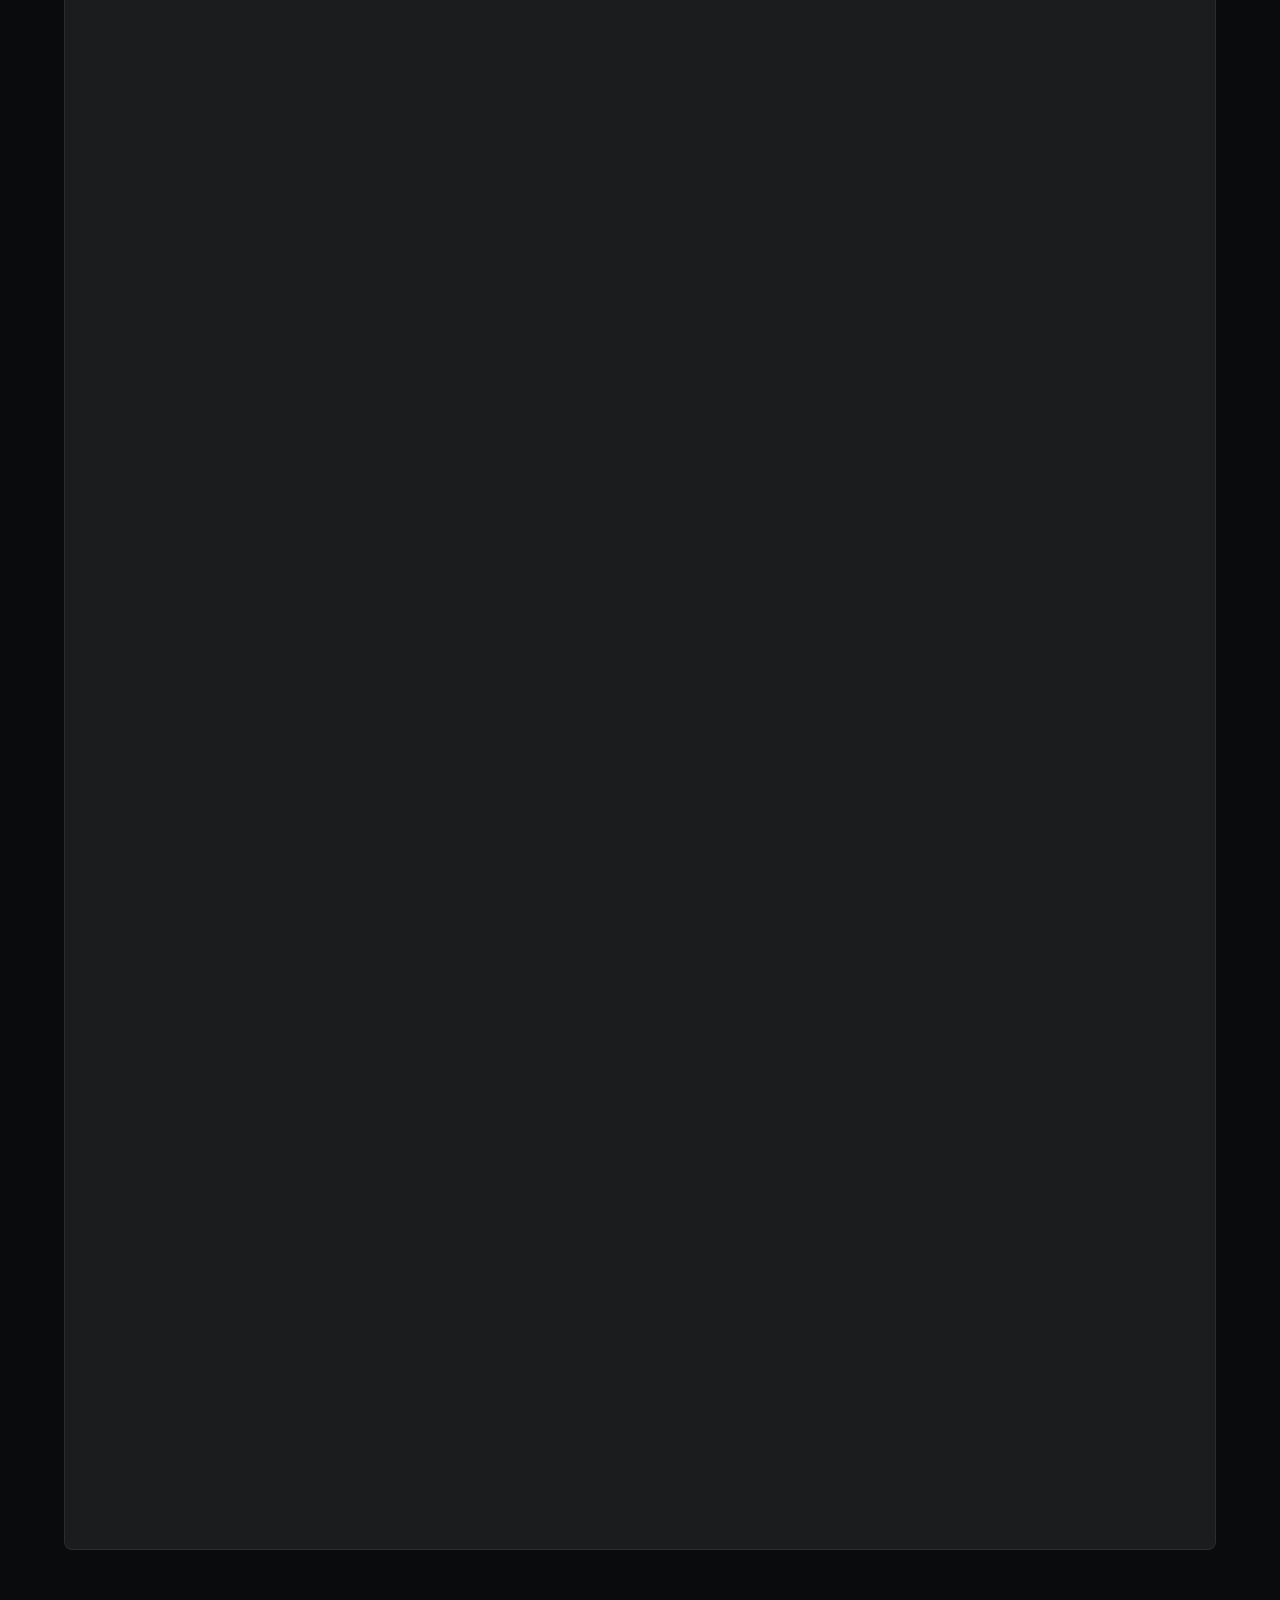
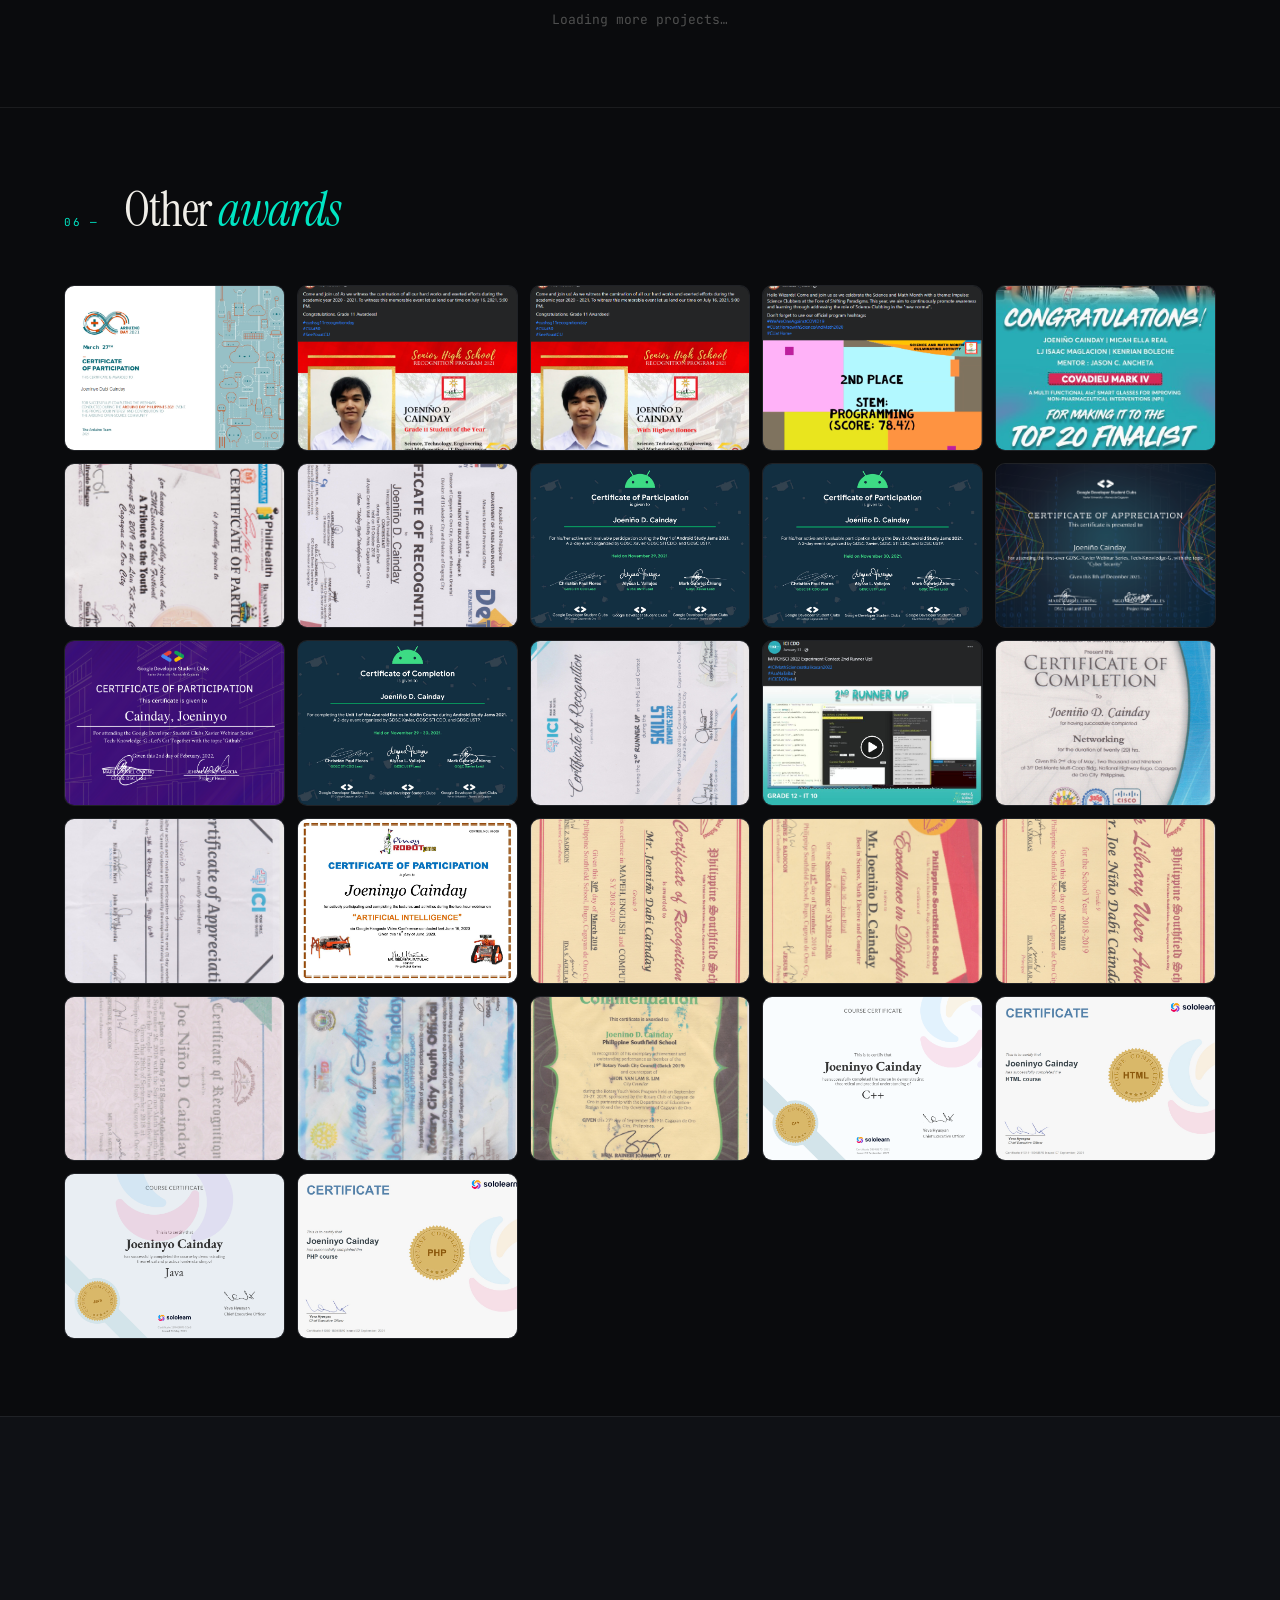
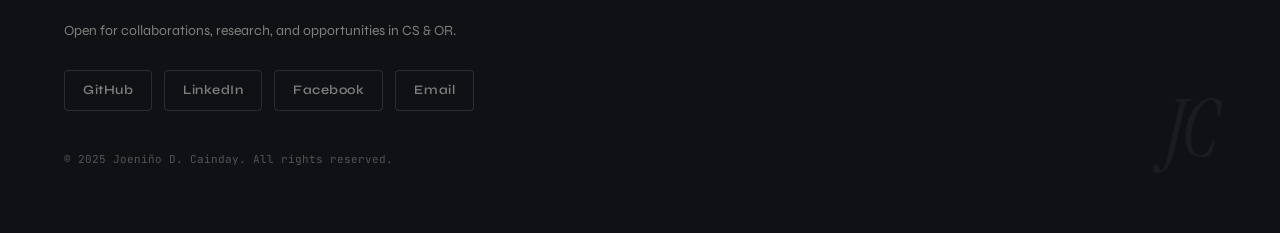
==== commit bdcd58af: "fix: project media modal function" ====
--- a/index.html
+++ b/index.html
@@ -369,111 +369,111 @@
     </div>
 
     <div class="awards-gallery" data-reveal>
-      <div class="award-item" onclick="openLightbox(this)">
+      <div class="award-item" onclick="openAwardLightbox(this)">
         <img src="public/certs/arduinoday_2021.png" loading="lazy" alt="Arduino Day 2021">
         <div class="award-overlay"><span>Arduino Day 2021</span></div>
       </div>
-      <div class="award-item" onclick="openLightbox(this)">
+      <div class="award-item" onclick="openAwardLightbox(this)">
         <img src="public/certs/cu_g11-IT_co-curr_appraisal.png" loading="lazy" alt="CU G11 IT Co-Curricular Appraisal">
         <div class="award-overlay"><span>CU IT Co-Curricular Appraisal</span></div>
       </div>
-      <div class="award-item" onclick="openLightbox(this)">
+      <div class="award-item" onclick="openAwardLightbox(this)">
         <img src="public/certs/cu_g11-IT_highesthonor.png" loading="lazy" alt="CU G11 Highest Honor">
         <div class="award-overlay"><span>CU Highest Honor</span></div>
       </div>
-      <div class="award-item" onclick="openLightbox(this)">
+      <div class="award-item" onclick="openAwardLightbox(this)">
         <img src="public/certs/cu_mathsci_representative.png" loading="lazy" alt="CU Math & Science Representative">
         <div class="award-overlay"><span>CU Math &amp; Science Representative</span></div>
       </div>
-      <div class="award-item" onclick="openLightbox(this)">
+      <div class="award-item" onclick="openAwardLightbox(this)">
         <img src="public/certs/dost_imake.wemake_proposal.jpg" loading="lazy" alt="DOST iMake.weMake Proposal">
         <div class="award-overlay"><span>DOST iMake.weMake</span></div>
       </div>
-      <div class="award-item" onclick="openLightbox(this)">
+      <div class="award-item" onclick="openAwardLightbox(this)">
         <img src="public/certs/dti_chess.jpeg" loading="lazy" alt="DTI Chess">
         <div class="award-overlay"><span>DTI Chess Competition</span></div>
       </div>
-      <div class="award-item" onclick="openLightbox(this)">
+      <div class="award-item" onclick="openAwardLightbox(this)">
         <img src="public/certs/dti_digitalmarketing.jpeg" loading="lazy" alt="DTI Digital Marketing">
         <div class="award-overlay"><span>DTI Digital Marketing</span></div>
       </div>
-      <div class="award-item" onclick="openLightbox(this)">
+      <div class="award-item" onclick="openAwardLightbox(this)">
         <img src="public/certs/gdsc_android_1.jpg" loading="lazy" alt="GDSC Android 1">
         <div class="award-overlay"><span>GDSC Android Development</span></div>
       </div>
-      <div class="award-item" onclick="openLightbox(this)">
+      <div class="award-item" onclick="openAwardLightbox(this)">
         <img src="public/certs/gdsc_android_2.jpg" loading="lazy" alt="GDSC Android 2">
         <div class="award-overlay"><span>GDSC Android Development II</span></div>
       </div>
-      <div class="award-item" onclick="openLightbox(this)">
+      <div class="award-item" onclick="openAwardLightbox(this)">
         <img src="public/certs/gdsc_cybersecurity.png" loading="lazy" alt="GDSC Cybersecurity">
         <div class="award-overlay"><span>GDSC Cybersecurity</span></div>
       </div>
-      <div class="award-item" onclick="openLightbox(this)">
+      <div class="award-item" onclick="openAwardLightbox(this)">
         <img src="public/certs/gdsc_github.png" loading="lazy" alt="GDSC GitHub">
         <div class="award-overlay"><span>GDSC GitHub</span></div>
       </div>
-      <div class="award-item" onclick="openLightbox(this)">
+      <div class="award-item" onclick="openAwardLightbox(this)">
         <img src="public/certs/gdsc_kotlin.jpg" loading="lazy" alt="GDSC Kotlin">
         <div class="award-overlay"><span>GDSC Kotlin</span></div>
       </div>
-      <div class="award-item" onclick="openLightbox(this)">
+      <div class="award-item" onclick="openAwardLightbox(this)">
         <img src="public/certs/ici_excel_contest.jpg" loading="lazy" alt="ICI Excel Contest">
         <div class="award-overlay"><span>ICI Excel Contest</span></div>
       </div>
-      <div class="award-item" onclick="openLightbox(this)">
+      <div class="award-item" onclick="openAwardLightbox(this)">
         <img src="public/certs/ici_mathsci_representative.png" loading="lazy" alt="ICI Math & Science Representative">
         <div class="award-overlay"><span>ICI Math &amp; Science Representative</span></div>
       </div>
-      <div class="award-item" onclick="openLightbox(this)">
+      <div class="award-item" onclick="openAwardLightbox(this)">
         <img src="public/certs/ici_networking.jpeg" loading="lazy" alt="ICI Networking">
         <div class="award-overlay"><span>ICI Networking</span></div>
       </div>
-      <div class="award-item" onclick="openLightbox(this)">
+      <div class="award-item" onclick="openAwardLightbox(this)">
         <img src="public/certs/ici_perdev_workshop.jpeg" loading="lazy" alt="ICI Personal Development Workshop">
         <div class="award-overlay"><span>ICI Personal Development Workshop</span></div>
       </div>
-      <div class="award-item" onclick="openLightbox(this)">
+      <div class="award-item" onclick="openAwardLightbox(this)">
         <img src="public/certs/pinoyrobotgames_AI.jpg" loading="lazy" alt="Pinoy Robot Games AI">
         <div class="award-overlay"><span>Pinoy Robot Games — AI</span></div>
       </div>
-      <div class="award-item" onclick="openLightbox(this)">
+      <div class="award-item" onclick="openAwardLightbox(this)">
         <img src="public/certs/pss_bestsubjects1.jpeg.jpeg" loading="lazy" alt="PSS Best Subjects 1">
         <div class="award-overlay"><span>PSS Best in Subjects I</span></div>
       </div>
-      <div class="award-item" onclick="openLightbox(this)">
+      <div class="award-item" onclick="openAwardLightbox(this)">
         <img src="public/certs/pss_bestsubjects2.jpeg" loading="lazy" alt="PSS Best Subjects 2">
         <div class="award-overlay"><span>PSS Best in Subjects II</span></div>
       </div>
-      <div class="award-item" onclick="openLightbox(this)">
+      <div class="award-item" onclick="openAwardLightbox(this)">
         <img src="public/certs/pss_library.jpeg" loading="lazy" alt="PSS Library">
         <div class="award-overlay"><span>PSS Library Award</span></div>
       </div>
-      <div class="award-item" onclick="openLightbox(this)">
+      <div class="award-item" onclick="openAwardLightbox(this)">
         <img src="public/certs/pss_mathsci.jpeg" loading="lazy" alt="PSS Math & Science">
         <div class="award-overlay"><span>PSS Math &amp; Science</span></div>
       </div>
-      <div class="award-item" onclick="openLightbox(this)">
+      <div class="award-item" onclick="openAwardLightbox(this)">
         <img src="public/certs/rotaryyouth_appreciation.jpeg" loading="lazy" alt="Rotary Youth Appreciation">
         <div class="award-overlay"><span>Rotary Youth — Appreciation</span></div>
       </div>
-      <div class="award-item" onclick="openLightbox(this)">
+      <div class="award-item" onclick="openAwardLightbox(this)">
         <img src="public/certs/rotaryyouth_commendation.jpeg.jpeg" loading="lazy" alt="Rotary Youth Commendation">
         <div class="award-overlay"><span>Rotary Youth — Commendation</span></div>
       </div>
-      <div class="award-item" onclick="openLightbox(this)">
+      <div class="award-item" onclick="openAwardLightbox(this)">
         <img src="public/certs/sololearn_c++.png" loading="lazy" alt="SoloLearn C++">
         <div class="award-overlay"><span>SoloLearn — C++</span></div>
       </div>
-      <div class="award-item" onclick="openLightbox(this)">
+      <div class="award-item" onclick="openAwardLightbox(this)">
         <img src="public/certs/sololearn_html.jpg" loading="lazy" alt="SoloLearn HTML">
         <div class="award-overlay"><span>SoloLearn — HTML</span></div>
       </div>
-      <div class="award-item" onclick="openLightbox(this)">
+      <div class="award-item" onclick="openAwardLightbox(this)">
         <img src="public/certs/sololearn_java.png" loading="lazy" alt="SoloLearn Java">
         <div class="award-overlay"><span>SoloLearn — Java</span></div>
       </div>
-      <div class="award-item" onclick="openLightbox(this)">
+      <div class="award-item" onclick="openAwardLightbox(this)">
         <img src="public/certs/sololearn_php.jpg" loading="lazy" alt="SoloLearn PHP">
         <div class="award-overlay"><span>SoloLearn — PHP</span></div>
       </div>
@@ -916,8 +916,8 @@
     }
     boot();
 
-    // Lightbox
-    function openLightbox(el) {
+    // Award Lightbox (separate from the project gallery lightbox)
+    function openAwardLightbox(el) {
       const img = el.querySelector('img');
       const label = el.querySelector('.award-overlay span');
       document.getElementById('lightbox-img').src = img.src;
@@ -926,11 +926,11 @@
       document.getElementById('lightbox').classList.add('active');
       document.body.style.overflow = 'hidden';
     }
-    function closeLightbox() {
+    function closeAwardLightbox() {
       document.getElementById('lightbox').classList.remove('active');
       document.body.style.overflow = '';
     }
-    document.addEventListener('keydown', e => { if (e.key === 'Escape') closeLightbox(); });
+    document.addEventListener('keydown', e => { if (e.key === 'Escape') closeAwardLightbox(); });
   </script>
 </body>
 
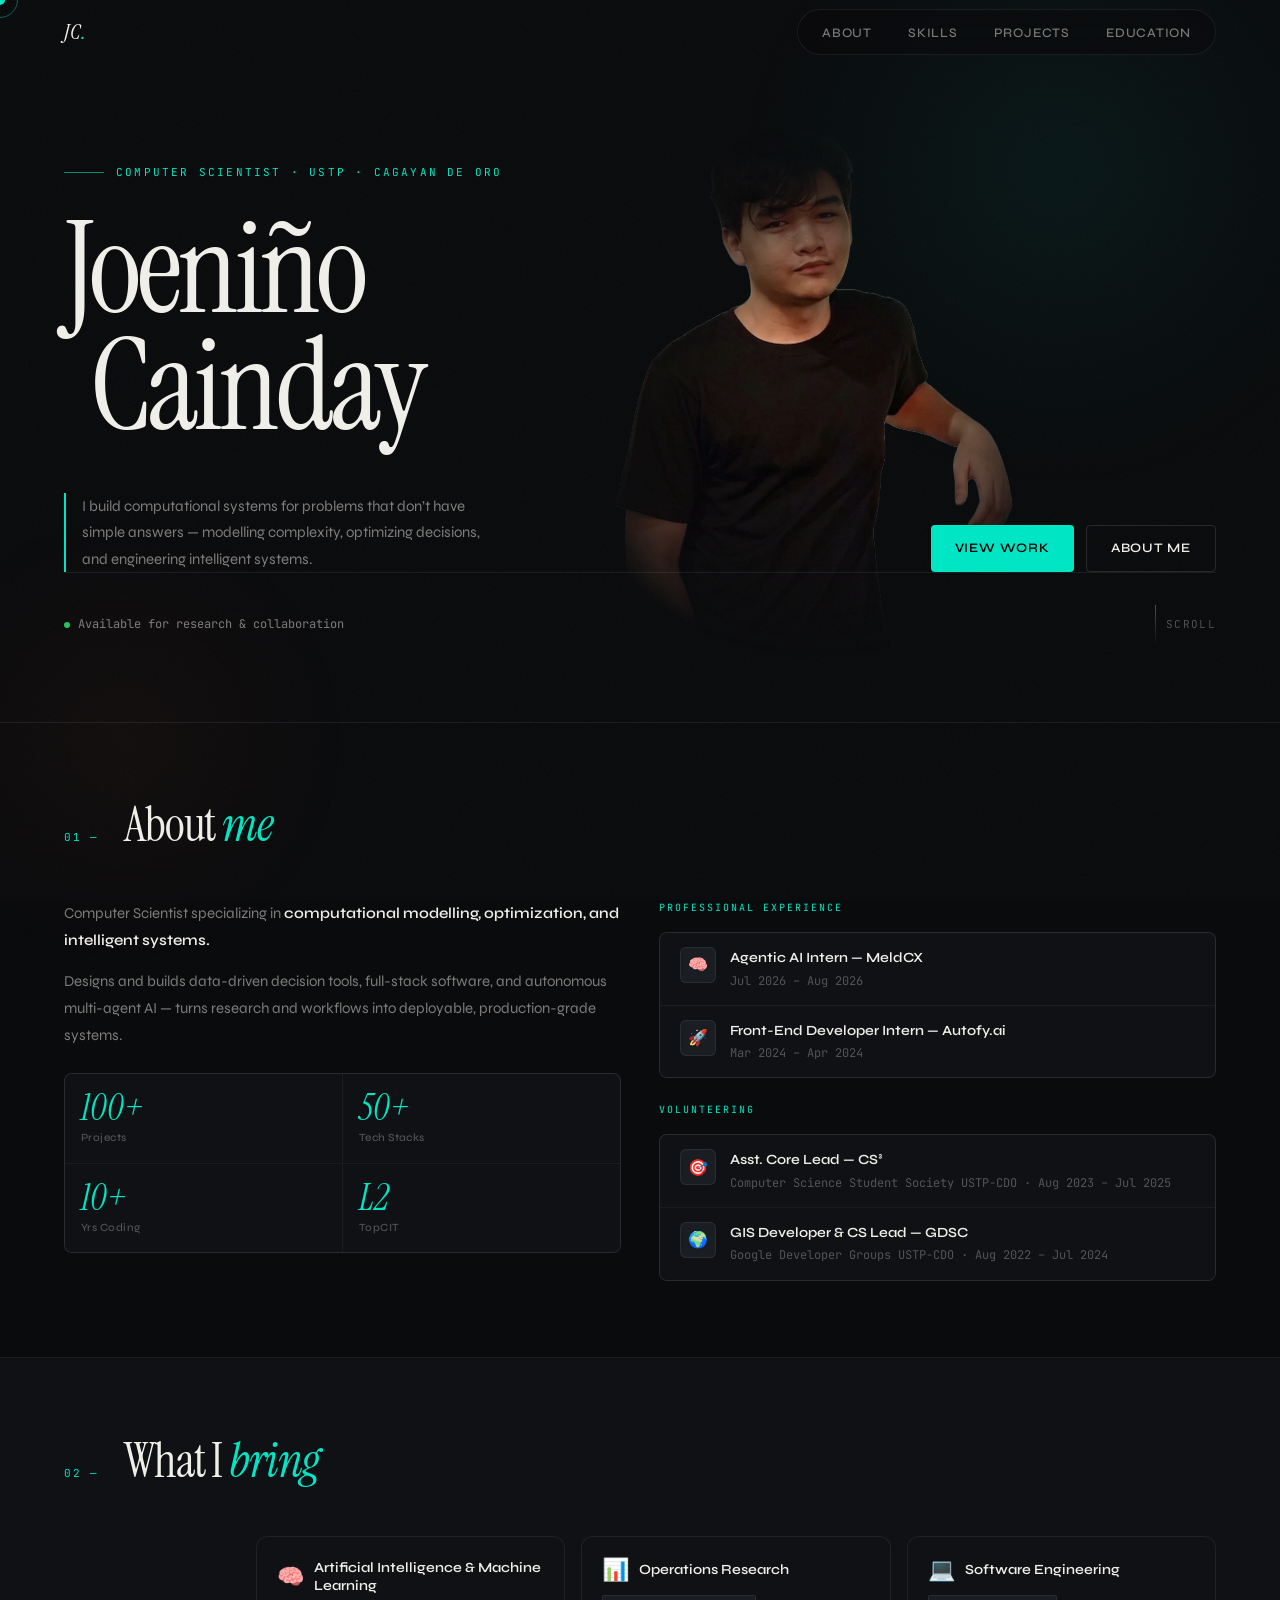
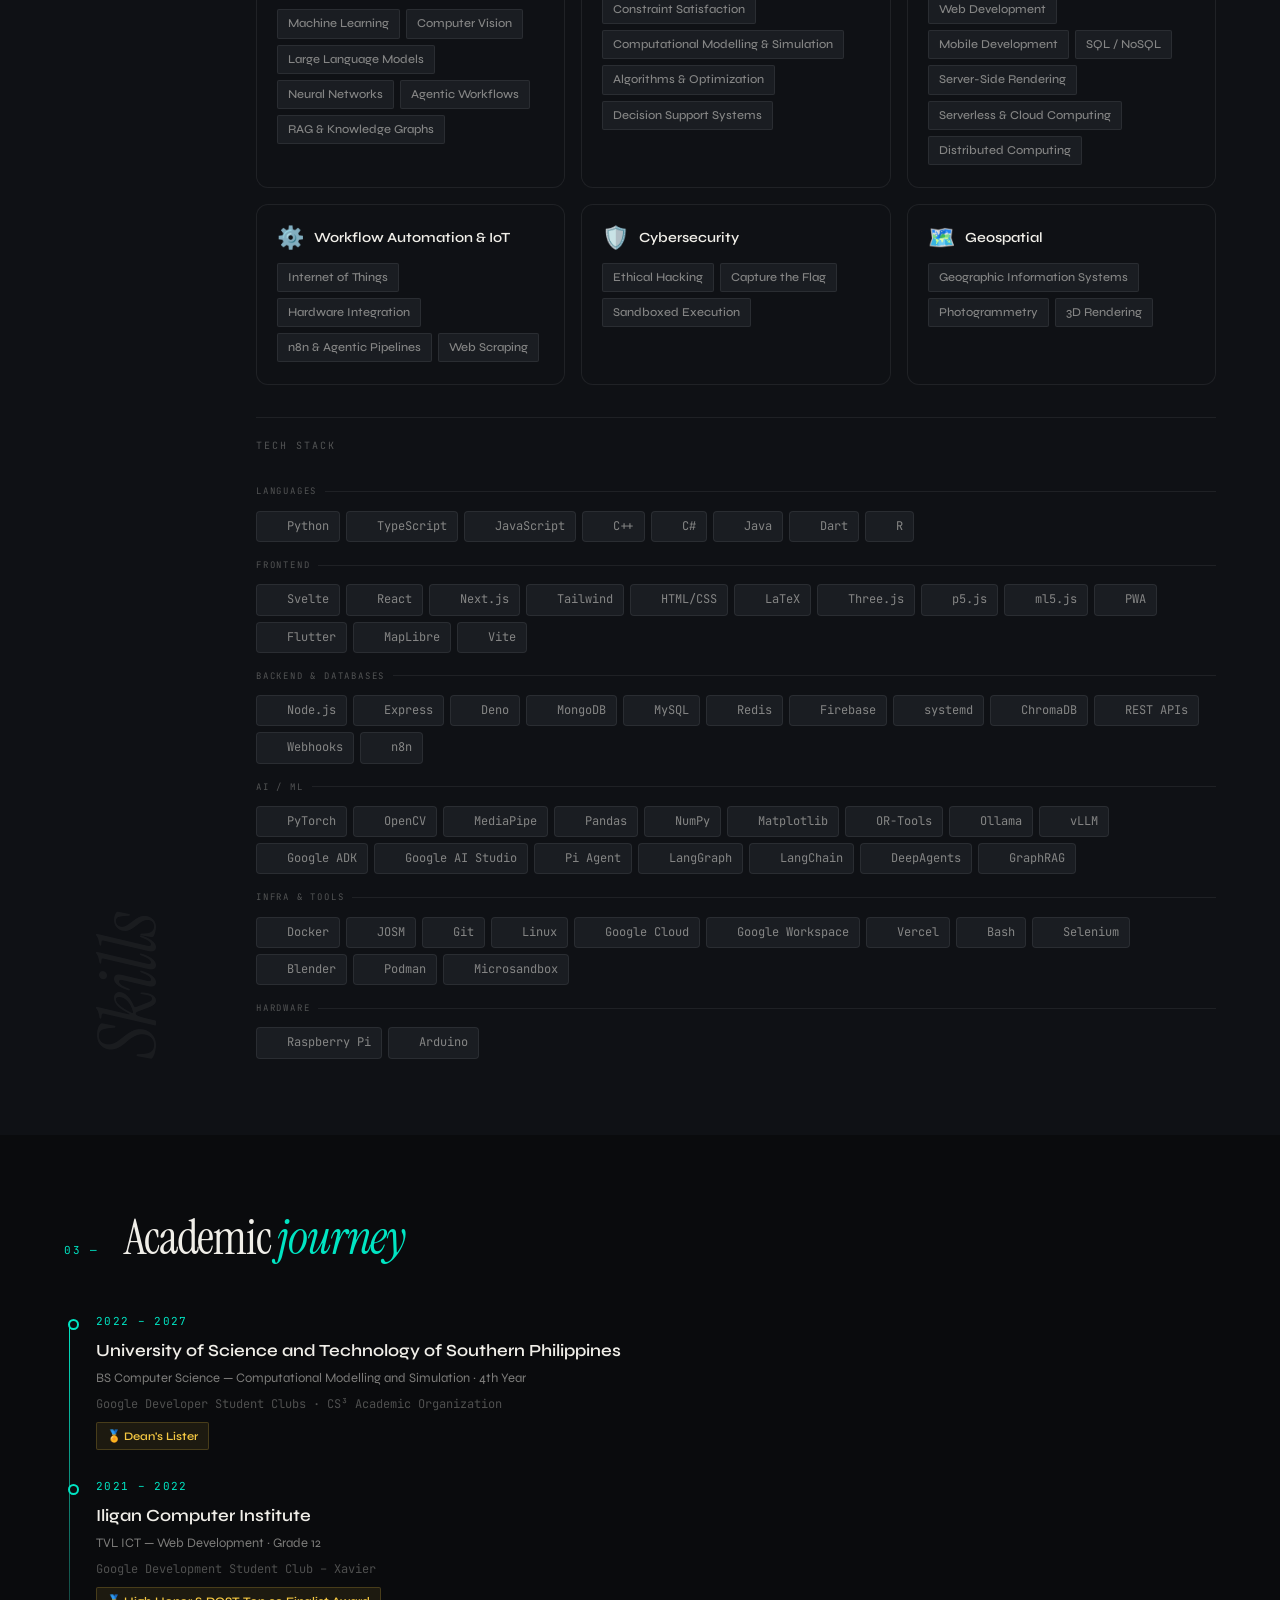
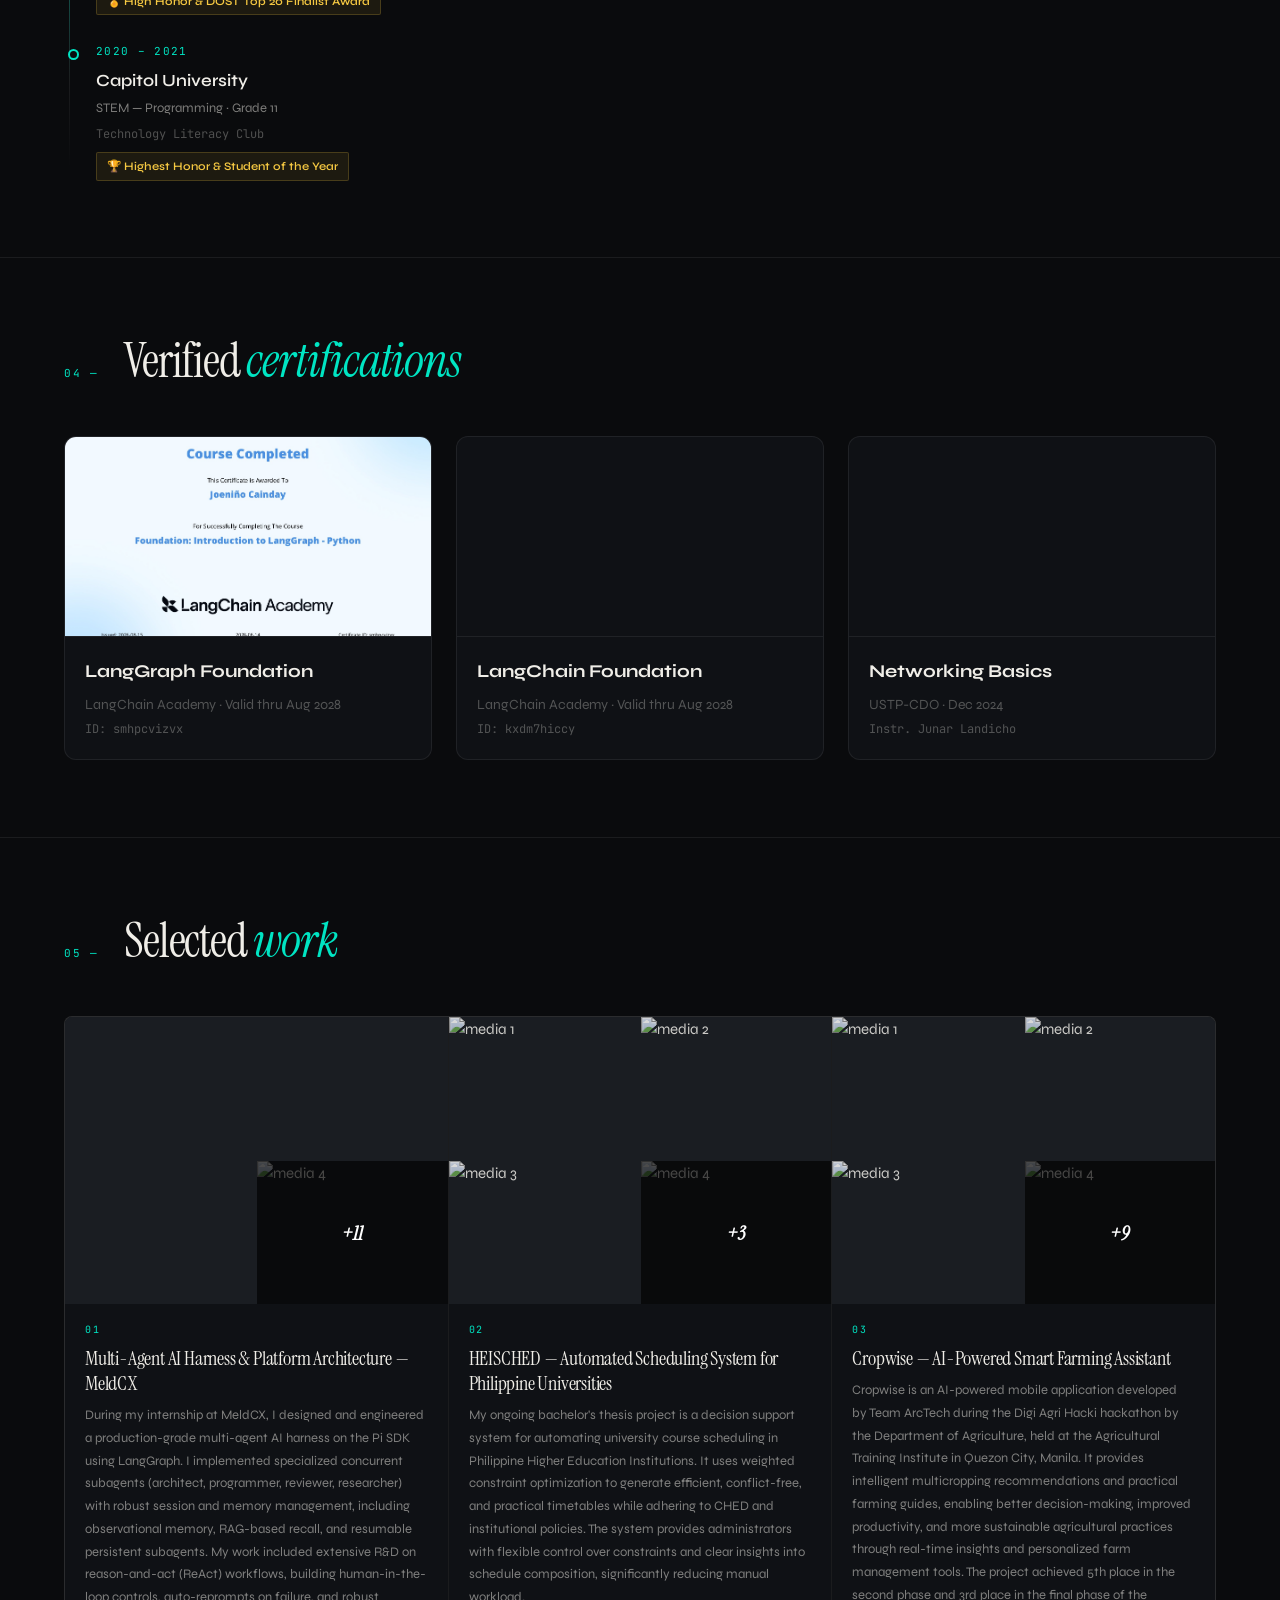
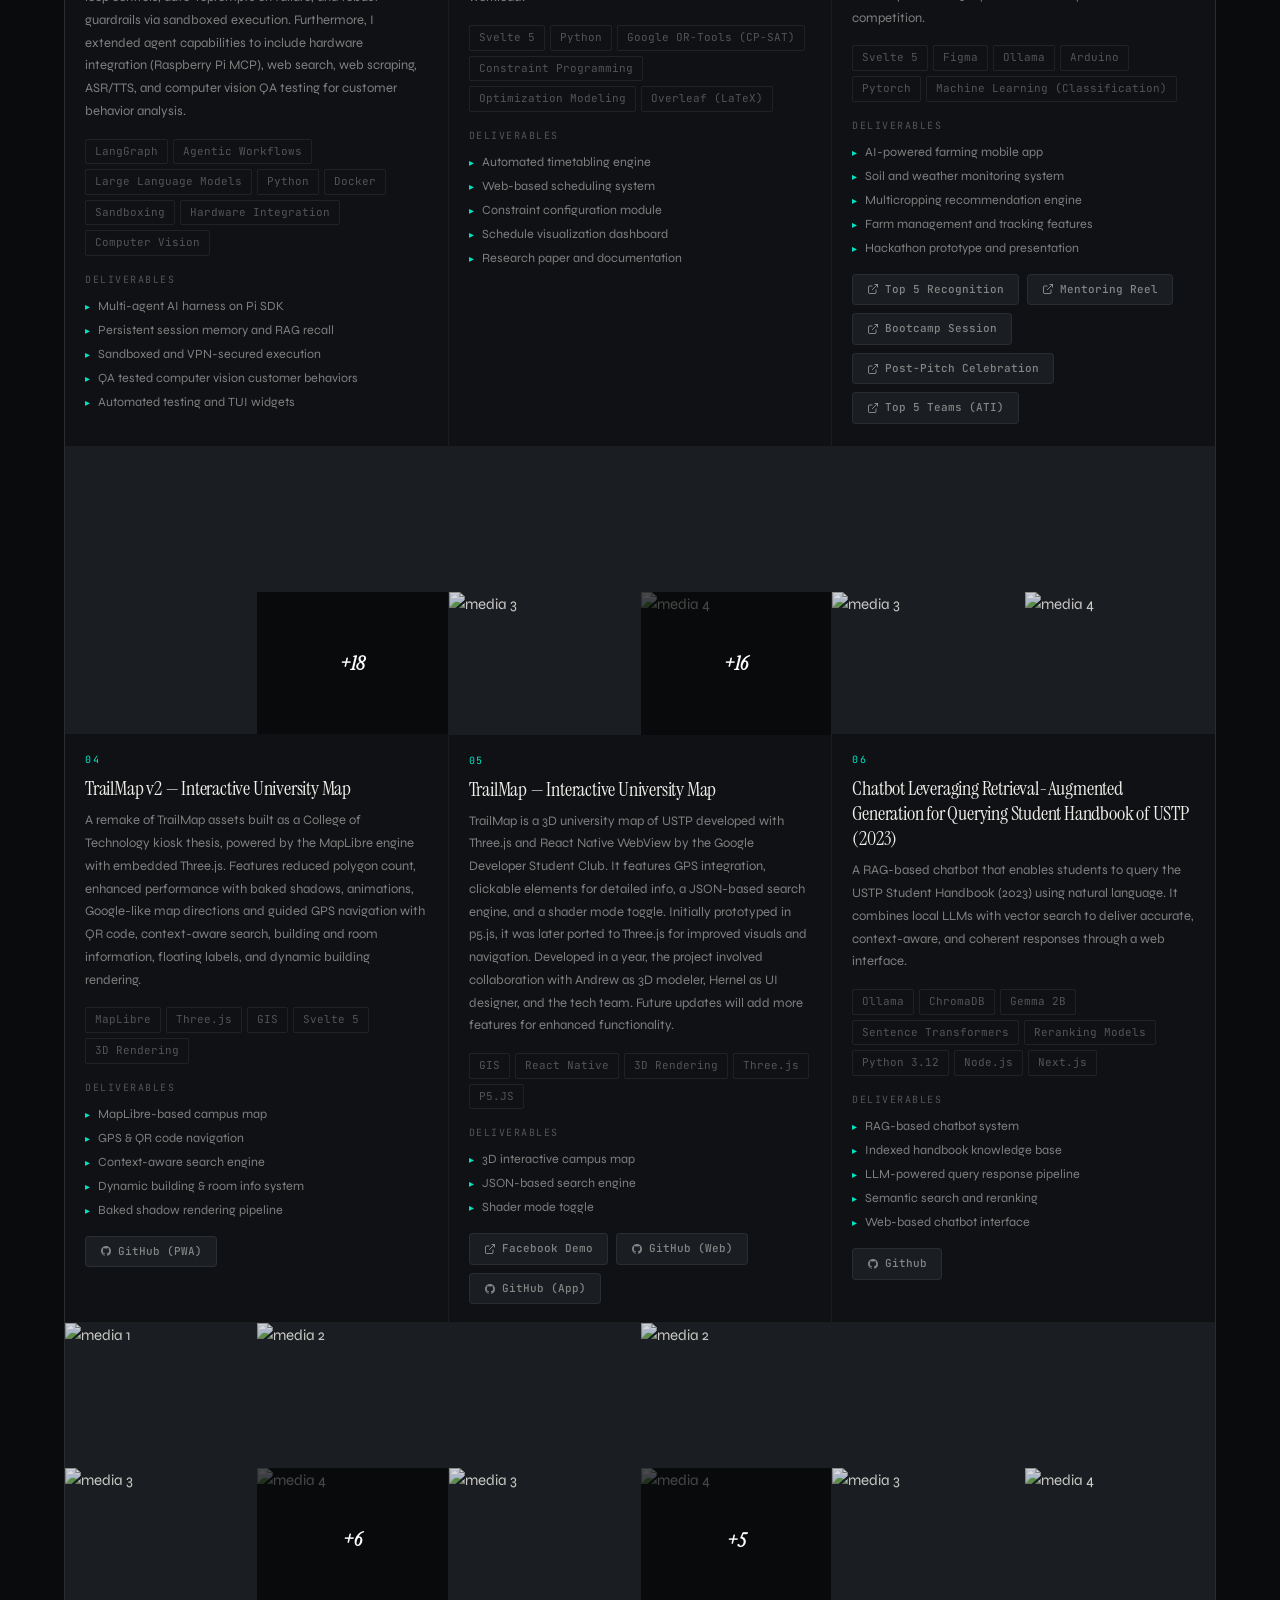
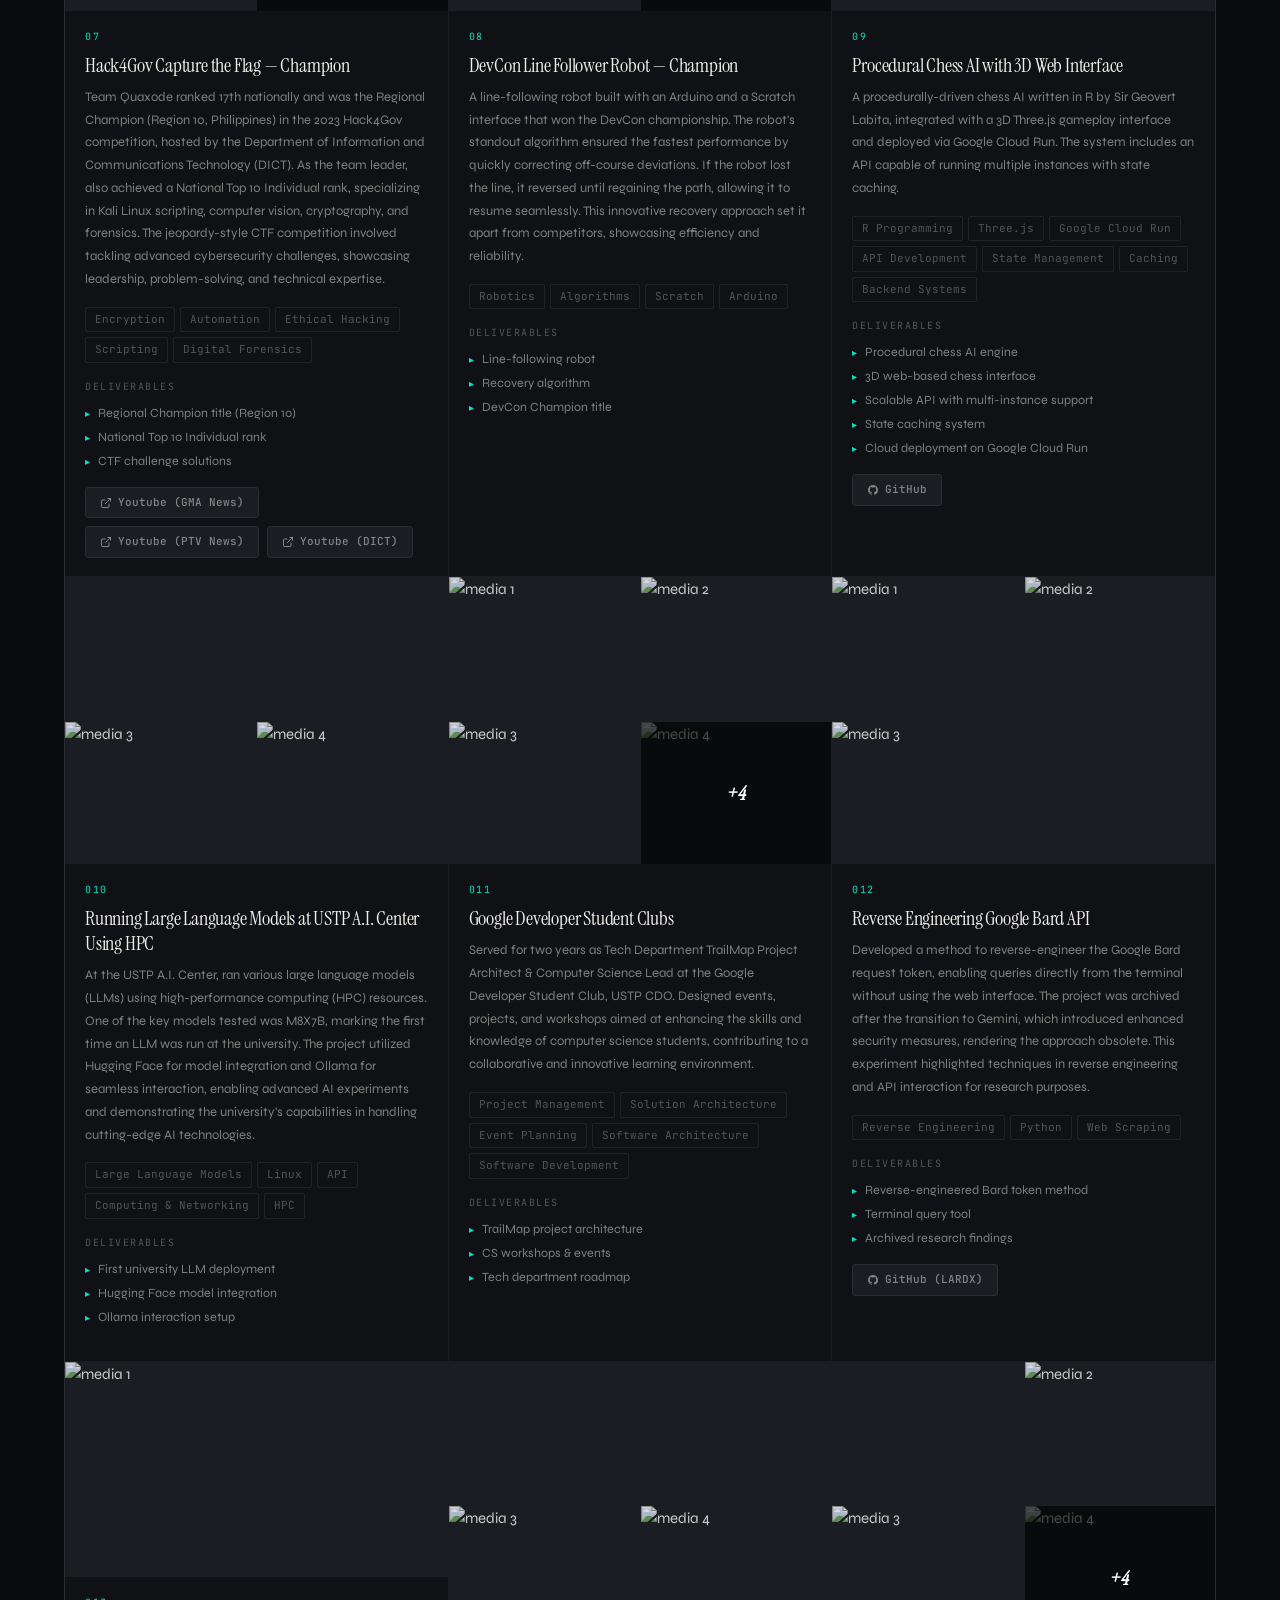
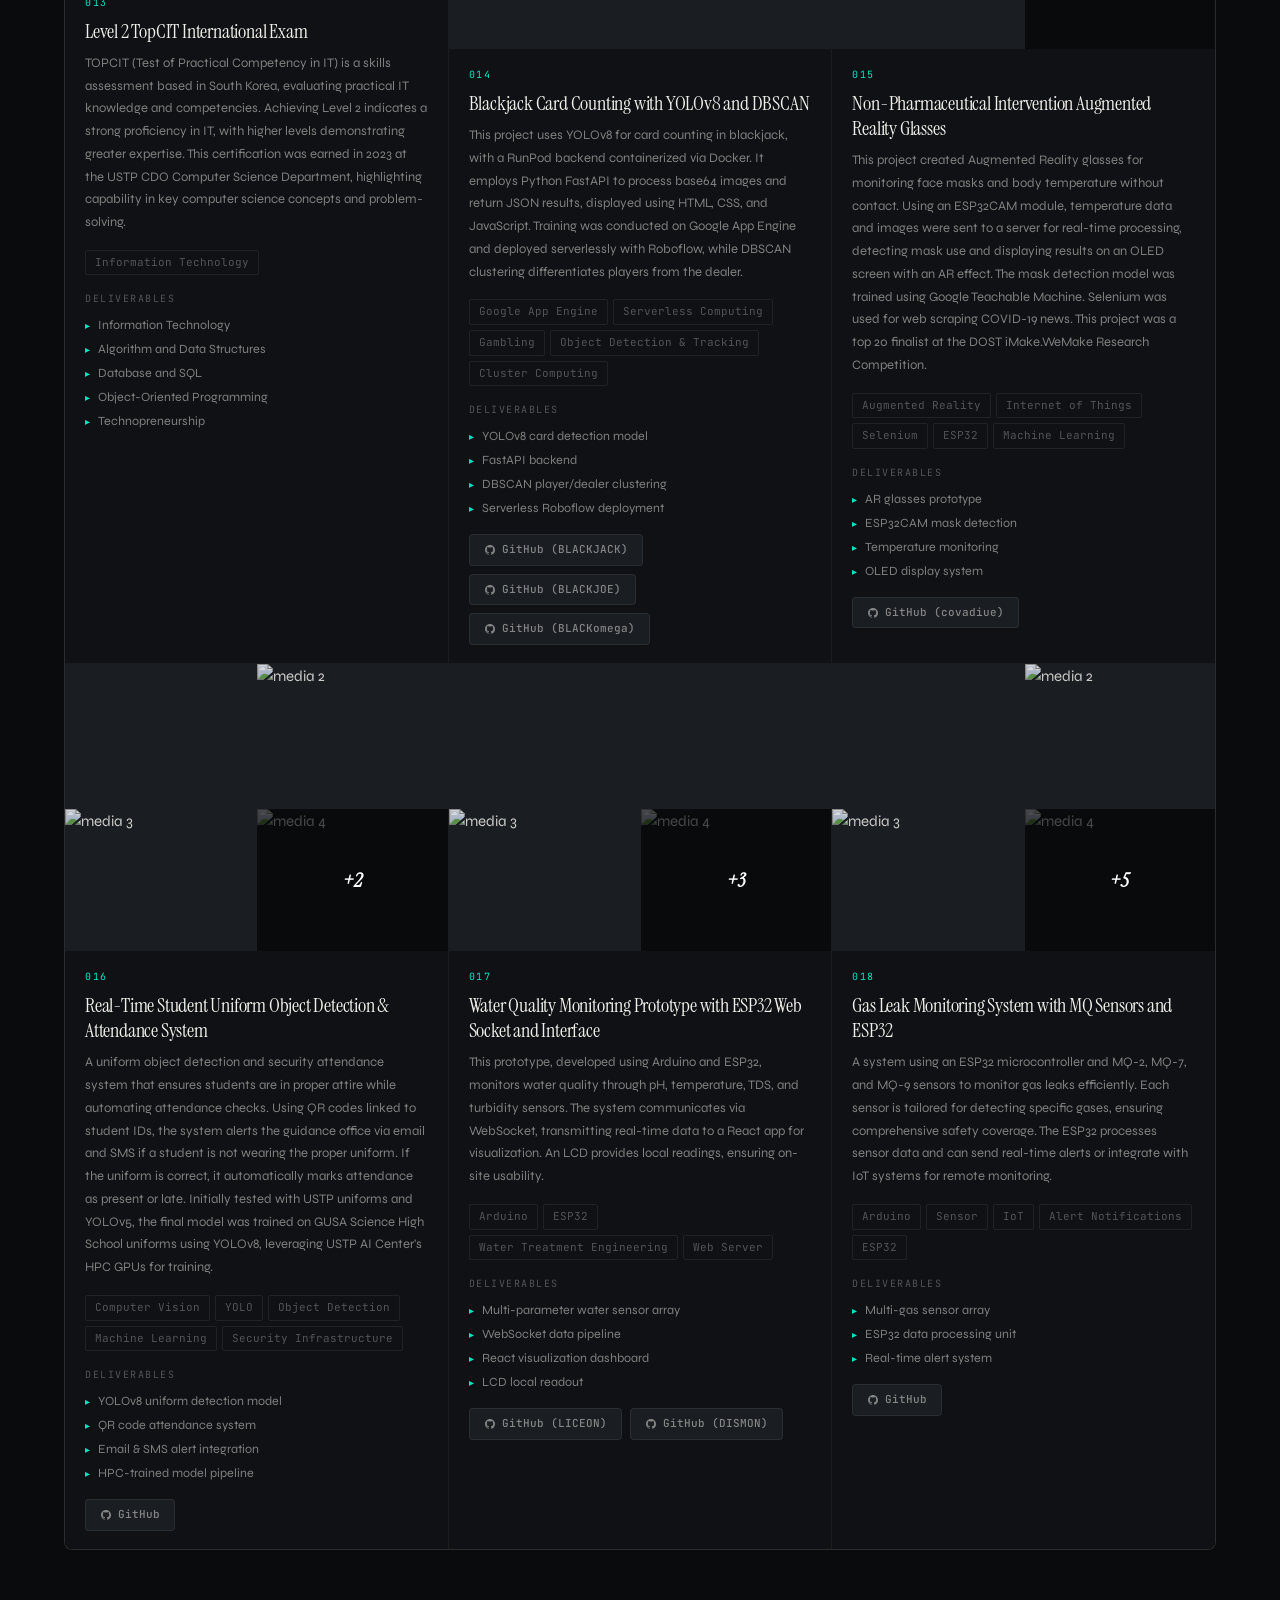
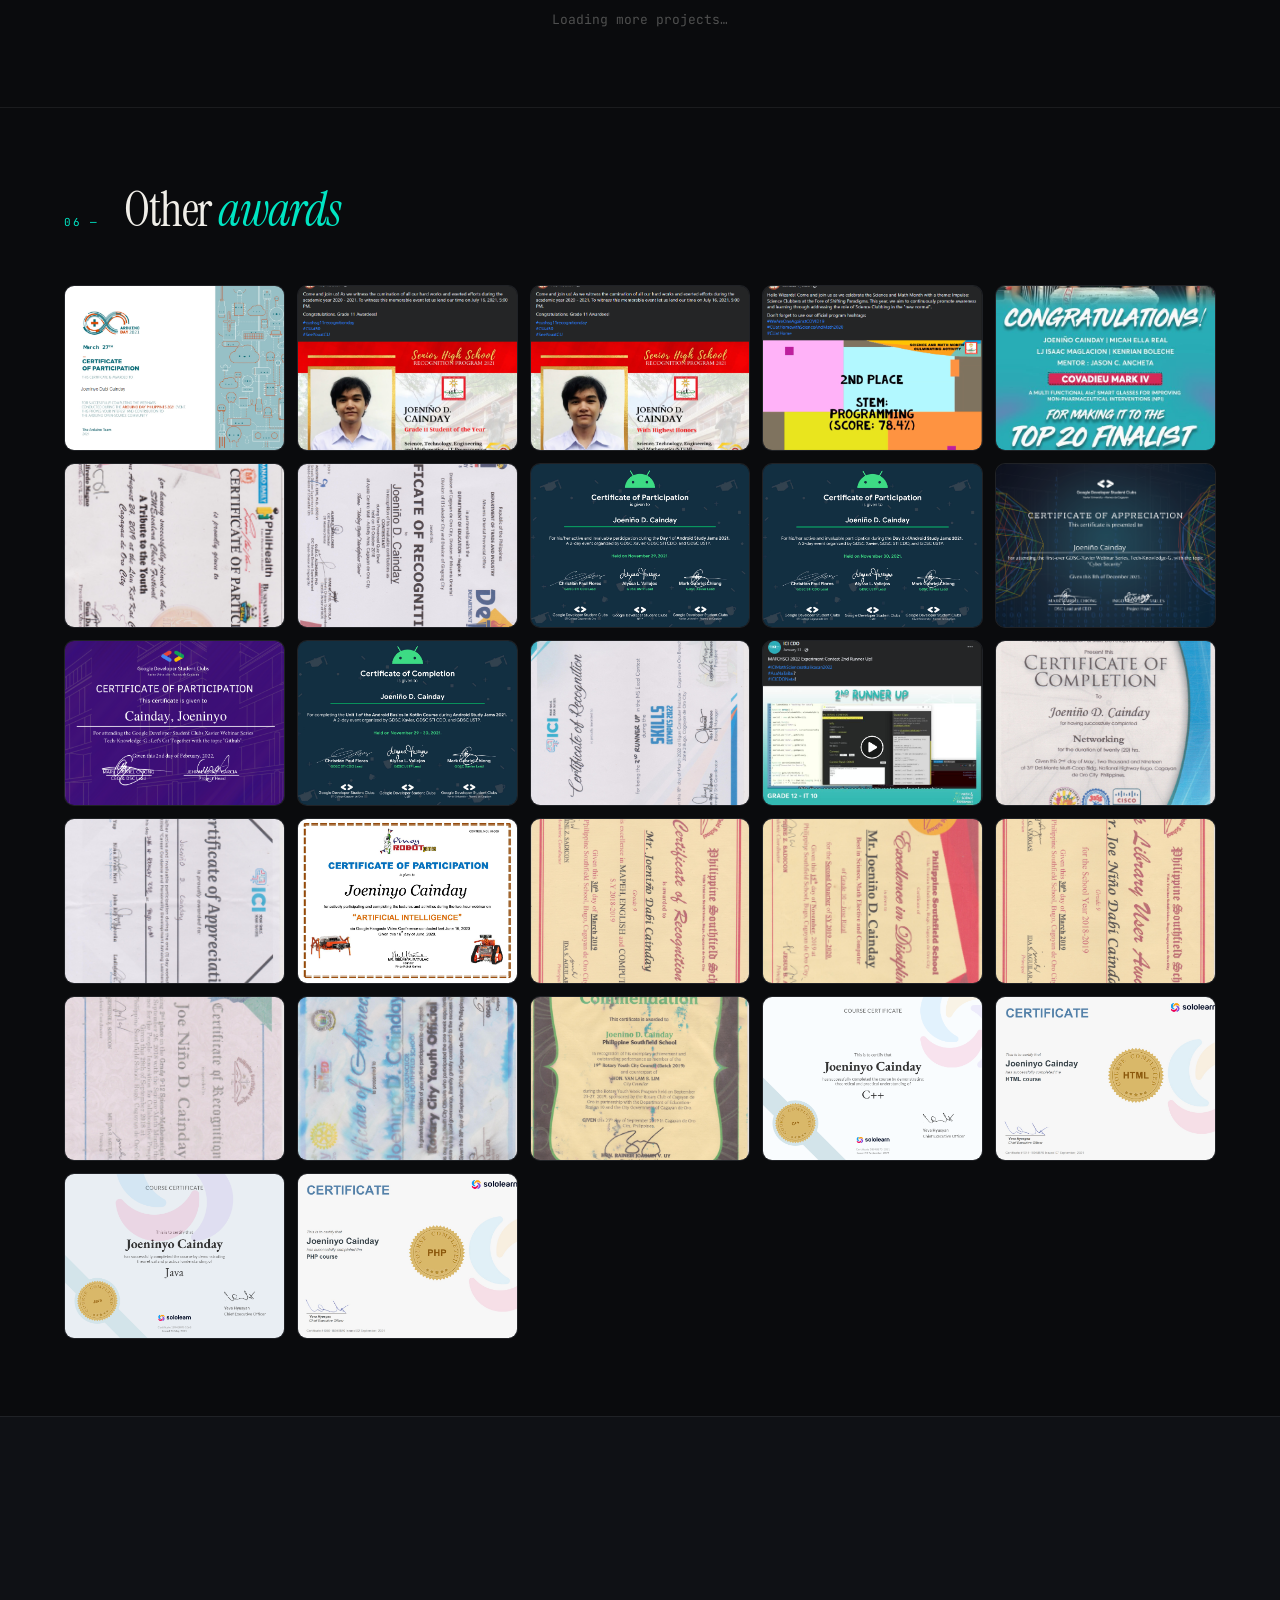
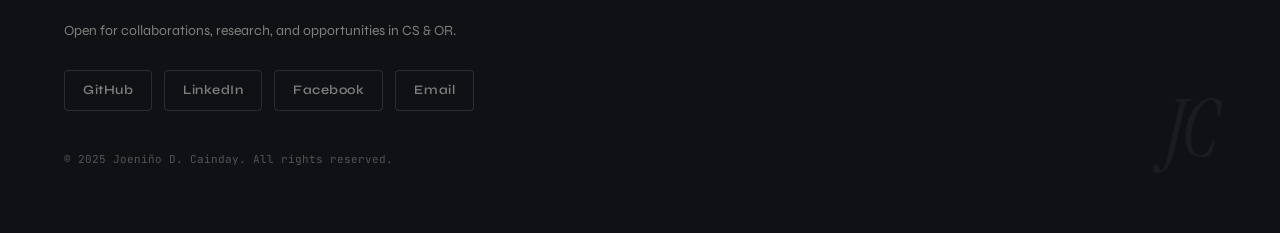
==== commit a87be78d: "fix: modal and media ref" ====
--- a/index.html
+++ b/index.html
@@ -306,43 +306,29 @@
       <h2 class="section-title">Verified <em>certifications</em></h2>
     </div>
 
-    <div class="certs-grid"
-      style="display:grid; grid-template-columns: repeat(auto-fit, minmax(280px, 1fr)); gap: 24px; margin-top: 40px;"
-      data-reveal>
-      <div class="cert-card"
-        style="background:var(--bg2); border: 1px solid var(--border); border-radius: 12px; overflow: hidden; display: flex; flex-direction: column;">
-        <img src="public/certs/langgraph.jpg"
-          style="width:100%; height:200px; object-fit: cover; border-bottom: 1px solid var(--border);"
-          alt="LangGraph Foundation" loading="lazy" decoding="async">
+    <div class="certs-grid" data-reveal>
+      <div class="cert-card" onclick="openAwardLightbox(this)">
+        <img src="public/certs/langgraph.jpg" alt="LangGraph Foundation" loading="lazy" decoding="async">
         <div style="padding: 20px;">
           <h3 style="font-size:18px; margin-bottom:8px;">LangGraph Foundation</h3>
           <p style="font-size:14px; color:var(--text-muted);">LangChain Academy · Valid thru Aug 2028</p>
-          <p style="font-size:12px; color:var(--text-muted); margin-top:4px; font-family:var(--ff-mono);">ID: smhpcvizvx
-          </p>
+          <p style="font-size:12px; color:var(--text-muted); margin-top:4px; font-family:var(--ff-mono);">ID: smhpcvizvx</p>
         </div>
       </div>
-      <div class="cert-card"
-        style="background:var(--bg2); border: 1px solid var(--border); border-radius: 12px; overflow: hidden; display: flex; flex-direction: column;">
-        <img src="public/certs/langchain.jpg"
-          style="width:100%; height:200px; object-fit: cover; border-bottom: 1px solid var(--border);"
-          alt="LangChain Foundation" loading="lazy" decoding="async">
+      <div class="cert-card" onclick="openAwardLightbox(this)">
+        <img src="public/certs/langchain.jpg" alt="LangChain Foundation" loading="lazy" decoding="async">
         <div style="padding: 20px;">
           <h3 style="font-size:18px; margin-bottom:8px;">LangChain Foundation</h3>
           <p style="font-size:14px; color:var(--text-muted);">LangChain Academy · Valid thru Aug 2028</p>
-          <p style="font-size:12px; color:var(--text-muted); margin-top:4px; font-family:var(--ff-mono);">ID: kxdm7hiccy
-          </p>
+          <p style="font-size:12px; color:var(--text-muted); margin-top:4px; font-family:var(--ff-mono);">ID: kxdm7hiccy</p>
         </div>
       </div>
-      <div class="cert-card"
-        style="background:var(--bg2); border: 1px solid var(--border); border-radius: 12px; overflow: hidden; display: flex; flex-direction: column;">
-        <img src="public/certs/cisco.png"
-          style="width:100%; height:200px; object-fit: cover; border-bottom: 1px solid var(--border);"
-          alt="Networking Basics" loading="lazy" decoding="async">
+      <div class="cert-card" onclick="openAwardLightbox(this)">
+        <img src="public/certs/cisco.png" alt="Networking Basics" loading="lazy" decoding="async">
         <div style="padding: 20px;">
           <h3 style="font-size:18px; margin-bottom:8px;">Networking Basics</h3>
           <p style="font-size:14px; color:var(--text-muted);">USTP-CDO · Dec 2024</p>
-          <p style="font-size:12px; color:var(--text-muted); margin-top:4px; font-family:var(--ff-mono);">Instr. Junar
-            Landicho</p>
+          <p style="font-size:12px; color:var(--text-muted); margin-top:4px; font-family:var(--ff-mono);">Instr. Junar Landicho</p>
         </div>
       </div>
     </div>
@@ -480,11 +466,11 @@
     </div>
   </div>
 
-  <!-- LIGHTBOX -->
-  <div class="lightbox" id="lightbox" onclick="closeLightbox()">
-    <button class="lightbox-close" onclick="closeLightbox()">✕</button>
-    <img class="lightbox-img" id="lightbox-img" src="" alt="">
-    <div class="lightbox-label" id="lightbox-label"></div>
+  <!-- AWARDS LIGHTBOX -->
+  <div class="lightbox" id="award-lightbox" onclick="closeAwardLightbox()">
+    <button class="lightbox-close" onclick="closeAwardLightbox()">✕</button>
+    <img class="lightbox-img" id="award-lightbox-img" src="" alt="">
+    <div class="lightbox-label" id="award-lightbox-label"></div>
   </div>
 
 
@@ -510,8 +496,8 @@
     </div>
   </footer>
 
-  <!-- LIGHTBOX -->
-  <div class="lightbox-overlay" id="lightbox">
+  <!-- PROJECT LIGHTBOX -->
+  <div class="lightbox-overlay" id="project-lightbox">
     <div class="lightbox-inner">
       <button class="lightbox-close" id="lb-close">✕</button>
       <img class="lightbox-media" id="lb-img" src="" alt="" />
@@ -564,17 +550,16 @@
       requestAnimationFrame(animCursor);
     })();
 
-    document.querySelectorAll('a, button').forEach(el => {
-      el.addEventListener('mouseenter', () => {
+    document.addEventListener('mouseover', e => {
+      if (e.target.closest('a, button, .cert-card, .award-item, .gallery-item, .lightbox-thumb, .lightbox-close, .lightbox-btn')) {
         cur.style.width = '18px';
         cur.style.height = '18px';
         curR.style.opacity = '0';
-      });
-      el.addEventListener('mouseleave', () => {
+      } else {
         cur.style.width = '10px';
         cur.style.height = '10px';
         curR.style.opacity = '1';
-      });
+      }
     });
 
 
@@ -682,13 +667,17 @@
     }
 
     function attachGalleryListeners() {
-      document.querySelectorAll('.gallery-item, .gallery-more-overlay').forEach(el => {
-        el.addEventListener('click', e => {
-          const t = e.currentTarget;
-          const proj = parseInt(t.dataset.project ?? t.closest('[data-project]')?.dataset.project);
-          const index = parseInt(t.dataset.index ?? t.closest('[data-index]')?.dataset.index);
+      const container = document.getElementById('projects-container');
+      if (!container || container.dataset.listenerAttached) return;
+      container.dataset.listenerAttached = 'true';
+      container.addEventListener('click', e => {
+        const t = e.target.closest('.gallery-item, .gallery-more-overlay');
+        if (!t) return;
+        const proj = parseInt(t.dataset.project ?? t.closest('[data-project]')?.dataset.project);
+        const index = parseInt(t.dataset.index ?? t.closest('[data-index]')?.dataset.index);
+        if (!isNaN(proj) && !isNaN(index)) {
           openLightbox(proj, index);
-        });
+        }
       });
     }
 
@@ -790,7 +779,7 @@
        LIGHTBOX
        ════════════════════════════════════════════ */
     let lbP = 0, lbI = 0;
-    const lb = document.getElementById('lightbox');
+    const lb = document.getElementById('project-lightbox');
     const lbImg = document.getElementById('lb-img');
     const lbVid = document.getElementById('lb-vid');
     const lbC = document.getElementById('lb-counter');
@@ -916,21 +905,36 @@
     }
     boot();
 
-    // Award Lightbox (separate from the project gallery lightbox)
+    // Award / Cert Lightbox (separate from the project gallery lightbox)
     function openAwardLightbox(el) {
       const img = el.querySelector('img');
-      const label = el.querySelector('.award-overlay span');
-      document.getElementById('lightbox-img').src = img.src;
-      document.getElementById('lightbox-img').alt = img.alt;
-      document.getElementById('lightbox-label').textContent = label ? label.textContent : '';
-      document.getElementById('lightbox').classList.add('active');
+      const label = el.querySelector('.award-overlay span') || el.querySelector('h3');
+      const lbEl = document.getElementById('award-lightbox');
+      const lbImgEl = document.getElementById('award-lightbox-img');
+      const lbLblEl = document.getElementById('award-lightbox-label');
+      if (lbImgEl && img) {
+        lbImgEl.src = img.src;
+        lbImgEl.alt = img.alt || '';
+      }
+      if (lbLblEl) {
+        lbLblEl.textContent = label ? label.textContent.trim() : (img ? img.alt : '');
+      }
+      if (lbEl) {
+        lbEl.classList.add('active');
+      }
       document.body.style.overflow = 'hidden';
     }
     function closeAwardLightbox() {
-      document.getElementById('lightbox').classList.remove('active');
+      const lbEl = document.getElementById('award-lightbox');
+      if (lbEl) {
+        lbEl.classList.remove('active');
+      }
       document.body.style.overflow = '';
     }
-    document.addEventListener('keydown', e => { if (e.key === 'Escape') closeAwardLightbox(); });
+    document.addEventListener('keydown', e => {
+      const lbEl = document.getElementById('award-lightbox');
+      if (lbEl && lbEl.classList.contains('active') && e.key === 'Escape') closeAwardLightbox();
+    });
   </script>
 </body>
 
--- a/public/styles.css
+++ b/public/styles.css
@@ -44,7 +44,7 @@
   width: 10px; height: 10px;
   background: var(--teal);
   border-radius: 50%;
-  position: fixed; z-index: 9999;
+  position: fixed; z-index: 100000;
   pointer-events: none;
   transform: translate(-50%, -50%);
   transition: transform 0.08s, width 0.2s, height 0.2s, background 0.2s;
@@ -54,7 +54,7 @@
   width: 36px; height: 36px;
   border: 1.5px solid rgba(0,229,195,0.4);
   border-radius: 50%;
-  position: fixed; z-index: 9998;
+  position: fixed; z-index: 99999;
   pointer-events: none;
   transform: translate(-50%, -50%);
   transition: transform 0.2s ease, width 0.3s, height 0.3s, opacity 0.3s;
@@ -846,7 +846,7 @@
 }
  
 .lightbox-overlay {
-  position: fixed; inset: 0; z-index: 1000;
+  position: fixed; inset: 0; z-index: 10000;
   background: rgba(0,0,0,0.95);
   display: flex; align-items: center; justify-content: center;
   opacity: 0; pointer-events: none;
@@ -1139,6 +1139,39 @@
   gap: 6px;
 }
 
+/* ── Certifications ── */
+.certs-grid {
+  display: grid;
+  grid-template-columns: repeat(auto-fit, minmax(280px, 1fr));
+  gap: 24px;
+  margin-top: 40px;
+}
+.cert-card {
+  background: var(--bg2);
+  border: 1px solid var(--border);
+  border-radius: 12px;
+  overflow: hidden;
+  display: flex;
+  flex-direction: column;
+  cursor: pointer;
+  transition: transform 0.3s cubic-bezier(0.4, 0, 0.2, 1), border-color 0.3s ease, box-shadow 0.3s ease;
+}
+.cert-card:hover {
+  transform: translateY(-4px);
+  border-color: var(--teal);
+  box-shadow: 0 16px 36px rgba(0, 0, 0, 0.4);
+}
+.cert-card img {
+  width: 100%;
+  height: 200px;
+  object-fit: cover;
+  border-bottom: 1px solid var(--border);
+  transition: transform 0.4s cubic-bezier(0.4, 0, 0.2, 1);
+}
+.cert-card:hover img {
+  transform: scale(1.03);
+}
+
 /* ── Awards Gallery ── */
 .awards-gallery {
   display: grid;
@@ -1187,7 +1220,7 @@
 .lightbox {
   position: fixed;
   inset: 0;
-  z-index: 9999;
+  z-index: 10000;
   background: rgba(0,0,0,0.92);
   backdrop-filter: blur(8px);
   display: none;
